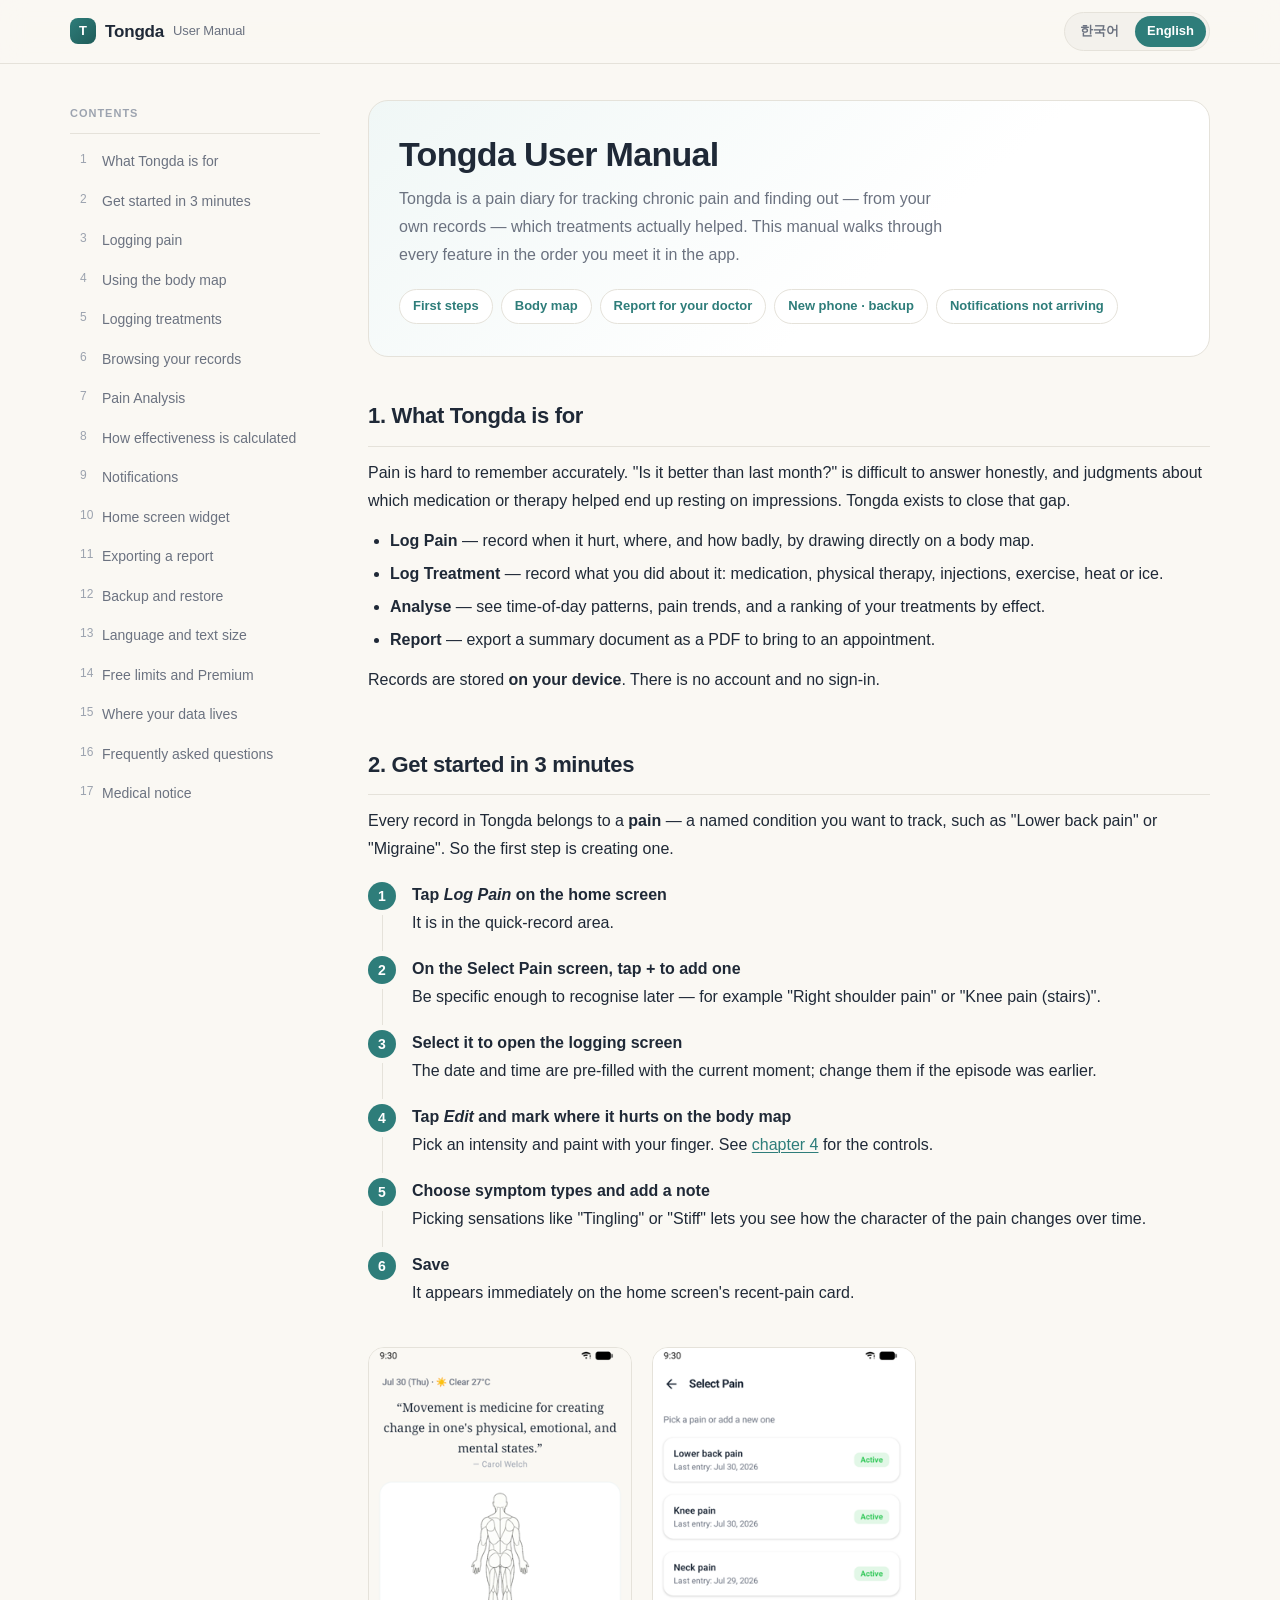
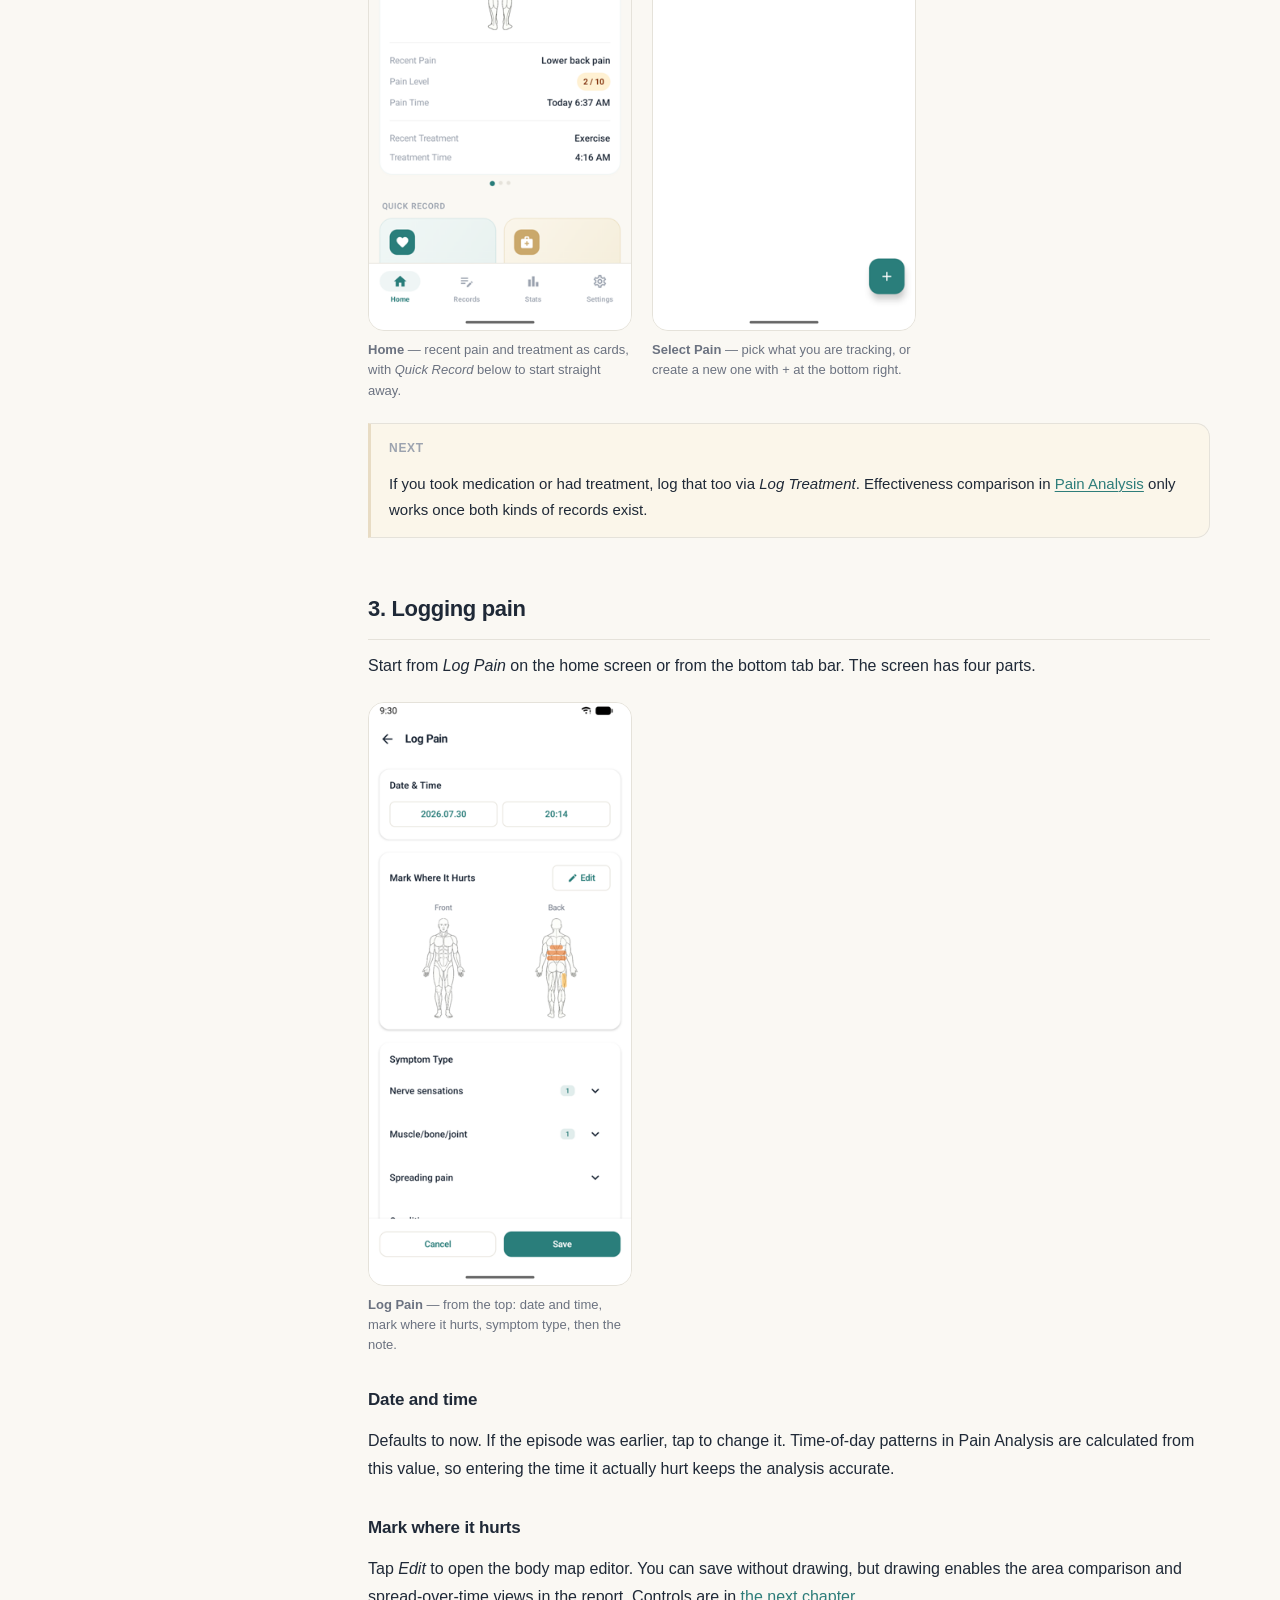
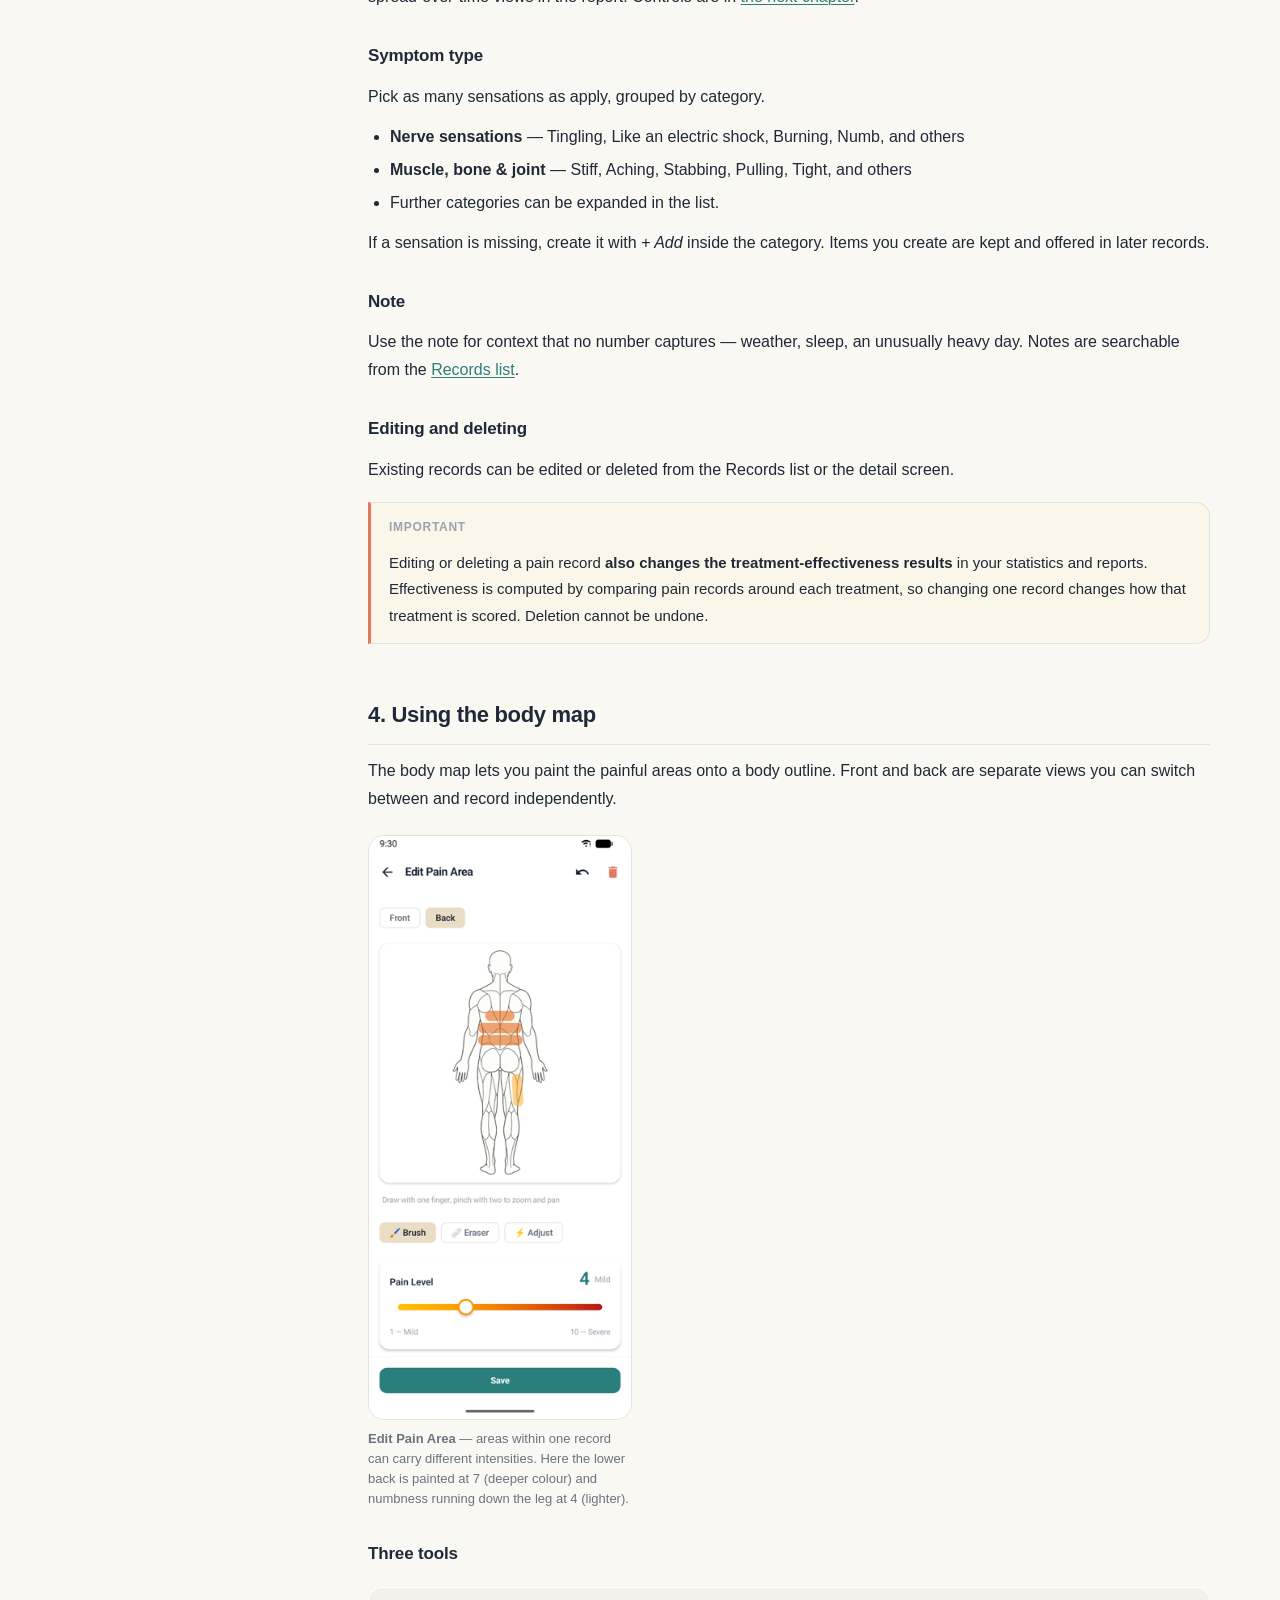
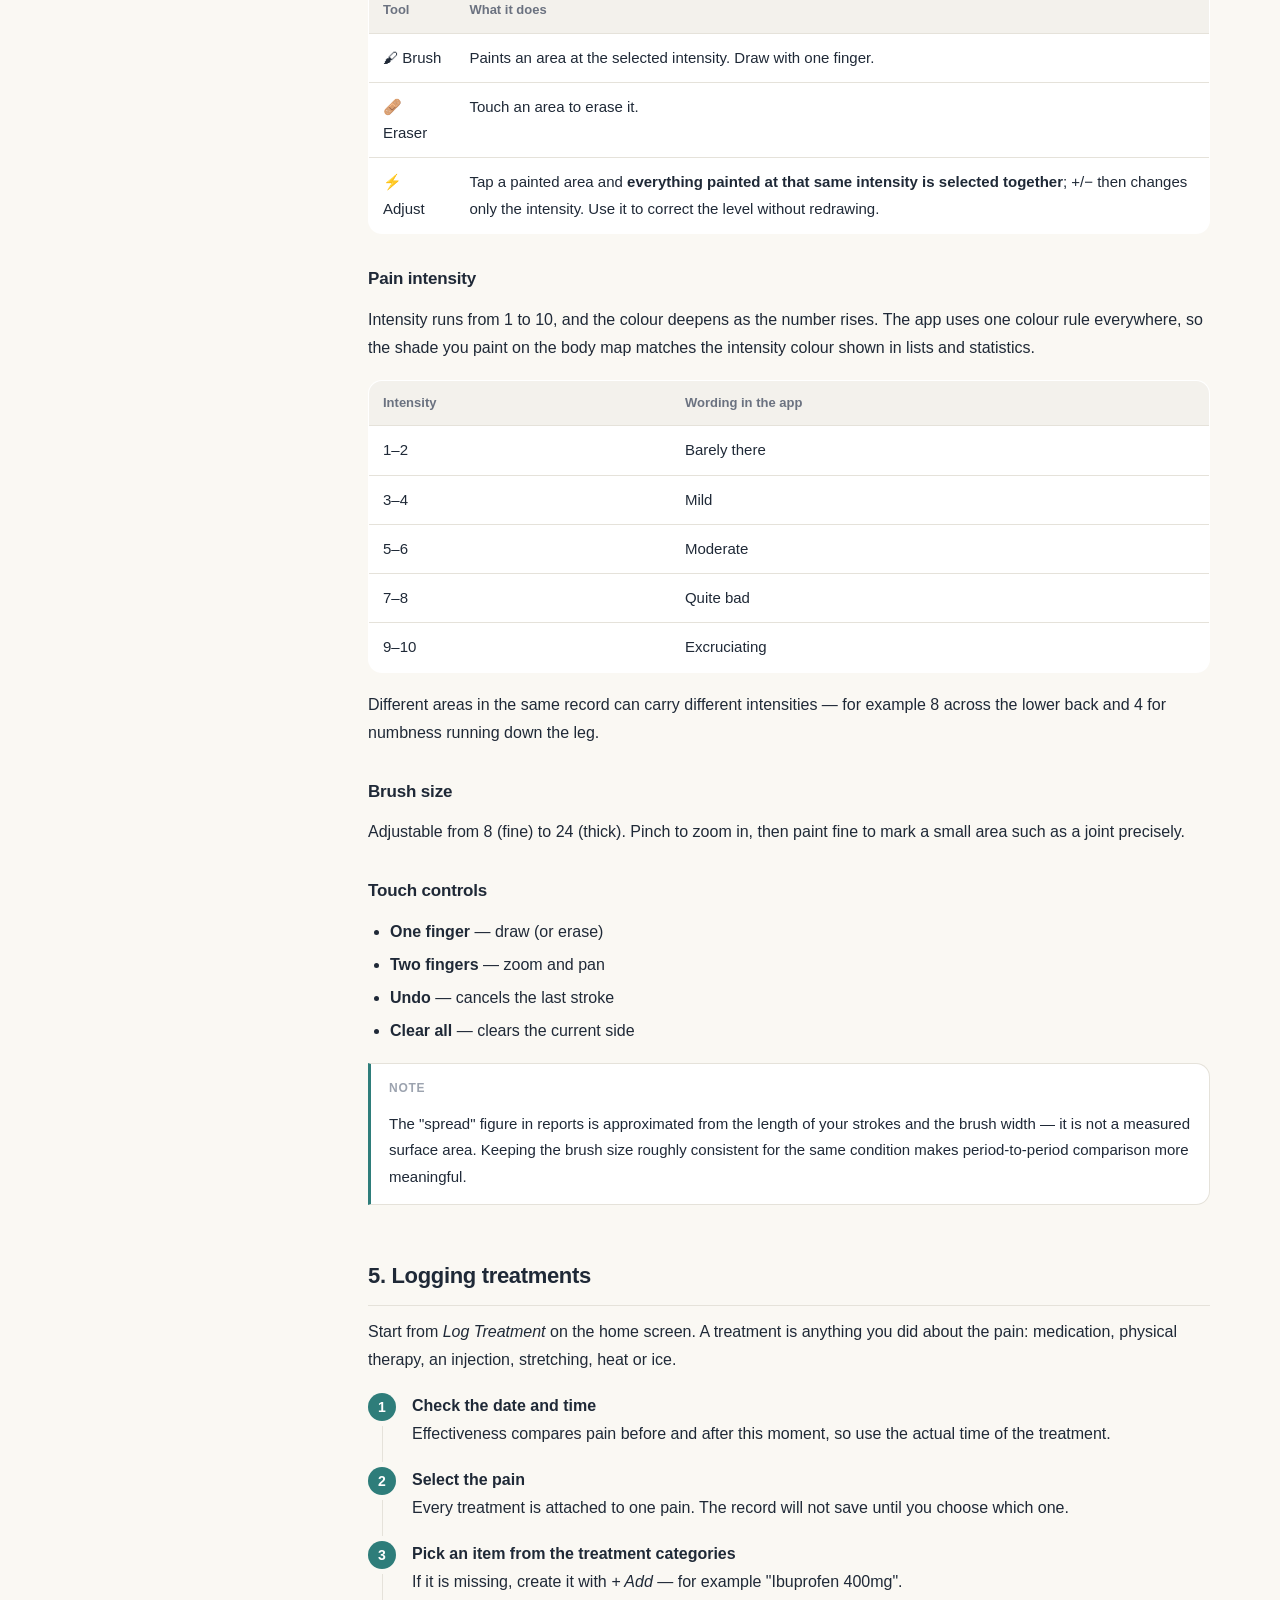
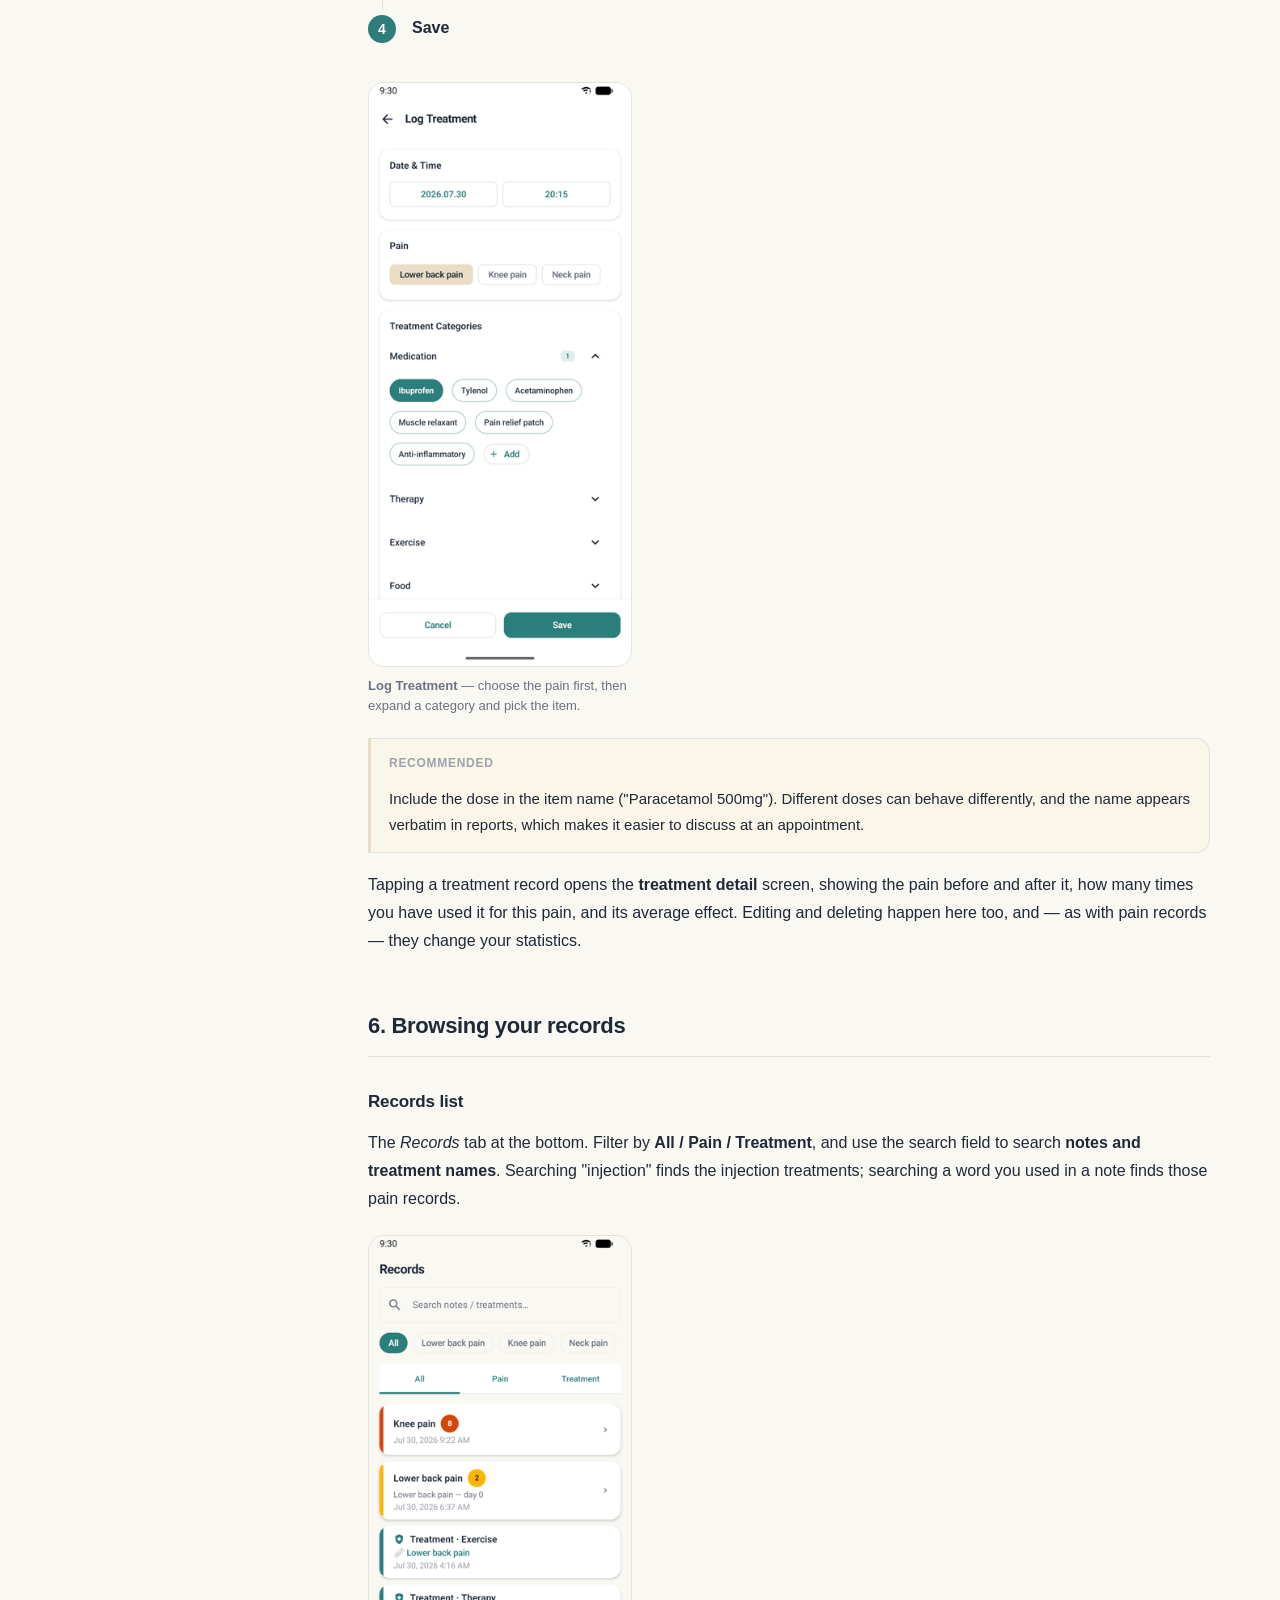
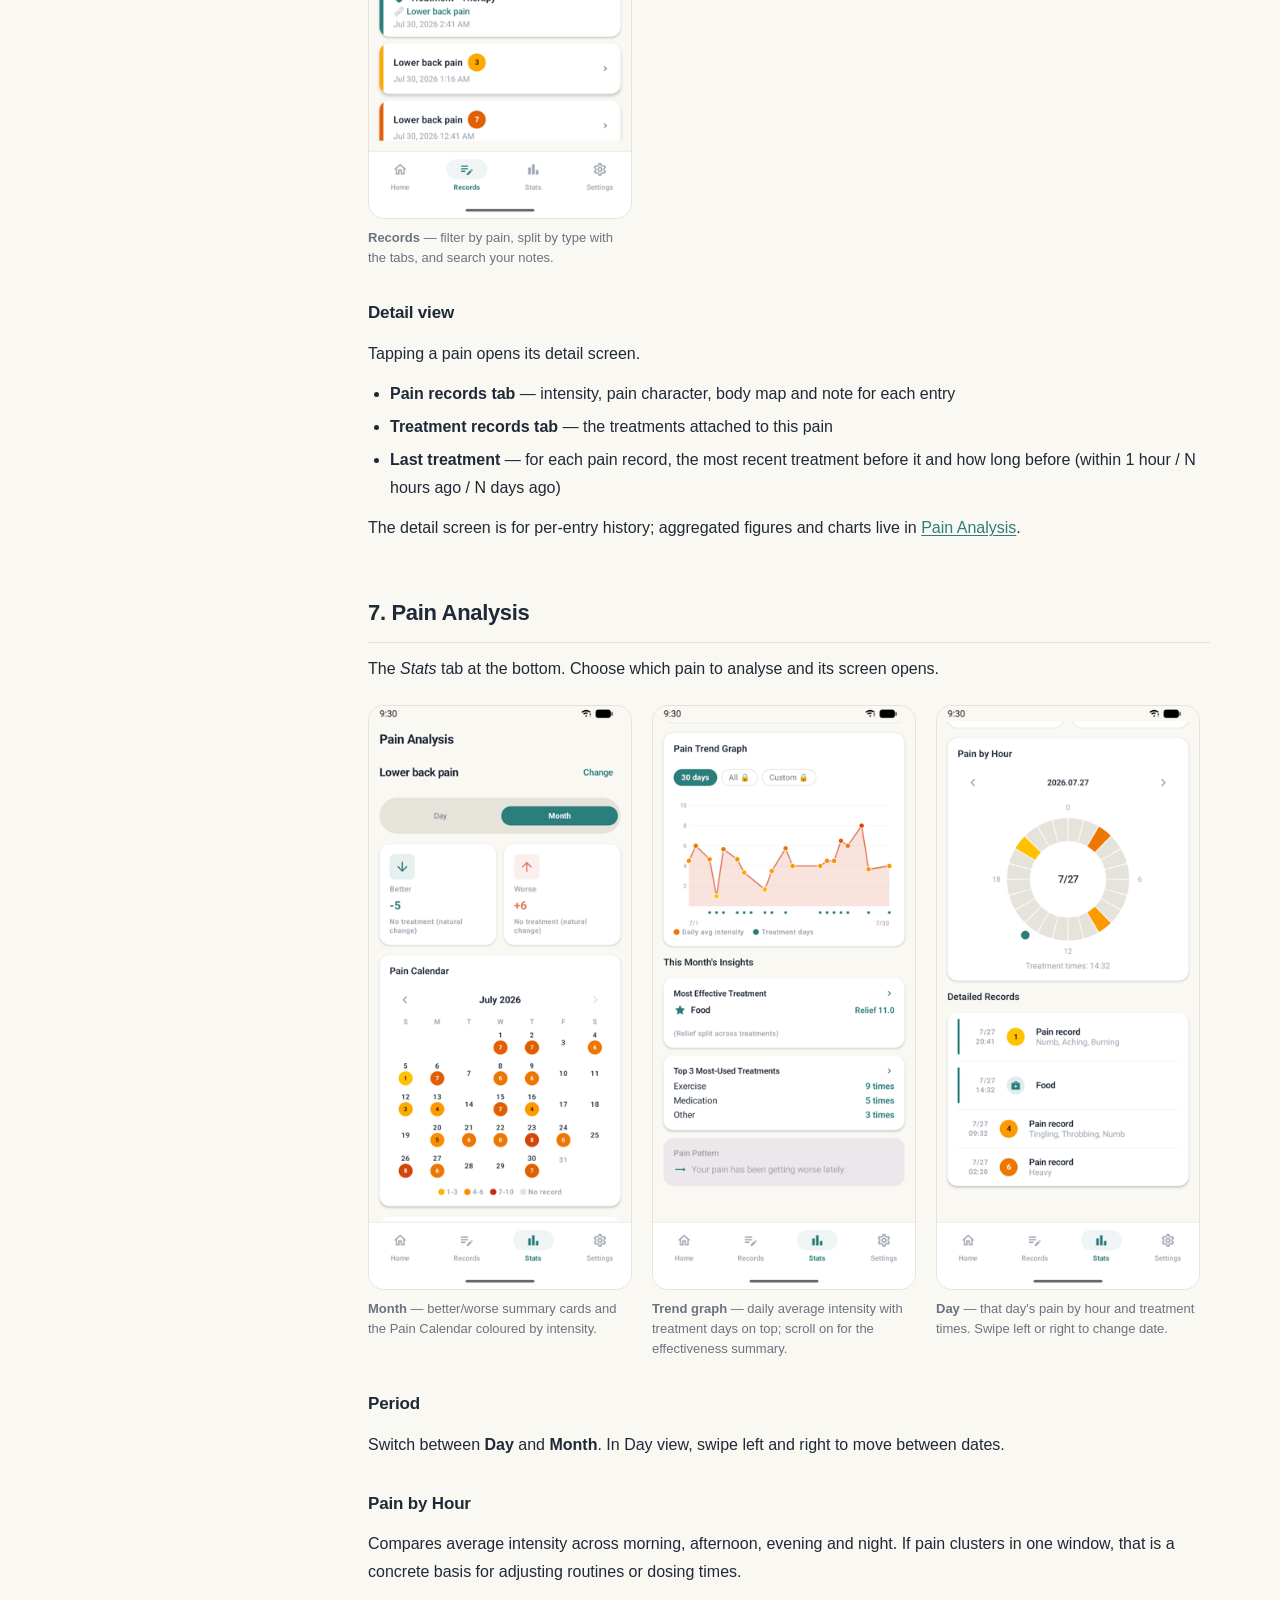
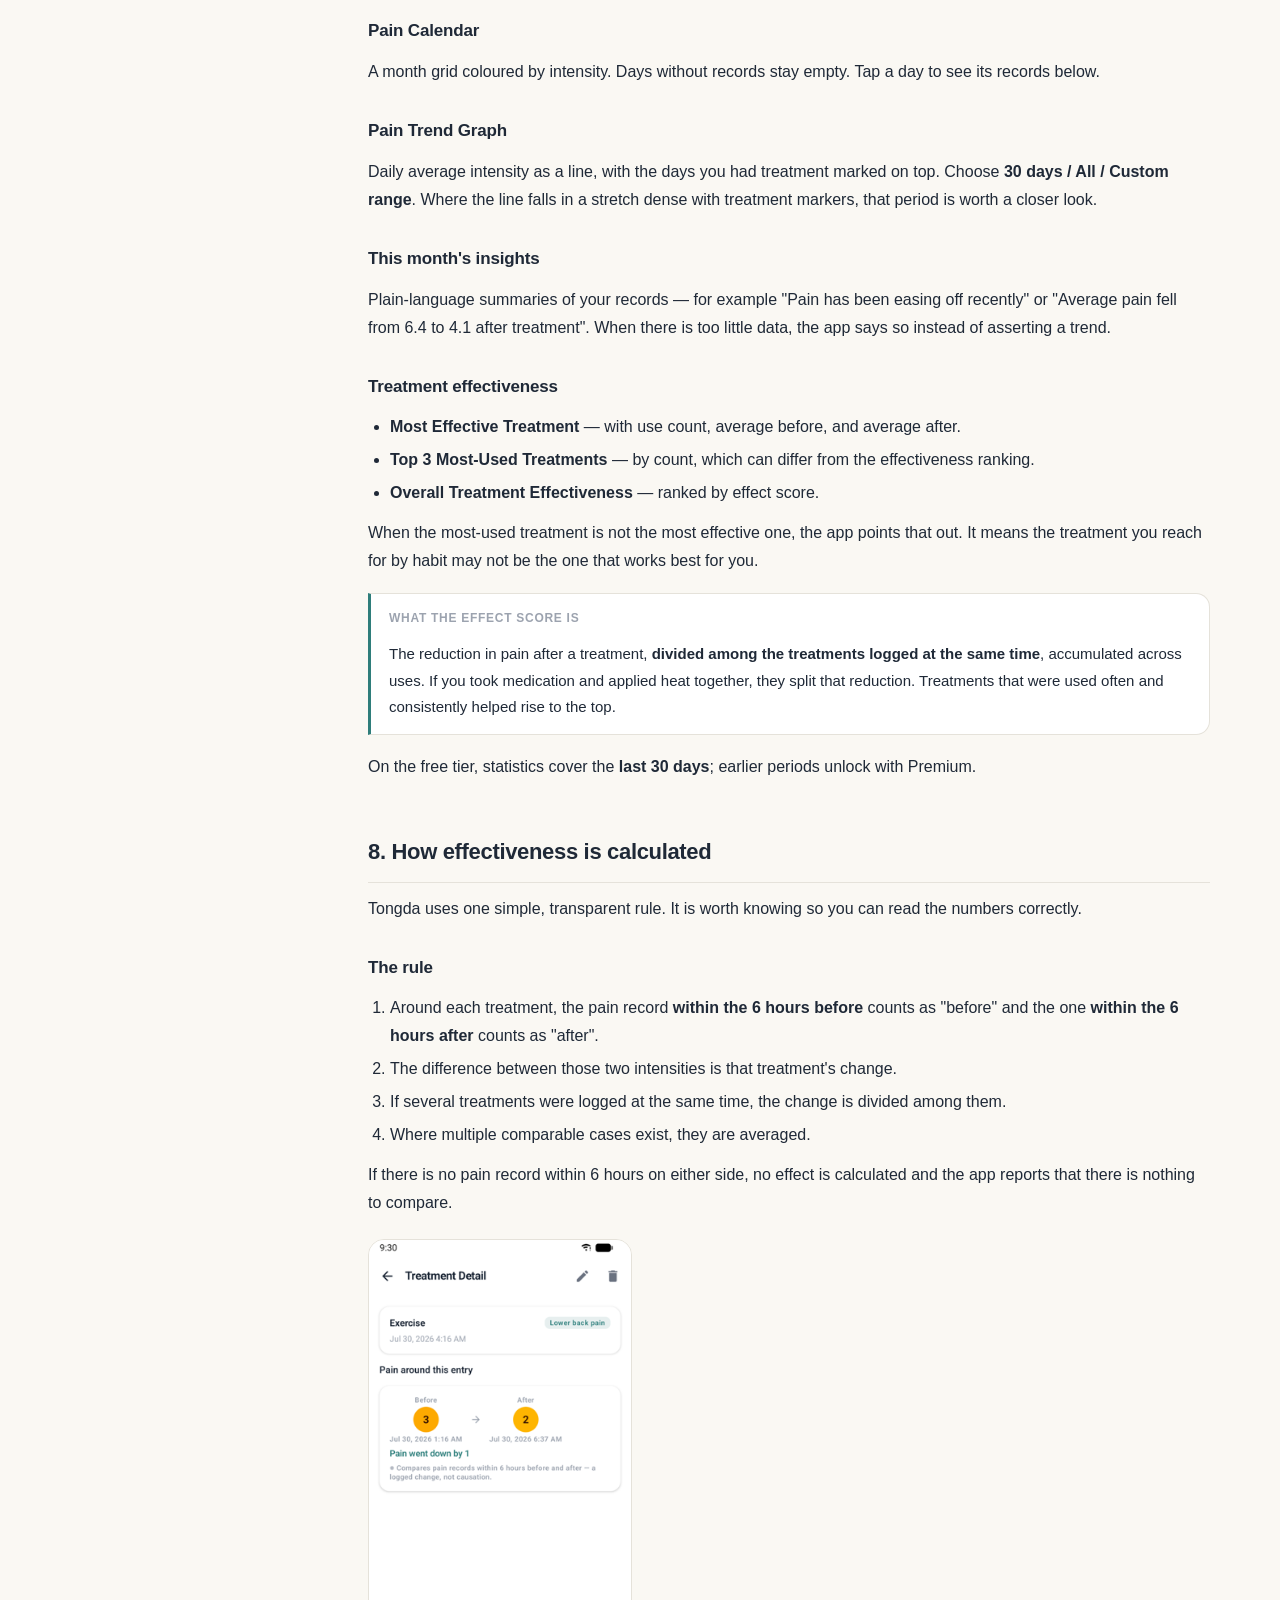
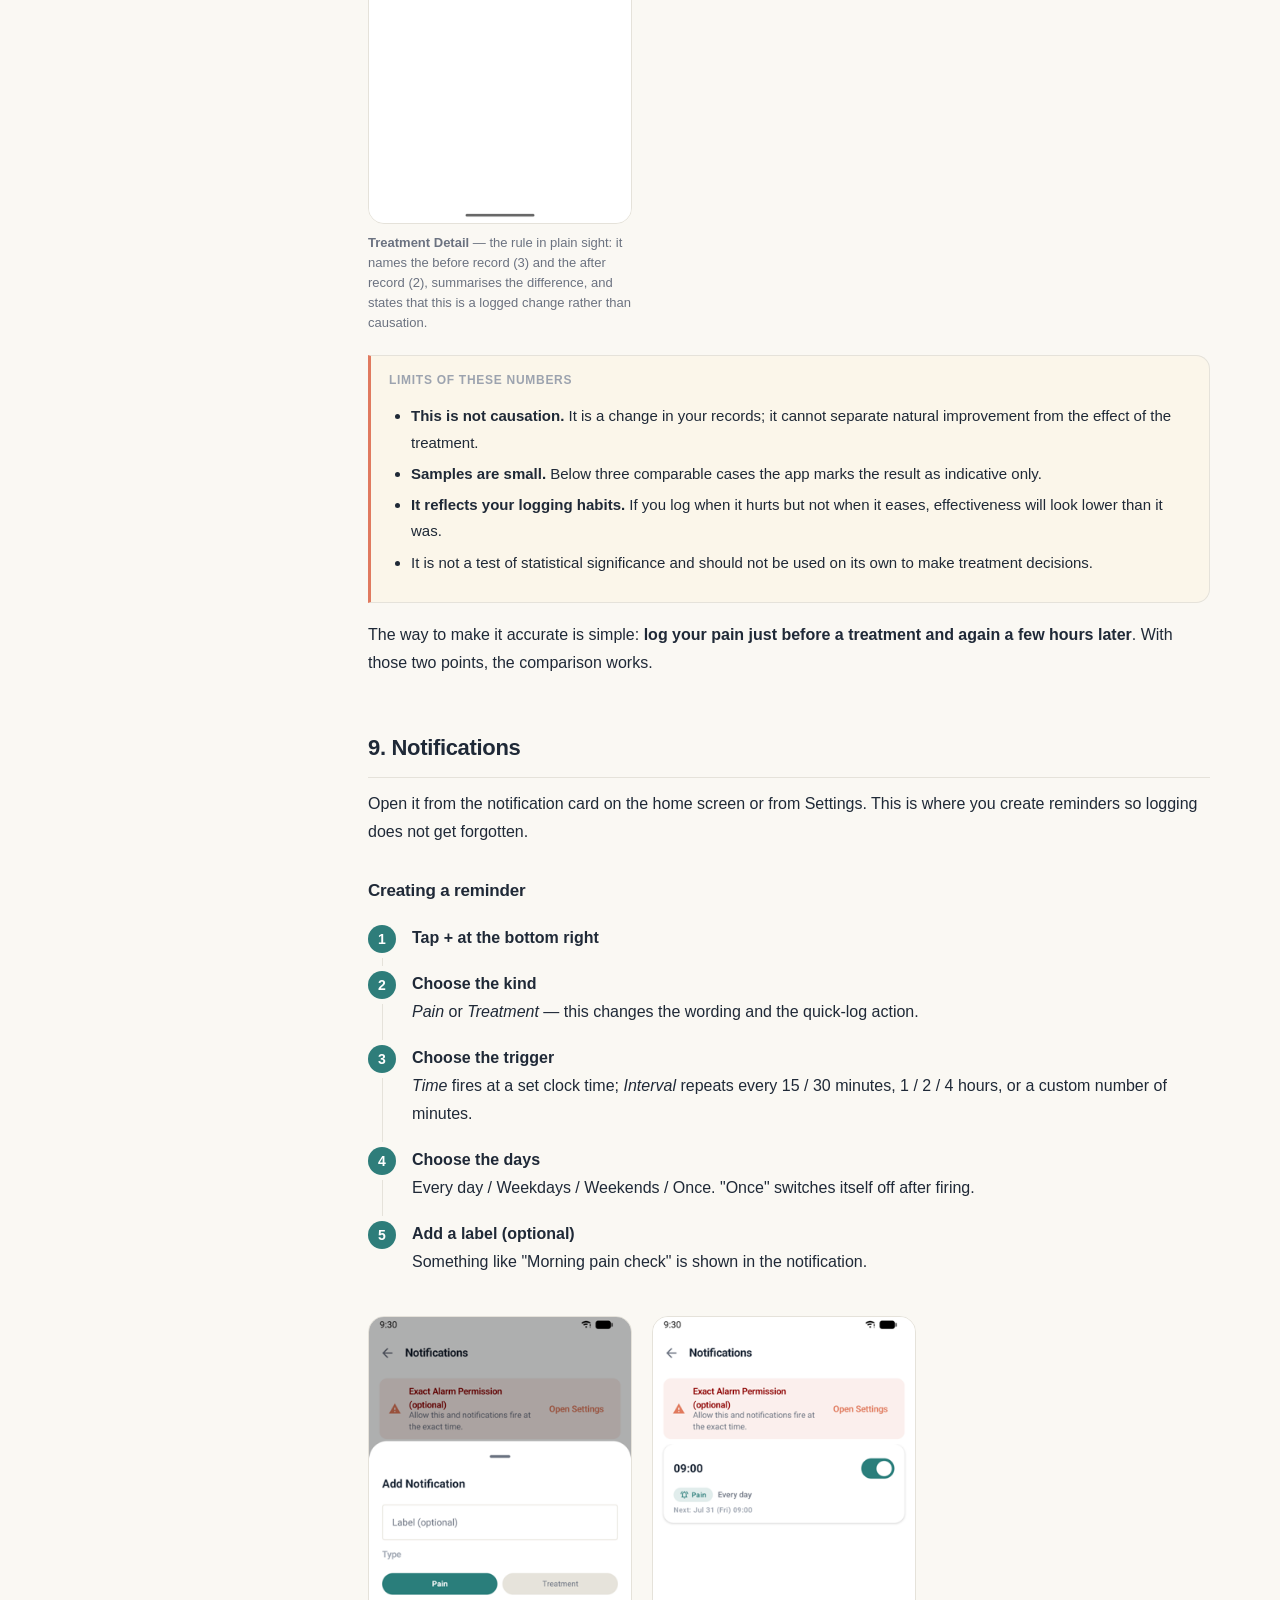
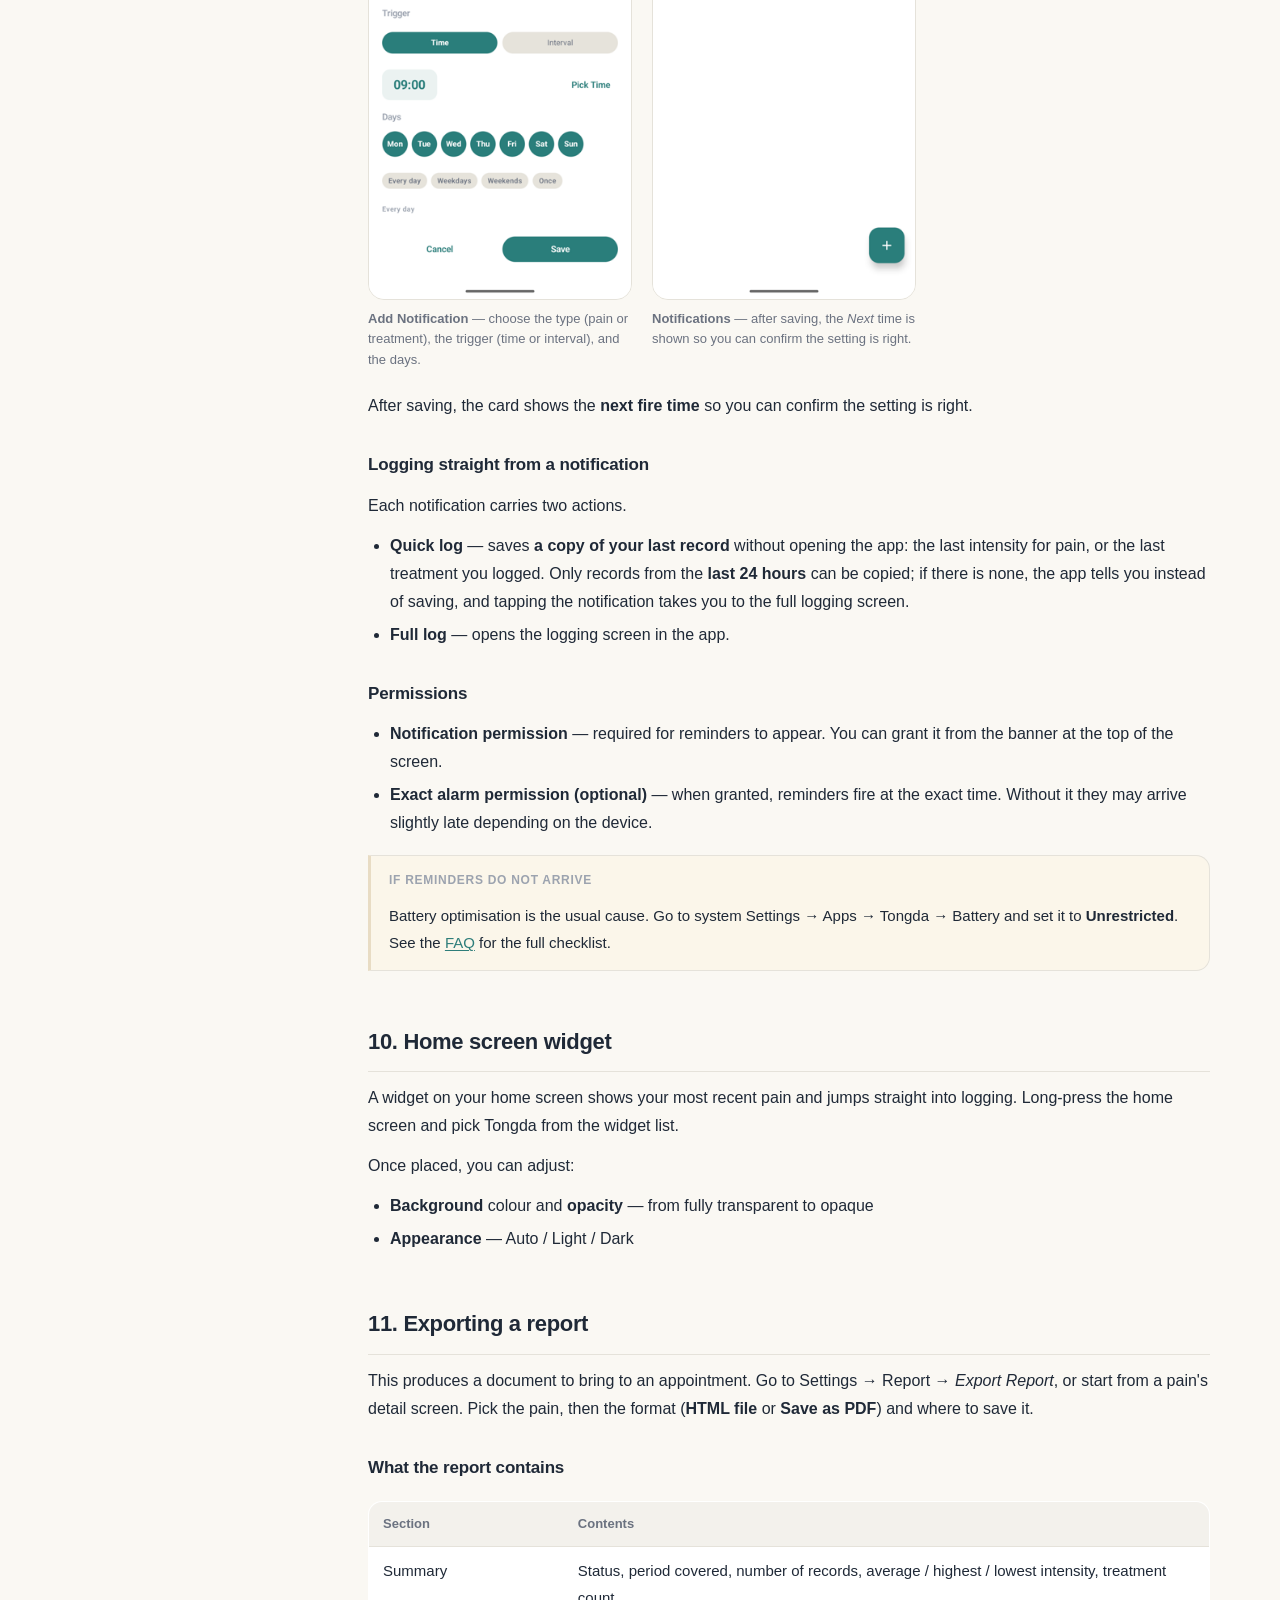
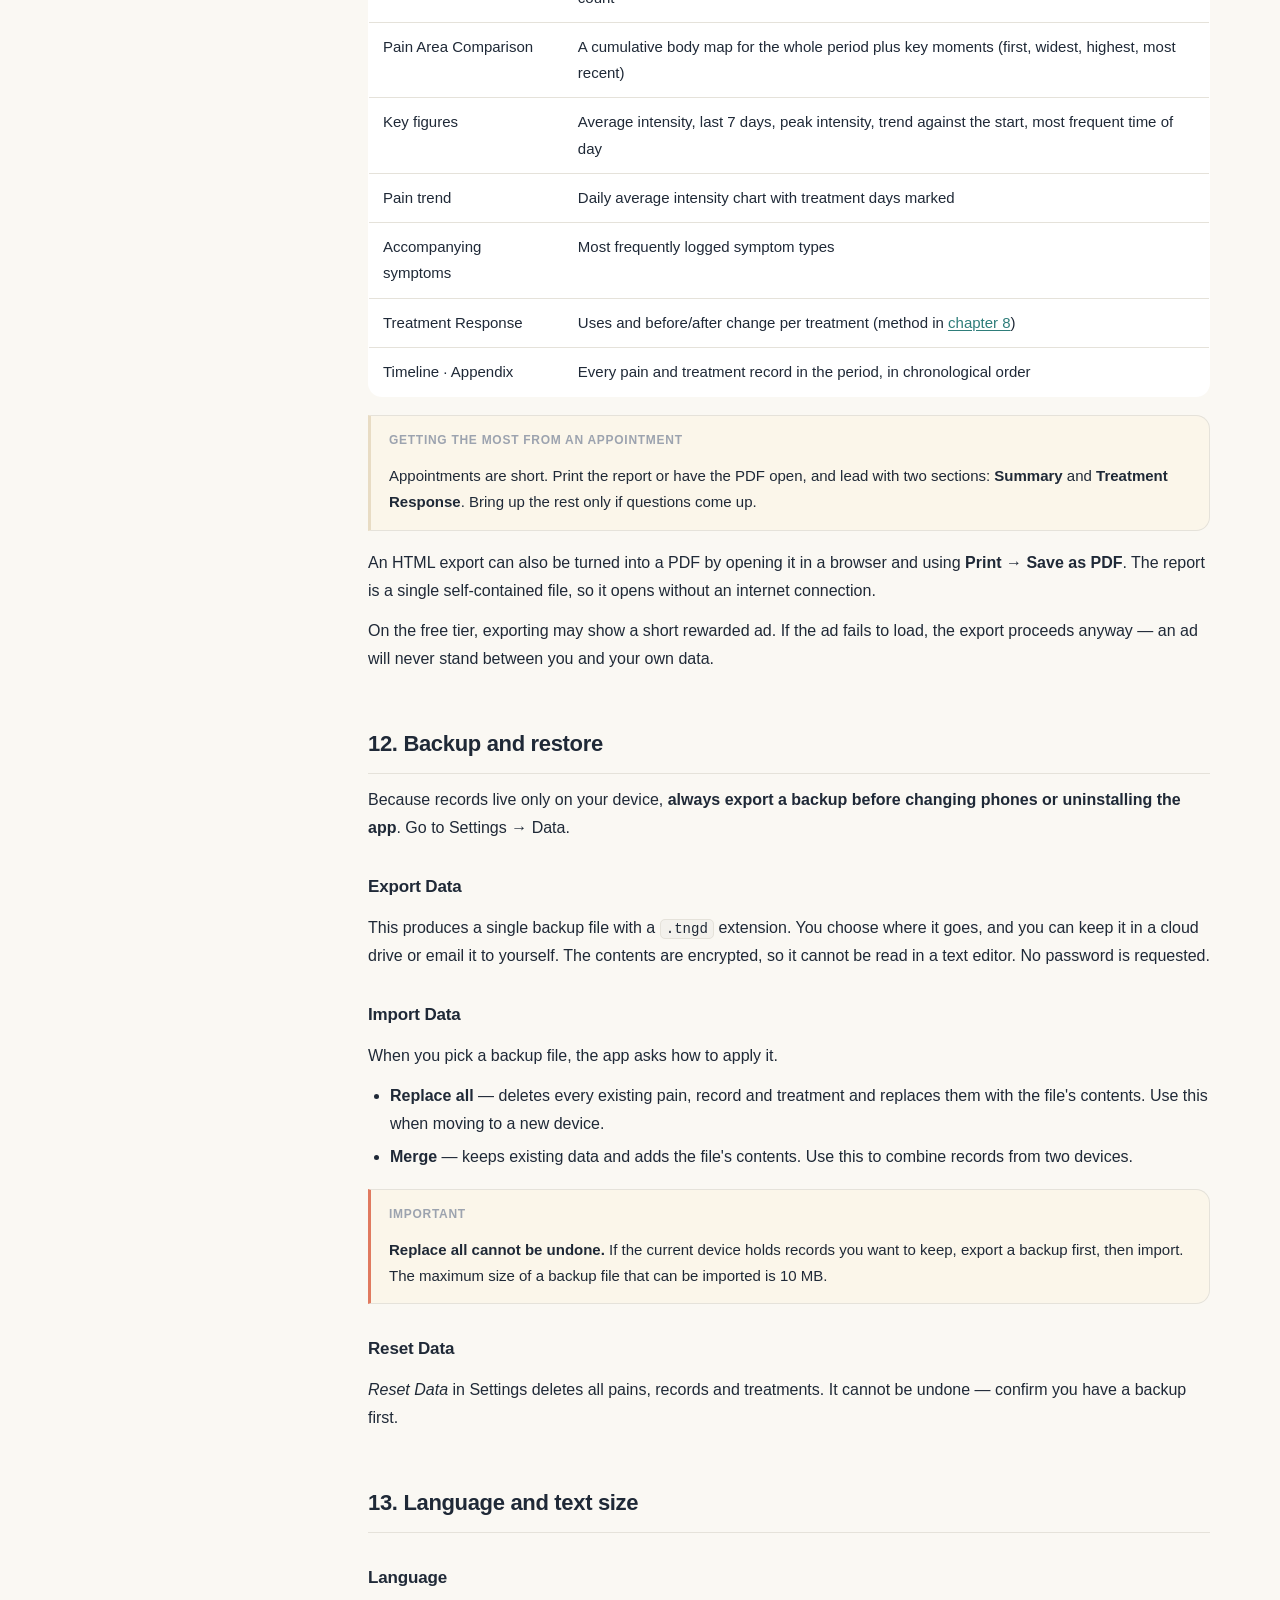
==== en/index.html @ d356eb27 "docs: 한/영 스크린샷 13장씩 추가 에뮬레이터(Pixel 1080x2400, vc196)에서 각 언어로 샘플 데이터를 새로 주입해 촬영. 바디맵은 허리 7 · 다리 4 로 칠" ====
<!DOCTYPE html>
<html lang="en">
<head>
<meta charset="utf-8">
<meta name="viewport" content="width=device-width, initial-scale=1">
<title>Tongda User Manual</title>
<meta name="description" content="Tongda — user manual for the chronic pain diary app. How to log pain, use the body map, read treatment effectiveness, export reports, and back up your data.">
<meta name="color-scheme" content="light dark">
<link rel="stylesheet" href="../assets/manual.css">
</head>
<body>

<div class="topbar">
  <div class="topbar-inner">
    <a class="brand" href="./"><span class="brand-mark">T</span>Tongda <small>User Manual</small></a>
    <div class="langswitch">
      <a href="../ko/">한국어</a>
      <a href="../en/" aria-current="true">English</a>
    </div>
  </div>
</div>

<div class="wrap">

<nav class="toc" aria-label="Contents">
  <h2>Contents</h2>
  <ol>
    <li><a href="#intro">What Tongda is for</a></li>
    <li><a href="#quickstart">Get started in 3 minutes</a></li>
    <li><a href="#pain">Logging pain</a></li>
    <li><a href="#bodymap">Using the body map</a></li>
    <li><a href="#treatment">Logging treatments</a></li>
    <li><a href="#browse">Browsing your records</a></li>
    <li><a href="#stats">Pain Analysis</a></li>
    <li><a href="#effect">How effectiveness is calculated</a></li>
    <li><a href="#notif">Notifications</a></li>
    <li><a href="#widget">Home screen widget</a></li>
    <li><a href="#report">Exporting a report</a></li>
    <li><a href="#backup">Backup and restore</a></li>
    <li><a href="#settings">Language and text size</a></li>
    <li><a href="#premium">Free limits and Premium</a></li>
    <li><a href="#privacy">Where your data lives</a></li>
    <li><a href="#faq">Frequently asked questions</a></li>
    <li><a href="#disclaimer">Medical notice</a></li>
  </ol>
</nav>

<main>

<div class="hero">
  <h1>Tongda User Manual</h1>
  <p>Tongda is a pain diary for tracking chronic pain and finding out — from your own records — which treatments actually helped. This manual walks through every feature in the order you meet it in the app.</p>
  <div class="chips">
    <a class="chip" href="#quickstart">First steps</a>
    <a class="chip" href="#bodymap">Body map</a>
    <a class="chip" href="#report">Report for your doctor</a>
    <a class="chip" href="#backup">New phone · backup</a>
    <a class="chip" href="#faq">Notifications not arriving</a>
  </div>
</div>

<section id="intro">
  <h2>1. What Tongda is for</h2>
  <p>Pain is hard to remember accurately. "Is it better than last month?" is difficult to answer honestly, and judgments about which medication or therapy helped end up resting on impressions. Tongda exists to close that gap.</p>
  <ul>
    <li><strong>Log Pain</strong> — record when it hurt, where, and how badly, by drawing directly on a body map.</li>
    <li><strong>Log Treatment</strong> — record what you did about it: medication, physical therapy, injections, exercise, heat or ice.</li>
    <li><strong>Analyse</strong> — see time-of-day patterns, pain trends, and a ranking of your treatments by effect.</li>
    <li><strong>Report</strong> — export a summary document as a PDF to bring to an appointment.</li>
  </ul>
  <p>Records are stored <strong>on your device</strong>. There is no account and no sign-in.</p>
</section>

<section id="quickstart">
  <h2>2. Get started in 3 minutes</h2>
  <p>Every record in Tongda belongs to a <strong>pain</strong> — a named condition you want to track, such as "Lower back pain" or "Migraine". So the first step is creating one.</p>
  <ol class="steps">
    <li><b>Tap <em>Log Pain</em> on the home screen</b>It is in the quick-record area.</li>
    <li><b>On the Select Pain screen, tap <em>+</em> to add one</b>Be specific enough to recognise later — for example "Right shoulder pain" or "Knee pain (stairs)".</li>
    <li><b>Select it to open the logging screen</b>The date and time are pre-filled with the current moment; change them if the episode was earlier.</li>
    <li><b>Tap <em>Edit</em> and mark where it hurts on the body map</b>Pick an intensity and paint with your finger. See <a href="#bodymap">chapter 4</a> for the controls.</li>
    <li><b>Choose symptom types and add a note</b>Picking sensations like "Tingling" or "Stiff" lets you see how the character of the pain changes over time.</li>
    <li><b>Save</b>It appears immediately on the home screen's recent-pain card.</li>
  </ol>
  <div class="shots">
    <figure class="shot">
      <img src="../assets/img/en/01_home.png" alt="Tongda home screen with recent pain card and quick record tiles" loading="lazy">
      <figcaption><b>Home</b> — recent pain and treatment as cards, with <em>Quick Record</em> below to start straight away.</figcaption>
    </figure>
    <figure class="shot">
      <img src="../assets/img/en/02_issue_select.png" alt="Select Pain screen listing tracked pains with an add button" loading="lazy">
      <figcaption><b>Select Pain</b> — pick what you are tracking, or create a new one with <em>+</em> at the bottom right.</figcaption>
    </figure>
  </div>
  <div class="tip">
    <span class="label">Next</span>
    <p>If you took medication or had treatment, log that too via <em>Log Treatment</em>. Effectiveness comparison in <a href="#stats">Pain Analysis</a> only works once both kinds of records exist.</p>
  </div>
</section>

<section id="pain">
  <h2>3. Logging pain</h2>
  <p>Start from <em>Log Pain</em> on the home screen or from the bottom tab bar. The screen has four parts.</p>

  <figure class="shot">
    <img src="../assets/img/en/03_record.png" alt="Log Pain screen showing date and time, body map, symptom types and save button" loading="lazy">
    <figcaption><b>Log Pain</b> — from the top: date and time, mark where it hurts, symptom type, then the note.</figcaption>
  </figure>

  <h3>Date and time</h3>
  <p>Defaults to now. If the episode was earlier, tap to change it. Time-of-day patterns in Pain Analysis are calculated from this value, so entering the time it actually hurt keeps the analysis accurate.</p>

  <h3>Mark where it hurts</h3>
  <p>Tap <em>Edit</em> to open the body map editor. You can save without drawing, but drawing enables the area comparison and spread-over-time views in the report. Controls are in <a href="#bodymap">the next chapter</a>.</p>

  <h3>Symptom type</h3>
  <p>Pick as many sensations as apply, grouped by category.</p>
  <ul>
    <li><strong>Nerve sensations</strong> — Tingling, Like an electric shock, Burning, Numb, and others</li>
    <li><strong>Muscle, bone &amp; joint</strong> — Stiff, Aching, Stabbing, Pulling, Tight, and others</li>
    <li>Further categories can be expanded in the list.</li>
  </ul>
  <p>If a sensation is missing, create it with <em>+ Add</em> inside the category. Items you create are kept and offered in later records.</p>

  <h3>Note</h3>
  <p>Use the note for context that no number captures — weather, sleep, an unusually heavy day. Notes are searchable from the <a href="#browse">Records list</a>.</p>

  <h3>Editing and deleting</h3>
  <p>Existing records can be edited or deleted from the Records list or the detail screen.</p>
  <div class="warn">
    <span class="label">Important</span>
    <p>Editing or deleting a pain record <strong>also changes the treatment-effectiveness results</strong> in your statistics and reports. Effectiveness is computed by comparing pain records around each treatment, so changing one record changes how that treatment is scored. Deletion cannot be undone.</p>
  </div>
</section>

<section id="bodymap">
  <h2>4. Using the body map</h2>
  <p>The body map lets you paint the painful areas onto a body outline. Front and back are separate views you can switch between and record independently.</p>

  <figure class="shot">
    <img src="../assets/img/en/04_bodymap.png" alt="Body map editor with the lower back painted at intensity 7 and the leg at intensity 4" loading="lazy">
    <figcaption><b>Edit Pain Area</b> — areas within one record can carry different intensities. Here the lower back is painted at 7 (deeper colour) and numbness running down the leg at 4 (lighter).</figcaption>
  </figure>

  <h3>Three tools</h3>
  <div class="tablewrap">
  <table>
    <thead><tr><th>Tool</th><th>What it does</th></tr></thead>
    <tbody>
      <tr><td>🖌 Brush</td><td>Paints an area at the selected intensity. Draw with one finger.</td></tr>
      <tr><td>🩹 Eraser</td><td>Touch an area to erase it.</td></tr>
      <tr><td>⚡ Adjust</td><td>Tap a painted area and <strong>everything painted at that same intensity is selected together</strong>; +/− then changes only the intensity. Use it to correct the level without redrawing.</td></tr>
    </tbody>
  </table>
  </div>

  <h3>Pain intensity</h3>
  <p>Intensity runs from 1 to 10, and the colour deepens as the number rises. The app uses one colour rule everywhere, so the shade you paint on the body map matches the intensity colour shown in lists and statistics.</p>
  <div class="tablewrap">
  <table>
    <thead><tr><th>Intensity</th><th>Wording in the app</th></tr></thead>
    <tbody>
      <tr><td>1–2</td><td>Barely there</td></tr>
      <tr><td>3–4</td><td>Mild</td></tr>
      <tr><td>5–6</td><td>Moderate</td></tr>
      <tr><td>7–8</td><td>Quite bad</td></tr>
      <tr><td>9–10</td><td>Excruciating</td></tr>
    </tbody>
  </table>
  </div>
  <p>Different areas in the same record can carry different intensities — for example 8 across the lower back and 4 for numbness running down the leg.</p>

  <h3>Brush size</h3>
  <p>Adjustable from 8 (fine) to 24 (thick). Pinch to zoom in, then paint fine to mark a small area such as a joint precisely.</p>

  <h3>Touch controls</h3>
  <ul>
    <li><strong>One finger</strong> — draw (or erase)</li>
    <li><strong>Two fingers</strong> — zoom and pan</li>
    <li><strong>Undo</strong> — cancels the last stroke</li>
    <li><strong>Clear all</strong> — clears the current side</li>
  </ul>
  <div class="note">
    <span class="label">Note</span>
    <p>The "spread" figure in reports is approximated from the length of your strokes and the brush width — it is not a measured surface area. Keeping the brush size roughly consistent for the same condition makes period-to-period comparison more meaningful.</p>
  </div>
</section>

<section id="treatment">
  <h2>5. Logging treatments</h2>
  <p>Start from <em>Log Treatment</em> on the home screen. A treatment is anything you did about the pain: medication, physical therapy, an injection, stretching, heat or ice.</p>
  <ol class="steps">
    <li><b>Check the date and time</b>Effectiveness compares pain before and after this moment, so use the actual time of the treatment.</li>
    <li><b>Select the pain</b>Every treatment is attached to one pain. The record will not save until you choose which one.</li>
    <li><b>Pick an item from the treatment categories</b>If it is missing, create it with <em>+ Add</em> — for example "Ibuprofen 400mg".</li>
    <li><b>Save</b></li>
  </ol>
  <figure class="shot">
    <img src="../assets/img/en/05_treatment.png" alt="Log Treatment screen with a pain selected and Ibuprofen picked from the medication category" loading="lazy">
    <figcaption><b>Log Treatment</b> — choose the pain first, then expand a category and pick the item.</figcaption>
  </figure>
  <div class="tip">
    <span class="label">Recommended</span>
    <p>Include the dose in the item name ("Paracetamol 500mg"). Different doses can behave differently, and the name appears verbatim in reports, which makes it easier to discuss at an appointment.</p>
  </div>
  <p>Tapping a treatment record opens the <strong>treatment detail</strong> screen, showing the pain before and after it, how many times you have used it for this pain, and its average effect. Editing and deleting happen here too, and — as with pain records — they change your statistics.</p>
</section>

<section id="browse">
  <h2>6. Browsing your records</h2>
  <h3>Records list</h3>
  <p>The <em>Records</em> tab at the bottom. Filter by <strong>All / Pain / Treatment</strong>, and use the search field to search <strong>notes and treatment names</strong>. Searching "injection" finds the injection treatments; searching a word you used in a note finds those pain records.</p>

  <figure class="shot">
    <img src="../assets/img/en/06_list.png" alt="Records list with All, Pain and Treatment tabs, a search field and chronological entries" loading="lazy">
    <figcaption><b>Records</b> — filter by pain, split by type with the tabs, and search your notes.</figcaption>
  </figure>

  <h3>Detail view</h3>
  <p>Tapping a pain opens its detail screen.</p>
  <ul>
    <li><strong>Pain records tab</strong> — intensity, pain character, body map and note for each entry</li>
    <li><strong>Treatment records tab</strong> — the treatments attached to this pain</li>
    <li><strong>Last treatment</strong> — for each pain record, the most recent treatment before it and how long before (within 1 hour / N hours ago / N days ago)</li>
  </ul>
  <p>The detail screen is for per-entry history; aggregated figures and charts live in <a href="#stats">Pain Analysis</a>.</p>
</section>

<section id="stats">
  <h2>7. Pain Analysis</h2>
  <p>The <em>Stats</em> tab at the bottom. Choose which pain to analyse and its screen opens.</p>

  <div class="shots">
    <figure class="shot">
      <img src="../assets/img/en/07_stats_month.png" alt="Pain Analysis month view with better and worse cards and the pain calendar" loading="lazy">
      <figcaption><b>Month</b> — better/worse summary cards and the Pain Calendar coloured by intensity.</figcaption>
    </figure>
    <figure class="shot">
      <img src="../assets/img/en/08_stats_trend.png" alt="Pain Trend Graph with treatment days marked and the effectiveness summary below" loading="lazy">
      <figcaption><b>Trend graph</b> — daily average intensity with treatment days on top; scroll on for the effectiveness summary.</figcaption>
    </figure>
    <figure class="shot">
      <img src="../assets/img/en/09_stats_day.png" alt="Pain Analysis day view showing pain by hour and the detailed records for that day" loading="lazy">
      <figcaption><b>Day</b> — that day's pain by hour and treatment times. Swipe left or right to change date.</figcaption>
    </figure>
  </div>

  <h3>Period</h3>
  <p>Switch between <strong>Day</strong> and <strong>Month</strong>. In Day view, swipe left and right to move between dates.</p>

  <h3>Pain by Hour</h3>
  <p>Compares average intensity across morning, afternoon, evening and night. If pain clusters in one window, that is a concrete basis for adjusting routines or dosing times.</p>

  <h3>Pain Calendar</h3>
  <p>A month grid coloured by intensity. Days without records stay empty. Tap a day to see its records below.</p>

  <h3>Pain Trend Graph</h3>
  <p>Daily average intensity as a line, with the days you had treatment marked on top. Choose <strong>30 days / All / Custom range</strong>. Where the line falls in a stretch dense with treatment markers, that period is worth a closer look.</p>

  <h3>This month's insights</h3>
  <p>Plain-language summaries of your records — for example "Pain has been easing off recently" or "Average pain fell from 6.4 to 4.1 after treatment". When there is too little data, the app says so instead of asserting a trend.</p>

  <h3>Treatment effectiveness</h3>
  <ul>
    <li><strong>Most Effective Treatment</strong> — with use count, average before, and average after.</li>
    <li><strong>Top 3 Most-Used Treatments</strong> — by count, which can differ from the effectiveness ranking.</li>
    <li><strong>Overall Treatment Effectiveness</strong> — ranked by effect score.</li>
  </ul>
  <p>When the most-used treatment is not the most effective one, the app points that out. It means the treatment you reach for by habit may not be the one that works best for you.</p>
  <div class="note">
    <span class="label">What the effect score is</span>
    <p>The reduction in pain after a treatment, <strong>divided among the treatments logged at the same time</strong>, accumulated across uses. If you took medication and applied heat together, they split that reduction. Treatments that were used often and consistently helped rise to the top.</p>
  </div>
  <p>On the free tier, statistics cover the <strong>last 30 days</strong>; earlier periods unlock with Premium.</p>
</section>

<section id="effect">
  <h2>8. How effectiveness is calculated</h2>
  <p>Tongda uses one simple, transparent rule. It is worth knowing so you can read the numbers correctly.</p>
  <h3>The rule</h3>
  <ol>
    <li>Around each treatment, the pain record <strong>within the 6 hours before</strong> counts as "before" and the one <strong>within the 6 hours after</strong> counts as "after".</li>
    <li>The difference between those two intensities is that treatment's change.</li>
    <li>If several treatments were logged at the same time, the change is divided among them.</li>
    <li>Where multiple comparable cases exist, they are averaged.</li>
  </ol>
  <p>If there is no pain record within 6 hours on either side, no effect is calculated and the app reports that there is nothing to compare.</p>

  <figure class="shot">
    <img src="../assets/img/en/10_treatment_detail.png" alt="Treatment detail screen showing before intensity 3, after intensity 2, and pain went down by 1" loading="lazy">
    <figcaption><b>Treatment Detail</b> — the rule in plain sight: it names the before record (3) and the after record (2), summarises the difference, and states that this is a logged change rather than causation.</figcaption>
  </figure>
  <div class="warn">
    <span class="label">Limits of these numbers</span>
    <ul>
      <li><strong>This is not causation.</strong> It is a change in your records; it cannot separate natural improvement from the effect of the treatment.</li>
      <li><strong>Samples are small.</strong> Below three comparable cases the app marks the result as indicative only.</li>
      <li><strong>It reflects your logging habits.</strong> If you log when it hurts but not when it eases, effectiveness will look lower than it was.</li>
      <li>It is not a test of statistical significance and should not be used on its own to make treatment decisions.</li>
    </ul>
  </div>
  <p>The way to make it accurate is simple: <strong>log your pain just before a treatment and again a few hours later</strong>. With those two points, the comparison works.</p>
</section>

<section id="notif">
  <h2>9. Notifications</h2>
  <p>Open it from the notification card on the home screen or from Settings. This is where you create reminders so logging does not get forgotten.</p>

  <h3>Creating a reminder</h3>
  <ol class="steps">
    <li><b>Tap + at the bottom right</b></li>
    <li><b>Choose the kind</b><em>Pain</em> or <em>Treatment</em> — this changes the wording and the quick-log action.</li>
    <li><b>Choose the trigger</b><em>Time</em> fires at a set clock time; <em>Interval</em> repeats every 15 / 30 minutes, 1 / 2 / 4 hours, or a custom number of minutes.</li>
    <li><b>Choose the days</b>Every day / Weekdays / Weekends / Once. "Once" switches itself off after firing.</li>
    <li><b>Add a label (optional)</b>Something like "Morning pain check" is shown in the notification.</li>
  </ol>
  <div class="shots">
    <figure class="shot">
      <img src="../assets/img/en/12_notif_editor.png" alt="Add Notification sheet with type, trigger and day options" loading="lazy">
      <figcaption><b>Add Notification</b> — choose the type (pain or treatment), the trigger (time or interval), and the days.</figcaption>
    </figure>
    <figure class="shot">
      <img src="../assets/img/en/13_notif_list.png" alt="Notifications list showing a 09:00 daily pain reminder with its next fire time" loading="lazy">
      <figcaption><b>Notifications</b> — after saving, the <em>Next</em> time is shown so you can confirm the setting is right.</figcaption>
    </figure>
  </div>
  <p>After saving, the card shows the <strong>next fire time</strong> so you can confirm the setting is right.</p>

  <h3>Logging straight from a notification</h3>
  <p>Each notification carries two actions.</p>
  <ul>
    <li><strong>Quick log</strong> — saves <strong>a copy of your last record</strong> without opening the app: the last intensity for pain, or the last treatment you logged. Only records from the <strong>last 24 hours</strong> can be copied; if there is none, the app tells you instead of saving, and tapping the notification takes you to the full logging screen.</li>
    <li><strong>Full log</strong> — opens the logging screen in the app.</li>
  </ul>

  <h3>Permissions</h3>
  <ul>
    <li><strong>Notification permission</strong> — required for reminders to appear. You can grant it from the banner at the top of the screen.</li>
    <li><strong>Exact alarm permission (optional)</strong> — when granted, reminders fire at the exact time. Without it they may arrive slightly late depending on the device.</li>
  </ul>
  <div class="tip">
    <span class="label">If reminders do not arrive</span>
    <p>Battery optimisation is the usual cause. Go to system Settings → Apps → Tongda → Battery and set it to <strong>Unrestricted</strong>. See the <a href="#faq">FAQ</a> for the full checklist.</p>
  </div>
</section>

<section id="widget">
  <h2>10. Home screen widget</h2>
  <p>A widget on your home screen shows your most recent pain and jumps straight into logging. Long-press the home screen and pick Tongda from the widget list.</p>
  <p>Once placed, you can adjust:</p>
  <ul>
    <li><strong>Background</strong> colour and <strong>opacity</strong> — from fully transparent to opaque</li>
    <li><strong>Appearance</strong> — Auto / Light / Dark</li>
  </ul>
</section>

<section id="report">
  <h2>11. Exporting a report</h2>
  <p>This produces a document to bring to an appointment. Go to Settings → Report → <em>Export Report</em>, or start from a pain's detail screen. Pick the pain, then the format (<strong>HTML file</strong> or <strong>Save as PDF</strong>) and where to save it.</p>

  <h3>What the report contains</h3>
  <div class="tablewrap">
  <table>
    <thead><tr><th>Section</th><th>Contents</th></tr></thead>
    <tbody>
      <tr><td>Summary</td><td>Status, period covered, number of records, average / highest / lowest intensity, treatment count</td></tr>
      <tr><td>Pain Area Comparison</td><td>A cumulative body map for the whole period plus key moments (first, widest, highest, most recent)</td></tr>
      <tr><td>Key figures</td><td>Average intensity, last 7 days, peak intensity, trend against the start, most frequent time of day</td></tr>
      <tr><td>Pain trend</td><td>Daily average intensity chart with treatment days marked</td></tr>
      <tr><td>Accompanying symptoms</td><td>Most frequently logged symptom types</td></tr>
      <tr><td>Treatment Response</td><td>Uses and before/after change per treatment (method in <a href="#effect">chapter 8</a>)</td></tr>
      <tr><td>Timeline · Appendix</td><td>Every pain and treatment record in the period, in chronological order</td></tr>
    </tbody>
  </table>
  </div>
  <div class="tip">
    <span class="label">Getting the most from an appointment</span>
    <p>Appointments are short. Print the report or have the PDF open, and lead with two sections: <strong>Summary</strong> and <strong>Treatment Response</strong>. Bring up the rest only if questions come up.</p>
  </div>
  <p>An HTML export can also be turned into a PDF by opening it in a browser and using <strong>Print → Save as PDF</strong>. The report is a single self-contained file, so it opens without an internet connection.</p>
  <p>On the free tier, exporting may show a short rewarded ad. If the ad fails to load, the export proceeds anyway — an ad will never stand between you and your own data.</p>
</section>

<section id="backup">
  <h2>12. Backup and restore</h2>
  <p>Because records live only on your device, <strong>always export a backup before changing phones or uninstalling the app</strong>. Go to Settings → Data.</p>

  <h3>Export Data</h3>
  <p>This produces a single backup file with a <code>.tngd</code> extension. You choose where it goes, and you can keep it in a cloud drive or email it to yourself. The contents are encrypted, so it cannot be read in a text editor. No password is requested.</p>

  <h3>Import Data</h3>
  <p>When you pick a backup file, the app asks how to apply it.</p>
  <ul>
    <li><strong>Replace all</strong> — deletes every existing pain, record and treatment and replaces them with the file's contents. Use this when moving to a new device.</li>
    <li><strong>Merge</strong> — keeps existing data and adds the file's contents. Use this to combine records from two devices.</li>
  </ul>
  <div class="warn">
    <span class="label">Important</span>
    <p><strong>Replace all cannot be undone.</strong> If the current device holds records you want to keep, export a backup first, then import. The maximum size of a backup file that can be imported is 10 MB.</p>
  </div>

  <h3>Reset Data</h3>
  <p><em>Reset Data</em> in Settings deletes all pains, records and treatments. It cannot be undone — confirm you have a backup first.</p>
</section>

<section id="settings">
  <h2>13. Language and text size</h2>
  <h3>Language</h3>
  <p>Settings → Language offers <strong>System default / 한국어 / English</strong>. The app's language can differ from your device language. The change applies immediately, and this manual opens in whichever language the app is set to.</p>
  <p>Symptom and treatment items you created yourself stay in the language you typed them in. Only the items the app ships with are translated.</p>
  <figure class="shot">
    <img src="../assets/img/en/11_settings_info.png" alt="Settings About section with version, User Manual and Privacy Policy rows" loading="lazy">
    <figcaption><b>Settings → About</b> — <em>User Manual</em> opens this document in the app's current language.</figcaption>
  </figure>

  <h3>Text size</h3>
  <p>Settings → Text size offers <strong>Small / Default / Large / Extra Large</strong>, with a live preview. It applies throughout the app.</p>
</section>

<section id="premium">
  <h2>14. Free limits and Premium</h2>
  <p>Tongda is free to use, with ads and a few limits. Premium is a <strong>one-time purchase that lasts forever</strong> — not a subscription.</p>
  <div class="tablewrap">
  <table>
    <thead><tr><th></th><th>Free</th><th>Premium</th></tr></thead>
    <tbody>
      <tr><td>Pain records per day</td><td>Up to 3</td><td>Unlimited</td></tr>
      <tr><td>Treatment records per day</td><td>Up to 3</td><td>Unlimited</td></tr>
      <tr><td>Pains tracked</td><td>2 (one ad per additional pain)</td><td>Unlimited</td></tr>
      <tr><td>Statistics history</td><td>Last 30 days</td><td>Entire history</td></tr>
      <tr><td>Ads</td><td>Yes</td><td>None</td></tr>
    </tbody>
  </table>
  </div>
  <p>When you reach a daily limit, you are offered a choice: watch <strong>one short ad</strong> and that kind of record becomes unlimited for the rest of the day. Pain and treatment are counted separately, so an ad watched for pain does not lift the treatment limit. Limits reset at midnight.</p>
  <h3>Purchase and restore</h3>
  <p>Buy from Settings → Premium. After changing devices or reinstalling, sign in with the <strong>same Google account</strong> and tap <em>Restore purchase</em>. If a payment is still processing, Premium activates automatically once it completes.</p>
  <div class="note">
    <span class="label">Your records are never removed</span>
    <p>Free limits only affect how fast you can add new records. Nothing already saved is deleted or locked. The statistics window limits only what you can view — the data remains, and buying Premium opens the earlier periods exactly as they were recorded.</p>
  </div>
</section>

<section id="privacy">
  <h2>15. Where your data lives</h2>
  <ul>
    <li><strong>Records are stored on your device.</strong> There is no account or sign-in, and pain and treatment records are not uploaded to a server.</li>
    <li><strong>Backup files are yours to manage.</strong> You decide where the exported <code>.tngd</code> file is kept.</li>
    <li><strong>The weather card on the home screen</strong> checks your approximate location (city-level accuracy) to fetch conditions from an external weather service. It is for display only and is not stored in your pain records. The rest of the app works normally if you decline the location permission.</li>
    <li><strong>Ads</strong> are shown on the free tier, and the ad provider's own policies apply to them.</li>
  </ul>
  <p>Full details are in the <a href="https://choi32013.github.io/tongda-privacy/">privacy policy</a>, also reachable in the app via Settings → App info → Privacy policy.</p>
</section>

<section id="faq">
  <h2>16. Frequently asked questions</h2>

  <details>
    <summary>My reminders never arrive.</summary>
    <p>Work through these in order.</p>
    <ol>
      <li>Check whether the permission banner is still showing at the top of the Notifications screen — if so, tap it and grant permission.</li>
      <li>System Settings → Apps → Tongda → Notifications must be enabled.</li>
      <li>System Settings → Apps → Tongda → Battery, set to <strong>Unrestricted</strong>. Power-saving features on Samsung, Xiaomi, Huawei and others frequently delay or block reminders.</li>
      <li>If reminders drift a little late, grant the <em>exact alarm permission</em> from the Notifications screen.</li>
      <li>If the reminder's day setting is "Once", it switches itself off after firing.</li>
    </ol>
  </details>

  <details>
    <summary>I am changing phones. How do I move my records?</summary>
    <p>On the old device, Settings → Data → <em>Export Data</em> to create a <code>.tngd</code> file, and move it via cloud storage or email. On the new device, use <em>Import Data</em> and choose <strong>Replace all</strong>. For Premium, sign in with the same Google account and tap <em>Restore purchase</em>.</p>
  </details>

  <details>
    <summary>I deleted a record by mistake. Can I undo it?</summary>
    <p>There is no undo inside the app. If you have an earlier backup file, you can import it to restore. Exporting a backup regularly is the safeguard.</p>
  </details>

  <details>
    <summary>My statistics say there is not enough data.</summary>
    <p>Trends and effectiveness need a minimum number of records. Effectiveness in particular requires a <strong>pain record within 6 hours before and after the treatment</strong> (<a href="#effect">chapter 8</a>). Logging pain just before a treatment and again a few hours later fills this in quickly. Once three or more comparable cases exist, the low-confidence notice disappears.</p>
  </details>

  <details>
    <summary>The PDF will not open.</summary>
    <p>That message appears when the device has no app able to open PDFs. Install a PDF viewer, or export the report as an <strong>HTML file</strong>, open it in a browser and use Print → Save as PDF.</p>
  </details>

  <details>
    <summary>Several places hurt at once. How should I log that?</summary>
    <p>If they are part of the same condition you are tracking, paint each area at its own intensity on the body map. If they are genuinely separate problems (lower back pain and migraine, say), create a separate pain for each — analysis and reports are produced per pain.</p>
  </details>

  <details>
    <summary>Can I enter records later, in a batch?</summary>
    <p>Yes. Set the date and time to when the pain actually occurred. Bear in mind that time-of-day patterns and effectiveness are calculated from that value, so times recalled from memory reduce the accuracy of the analysis.</p>
  </details>

  <details>
    <summary>Can I remove symptom or treatment items I created?</summary>
    <p>You can switch off items you no longer use in the item list. Past records already saved with that item are kept as they are.</p>
  </details>
</section>

<section id="disclaimer">
  <h2>17. Medical notice</h2>
  <div class="warn">
    <p>Tongda is a <strong>record-keeping tool</strong>, not a medical device. It is not intended to diagnose, treat, or prevent any disease.</p>
    <p>The trends and treatment effects it shows are <strong>indicative figures</strong> computed from what you entered. They do not establish statistical significance or medical causation. Do not make any treatment decision — including starting, stopping, or changing a medication — on the basis of these numbers alone. Consult your doctor or pharmacist.</p>
    <p>For pain that is sudden and severe, unlike anything you have had before, or accompanied by weakness, fever, or reduced consciousness, <strong>seek medical care immediately</strong> rather than logging it.</p>
  </div>
  <p>For questions or suggestions, please get in touch through the Tongda page on Google Play.</p>
</section>

</main>
</div>

<footer>
  <span>Tongda — Pain Diary</span>
  <a href="../ko/">한국어 설명서</a>
  <a href="https://choi32013.github.io/tongda-privacy/">Privacy policy</a>
</footer>

</body>
</html>
---- assets/manual.css ----
/* Tongda manual — shared stylesheet (ko/en).
   Palette mirrors the app theme: BrandTeal #2E7D7A, Ivory #FAF8F3, SoftCoral #E07A5F. */

:root {
  --teal: #2E7D7A;
  --teal-dark: #1F5C59;
  --teal-soft: #F0F7F6;
  --sand: #E8DCC4;
  --sand-soft: #FBF6EA;
  --coral: #E07A5F;
  --bg: #FAF8F3;
  --card: #FFFFFF;
  --alt: #F3F1EC;
  --text: #1F2937;
  --text2: #6B7280;
  --text3: #9CA3AF;
  --border: #E5E2DA;
  --radius: 14px;
  --maxw: 1180px;
}

@media (prefers-color-scheme: dark) {
  :root {
    --teal: #5FB3AF;
    --teal-dark: #7FC9C5;
    --teal-soft: #16292B;
    --sand: #4A4231;
    --sand-soft: #23201A;
    --coral: #EE9779;
    --bg: #0F1117;
    --card: #1A1D24;
    --alt: #14171D;
    --text: #E7E9EE;
    --text2: #A3A9B5;
    --text3: #7A8090;
    --border: #2A2E38;
  }
}

* { box-sizing: border-box; }

html { scroll-behavior: smooth; scroll-padding-top: 84px; }

body {
  margin: 0;
  background: var(--bg);
  color: var(--text);
  font-family: -apple-system, BlinkMacSystemFont, "Segoe UI", "Apple SD Gothic Neo",
    "Malgun Gothic", "Noto Sans KR", Roboto, sans-serif;
  font-size: 16px;
  line-height: 1.75;
  -webkit-text-size-adjust: 100%;
}

/* ---------- top bar ---------- */

.topbar {
  position: sticky;
  top: 0;
  z-index: 20;
  background: color-mix(in srgb, var(--bg) 88%, transparent);
  backdrop-filter: saturate(180%) blur(12px);
  border-bottom: 1px solid var(--border);
}

.topbar-inner {
  max-width: var(--maxw);
  margin: 0 auto;
  padding: 12px 20px;
  display: flex;
  align-items: center;
  gap: 14px;
}

.brand {
  font-weight: 700;
  font-size: 17px;
  letter-spacing: -0.01em;
  color: var(--text);
  text-decoration: none;
  display: flex;
  align-items: center;
  gap: 9px;
}

.brand-mark {
  width: 26px;
  height: 26px;
  border-radius: 8px;
  background: linear-gradient(135deg, var(--teal), var(--teal-dark));
  color: #fff;
  display: grid;
  place-items: center;
  font-size: 13px;
  font-weight: 700;
}

.brand small {
  font-weight: 500;
  font-size: 13px;
  color: var(--text2);
}

.langswitch {
  margin-left: auto;
  display: flex;
  gap: 4px;
  background: var(--alt);
  border: 1px solid var(--border);
  border-radius: 999px;
  padding: 3px;
}

.langswitch a {
  font-size: 13px;
  font-weight: 600;
  text-decoration: none;
  color: var(--text2);
  padding: 4px 12px;
  border-radius: 999px;
  white-space: nowrap;
}

.langswitch a[aria-current="true"] {
  background: var(--teal);
  color: #fff;
}

/* ---------- layout ---------- */

.wrap {
  max-width: var(--maxw);
  margin: 0 auto;
  padding: 0 20px 96px;
  display: grid;
  grid-template-columns: 250px minmax(0, 1fr);
  gap: 48px;
  align-items: start;
}

nav.toc {
  position: sticky;
  top: 76px;
  padding: 28px 0;
  max-height: calc(100vh - 90px);
  overflow-y: auto;
}

nav.toc h2 {
  font-size: 11px;
  text-transform: uppercase;
  letter-spacing: 0.09em;
  color: var(--text3);
  margin: 0 0 10px;
}

nav.toc ol {
  list-style: none;
  margin: 0;
  padding: 0;
  counter-reset: toc;
}

nav.toc li { counter-increment: toc; }

nav.toc a {
  display: block;
  padding: 5px 10px 5px 30px;
  font-size: 14px;
  color: var(--text2);
  text-decoration: none;
  border-radius: 8px;
  border-left: 2px solid transparent;
  position: relative;
}

nav.toc a::before {
  content: counter(toc);
  position: absolute;
  left: 8px;
  color: var(--text3);
  font-size: 12px;
  font-variant-numeric: tabular-nums;
}

nav.toc a:hover {
  background: var(--alt);
  color: var(--text);
}

main { padding: 36px 0 0; min-width: 0; }

/* ---------- hero ---------- */

.hero {
  border: 1px solid var(--border);
  background: linear-gradient(140deg, var(--teal-soft), var(--card) 62%);
  border-radius: 20px;
  padding: 32px 30px;
  margin-bottom: 40px;
}

.hero h1 {
  margin: 0 0 10px;
  font-size: clamp(26px, 4vw, 34px);
  letter-spacing: -0.02em;
  line-height: 1.25;
}

.hero p {
  margin: 0;
  color: var(--text2);
  max-width: 62ch;
}

.hero .chips {
  margin-top: 20px;
  display: flex;
  flex-wrap: wrap;
  gap: 8px;
}

.chip {
  font-size: 13px;
  font-weight: 600;
  color: var(--teal);
  background: var(--card);
  border: 1px solid var(--border);
  border-radius: 999px;
  padding: 5px 13px;
  text-decoration: none;
}

.chip:hover { border-color: var(--teal); }

/* ---------- sections ---------- */

section { margin: 0 0 52px; scroll-margin-top: 84px; }

h2 {
  font-size: 22px;
  letter-spacing: -0.015em;
  margin: 0 0 6px;
  padding-bottom: 10px;
  border-bottom: 1px solid var(--border);
}

h3 {
  font-size: 17px;
  margin: 30px 0 8px;
  letter-spacing: -0.01em;
}

p { margin: 12px 0; }

ul, ol { margin: 12px 0; padding-left: 22px; }
li { margin: 5px 0; }

a { color: var(--teal); text-decoration-thickness: 1px; text-underline-offset: 2px; }

strong { font-weight: 650; }

code {
  font-family: ui-monospace, SFMono-Regular, Menlo, monospace;
  font-size: 0.88em;
  background: var(--alt);
  border: 1px solid var(--border);
  border-radius: 5px;
  padding: 1px 5px;
}

/* ---------- steps ---------- */

ol.steps {
  list-style: none;
  padding: 0;
  counter-reset: step;
  margin: 18px 0;
}

ol.steps > li {
  counter-increment: step;
  position: relative;
  padding: 0 0 18px 44px;
  margin: 0;
}

ol.steps > li::before {
  content: counter(step);
  position: absolute;
  left: 0;
  top: 1px;
  width: 28px;
  height: 28px;
  border-radius: 50%;
  background: var(--teal);
  color: #fff;
  font-size: 14px;
  font-weight: 700;
  display: grid;
  place-items: center;
}

ol.steps > li:not(:last-child)::after {
  content: "";
  position: absolute;
  left: 13.5px;
  top: 34px;
  bottom: 4px;
  width: 1px;
  background: var(--border);
}

ol.steps b { display: block; }

/* ---------- callouts ---------- */

.note, .warn, .tip {
  border: 1px solid var(--border);
  border-left: 3px solid var(--teal);
  background: var(--card);
  border-radius: 0 var(--radius) var(--radius) 0;
  padding: 14px 18px;
  margin: 18px 0;
  font-size: 15px;
}

.note p:first-child, .warn p:first-child, .tip p:first-child { margin-top: 0; }
.note p:last-child, .warn p:last-child, .tip p:last-child { margin-bottom: 0; }

.warn { border-left-color: var(--coral); background: var(--sand-soft); }
.tip { border-left-color: var(--sand); background: var(--sand-soft); }

.label {
  display: block;
  font-size: 12px;
  font-weight: 700;
  letter-spacing: 0.06em;
  text-transform: uppercase;
  color: var(--text3);
  margin-bottom: 3px;
}

/* ---------- screenshots ---------- */

/* .shot = one screenshot; .shots = a row of 2–3 that wraps on narrow screens.
   Phone captures are 720px wide; they display at ~260px and stay crisp on retina. */

figure.shot, .shots { margin: 22px 0; }

figure.shot { max-width: 264px; }

figure.shot img {
  display: block;
  width: 100%;
  height: auto;
  border: 1px solid var(--border);
  border-radius: 16px;
  background: var(--card);
}

figure.shot figcaption {
  font-size: 13px;
  line-height: 1.55;
  color: var(--text2);
  margin-top: 9px;
}

.shots {
  display: flex;
  flex-wrap: wrap;
  gap: 20px;
}

.shots figure.shot { margin: 0; flex: 0 1 264px; }

@media (max-width: 560px) {
  .shots { gap: 24px; }
  figure.shot, .shots figure.shot { max-width: 100%; flex-basis: 100%; }
  figure.shot img { max-width: 320px; }
}

/* ---------- table ---------- */

.tablewrap { overflow-x: auto; margin: 18px 0; }

table {
  border-collapse: collapse;
  width: 100%;
  min-width: 460px;
  font-size: 15px;
  background: var(--card);
  border: 1px solid var(--border);
  border-radius: var(--radius);
  overflow: hidden;
}

th, td {
  text-align: left;
  padding: 11px 14px;
  border-bottom: 1px solid var(--border);
  vertical-align: top;
}

th {
  background: var(--alt);
  font-size: 13px;
  font-weight: 700;
  color: var(--text2);
  white-space: nowrap;
}

tr:last-child td { border-bottom: none; }

/* ---------- faq ---------- */

details {
  border: 1px solid var(--border);
  background: var(--card);
  border-radius: var(--radius);
  padding: 0 16px;
  margin: 10px 0;
}

details[open] { padding-bottom: 6px; }

summary {
  cursor: pointer;
  font-weight: 600;
  padding: 14px 0;
  list-style: none;
  display: flex;
  gap: 10px;
  align-items: flex-start;
}

summary::-webkit-details-marker { display: none; }

summary::before {
  content: "+";
  color: var(--teal);
  font-weight: 700;
  flex: none;
  width: 14px;
}

details[open] summary::before { content: "–"; }

details p, details ul { font-size: 15px; color: var(--text2); }

/* ---------- footer ---------- */

footer {
  max-width: var(--maxw);
  margin: 0 auto;
  padding: 26px 20px 60px;
  border-top: 1px solid var(--border);
  color: var(--text3);
  font-size: 13px;
  display: flex;
  flex-wrap: wrap;
  gap: 8px 18px;
}

footer a { color: var(--text2); }

/* ---------- responsive ---------- */

@media (max-width: 900px) {
  .wrap { grid-template-columns: 1fr; gap: 0; }
  nav.toc {
    position: static;
    max-height: none;
    padding: 22px 0 0;
    border-bottom: 1px solid var(--border);
    padding-bottom: 18px;
  }
  nav.toc ol {
    display: grid;
    grid-template-columns: repeat(auto-fill, minmax(180px, 1fr));
    gap: 2px;
  }
  main { padding-top: 26px; }
  .hero { padding: 26px 22px; }
}
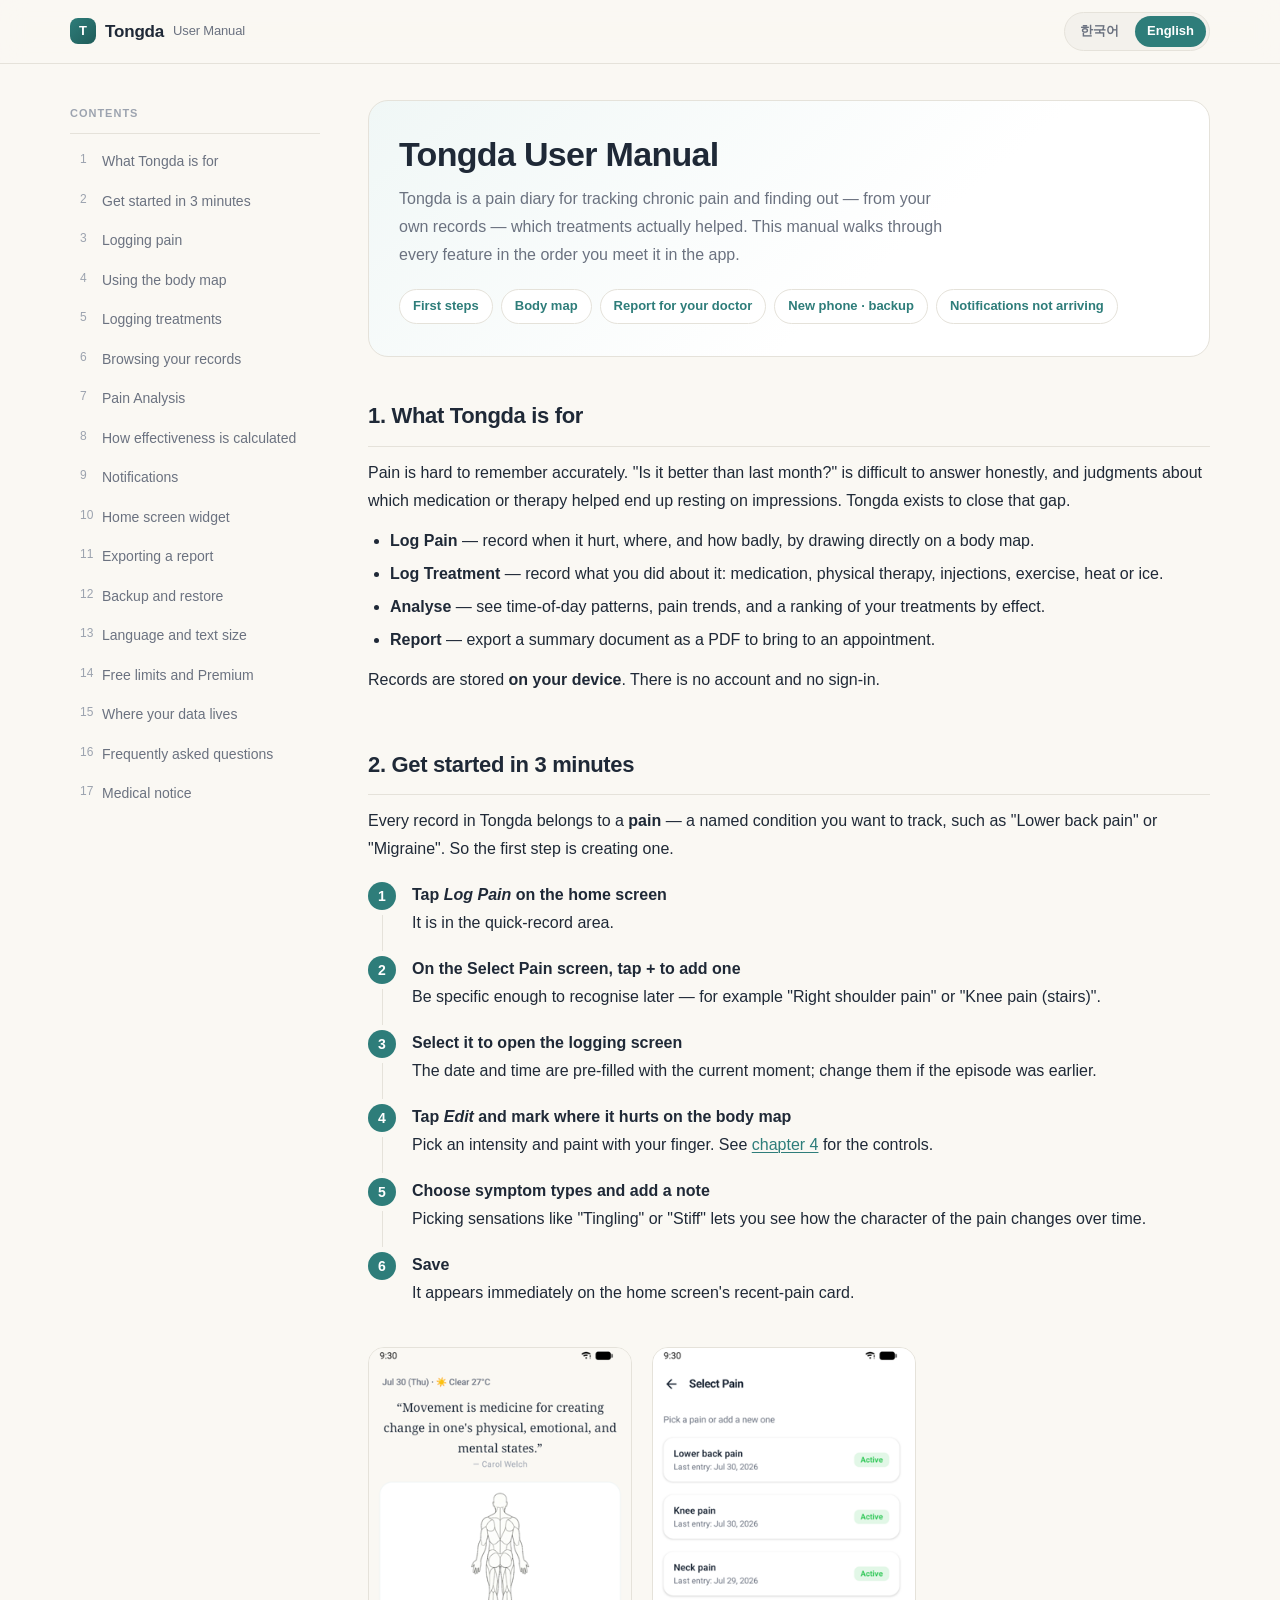
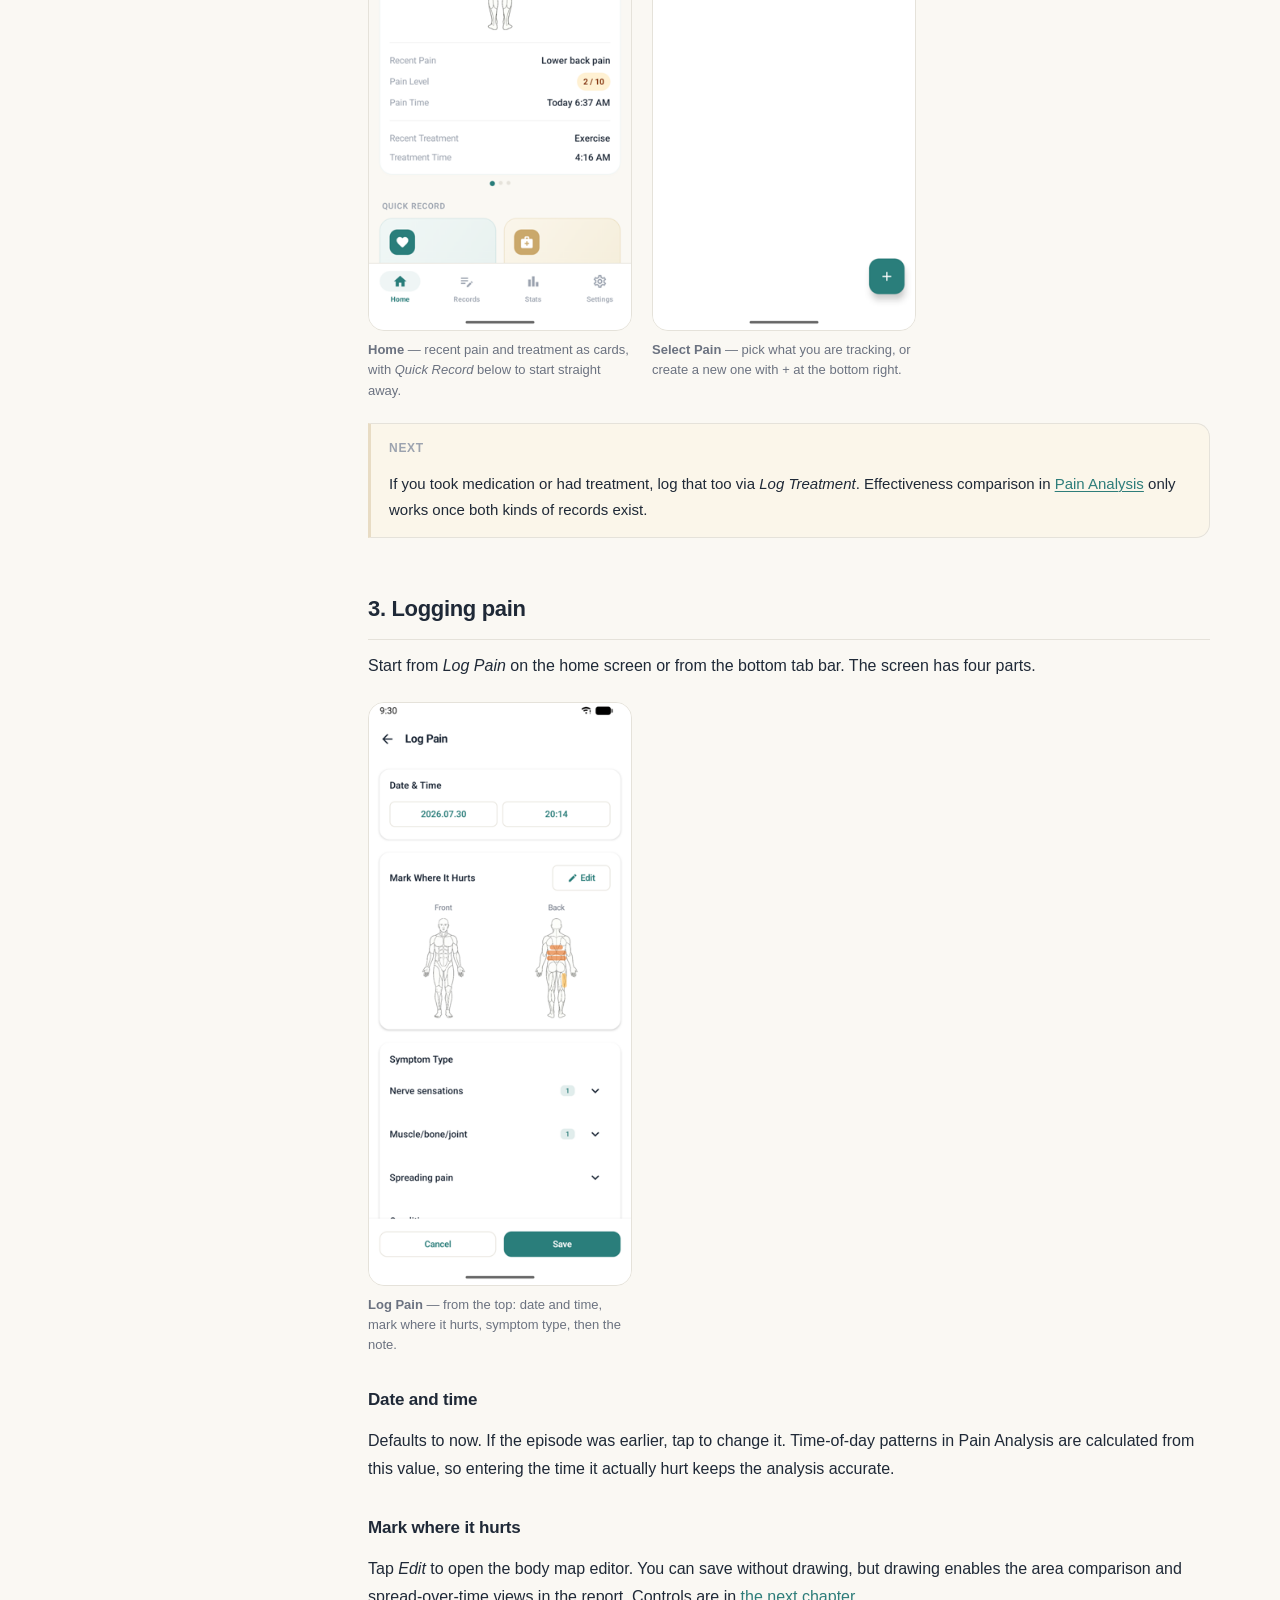
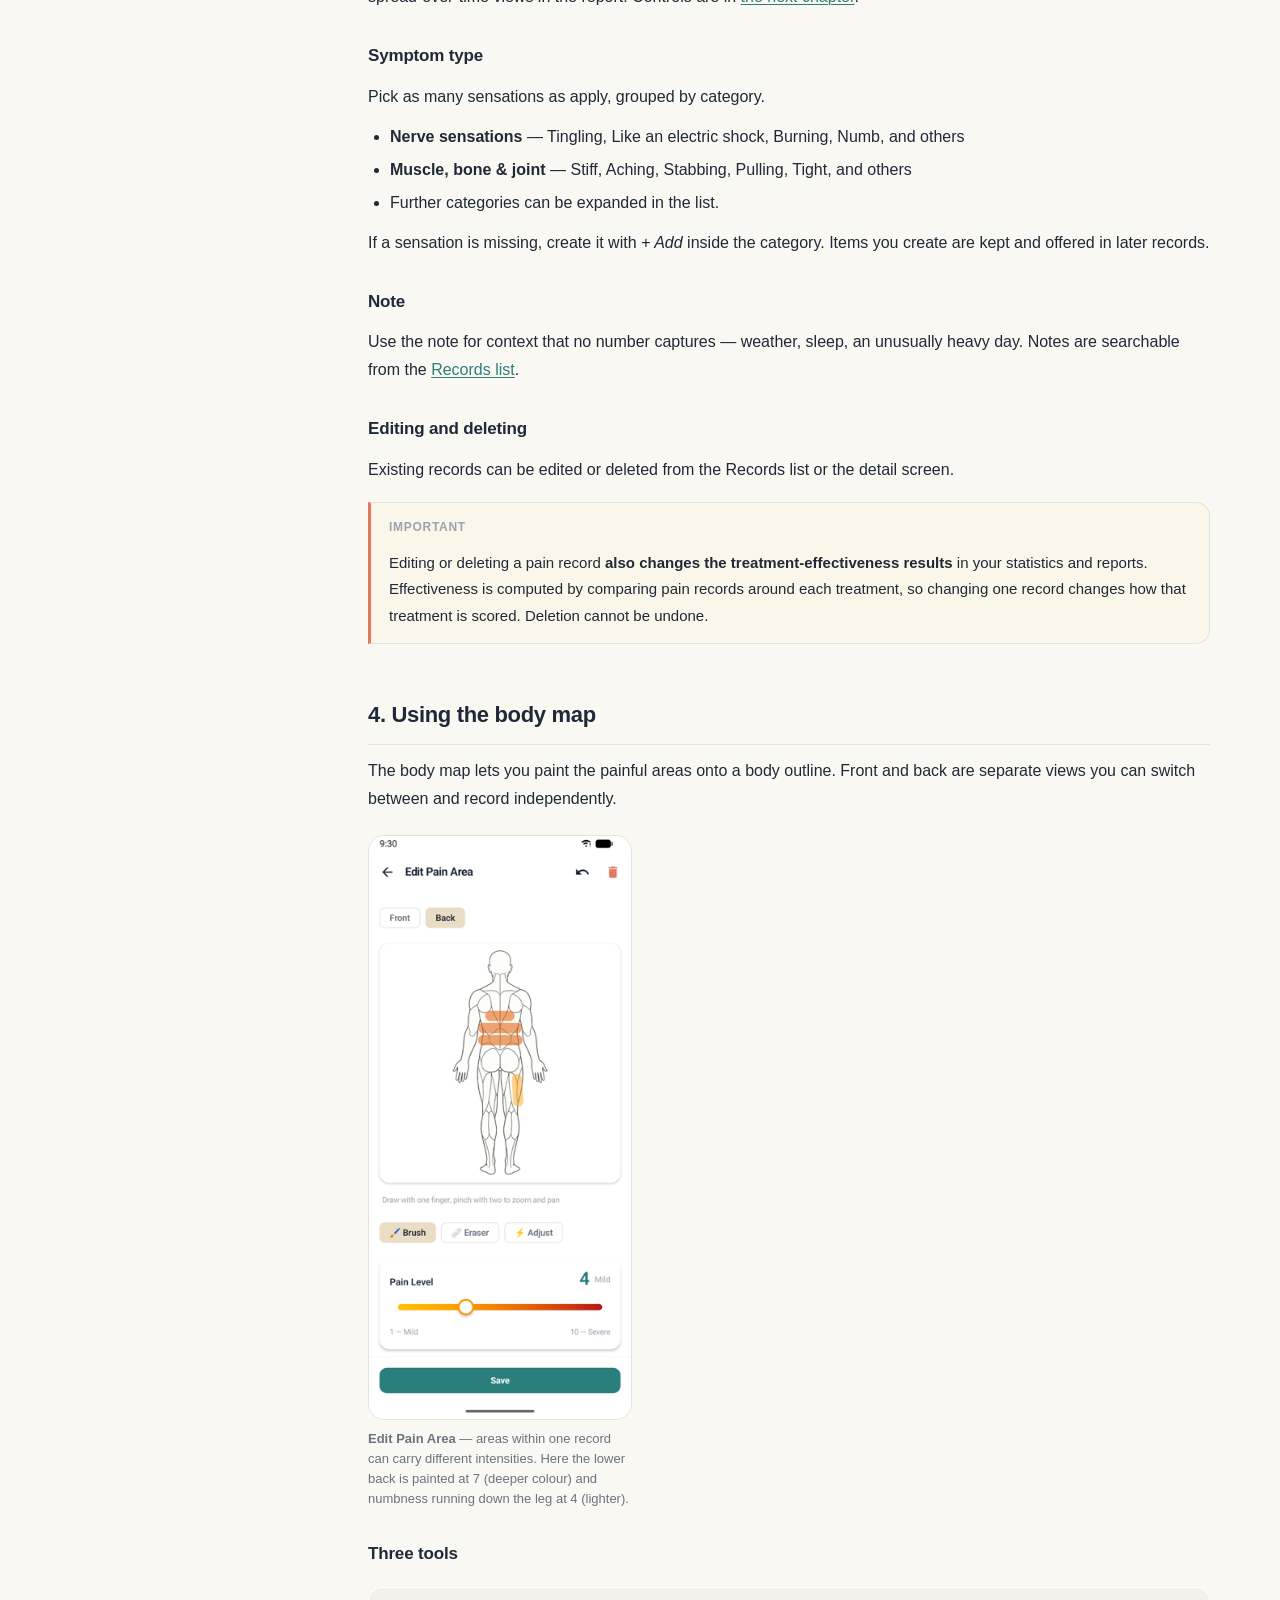
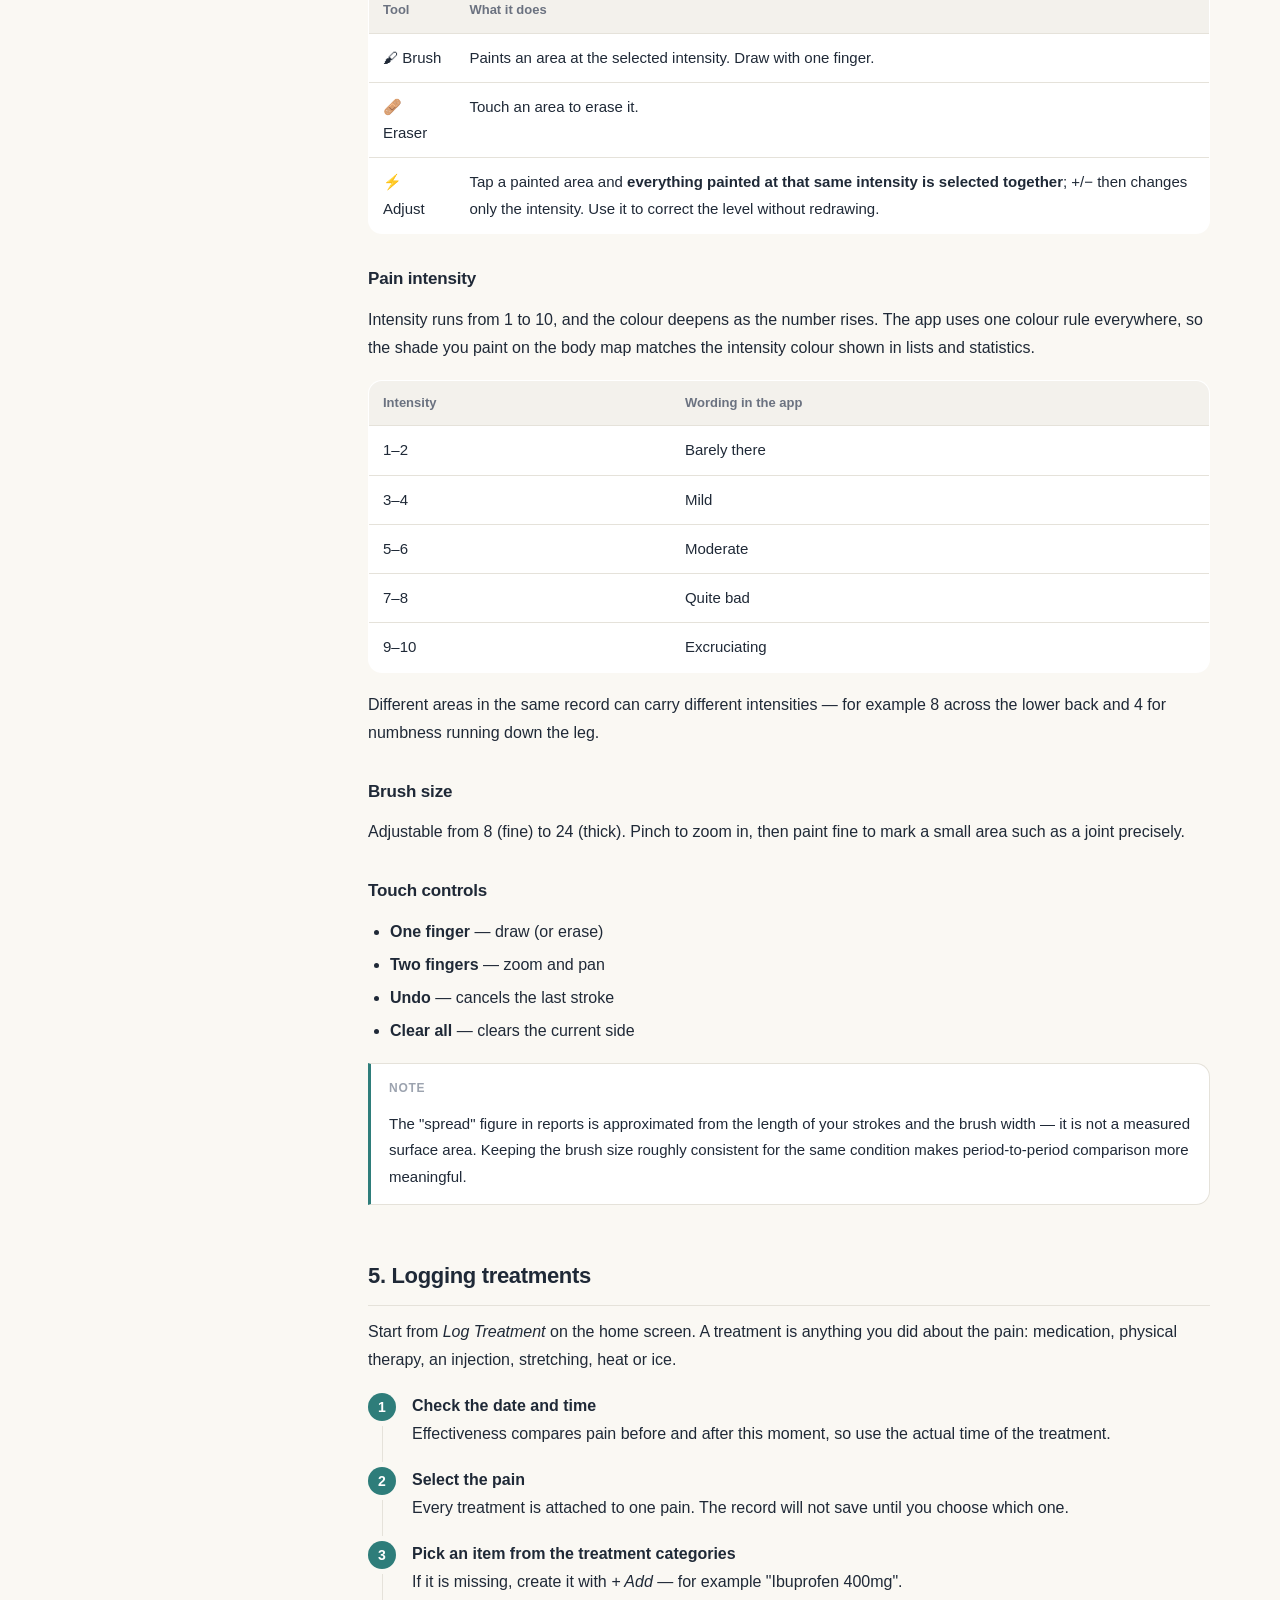
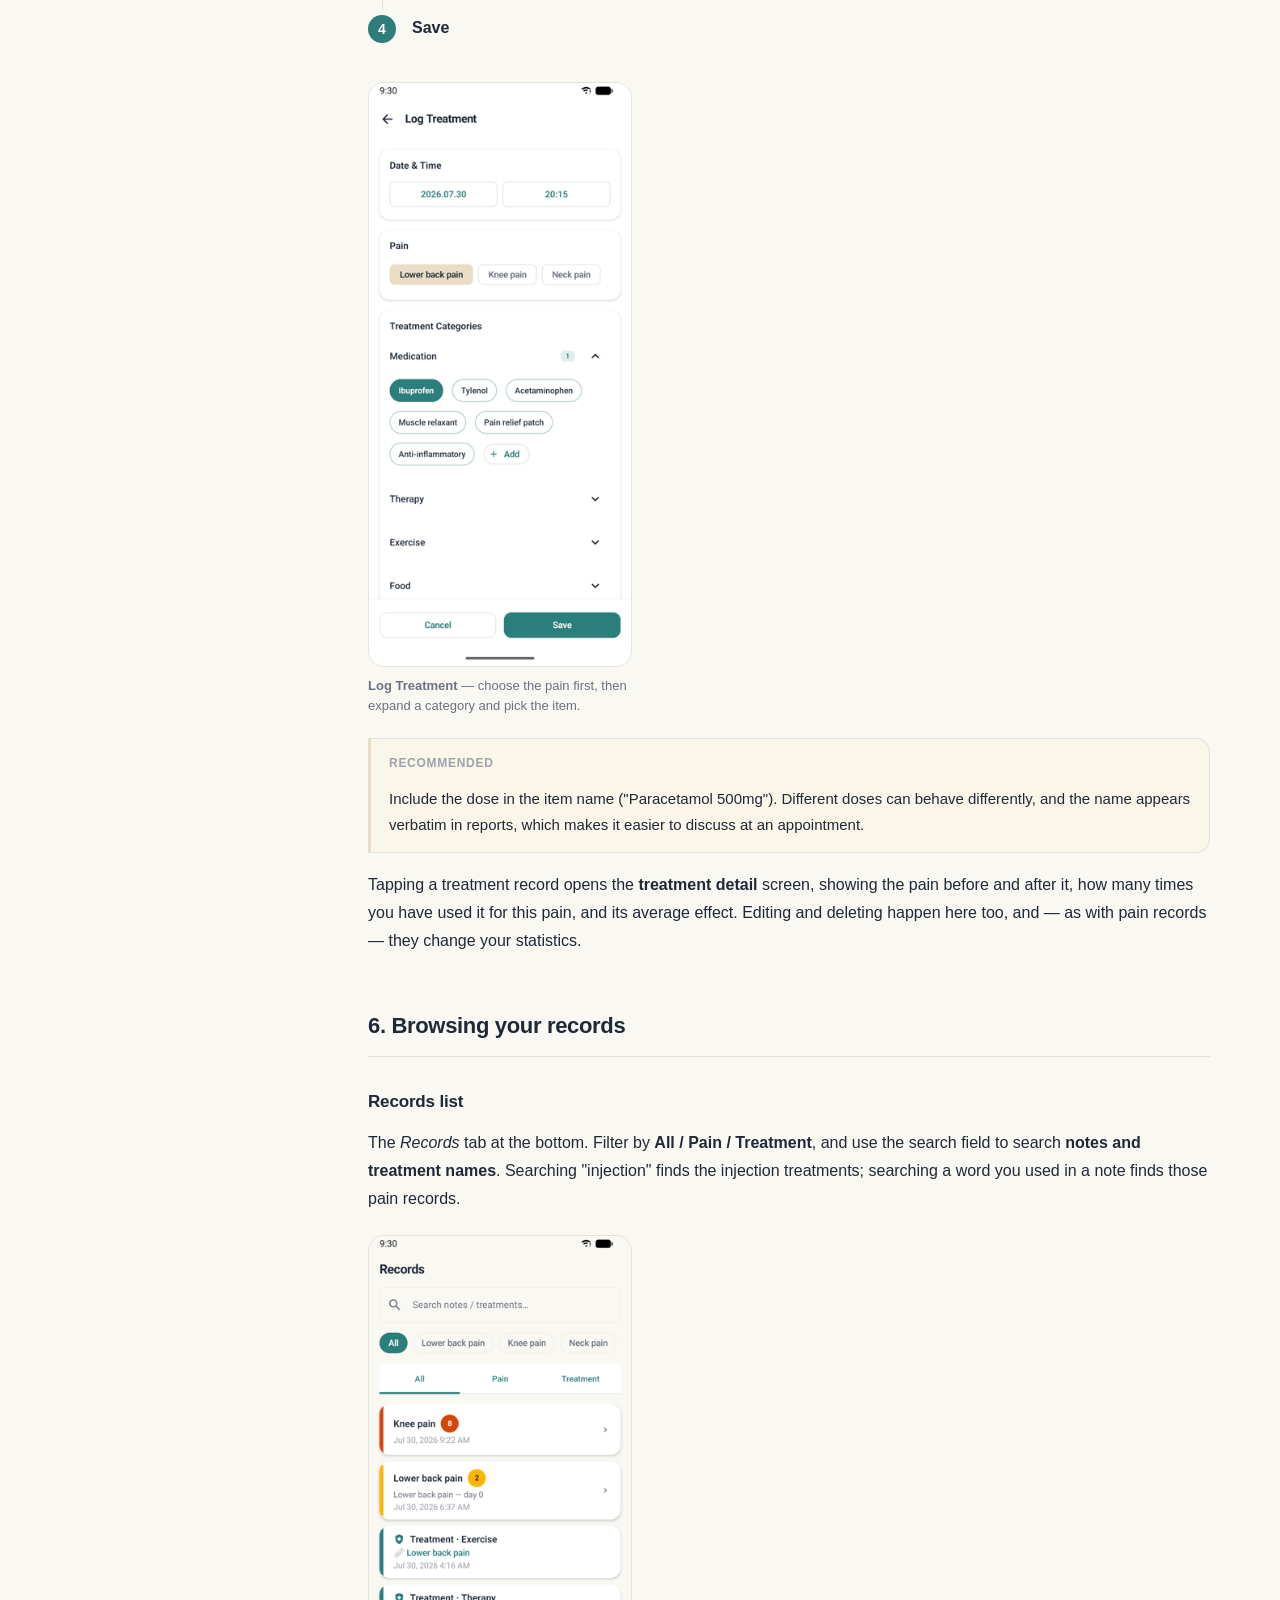
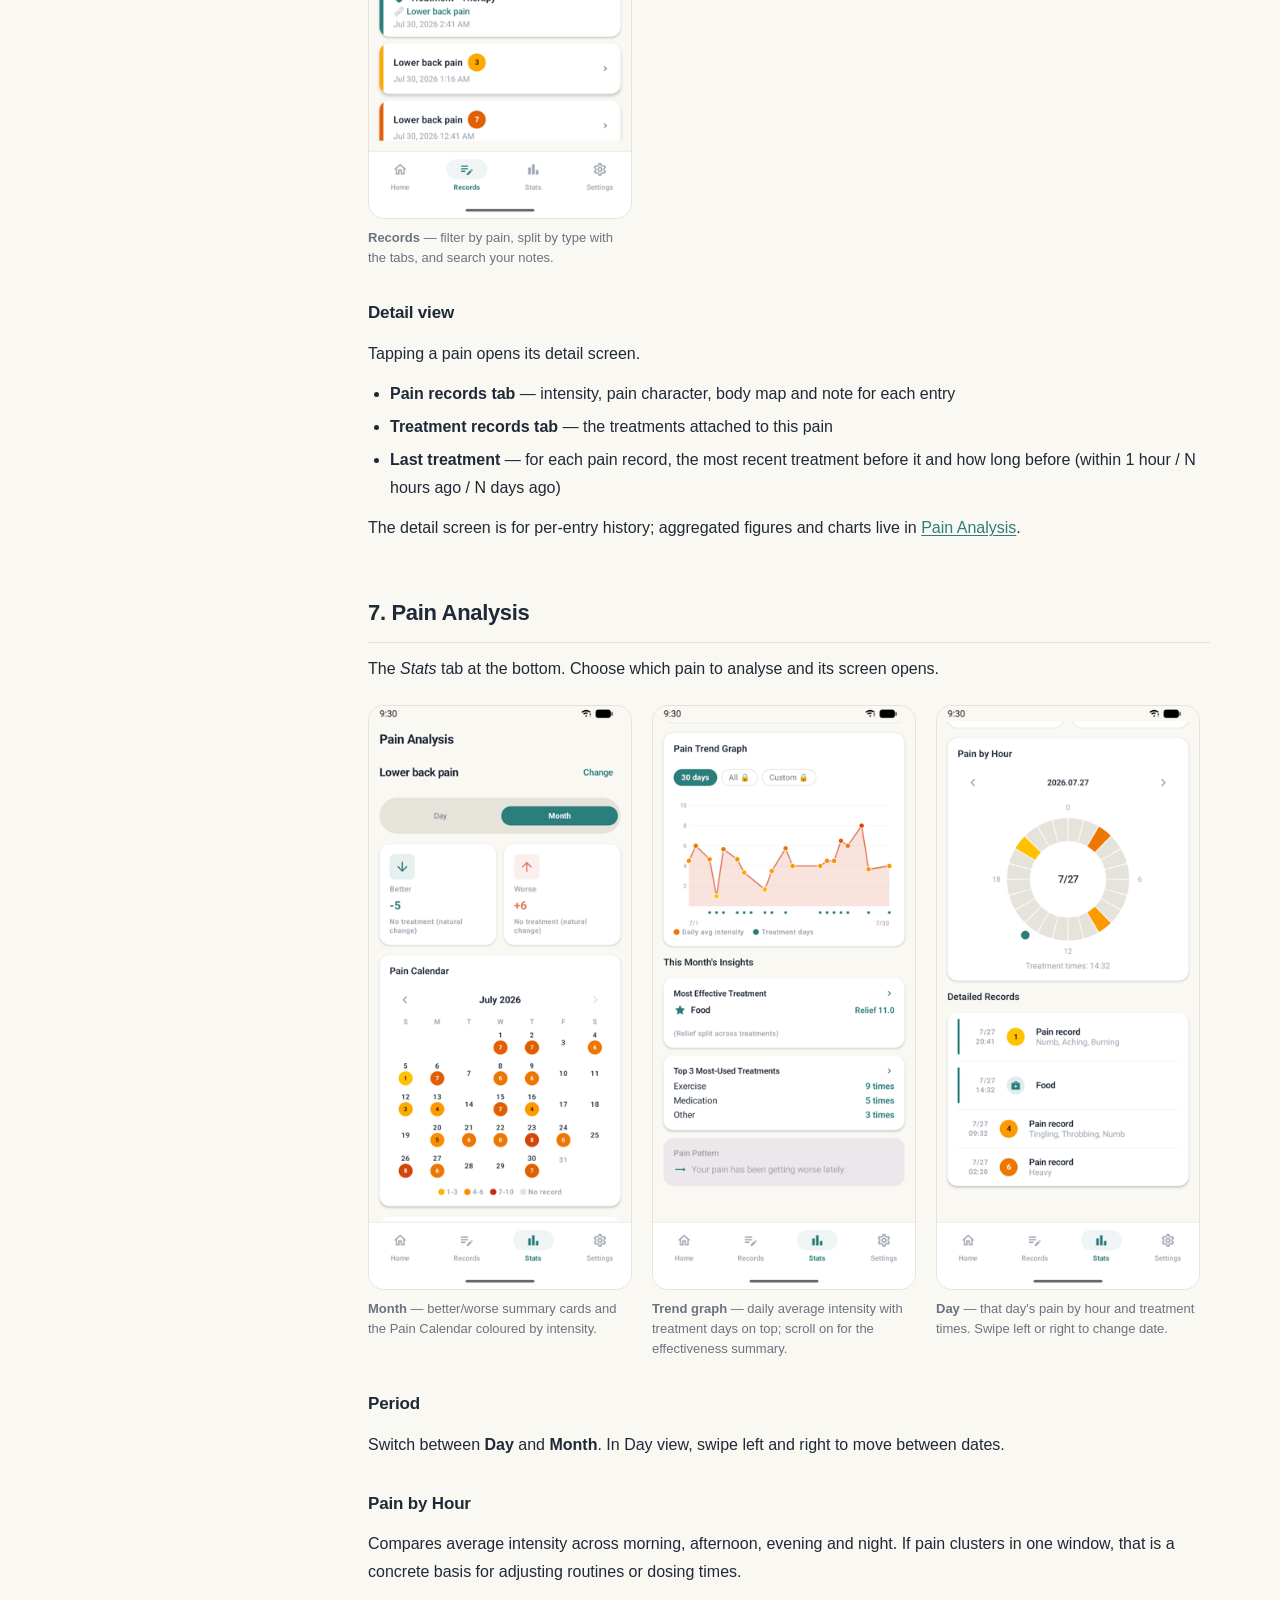
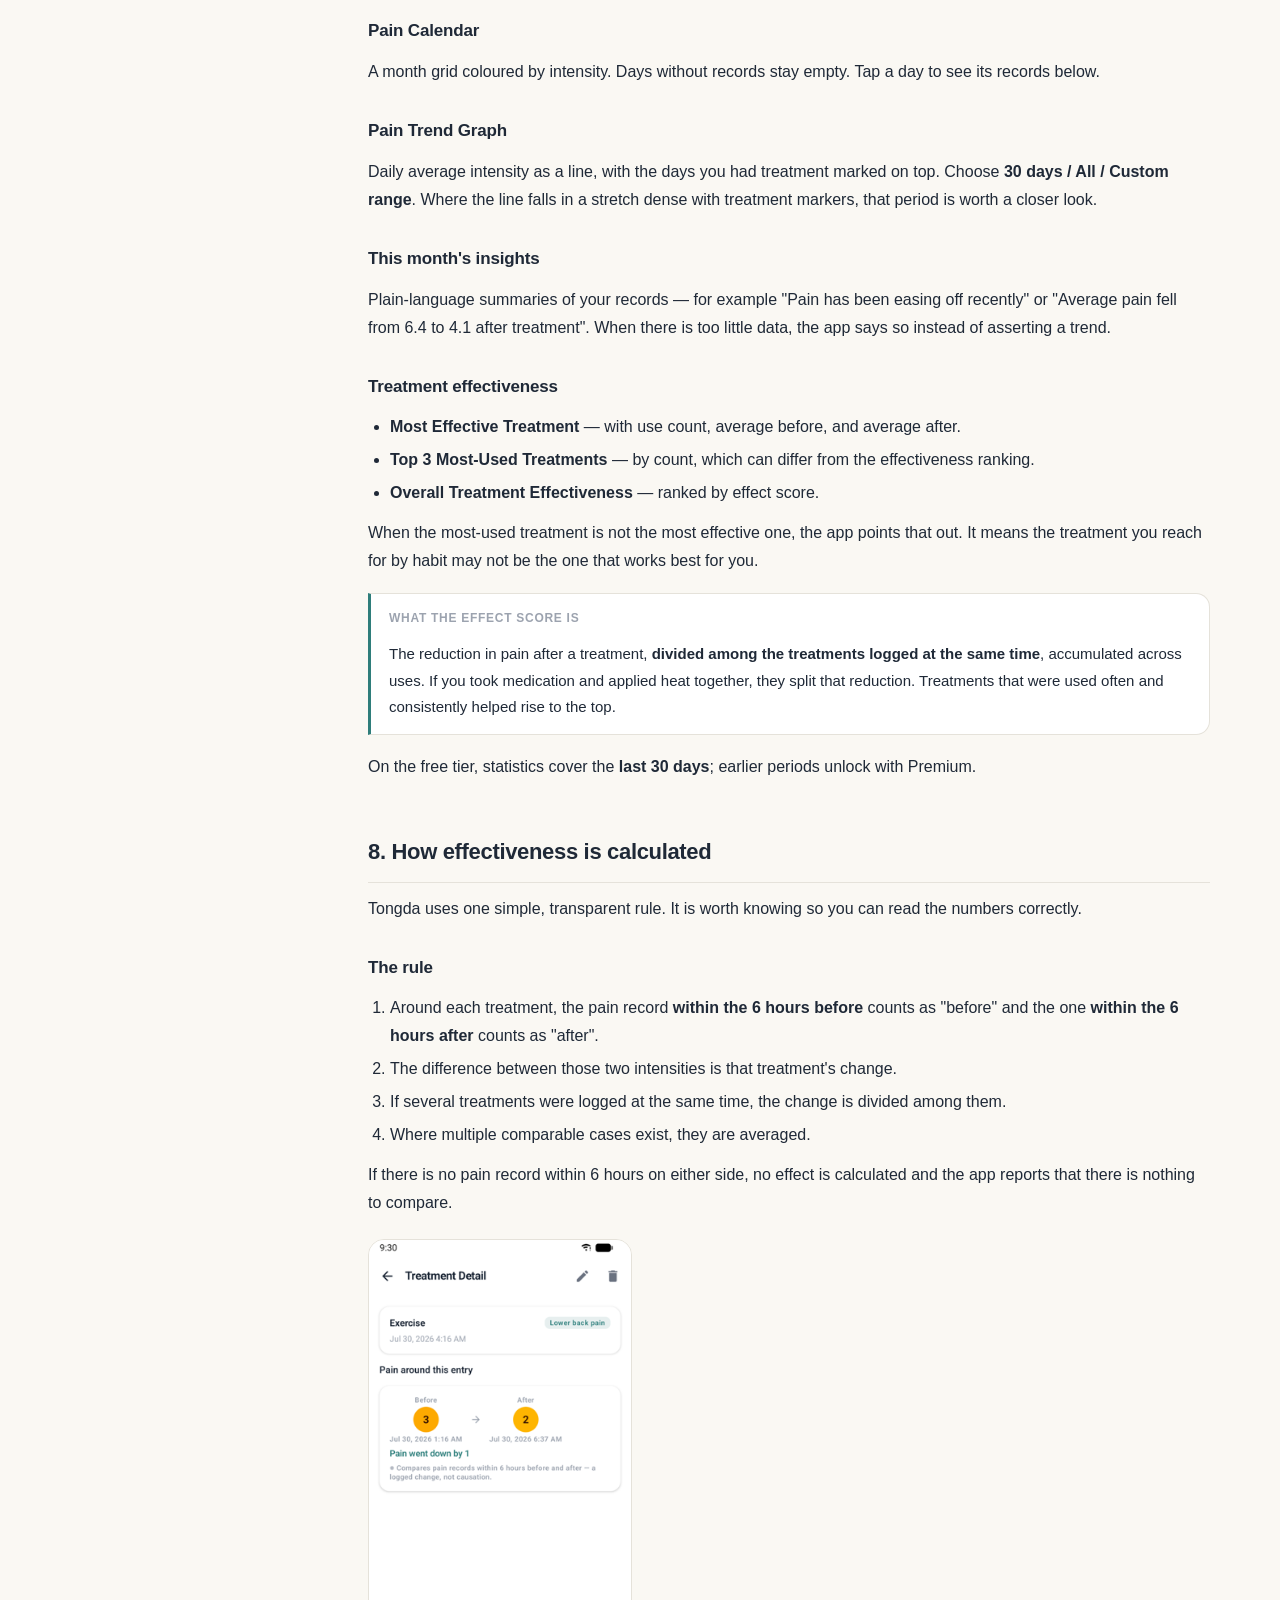
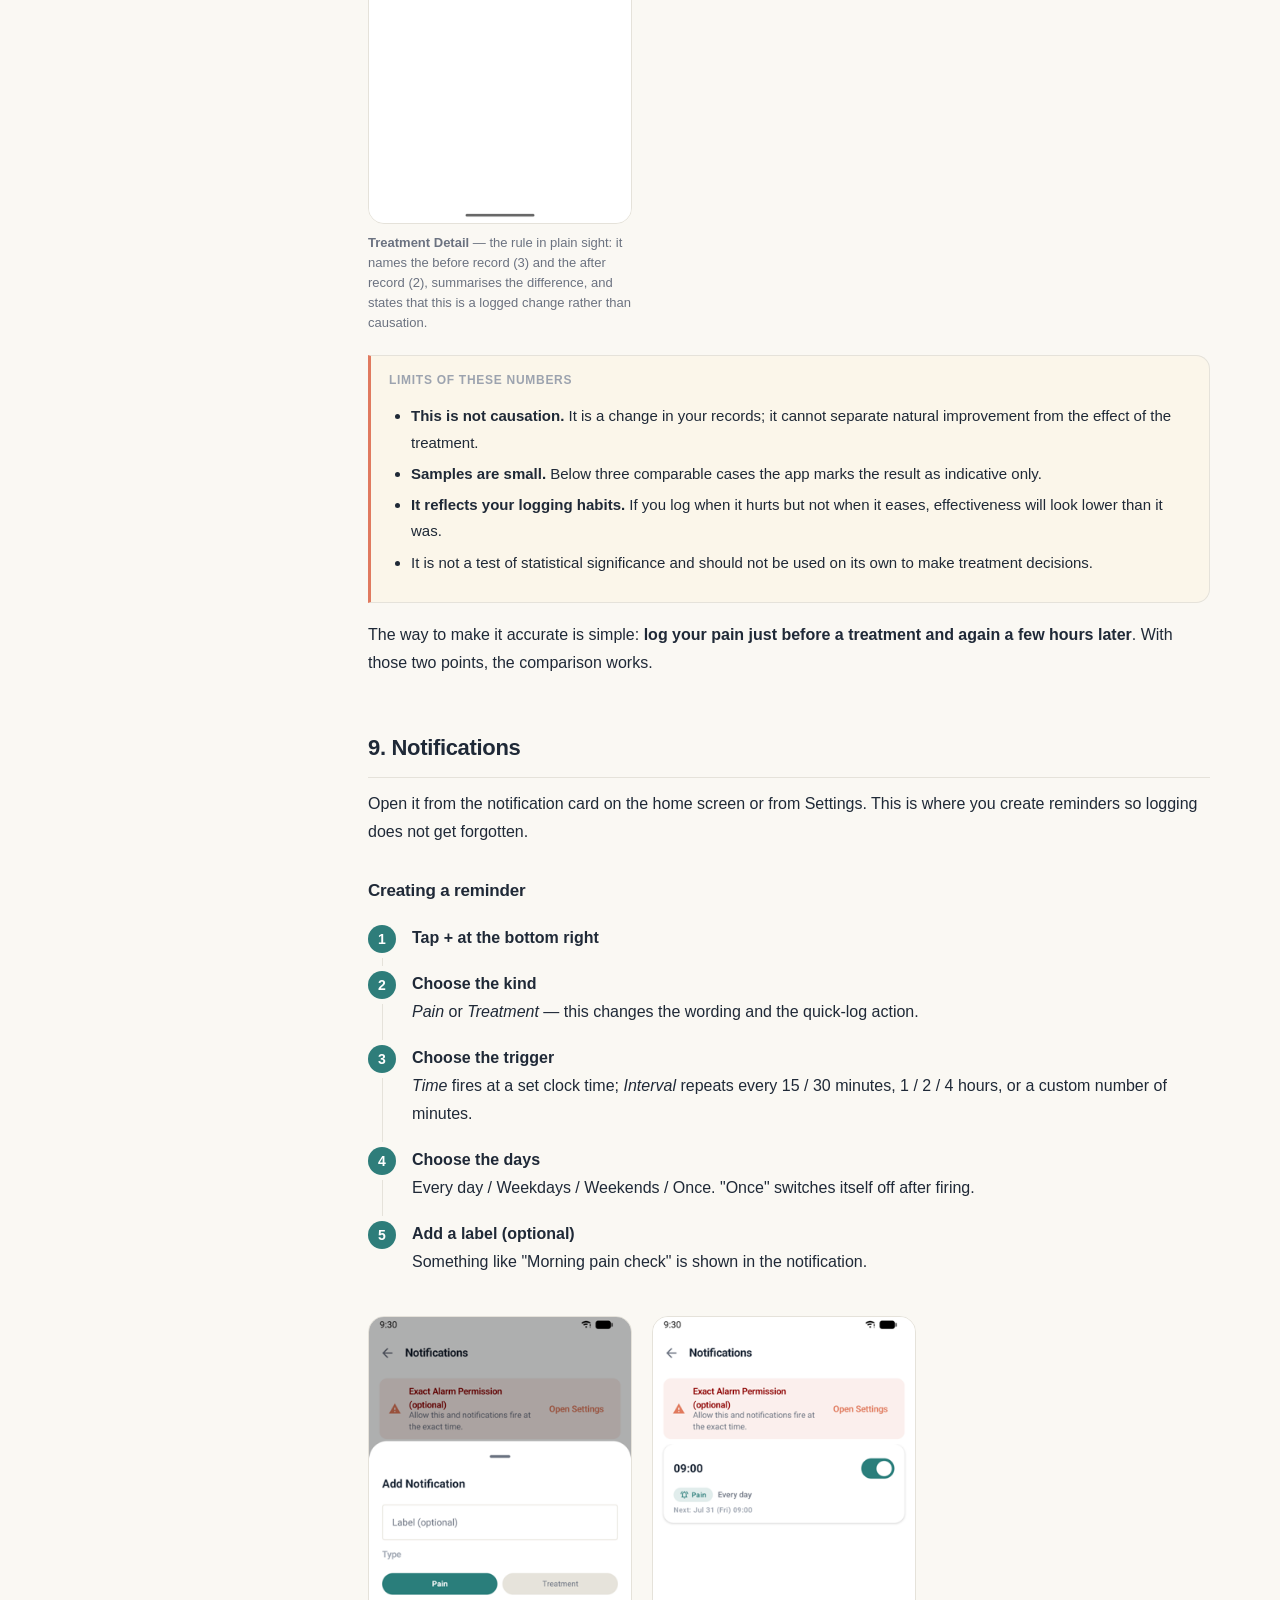
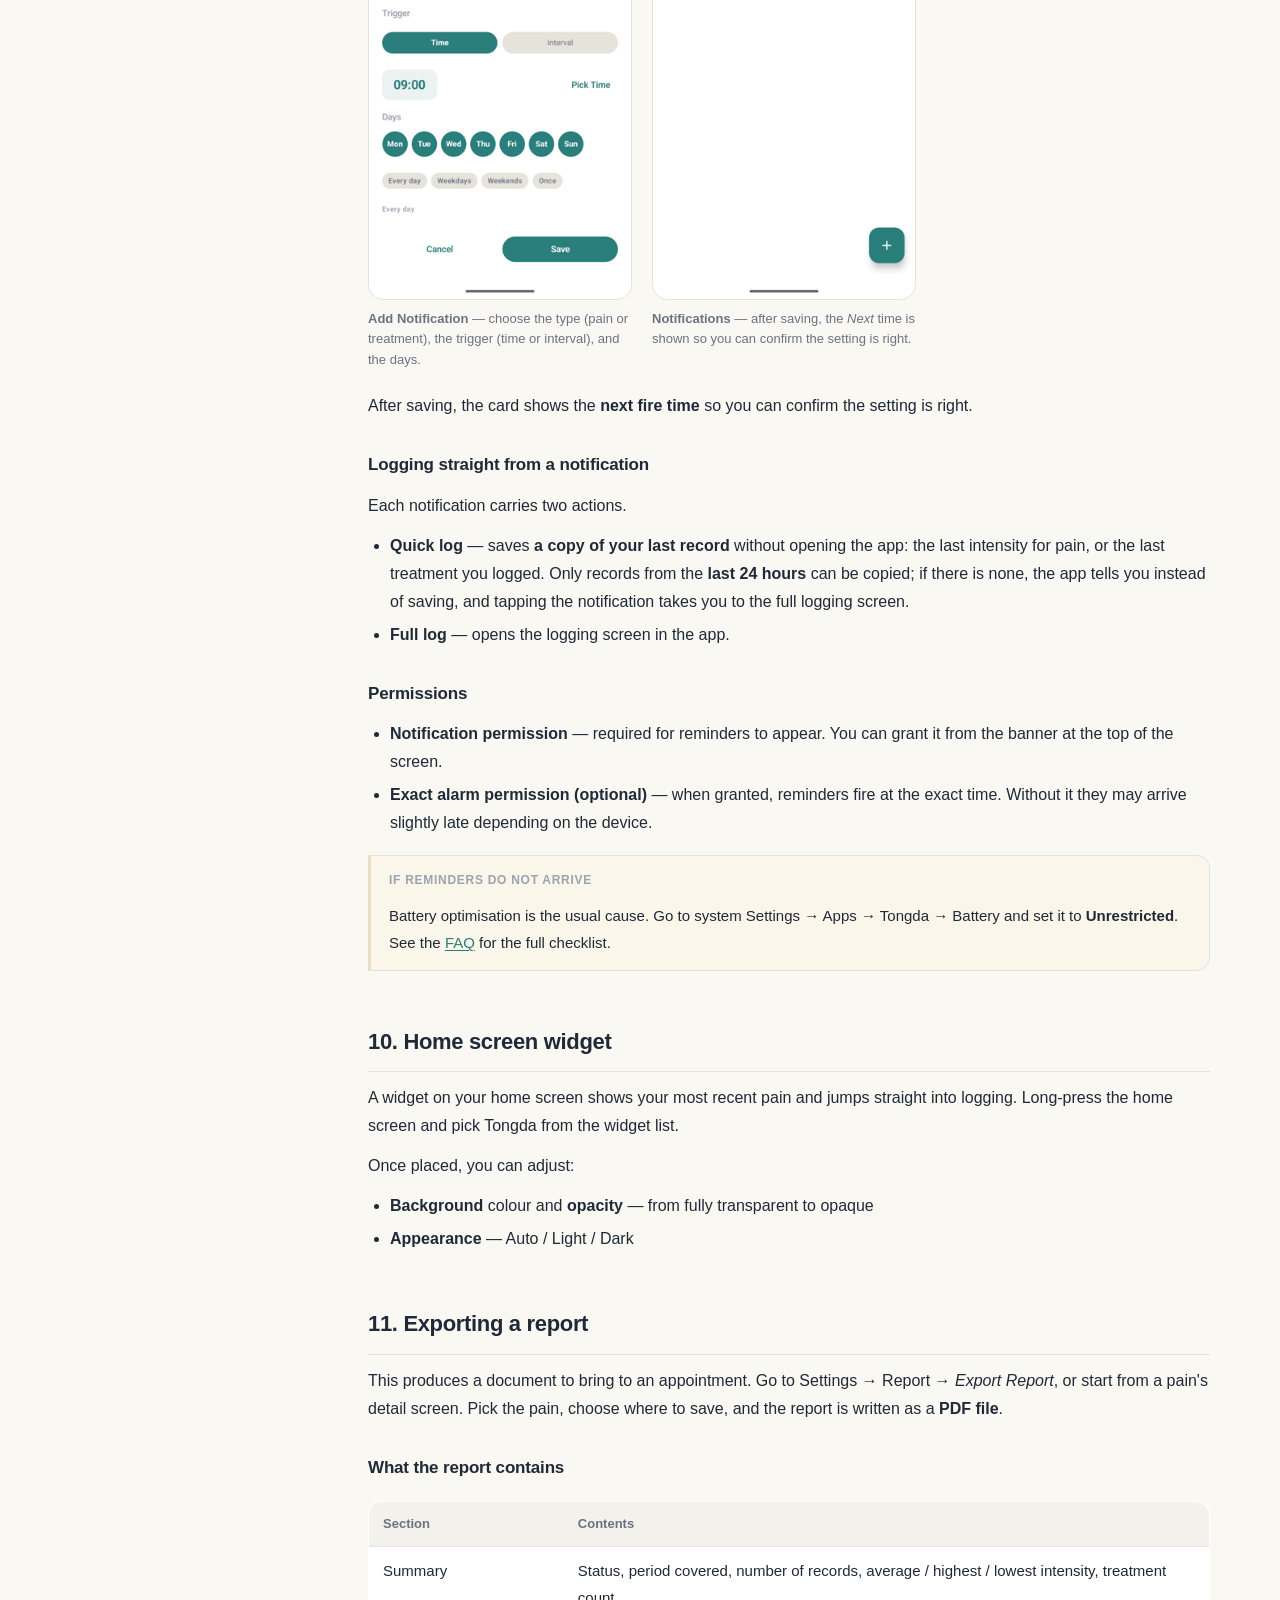
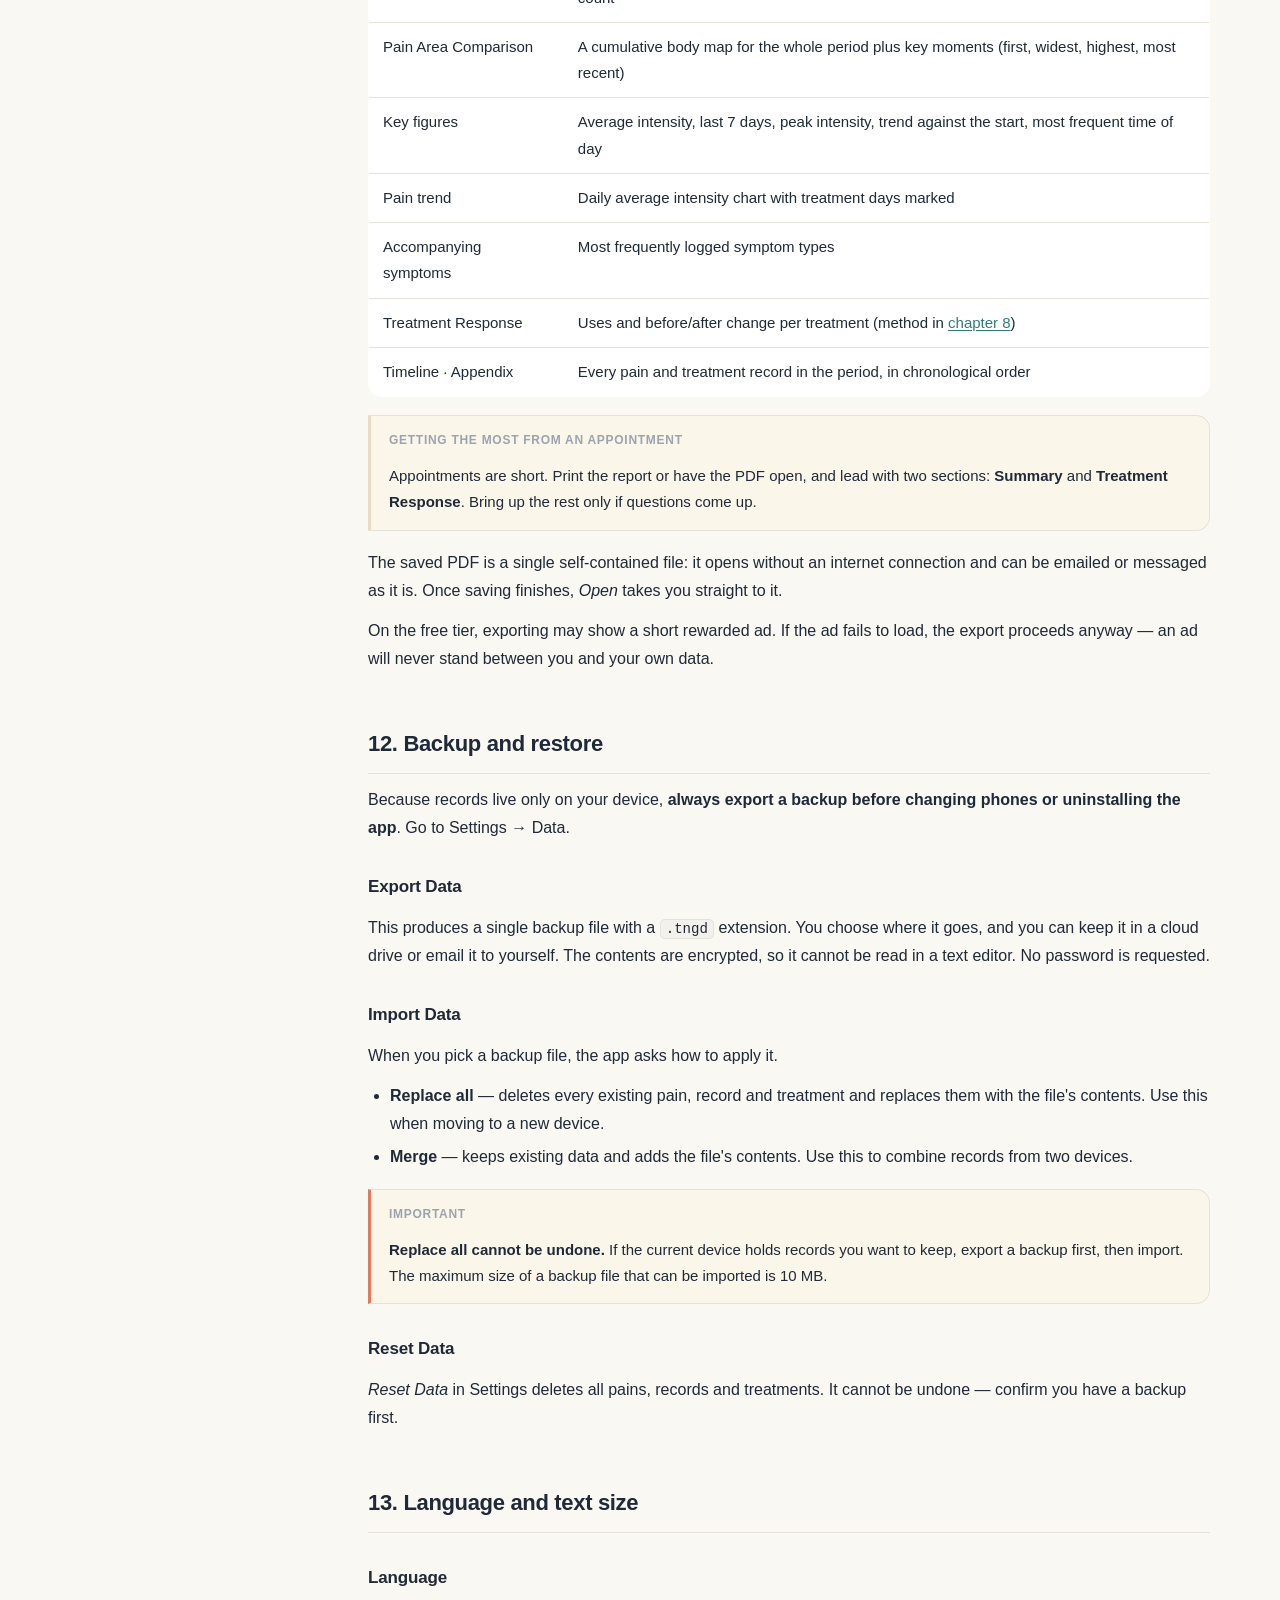
==== commit 37fb712d: "docs: 리포트 내보내기는 PDF 저장만 가능하도록 정정 UI 는 CreateDocument("application/pdf") 런처 하나만 띄우고 exportReportToPdf" ====
--- a/en/index.html
+++ b/en/index.html
@@ -356,7 +356,7 @@
 
 <section id="report">
   <h2>11. Exporting a report</h2>
-  <p>This produces a document to bring to an appointment. Go to Settings → Report → <em>Export Report</em>, or start from a pain's detail screen. Pick the pain, then the format (<strong>HTML file</strong> or <strong>Save as PDF</strong>) and where to save it.</p>
+  <p>This produces a document to bring to an appointment. Go to Settings → Report → <em>Export Report</em>, or start from a pain's detail screen. Pick the pain, choose where to save, and the report is written as a <strong>PDF file</strong>.</p>
 
   <h3>What the report contains</h3>
   <div class="tablewrap">
@@ -377,7 +377,7 @@
     <span class="label">Getting the most from an appointment</span>
     <p>Appointments are short. Print the report or have the PDF open, and lead with two sections: <strong>Summary</strong> and <strong>Treatment Response</strong>. Bring up the rest only if questions come up.</p>
   </div>
-  <p>An HTML export can also be turned into a PDF by opening it in a browser and using <strong>Print → Save as PDF</strong>. The report is a single self-contained file, so it opens without an internet connection.</p>
+  <p>The saved PDF is a single self-contained file: it opens without an internet connection and can be emailed or messaged as it is. Once saving finishes, <em>Open</em> takes you straight to it.</p>
   <p>On the free tier, exporting may show a short rewarded ad. If the ad fails to load, the export proceeds anyway — an ad will never stand between you and your own data.</p>
 </section>
 
@@ -484,7 +484,7 @@
 
   <details>
     <summary>The PDF will not open.</summary>
-    <p>That message appears when the device has no app able to open PDFs. Install a PDF viewer, or export the report as an <strong>HTML file</strong>, open it in a browser and use Print → Save as PDF.</p>
+    <p>That message appears when the device has no app able to open PDFs. The file itself saved correctly — install a PDF viewer (Google Drive or Files, for example) and open it from where you saved it, or copy the file to a computer and open it there.</p>
   </details>
 
   <details>
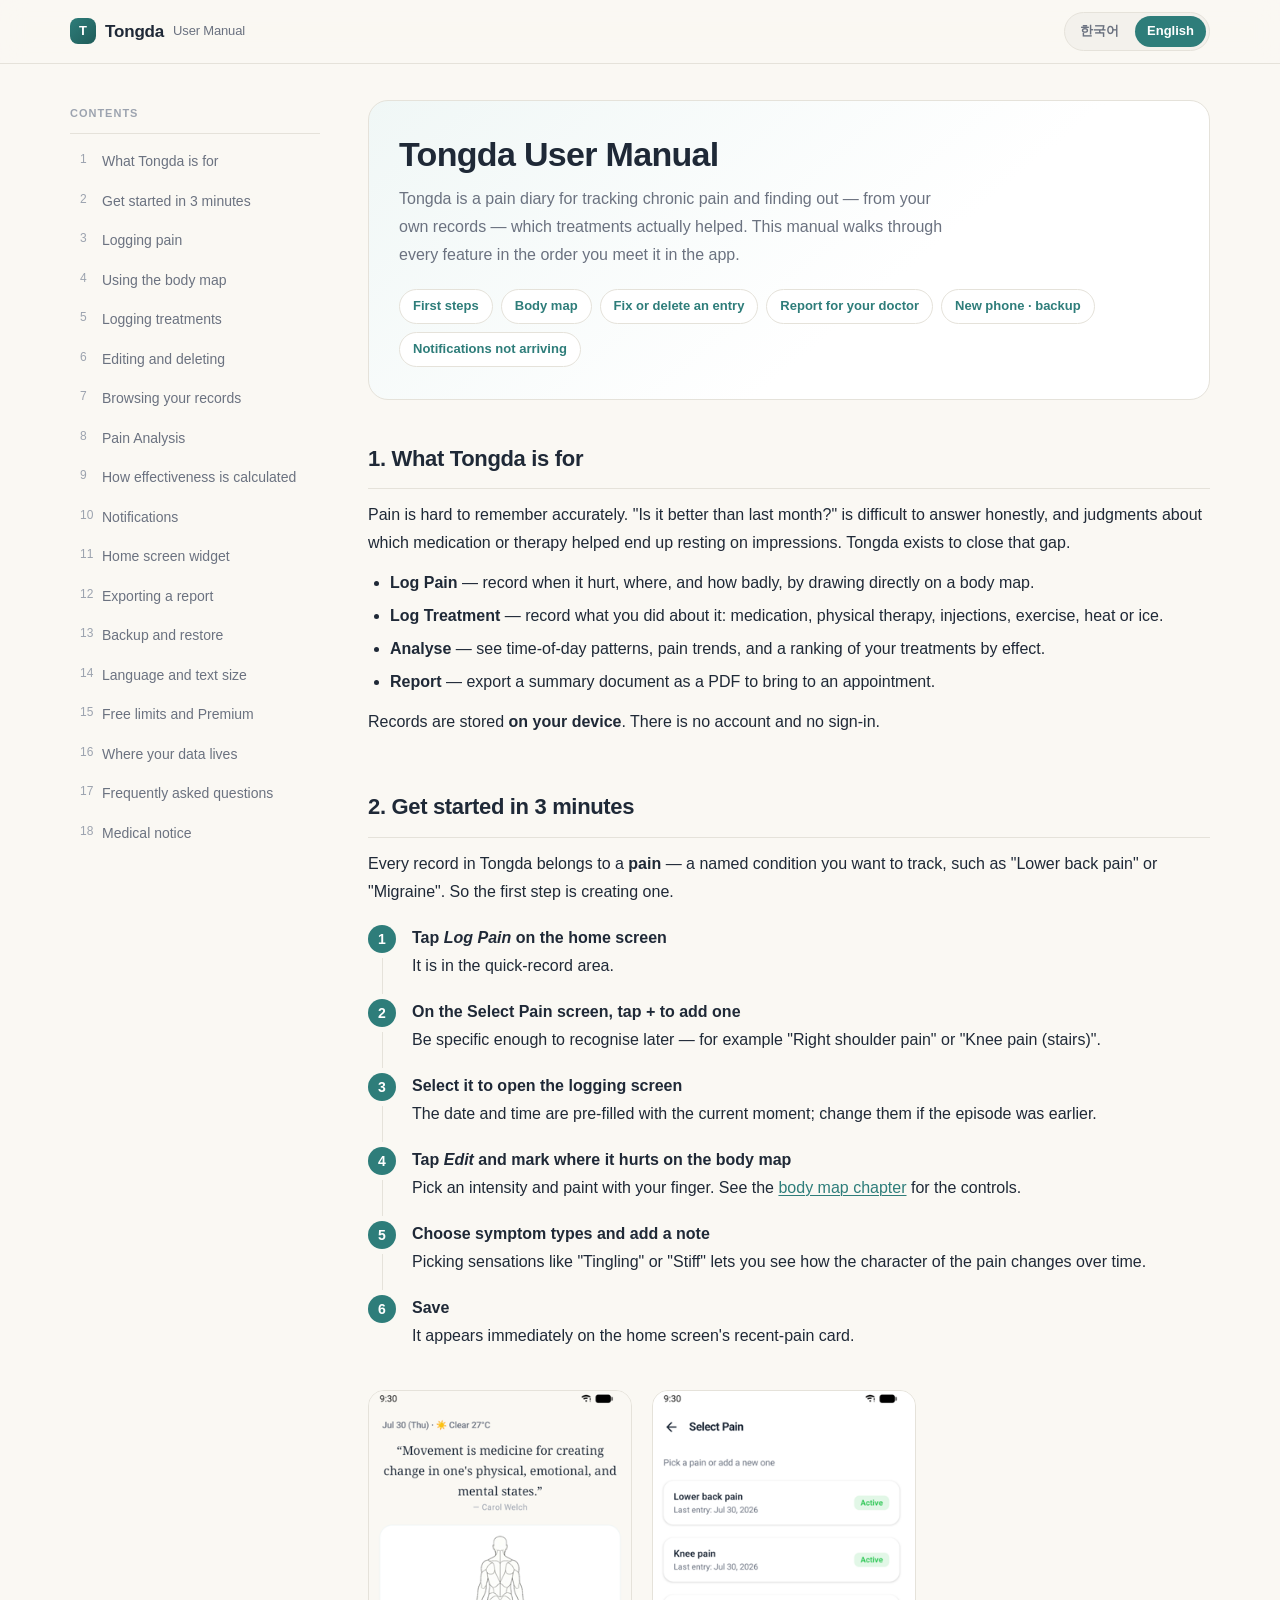
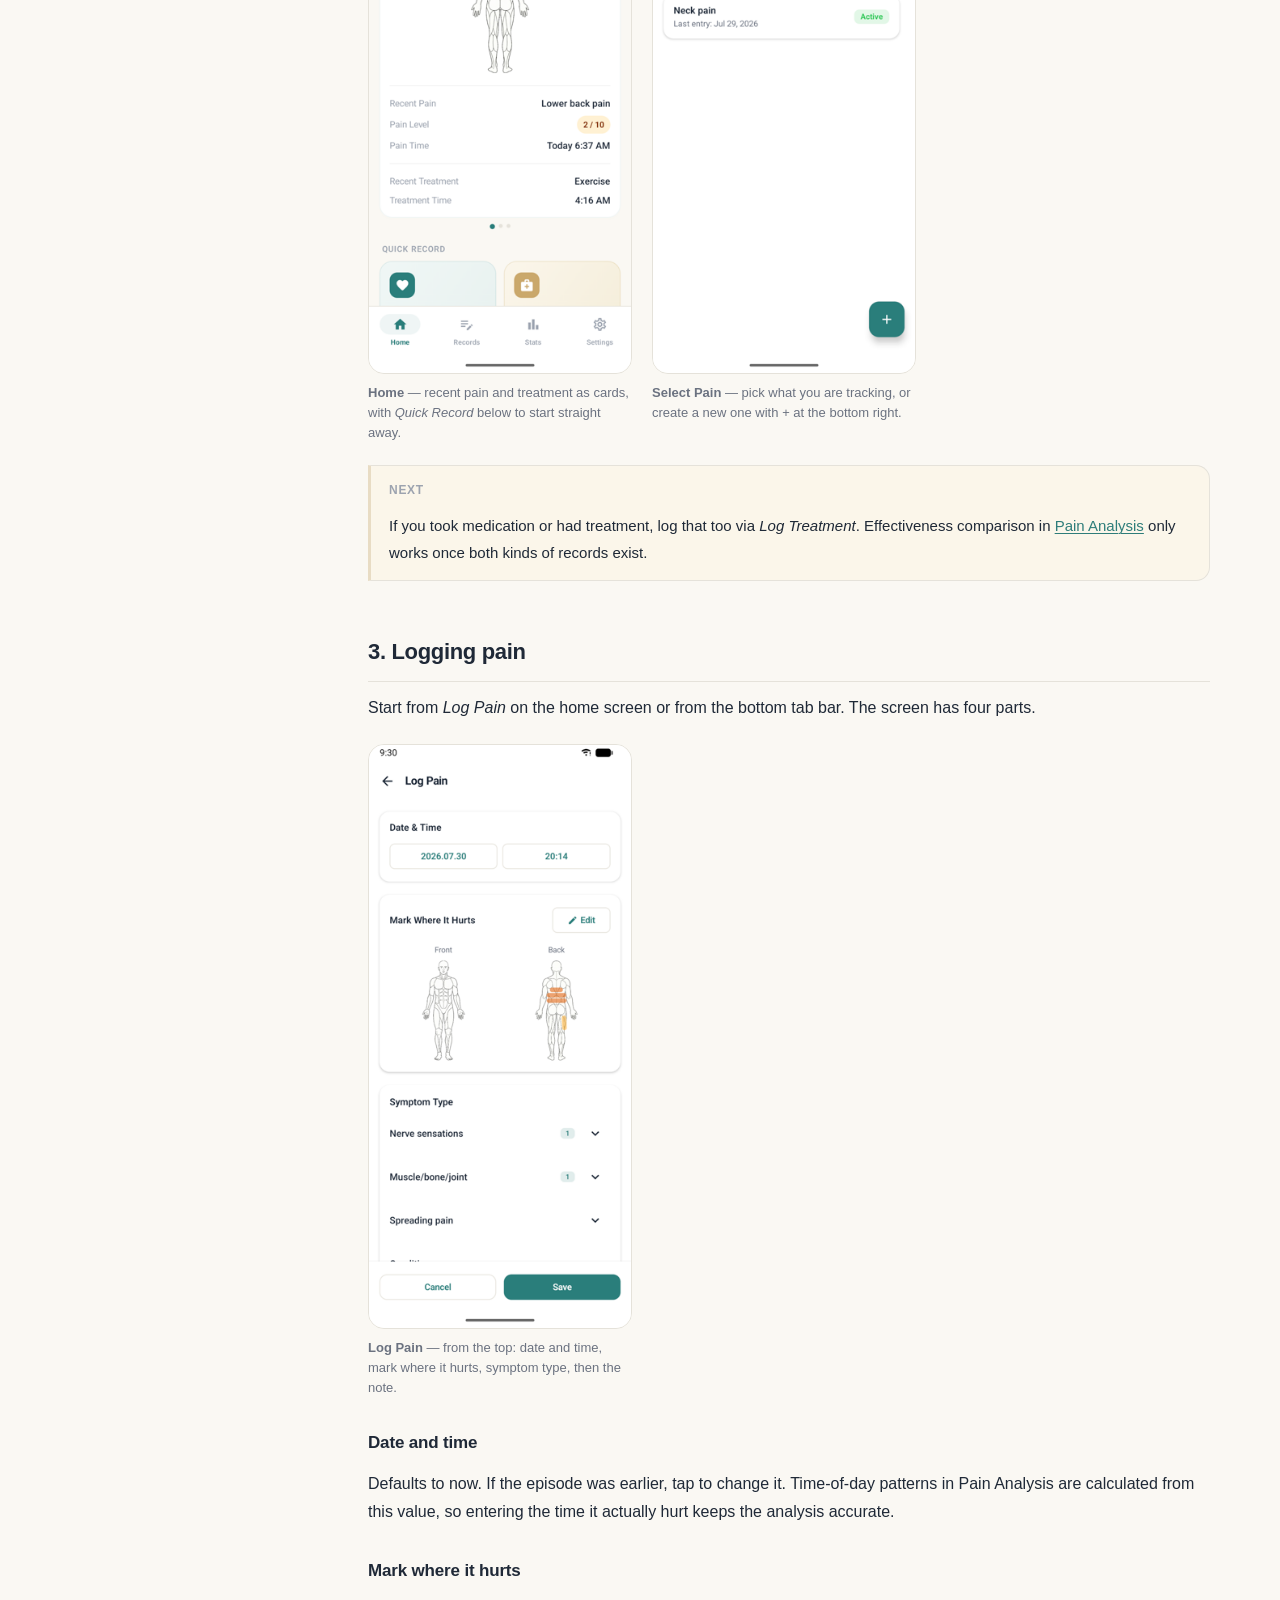
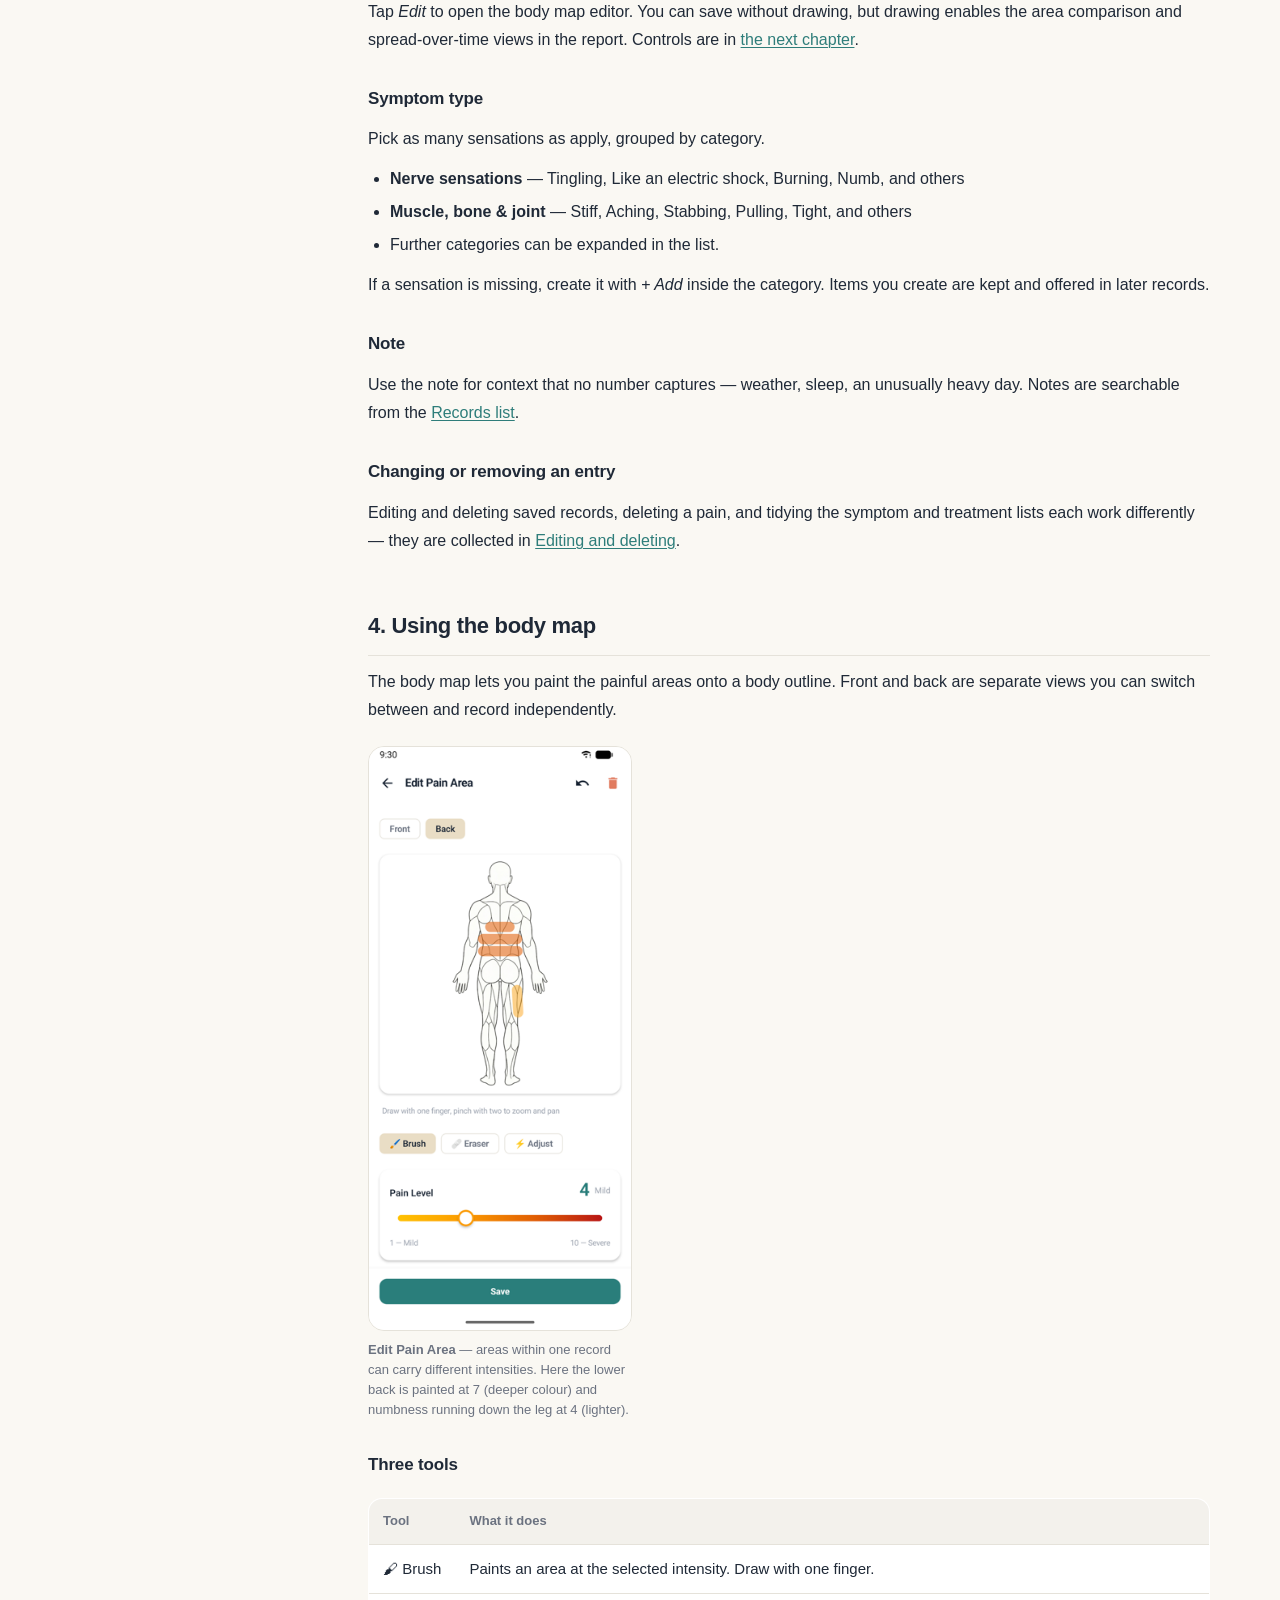
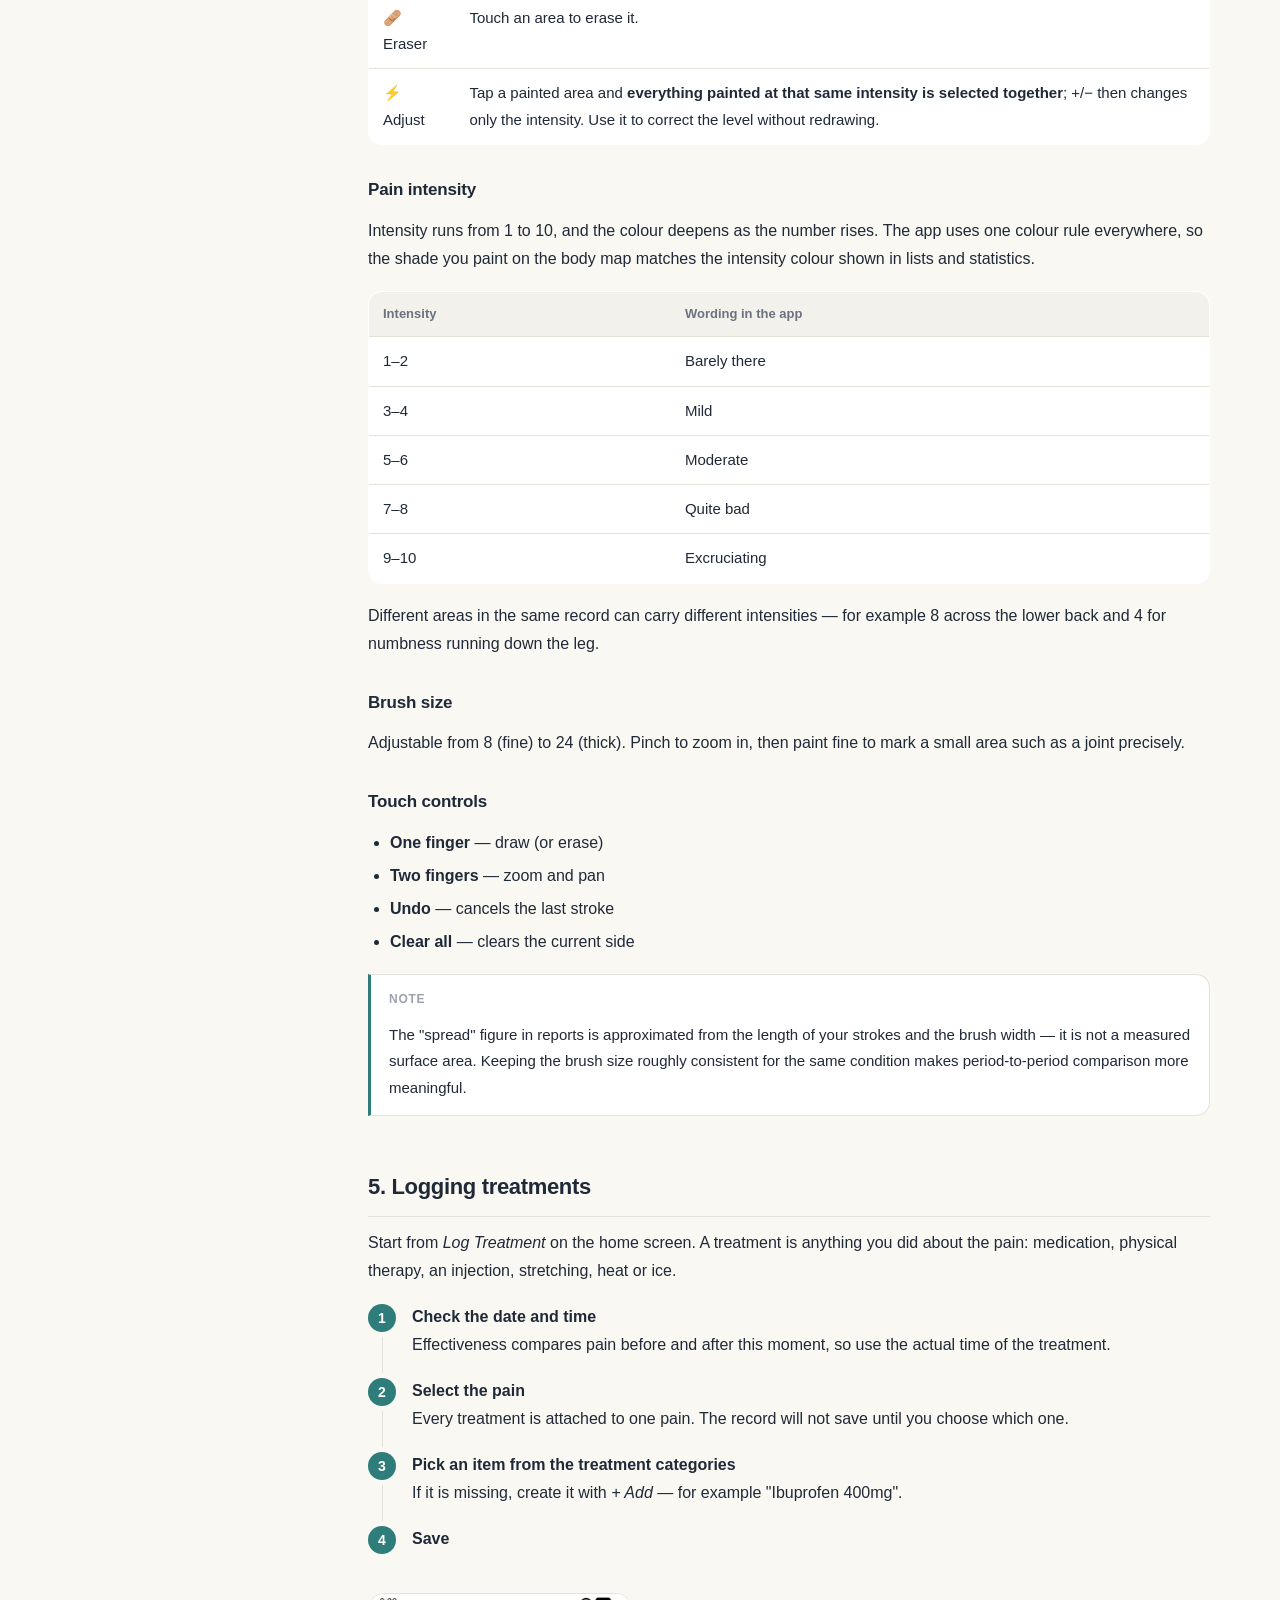
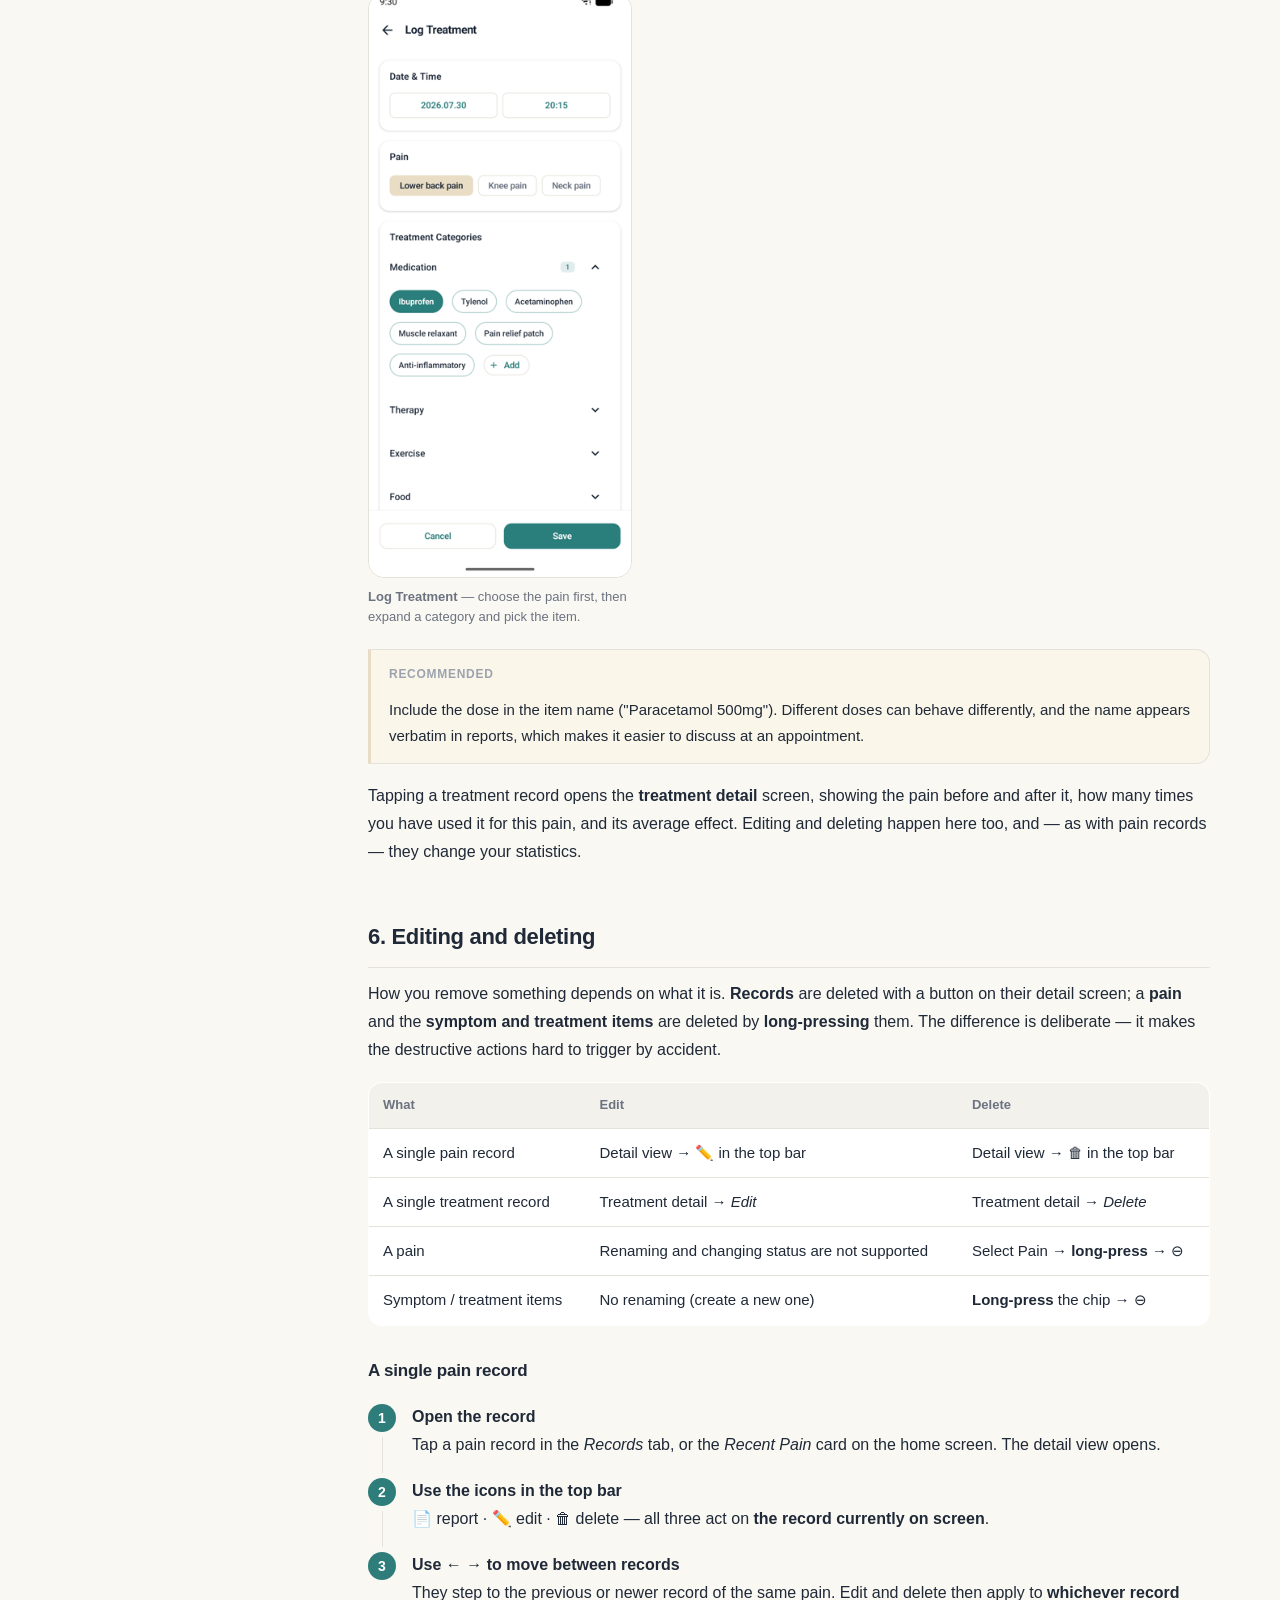
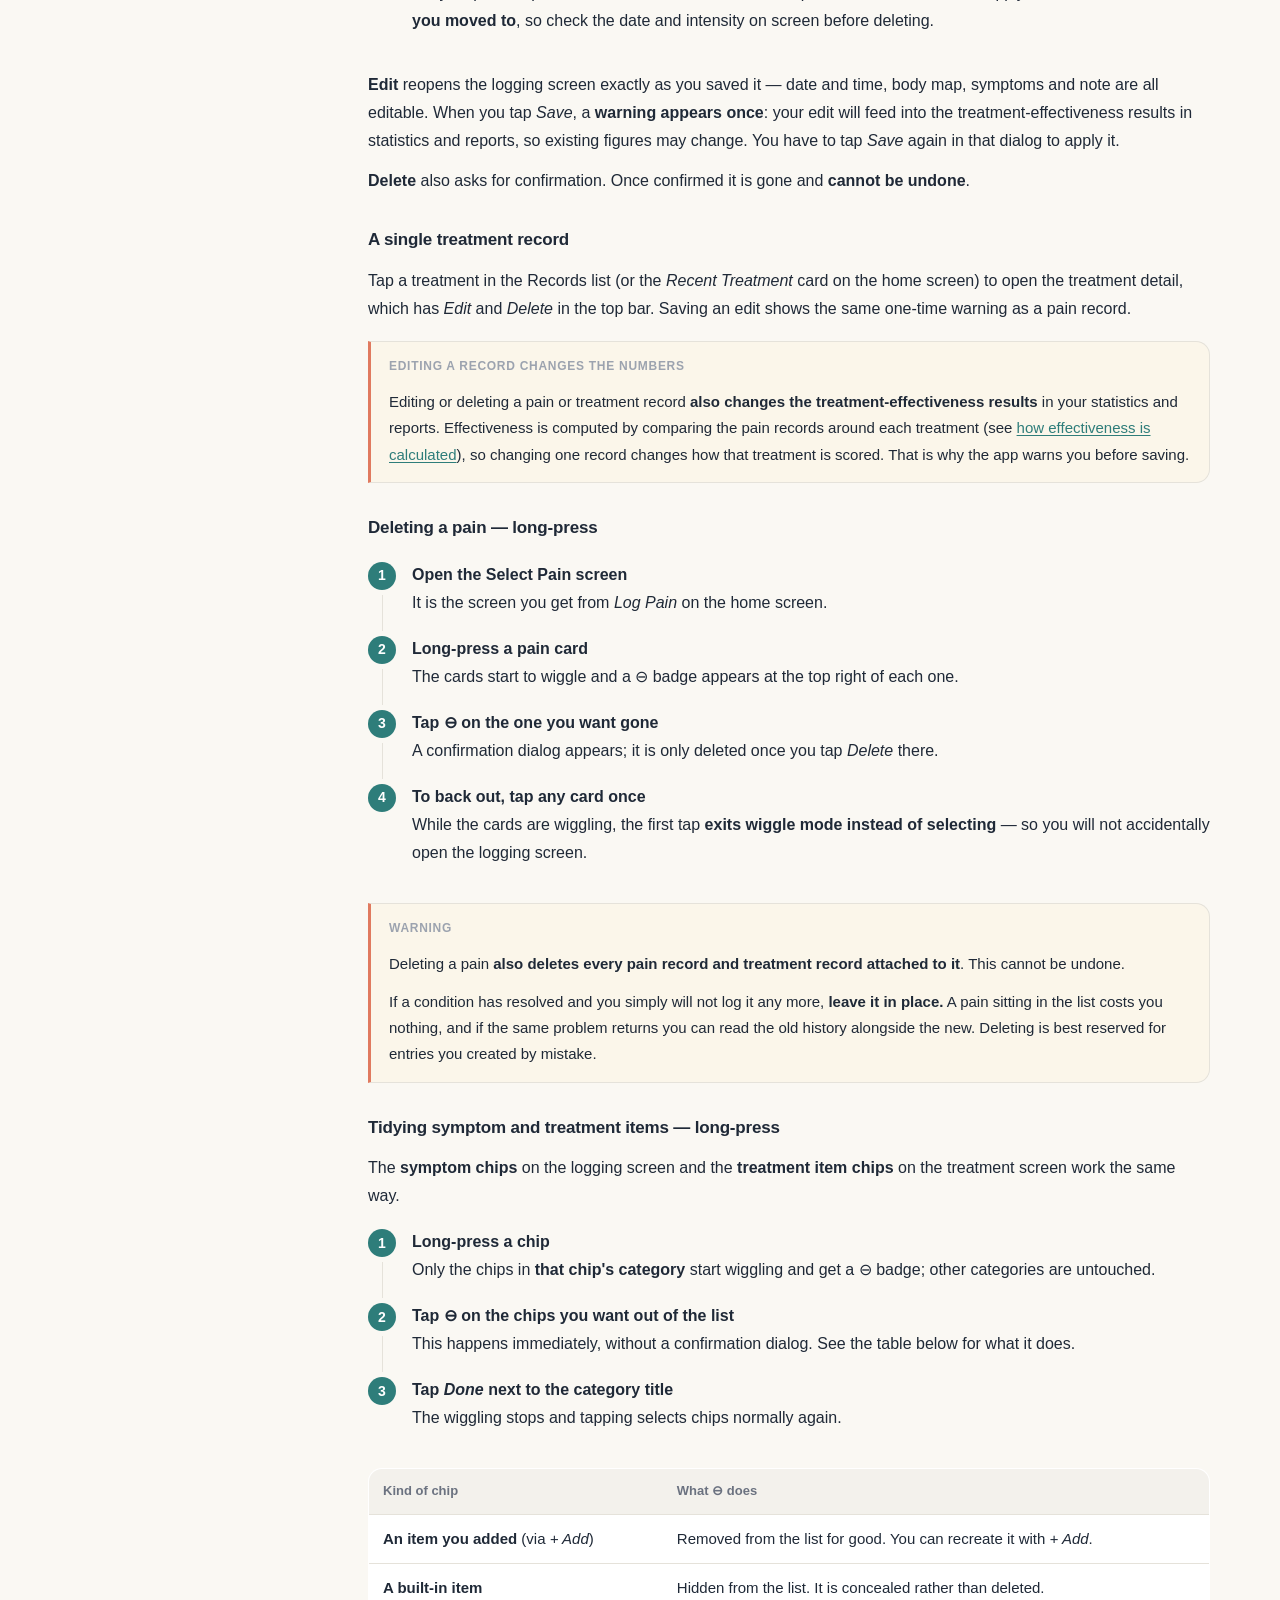
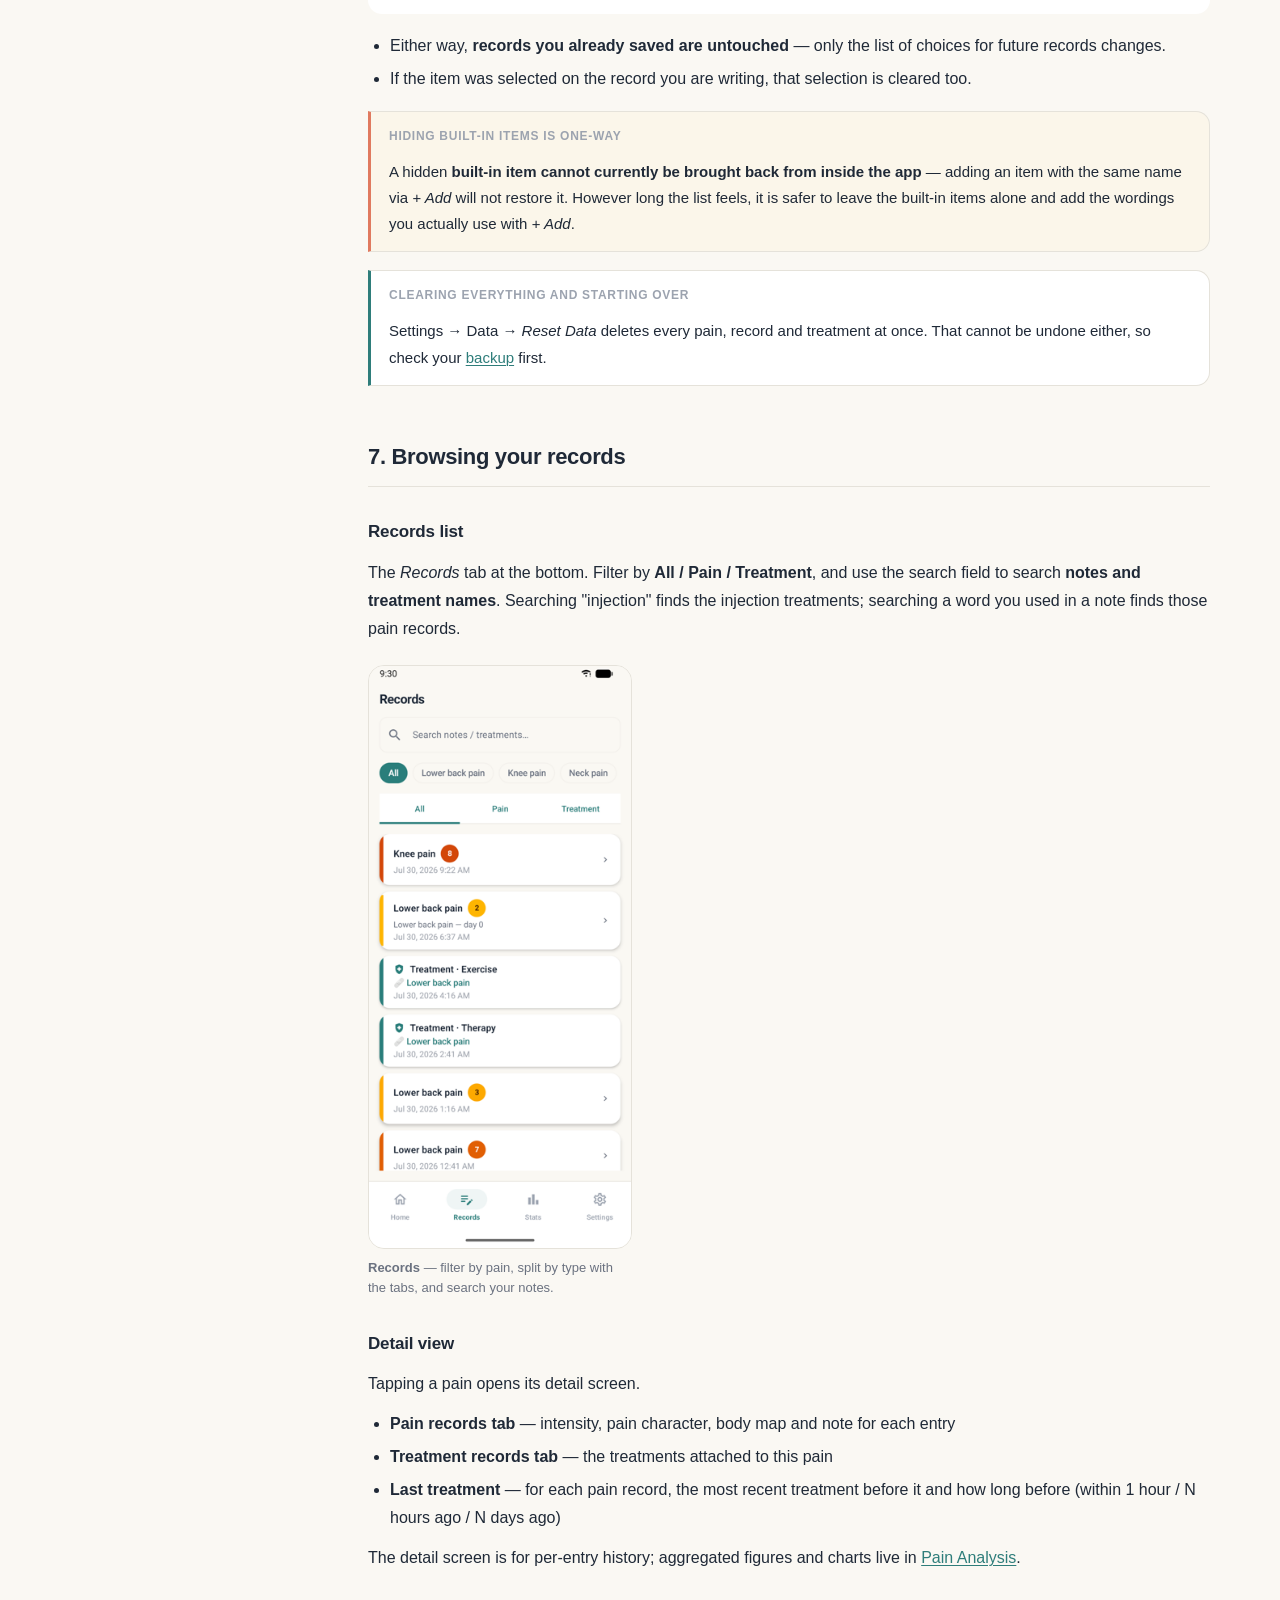
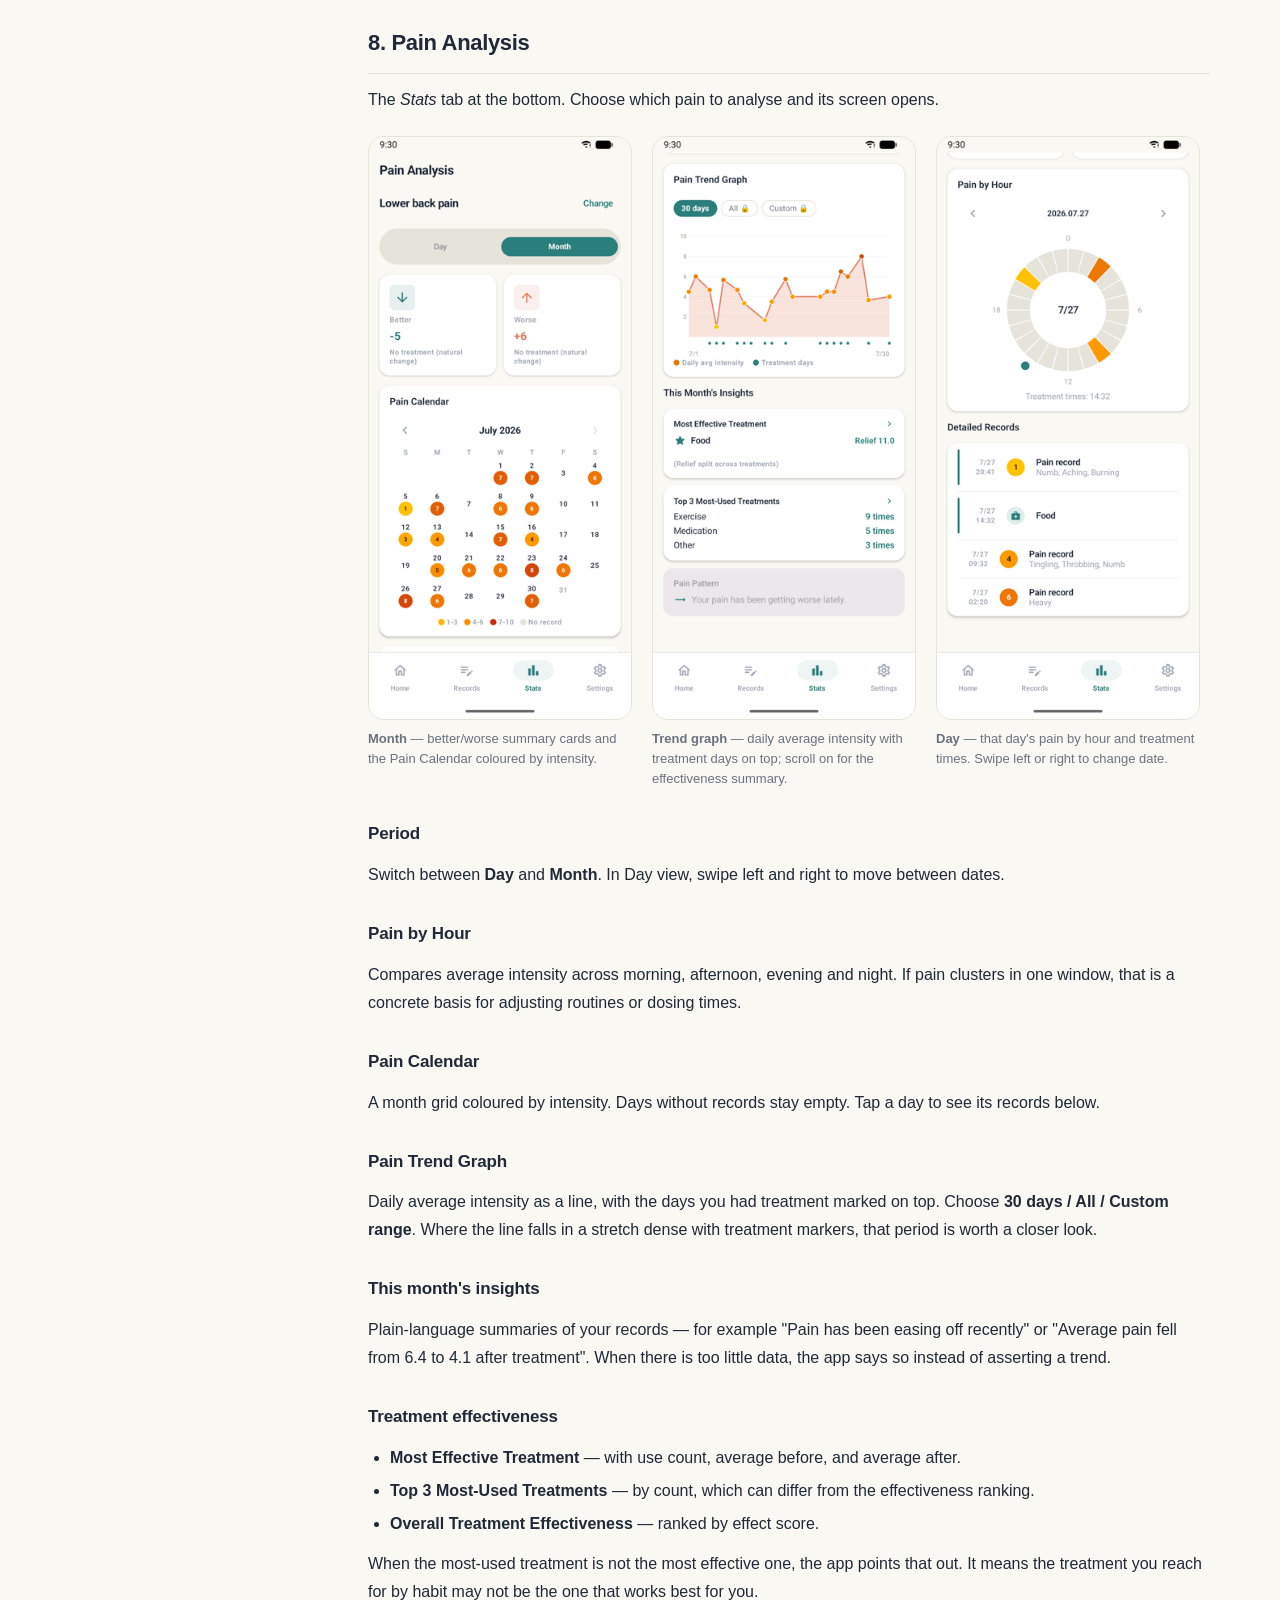
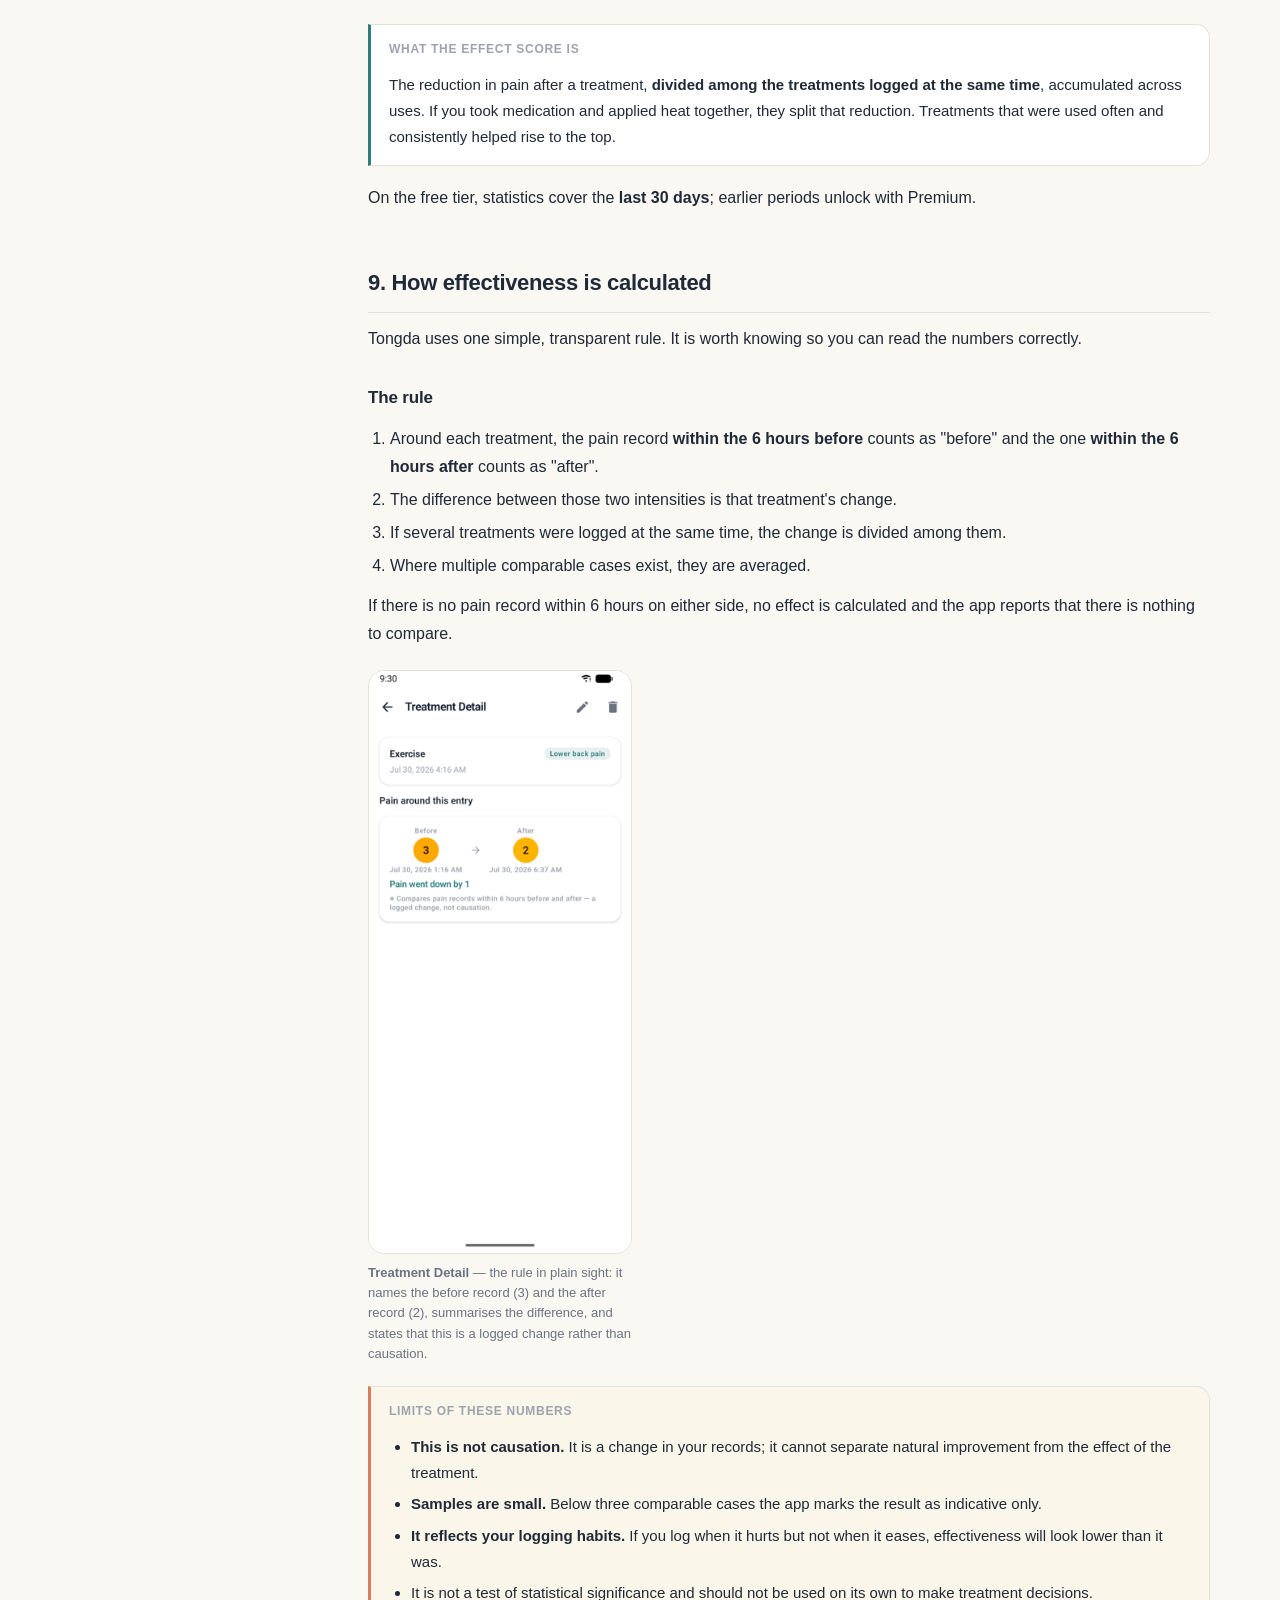
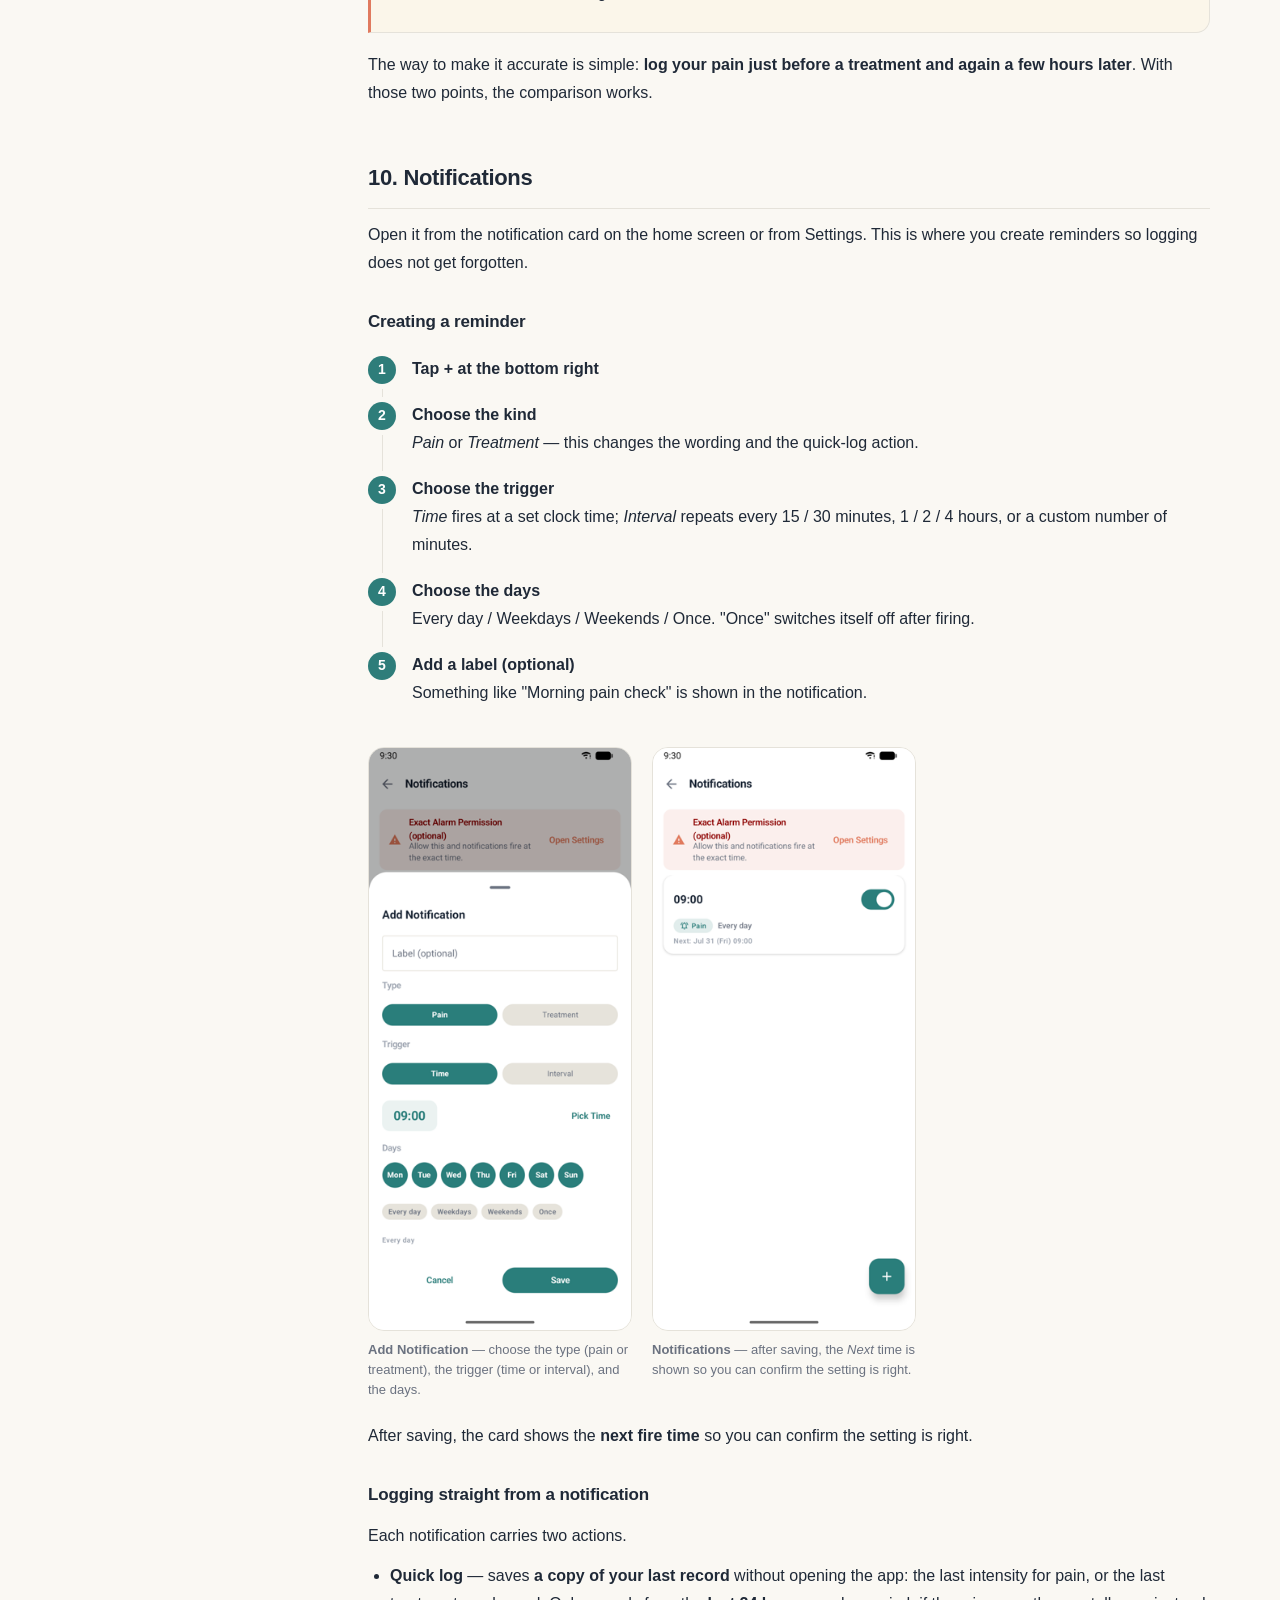
==== commit 7b8624a7: "docs: 실제 조작법 장 추가 — 길게 눌러 삭제, 수정 경로, 항목 관리 코드에서 확인한 제스처를 그대로 문서화했다. - 통증 이슈: 통증 선택에서 길게 누르기 → 카드 흔들림" ====
--- a/en/index.html
+++ b/en/index.html
@@ -30,6 +30,7 @@
     <li><a href="#pain">Logging pain</a></li>
     <li><a href="#bodymap">Using the body map</a></li>
     <li><a href="#treatment">Logging treatments</a></li>
+    <li><a href="#manage">Editing and deleting</a></li>
     <li><a href="#browse">Browsing your records</a></li>
     <li><a href="#stats">Pain Analysis</a></li>
     <li><a href="#effect">How effectiveness is calculated</a></li>
@@ -53,6 +54,7 @@
   <div class="chips">
     <a class="chip" href="#quickstart">First steps</a>
     <a class="chip" href="#bodymap">Body map</a>
+    <a class="chip" href="#manage">Fix or delete an entry</a>
     <a class="chip" href="#report">Report for your doctor</a>
     <a class="chip" href="#backup">New phone · backup</a>
     <a class="chip" href="#faq">Notifications not arriving</a>
@@ -60,7 +62,7 @@
 </div>
 
 <section id="intro">
-  <h2>1. What Tongda is for</h2>
+  <h2>What Tongda is for</h2>
   <p>Pain is hard to remember accurately. "Is it better than last month?" is difficult to answer honestly, and judgments about which medication or therapy helped end up resting on impressions. Tongda exists to close that gap.</p>
   <ul>
     <li><strong>Log Pain</strong> — record when it hurt, where, and how badly, by drawing directly on a body map.</li>
@@ -72,13 +74,13 @@
 </section>
 
 <section id="quickstart">
-  <h2>2. Get started in 3 minutes</h2>
+  <h2>Get started in 3 minutes</h2>
   <p>Every record in Tongda belongs to a <strong>pain</strong> — a named condition you want to track, such as "Lower back pain" or "Migraine". So the first step is creating one.</p>
   <ol class="steps">
     <li><b>Tap <em>Log Pain</em> on the home screen</b>It is in the quick-record area.</li>
     <li><b>On the Select Pain screen, tap <em>+</em> to add one</b>Be specific enough to recognise later — for example "Right shoulder pain" or "Knee pain (stairs)".</li>
     <li><b>Select it to open the logging screen</b>The date and time are pre-filled with the current moment; change them if the episode was earlier.</li>
-    <li><b>Tap <em>Edit</em> and mark where it hurts on the body map</b>Pick an intensity and paint with your finger. See <a href="#bodymap">chapter 4</a> for the controls.</li>
+    <li><b>Tap <em>Edit</em> and mark where it hurts on the body map</b>Pick an intensity and paint with your finger. See the <a href="#bodymap">body map chapter</a> for the controls.</li>
     <li><b>Choose symptom types and add a note</b>Picking sensations like "Tingling" or "Stiff" lets you see how the character of the pain changes over time.</li>
     <li><b>Save</b>It appears immediately on the home screen's recent-pain card.</li>
   </ol>
@@ -99,7 +101,7 @@
 </section>
 
 <section id="pain">
-  <h2>3. Logging pain</h2>
+  <h2>Logging pain</h2>
   <p>Start from <em>Log Pain</em> on the home screen or from the bottom tab bar. The screen has four parts.</p>
 
   <figure class="shot">
@@ -125,16 +127,12 @@
   <h3>Note</h3>
   <p>Use the note for context that no number captures — weather, sleep, an unusually heavy day. Notes are searchable from the <a href="#browse">Records list</a>.</p>
 
-  <h3>Editing and deleting</h3>
-  <p>Existing records can be edited or deleted from the Records list or the detail screen.</p>
-  <div class="warn">
-    <span class="label">Important</span>
-    <p>Editing or deleting a pain record <strong>also changes the treatment-effectiveness results</strong> in your statistics and reports. Effectiveness is computed by comparing pain records around each treatment, so changing one record changes how that treatment is scored. Deletion cannot be undone.</p>
-  </div>
+  <h3>Changing or removing an entry</h3>
+  <p>Editing and deleting saved records, deleting a pain, and tidying the symptom and treatment lists each work differently — they are collected in <a href="#manage">Editing and deleting</a>.</p>
 </section>
 
 <section id="bodymap">
-  <h2>4. Using the body map</h2>
+  <h2>Using the body map</h2>
   <p>The body map lets you paint the painful areas onto a body outline. Front and back are separate views you can switch between and record independently.</p>
 
   <figure class="shot">
@@ -187,7 +185,7 @@
 </section>
 
 <section id="treatment">
-  <h2>5. Logging treatments</h2>
+  <h2>Logging treatments</h2>
   <p>Start from <em>Log Treatment</em> on the home screen. A treatment is anything you did about the pain: medication, physical therapy, an injection, stretching, heat or ice.</p>
   <ol class="steps">
     <li><b>Check the date and time</b>Effectiveness compares pain before and after this moment, so use the actual time of the treatment.</li>
@@ -206,8 +204,85 @@
   <p>Tapping a treatment record opens the <strong>treatment detail</strong> screen, showing the pain before and after it, how many times you have used it for this pain, and its average effect. Editing and deleting happen here too, and — as with pain records — they change your statistics.</p>
 </section>
 
+<section id="manage">
+  <h2>Editing and deleting</h2>
+  <p>How you remove something depends on what it is. <strong>Records</strong> are deleted with a button on their detail screen; a <strong>pain</strong> and the <strong>symptom and treatment items</strong> are deleted by <strong>long-pressing</strong> them. The difference is deliberate — it makes the destructive actions hard to trigger by accident.</p>
+
+  <div class="tablewrap">
+  <table>
+    <thead><tr><th>What</th><th>Edit</th><th>Delete</th></tr></thead>
+    <tbody>
+      <tr><td>A single pain record</td><td>Detail view → ✏️ in the top bar</td><td>Detail view → 🗑 in the top bar</td></tr>
+      <tr><td>A single treatment record</td><td>Treatment detail → <em>Edit</em></td><td>Treatment detail → <em>Delete</em></td></tr>
+      <tr><td>A pain</td><td>Renaming and changing status are not supported</td><td>Select Pain → <strong>long-press</strong> → ⊖</td></tr>
+      <tr><td>Symptom / treatment items</td><td>No renaming (create a new one)</td><td><strong>Long-press</strong> the chip → ⊖</td></tr>
+    </tbody>
+  </table>
+  </div>
+
+  <h3>A single pain record</h3>
+  <ol class="steps">
+    <li><b>Open the record</b>Tap a pain record in the <em>Records</em> tab, or the <em>Recent Pain</em> card on the home screen. The detail view opens.</li>
+    <li><b>Use the icons in the top bar</b>📄 report · ✏️ edit · 🗑 delete — all three act on <strong>the record currently on screen</strong>.</li>
+    <li><b>Use ← → to move between records</b>They step to the previous or newer record of the same pain. Edit and delete then apply to <strong>whichever record you moved to</strong>, so check the date and intensity on screen before deleting.</li>
+  </ol>
+  <p><strong>Edit</strong> reopens the logging screen exactly as you saved it — date and time, body map, symptoms and note are all editable. When you tap <em>Save</em>, a <strong>warning appears once</strong>: your edit will feed into the treatment-effectiveness results in statistics and reports, so existing figures may change. You have to tap <em>Save</em> again in that dialog to apply it.</p>
+  <p><strong>Delete</strong> also asks for confirmation. Once confirmed it is gone and <strong>cannot be undone</strong>.</p>
+
+  <h3>A single treatment record</h3>
+  <p>Tap a treatment in the Records list (or the <em>Recent Treatment</em> card on the home screen) to open the treatment detail, which has <em>Edit</em> and <em>Delete</em> in the top bar. Saving an edit shows the same one-time warning as a pain record.</p>
+
+  <div class="warn">
+    <span class="label">Editing a record changes the numbers</span>
+    <p>Editing or deleting a pain or treatment record <strong>also changes the treatment-effectiveness results</strong> in your statistics and reports. Effectiveness is computed by comparing the pain records around each treatment (see <a href="#effect">how effectiveness is calculated</a>), so changing one record changes how that treatment is scored. That is why the app warns you before saving.</p>
+  </div>
+
+  <h3>Deleting a pain — long-press</h3>
+  <ol class="steps">
+    <li><b>Open the Select Pain screen</b>It is the screen you get from <em>Log Pain</em> on the home screen.</li>
+    <li><b>Long-press a pain card</b>The cards start to wiggle and a ⊖ badge appears at the top right of each one.</li>
+    <li><b>Tap ⊖ on the one you want gone</b>A confirmation dialog appears; it is only deleted once you tap <em>Delete</em> there.</li>
+    <li><b>To back out, tap any card once</b>While the cards are wiggling, the first tap <strong>exits wiggle mode instead of selecting</strong> — so you will not accidentally open the logging screen.</li>
+  </ol>
+  <div class="warn">
+    <span class="label">Warning</span>
+    <p>Deleting a pain <strong>also deletes every pain record and treatment record attached to it</strong>. This cannot be undone.</p>
+    <p>If a condition has resolved and you simply will not log it any more, <strong>leave it in place.</strong> A pain sitting in the list costs you nothing, and if the same problem returns you can read the old history alongside the new. Deleting is best reserved for entries you created by mistake.</p>
+  </div>
+
+  <h3>Tidying symptom and treatment items — long-press</h3>
+  <p>The <strong>symptom chips</strong> on the logging screen and the <strong>treatment item chips</strong> on the treatment screen work the same way.</p>
+  <ol class="steps">
+    <li><b>Long-press a chip</b>Only the chips in <strong>that chip's category</strong> start wiggling and get a ⊖ badge; other categories are untouched.</li>
+    <li><b>Tap ⊖ on the chips you want out of the list</b>This happens immediately, without a confirmation dialog. See the table below for what it does.</li>
+    <li><b>Tap <em>Done</em> next to the category title</b>The wiggling stops and tapping selects chips normally again.</li>
+  </ol>
+  <div class="tablewrap">
+  <table>
+    <thead><tr><th>Kind of chip</th><th>What ⊖ does</th></tr></thead>
+    <tbody>
+      <tr><td><strong>An item you added</strong> (via <em>+ Add</em>)</td><td>Removed from the list for good. You can recreate it with <em>+ Add</em>.</td></tr>
+      <tr><td><strong>A built-in item</strong></td><td>Hidden from the list. It is concealed rather than deleted.</td></tr>
+    </tbody>
+  </table>
+  </div>
+  <ul>
+    <li>Either way, <strong>records you already saved are untouched</strong> — only the list of choices for future records changes.</li>
+    <li>If the item was selected on the record you are writing, that selection is cleared too.</li>
+  </ul>
+  <div class="warn">
+    <span class="label">Hiding built-in items is one-way</span>
+    <p>A hidden <strong>built-in item cannot currently be brought back from inside the app</strong> — adding an item with the same name via <em>+ Add</em> will not restore it. However long the list feels, it is safer to leave the built-in items alone and add the wordings you actually use with <em>+ Add</em>.</p>
+  </div>
+
+  <div class="note">
+    <span class="label">Clearing everything and starting over</span>
+    <p>Settings → Data → <em>Reset Data</em> deletes every pain, record and treatment at once. That cannot be undone either, so check your <a href="#backup">backup</a> first.</p>
+  </div>
+</section>
+
 <section id="browse">
-  <h2>6. Browsing your records</h2>
+  <h2>Browsing your records</h2>
   <h3>Records list</h3>
   <p>The <em>Records</em> tab at the bottom. Filter by <strong>All / Pain / Treatment</strong>, and use the search field to search <strong>notes and treatment names</strong>. Searching "injection" finds the injection treatments; searching a word you used in a note finds those pain records.</p>
 
@@ -227,7 +302,7 @@
 </section>
 
 <section id="stats">
-  <h2>7. Pain Analysis</h2>
+  <h2>Pain Analysis</h2>
   <p>The <em>Stats</em> tab at the bottom. Choose which pain to analyse and its screen opens.</p>
 
   <div class="shots">
@@ -275,7 +350,7 @@
 </section>
 
 <section id="effect">
-  <h2>8. How effectiveness is calculated</h2>
+  <h2>How effectiveness is calculated</h2>
   <p>Tongda uses one simple, transparent rule. It is worth knowing so you can read the numbers correctly.</p>
   <h3>The rule</h3>
   <ol>
@@ -303,7 +378,7 @@
 </section>
 
 <section id="notif">
-  <h2>9. Notifications</h2>
+  <h2>Notifications</h2>
   <p>Open it from the notification card on the home screen or from Settings. This is where you create reminders so logging does not get forgotten.</p>
 
   <h3>Creating a reminder</h3>
@@ -345,7 +420,7 @@
 </section>
 
 <section id="widget">
-  <h2>10. Home screen widget</h2>
+  <h2>Home screen widget</h2>
   <p>A widget on your home screen shows your most recent pain and jumps straight into logging. Long-press the home screen and pick Tongda from the widget list.</p>
   <p>Once placed, you can adjust:</p>
   <ul>
@@ -355,7 +430,7 @@
 </section>
 
 <section id="report">
-  <h2>11. Exporting a report</h2>
+  <h2>Exporting a report</h2>
   <p>This produces a document to bring to an appointment. Go to Settings → Report → <em>Export Report</em>, or start from a pain's detail screen. Pick the pain, choose where to save, and the report is written as a <strong>PDF file</strong>.</p>
 
   <h3>What the report contains</h3>
@@ -368,7 +443,7 @@
       <tr><td>Key figures</td><td>Average intensity, last 7 days, peak intensity, trend against the start, most frequent time of day</td></tr>
       <tr><td>Pain trend</td><td>Daily average intensity chart with treatment days marked</td></tr>
       <tr><td>Accompanying symptoms</td><td>Most frequently logged symptom types</td></tr>
-      <tr><td>Treatment Response</td><td>Uses and before/after change per treatment (method in <a href="#effect">chapter 8</a>)</td></tr>
+      <tr><td>Treatment Response</td><td>Uses and before/after change per treatment (method in <a href="#effect">how effectiveness is calculated</a>)</td></tr>
       <tr><td>Timeline · Appendix</td><td>Every pain and treatment record in the period, in chronological order</td></tr>
     </tbody>
   </table>
@@ -382,7 +457,7 @@
 </section>
 
 <section id="backup">
-  <h2>12. Backup and restore</h2>
+  <h2>Backup and restore</h2>
   <p>Because records live only on your device, <strong>always export a backup before changing phones or uninstalling the app</strong>. Go to Settings → Data.</p>
 
   <h3>Export Data</h3>
@@ -404,7 +479,7 @@
 </section>
 
 <section id="settings">
-  <h2>13. Language and text size</h2>
+  <h2>Language and text size</h2>
   <h3>Language</h3>
   <p>Settings → Language offers <strong>System default / 한국어 / English</strong>. The app's language can differ from your device language. The change applies immediately, and this manual opens in whichever language the app is set to.</p>
   <p>Symptom and treatment items you created yourself stay in the language you typed them in. Only the items the app ships with are translated.</p>
@@ -418,7 +493,7 @@
 </section>
 
 <section id="premium">
-  <h2>14. Free limits and Premium</h2>
+  <h2>Free limits and Premium</h2>
   <p>Tongda is free to use, with ads and a few limits. Premium is a <strong>one-time purchase that lasts forever</strong> — not a subscription.</p>
   <div class="tablewrap">
   <table>
@@ -442,7 +517,7 @@
 </section>
 
 <section id="privacy">
-  <h2>15. Where your data lives</h2>
+  <h2>Where your data lives</h2>
   <ul>
     <li><strong>Records are stored on your device.</strong> There is no account or sign-in, and pain and treatment records are not uploaded to a server.</li>
     <li><strong>Backup files are yours to manage.</strong> You decide where the exported <code>.tngd</code> file is kept.</li>
@@ -453,7 +528,7 @@
 </section>
 
 <section id="faq">
-  <h2>16. Frequently asked questions</h2>
+  <h2>Frequently asked questions</h2>
 
   <details>
     <summary>My reminders never arrive.</summary>
@@ -478,8 +553,20 @@
   </details>
 
   <details>
+    <summary>I named a pain badly. Can I rename it?</summary>
+    <p><strong>Renaming is not currently supported</strong>, and neither is changing the status (active / chronic / resolved) — a pain you create always starts as "active".</p>
+    <p>If it holds almost no records yet, it is quicker to <a href="#manage">long-press and delete it</a> and create it again under the right name. If records have already accumulated, leave the name as it is: deleting takes every record and treatment attached to that pain with it, which is a far worse loss than an awkward name.</p>
+  </details>
+
+  <details>
+    <summary>I hid a built-in symptom (or treatment) item by mistake.</summary>
+    <p>Unfortunately it <strong>cannot be restored from inside the app</strong> — adding an item with the same name via <em>+ Add</em> does not lift the hiding. The only workaround today is to add your own item with a <strong>slightly different name</strong> (for example "Aching" → "Ache").</p>
+    <p>Records that already contain the item are unaffected, so your statistics and reports stay intact.</p>
+  </details>
+
+  <details>
     <summary>My statistics say there is not enough data.</summary>
-    <p>Trends and effectiveness need a minimum number of records. Effectiveness in particular requires a <strong>pain record within 6 hours before and after the treatment</strong> (<a href="#effect">chapter 8</a>). Logging pain just before a treatment and again a few hours later fills this in quickly. Once three or more comparable cases exist, the low-confidence notice disappears.</p>
+    <p>Trends and effectiveness need a minimum number of records. Effectiveness in particular requires a <strong>pain record within 6 hours before and after the treatment</strong> (<a href="#effect">how effectiveness is calculated</a>). Logging pain just before a treatment and again a few hours later fills this in quickly. Once three or more comparable cases exist, the low-confidence notice disappears.</p>
   </details>
 
   <details>
@@ -504,7 +591,7 @@
 </section>
 
 <section id="disclaimer">
-  <h2>17. Medical notice</h2>
+  <h2>Medical notice</h2>
   <div class="warn">
     <p>Tongda is a <strong>record-keeping tool</strong>, not a medical device. It is not intended to diagnose, treat, or prevent any disease.</p>
     <p>The trends and treatment effects it shows are <strong>indicative figures</strong> computed from what you entered. They do not establish statistical significance or medical causation. Do not make any treatment decision — including starting, stopping, or changing a medication — on the basis of these numbers alone. Consult your doctor or pharmacist.</p>
--- a/assets/manual.css
+++ b/assets/manual.css
@@ -237,12 +237,22 @@
 
 section { margin: 0 0 52px; scroll-margin-top: 84px; }
 
+/* Chapter numbers are generated, not written into the markup — inserting a
+   chapter must never mean renumbering every heading by hand. */
+main { counter-reset: chapter; }
+
 h2 {
   font-size: 22px;
   letter-spacing: -0.015em;
   margin: 0 0 6px;
   padding-bottom: 10px;
   border-bottom: 1px solid var(--border);
+}
+
+section > h2 { counter-increment: chapter; }
+
+section > h2::before {
+  content: counter(chapter) ". ";
 }
 
 h3 {
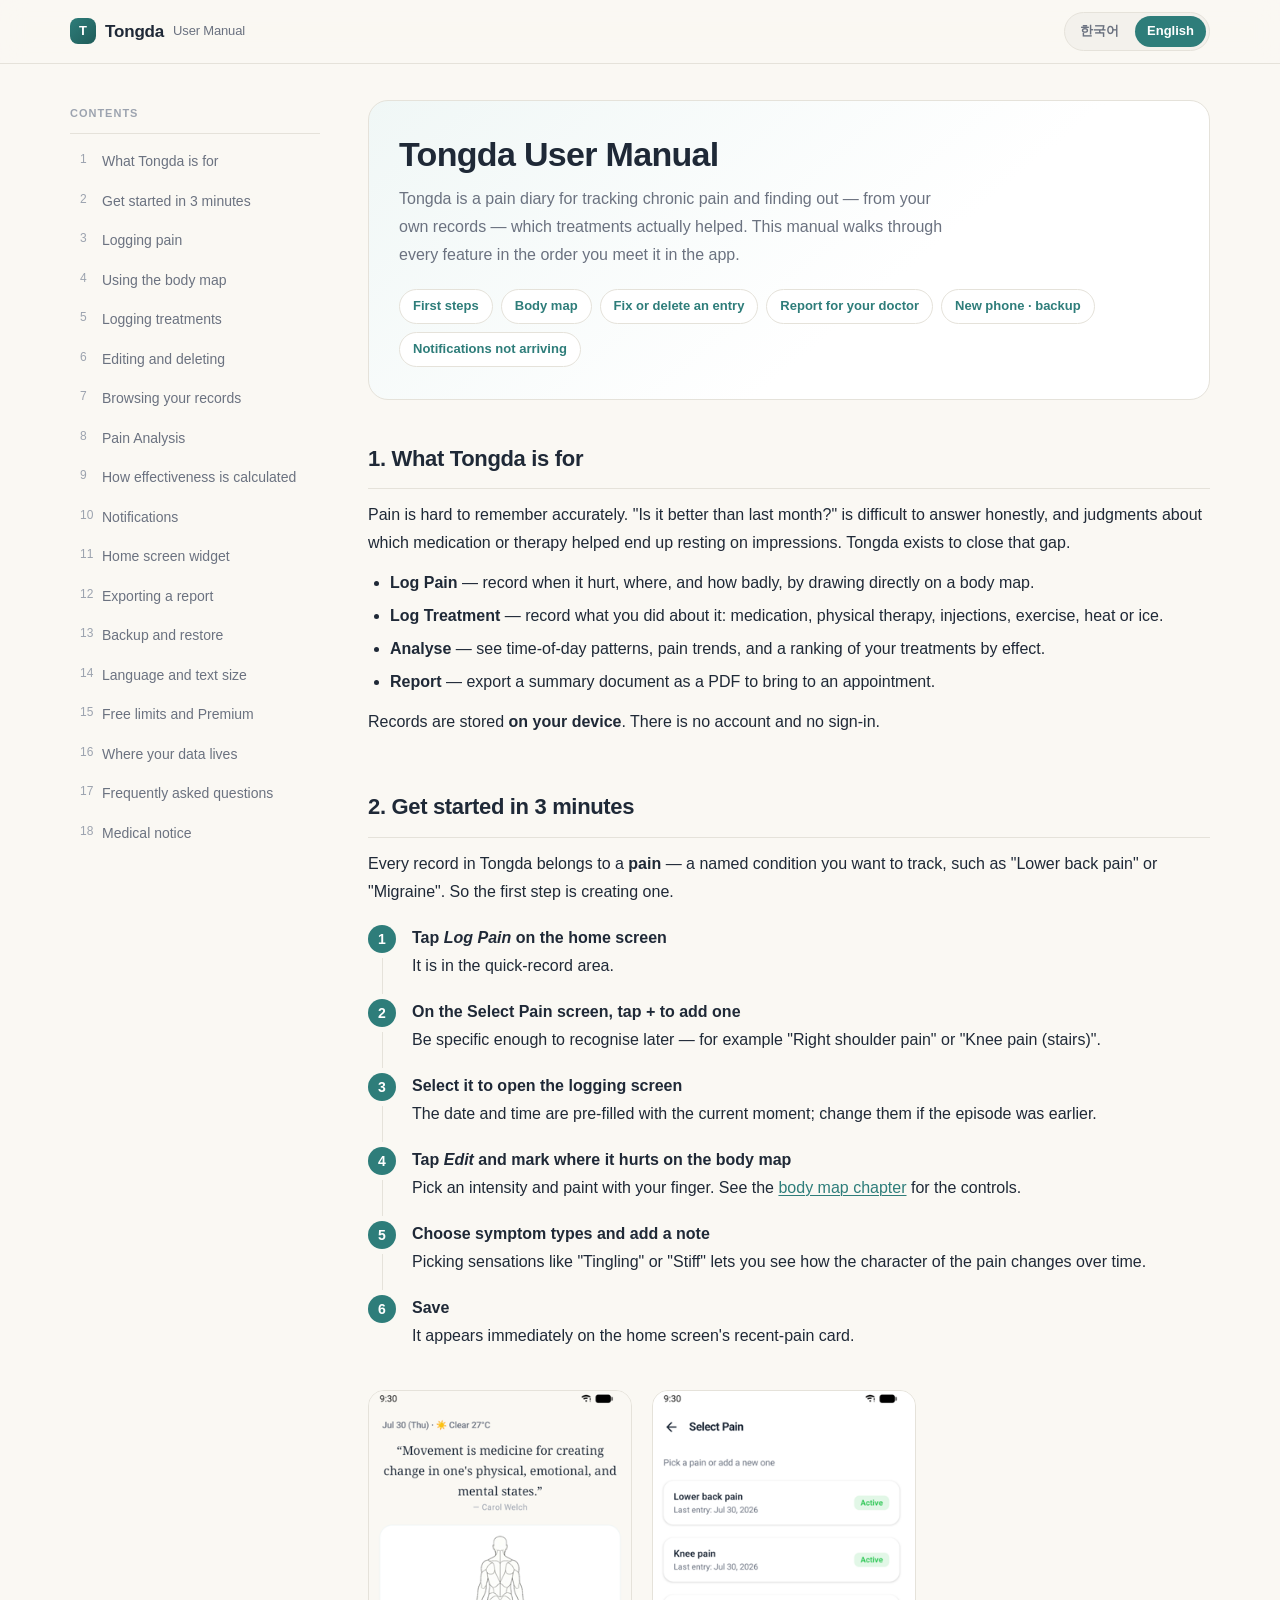
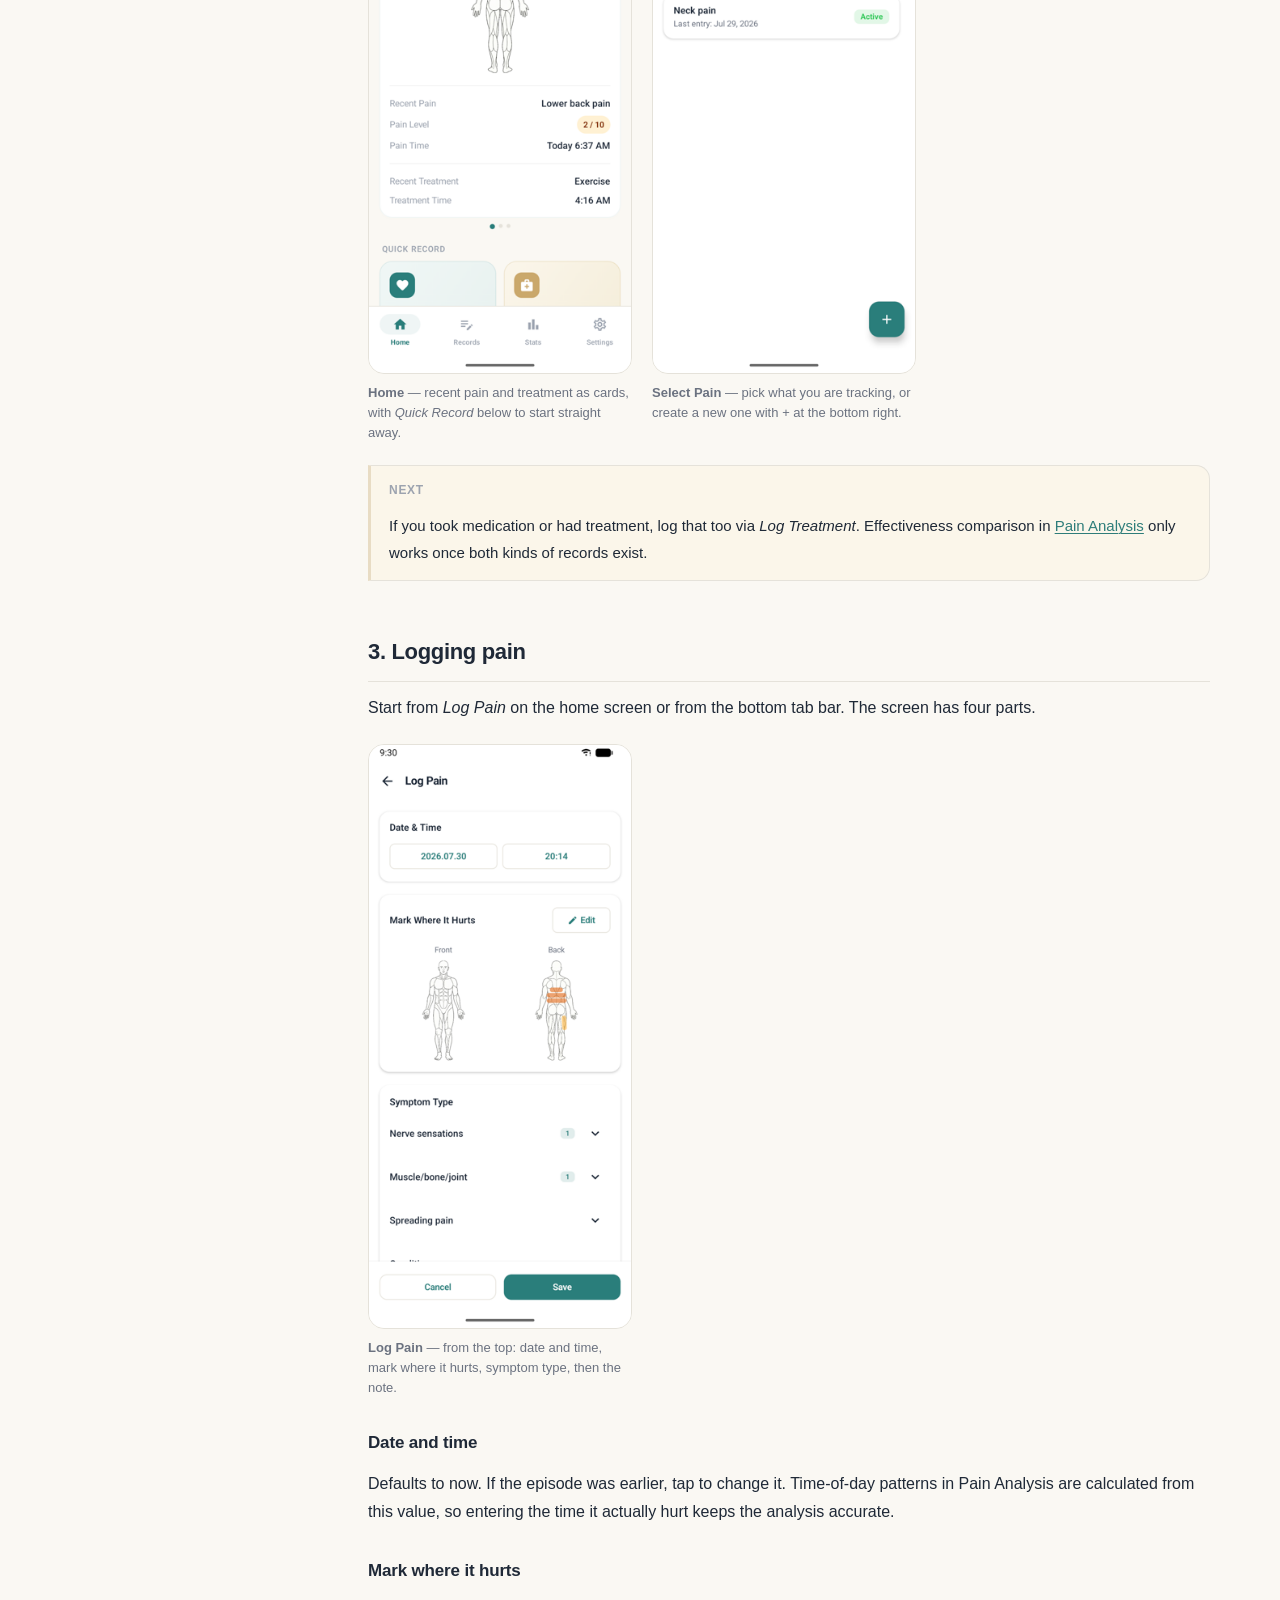
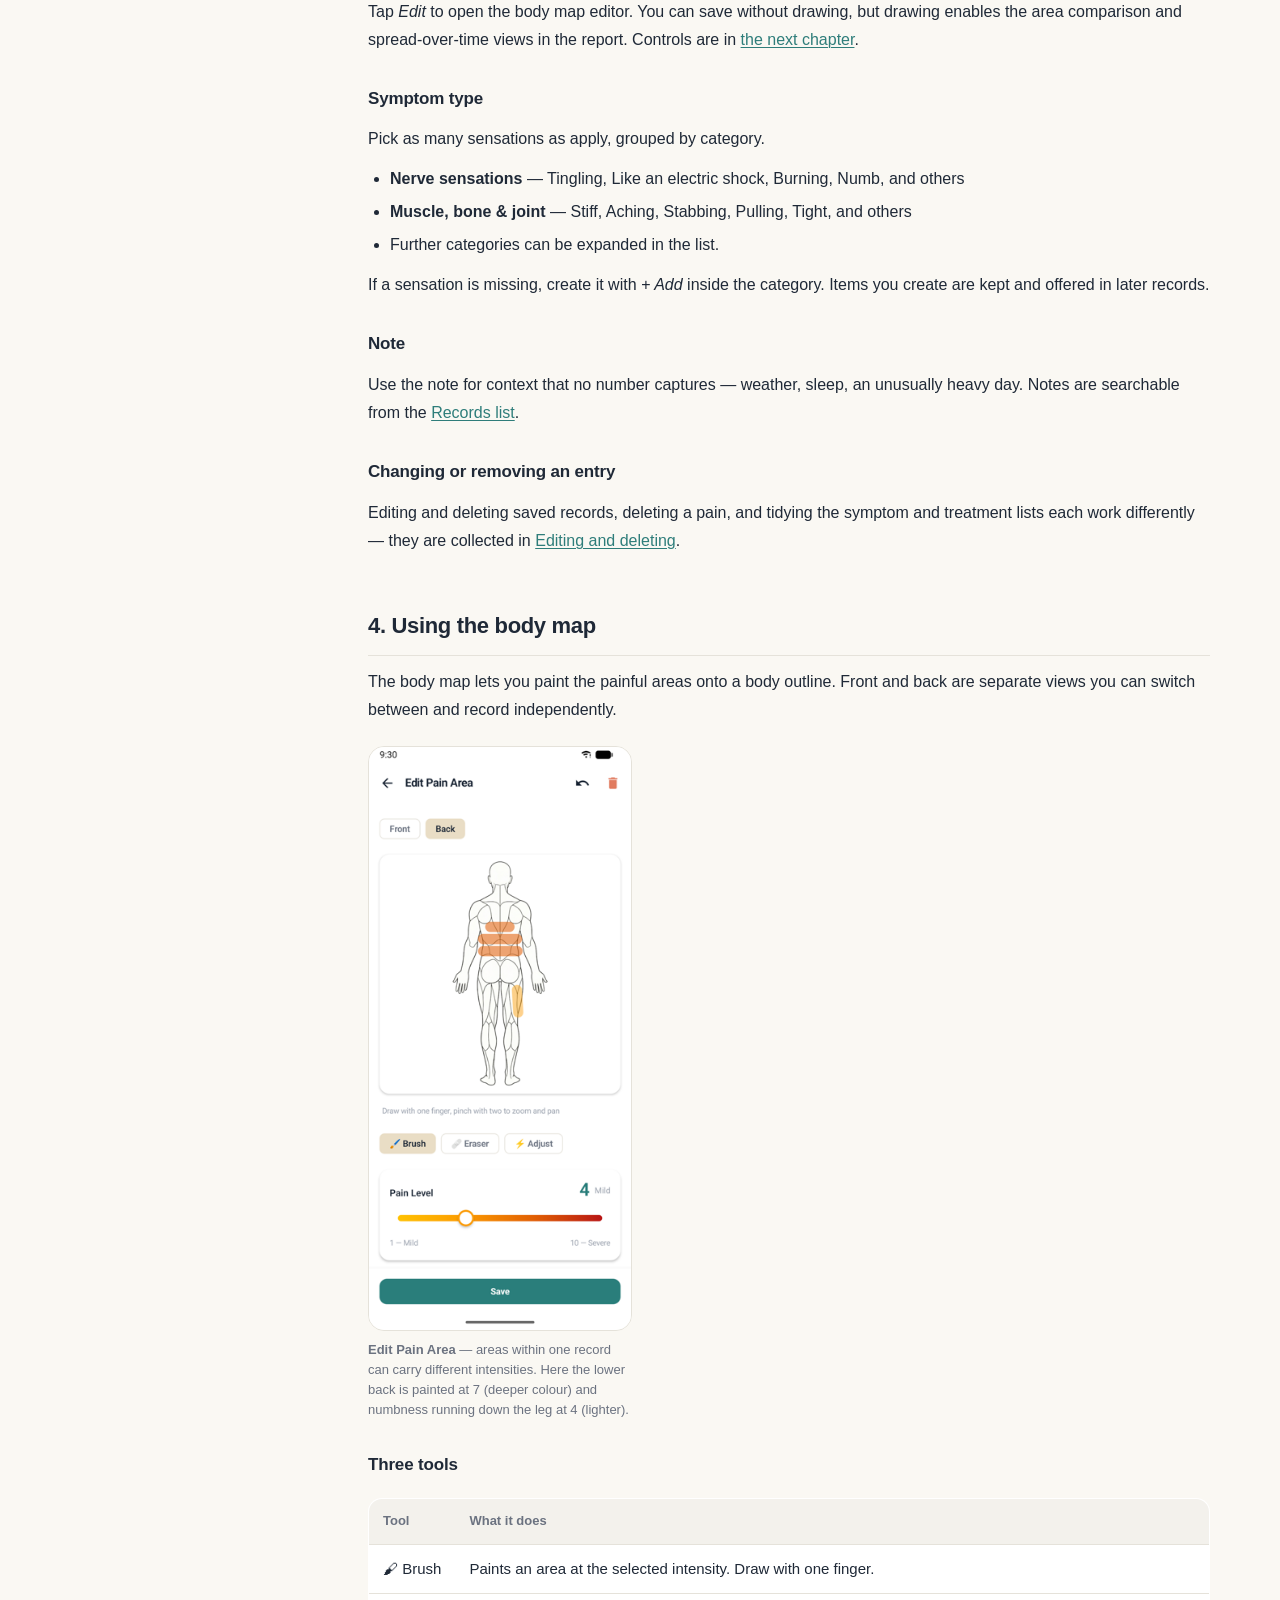
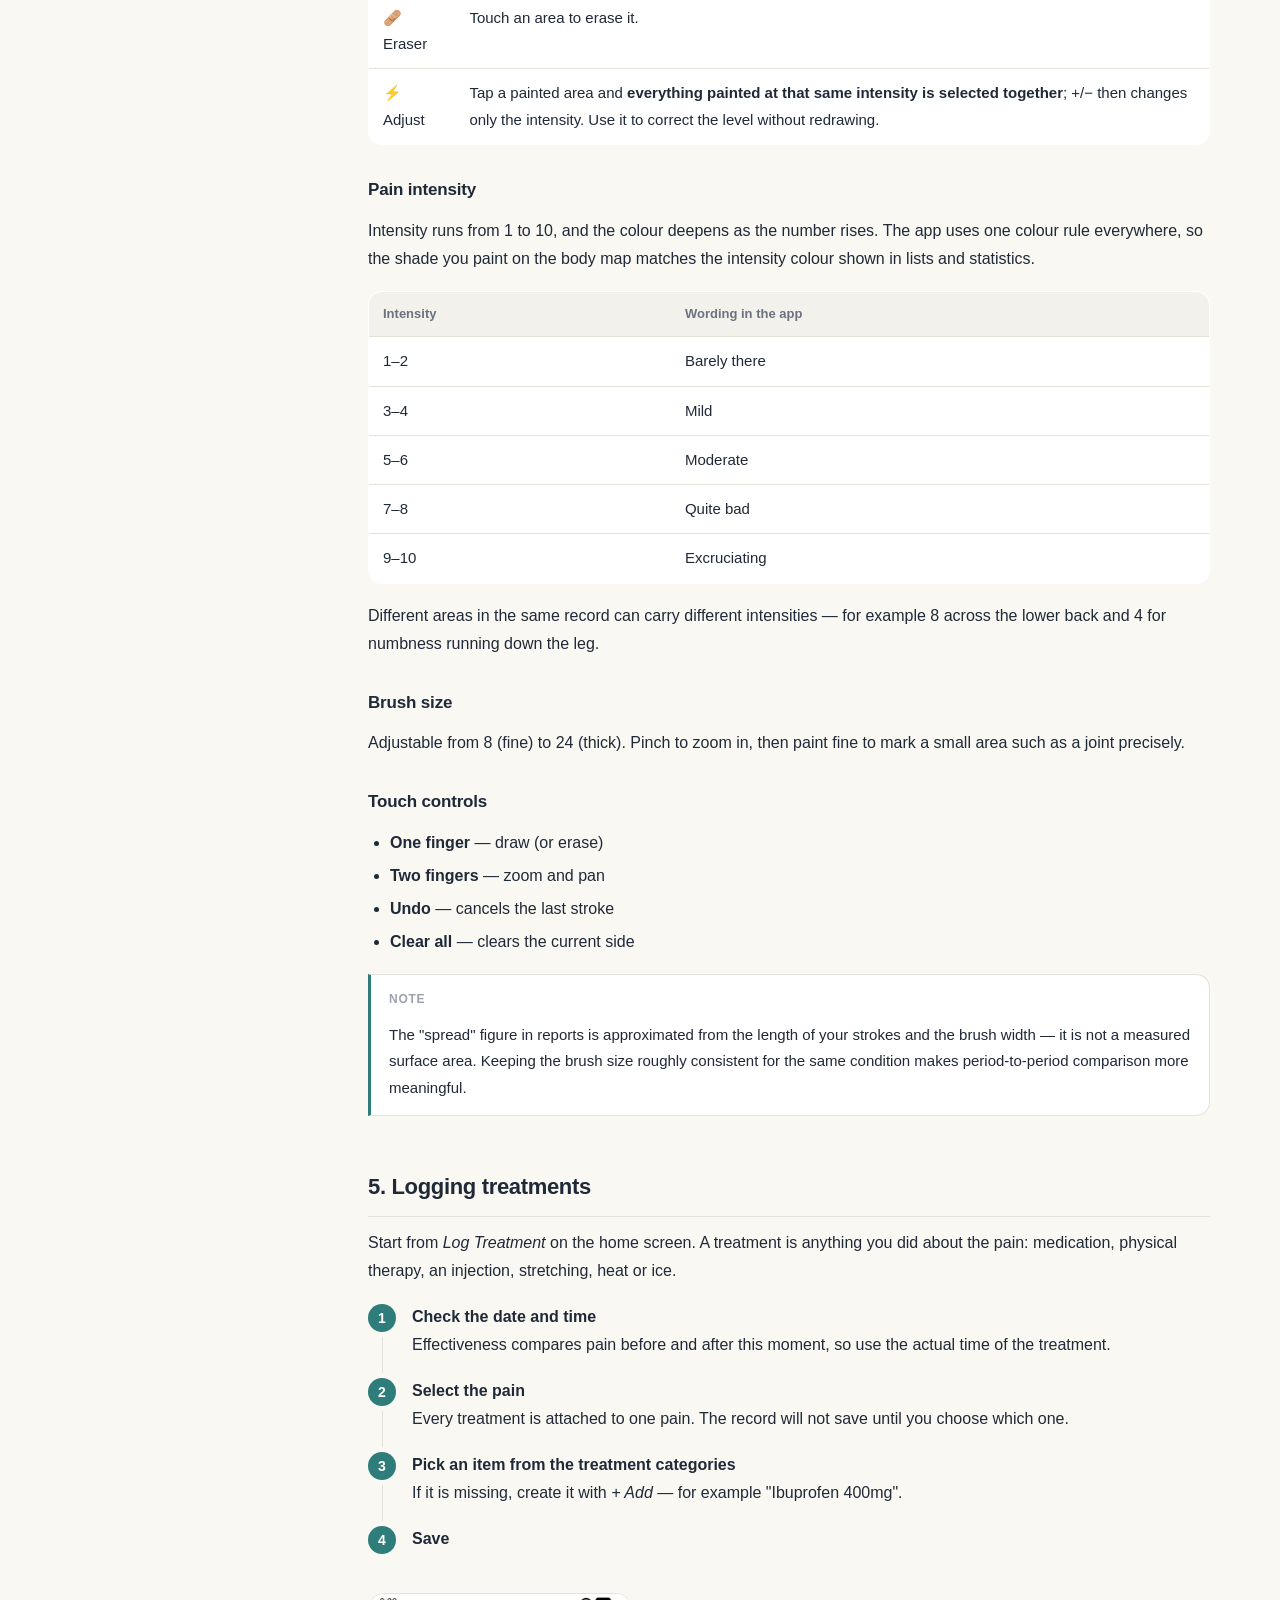
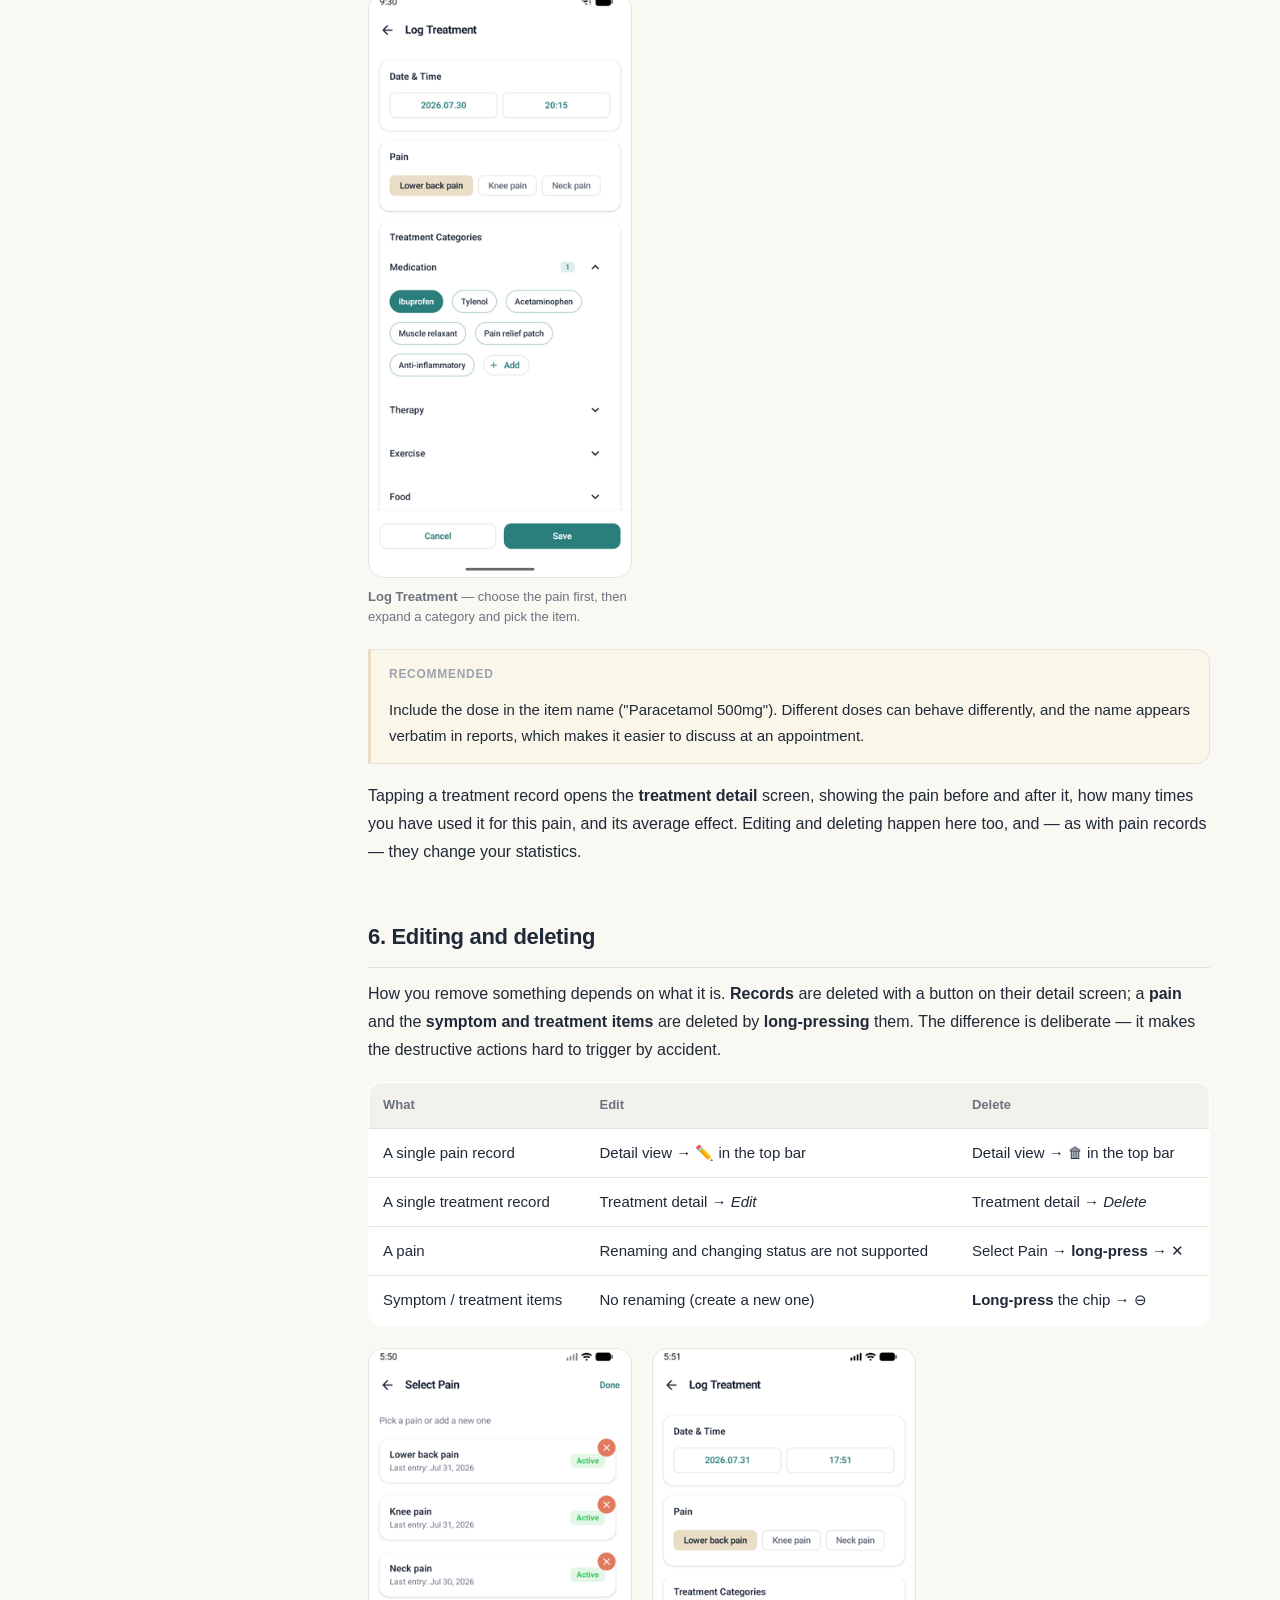
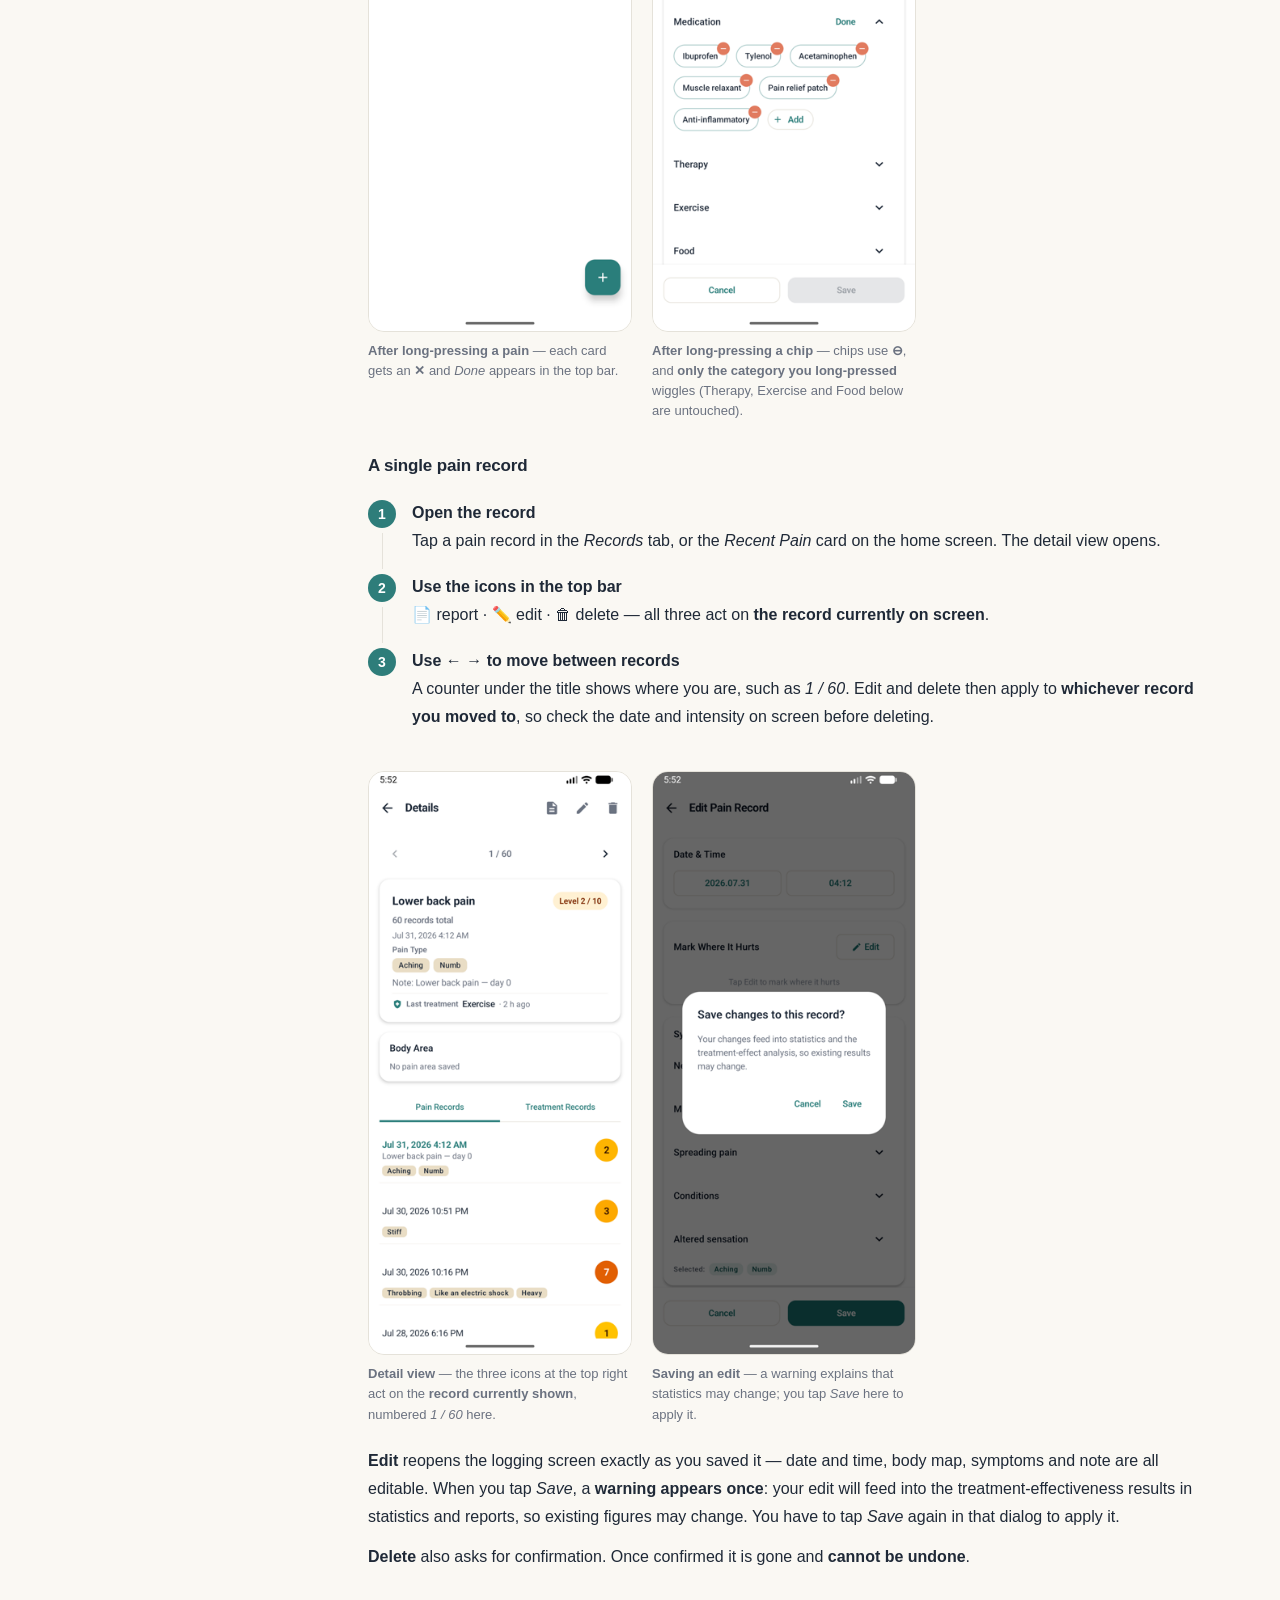
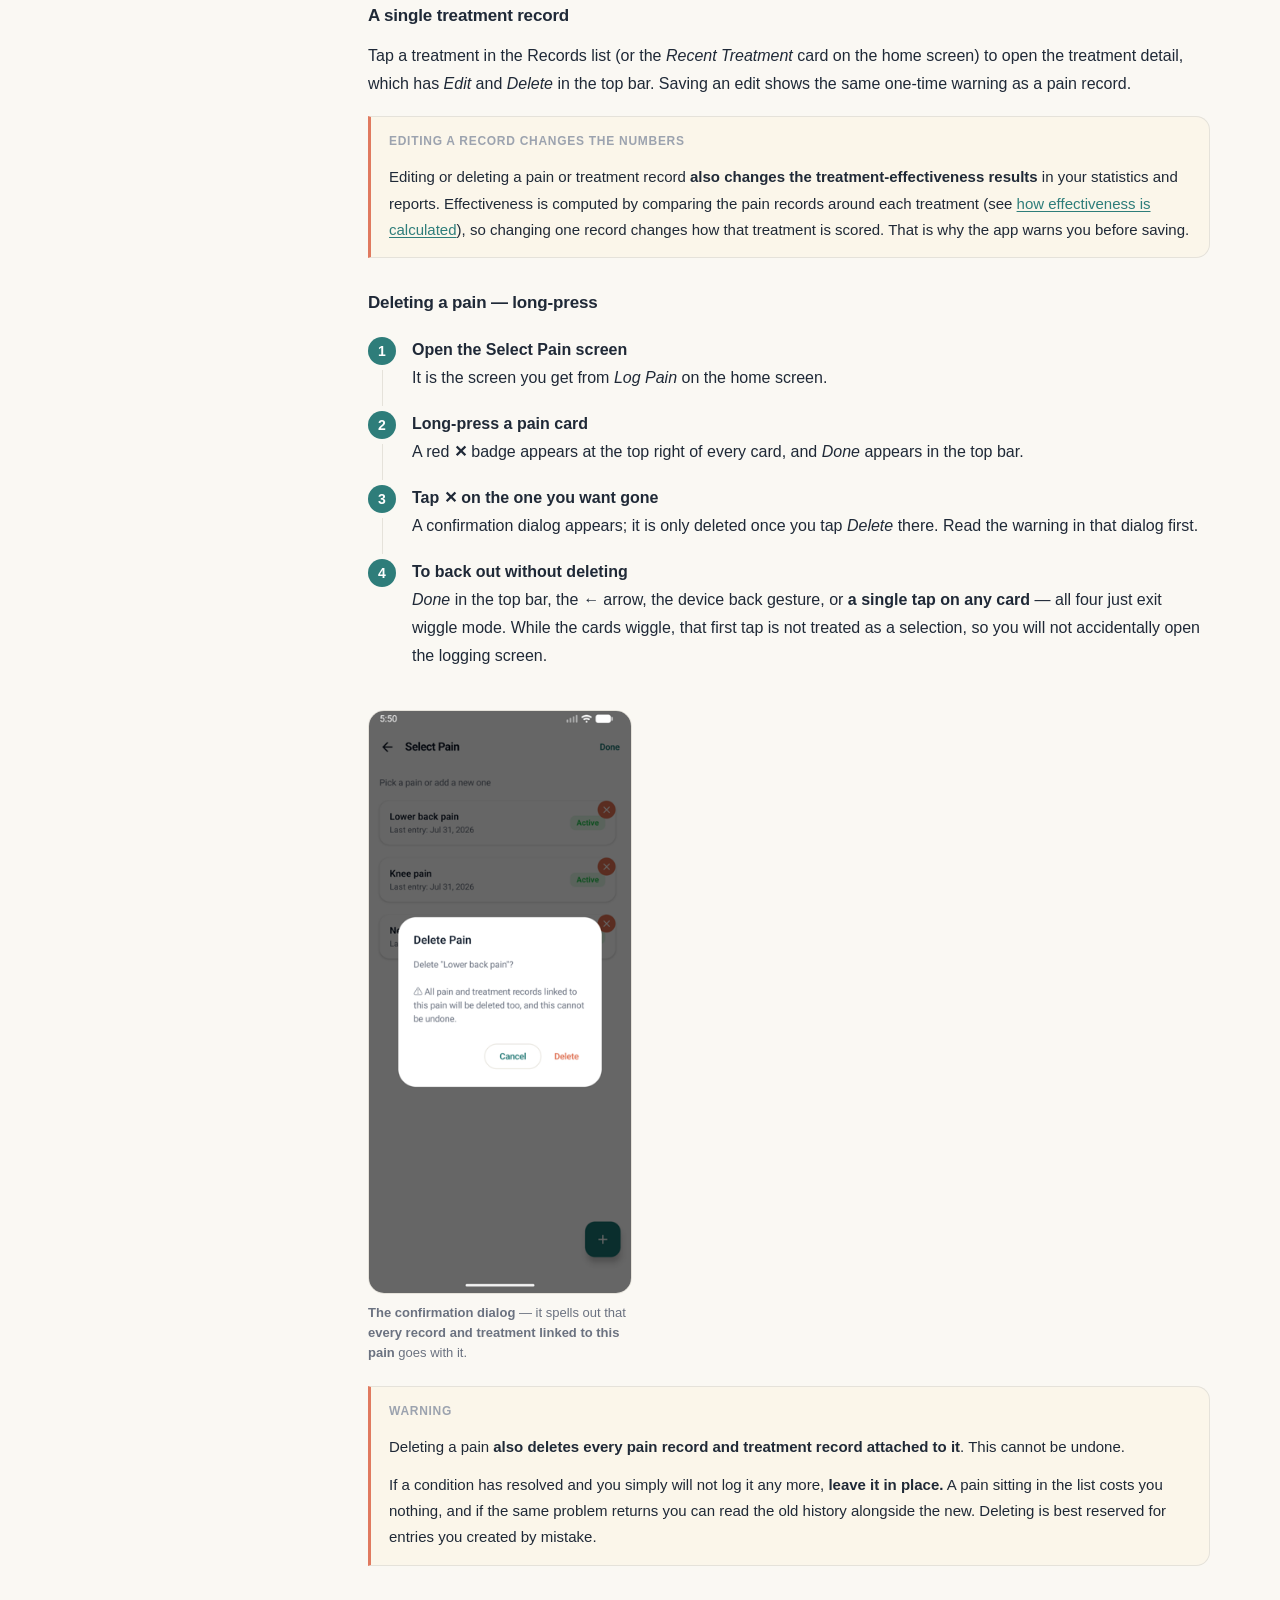
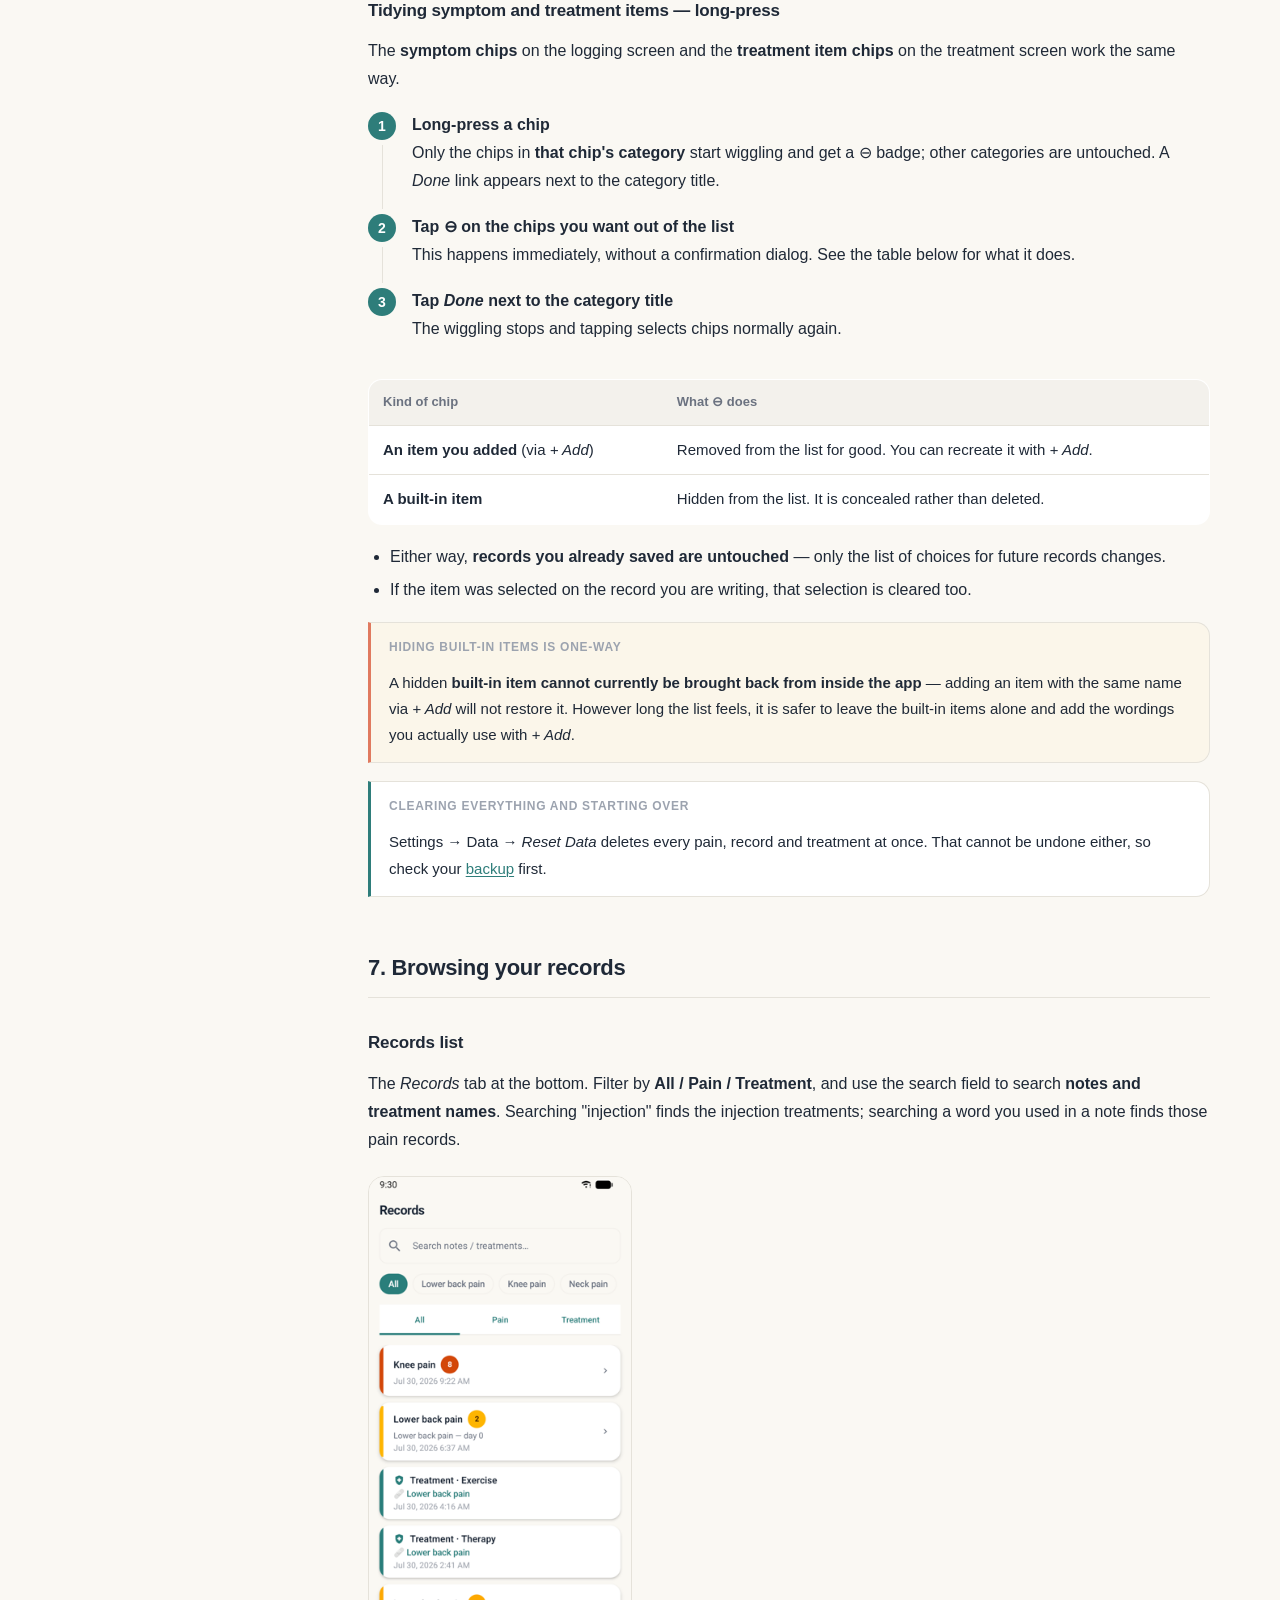
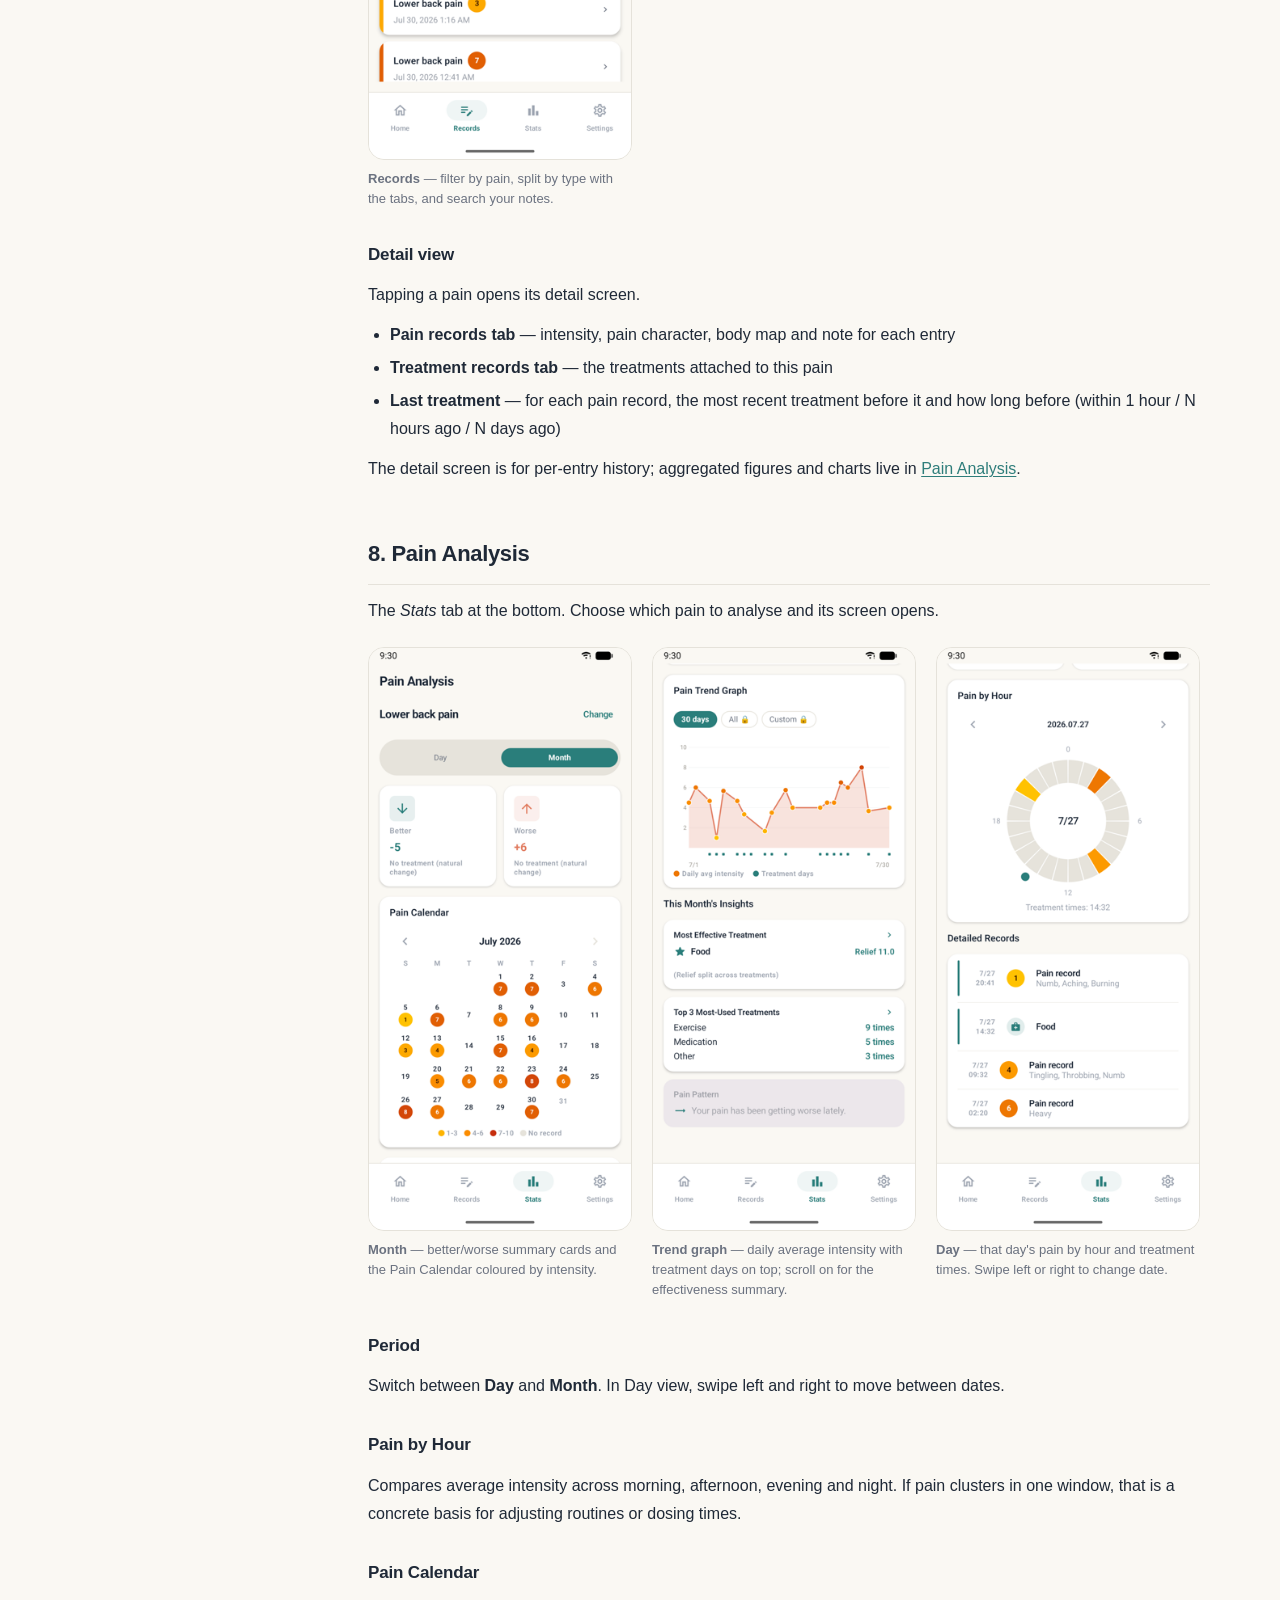
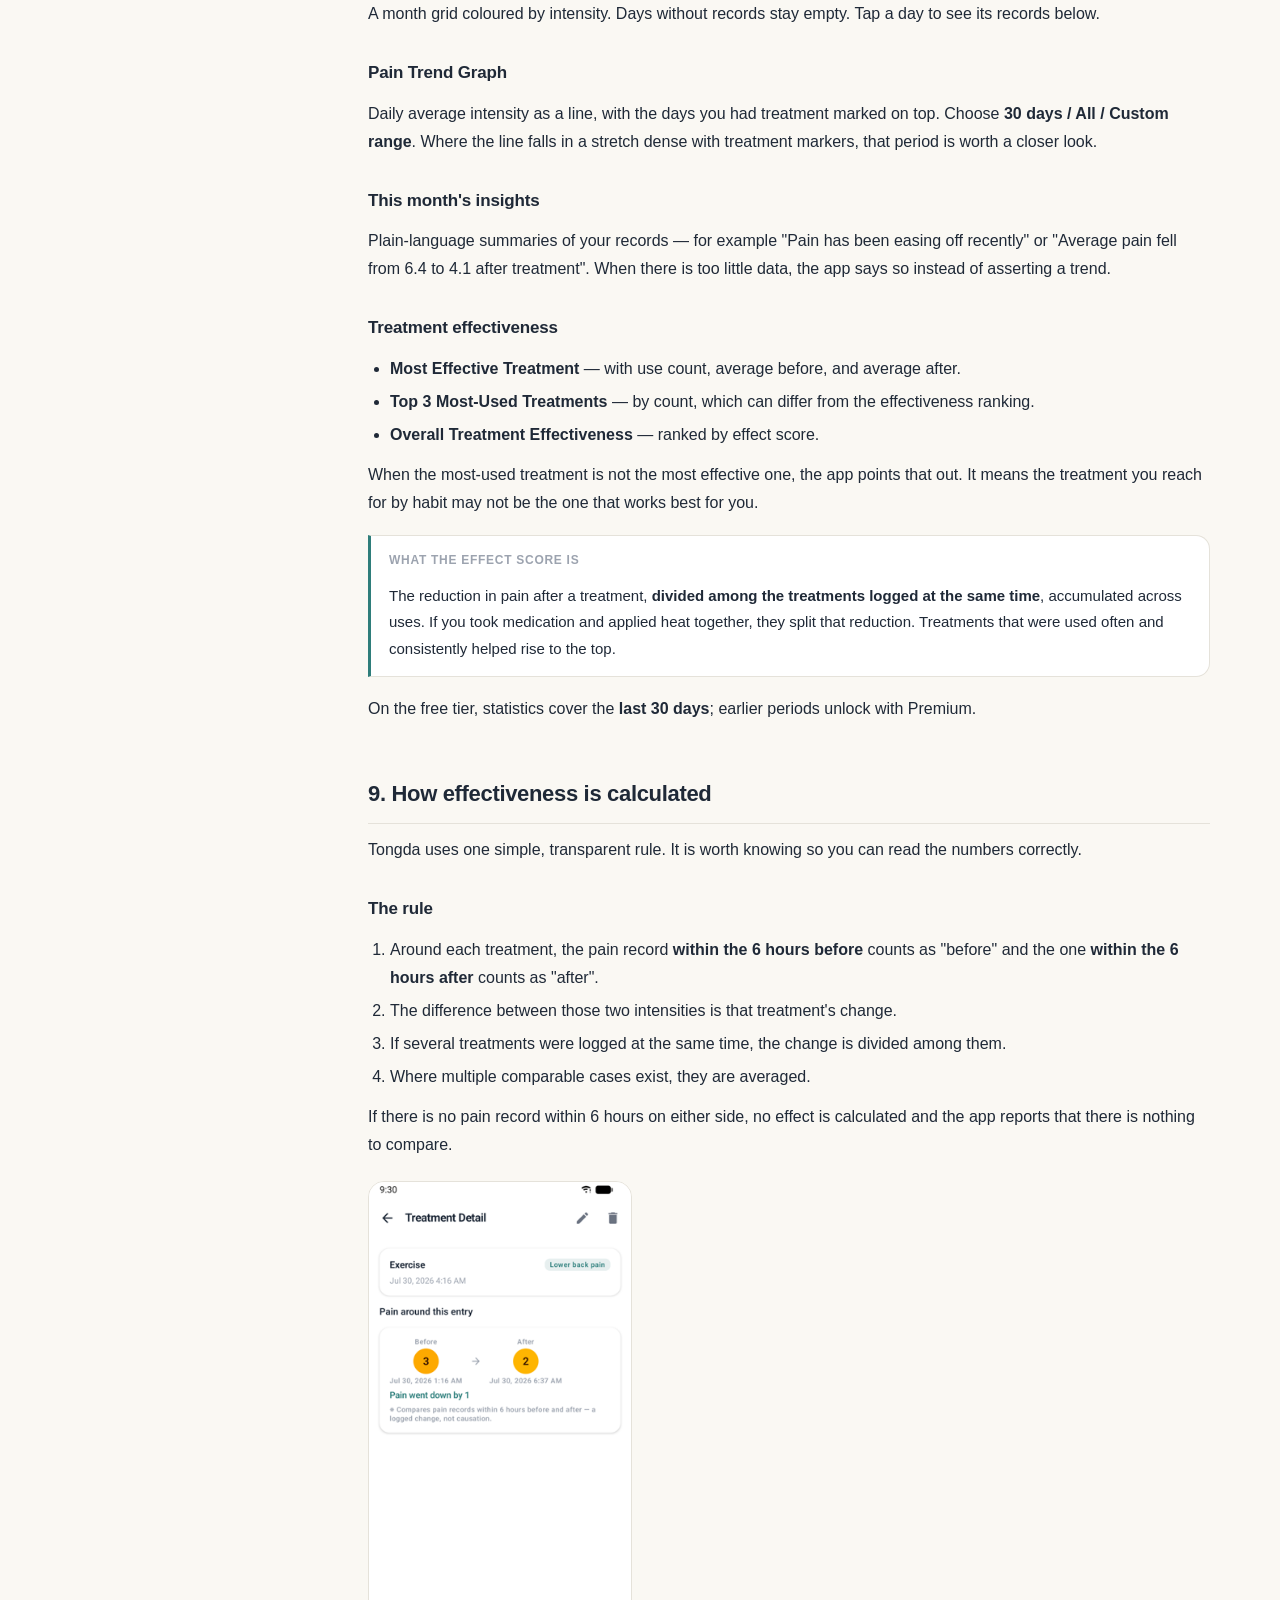
==== commit e769cd4b: "docs: 삭제·수정 화면 스크린샷 10장 추가 + 배지 표기 정정 에뮬레이터(vc196)에서 한/영 각각 실제 흐름을 재현해 촬영했다. - 14 통증 선택 흔들림 / 15 삭제 " ====
--- a/en/index.html
+++ b/en/index.html
@@ -214,18 +214,40 @@
     <tbody>
       <tr><td>A single pain record</td><td>Detail view → ✏️ in the top bar</td><td>Detail view → 🗑 in the top bar</td></tr>
       <tr><td>A single treatment record</td><td>Treatment detail → <em>Edit</em></td><td>Treatment detail → <em>Delete</em></td></tr>
-      <tr><td>A pain</td><td>Renaming and changing status are not supported</td><td>Select Pain → <strong>long-press</strong> → ⊖</td></tr>
+      <tr><td>A pain</td><td>Renaming and changing status are not supported</td><td>Select Pain → <strong>long-press</strong> → ✕</td></tr>
       <tr><td>Symptom / treatment items</td><td>No renaming (create a new one)</td><td><strong>Long-press</strong> the chip → ⊖</td></tr>
     </tbody>
   </table>
+  </div>
+
+  <div class="shots">
+    <figure class="shot">
+      <img src="../assets/img/en/14_issue_wiggle.png" alt="Select Pain screen in wiggle mode — a red X badge on each card and Done in the top bar" loading="lazy">
+      <figcaption><b>After long-pressing a pain</b> — each card gets an <strong>✕</strong> and <em>Done</em> appears in the top bar.</figcaption>
+    </figure>
+    <figure class="shot">
+      <img src="../assets/img/en/16_chip_wiggle.png" alt="Log Treatment screen with ⊖ badges only on the medication category chips" loading="lazy">
+      <figcaption><b>After long-pressing a chip</b> — chips use <strong>⊖</strong>, and <strong>only the category you long-pressed</strong> wiggles (Therapy, Exercise and Food below are untouched).</figcaption>
+    </figure>
   </div>
 
   <h3>A single pain record</h3>
   <ol class="steps">
     <li><b>Open the record</b>Tap a pain record in the <em>Records</em> tab, or the <em>Recent Pain</em> card on the home screen. The detail view opens.</li>
     <li><b>Use the icons in the top bar</b>📄 report · ✏️ edit · 🗑 delete — all three act on <strong>the record currently on screen</strong>.</li>
-    <li><b>Use ← → to move between records</b>They step to the previous or newer record of the same pain. Edit and delete then apply to <strong>whichever record you moved to</strong>, so check the date and intensity on screen before deleting.</li>
-  </ol>
+    <li><b>Use ← → to move between records</b>A counter under the title shows where you are, such as <em>1 / 60</em>. Edit and delete then apply to <strong>whichever record you moved to</strong>, so check the date and intensity on screen before deleting.</li>
+  </ol>
+
+  <div class="shots">
+    <figure class="shot">
+      <img src="../assets/img/en/17_detail_actions.png" alt="Detail view top bar with report, edit and delete icons above a 1/60 record pager" loading="lazy">
+      <figcaption><b>Detail view</b> — the three icons at the top right act on the <strong>record currently shown</strong>, numbered <em>1 / 60</em> here.</figcaption>
+    </figure>
+    <figure class="shot">
+      <img src="../assets/img/en/18_edit_warn.png" alt="Save changes to this record? warning dialog" loading="lazy">
+      <figcaption><b>Saving an edit</b> — a warning explains that statistics may change; you tap <em>Save</em> here to apply it.</figcaption>
+    </figure>
+  </div>
   <p><strong>Edit</strong> reopens the logging screen exactly as you saved it — date and time, body map, symptoms and note are all editable. When you tap <em>Save</em>, a <strong>warning appears once</strong>: your edit will feed into the treatment-effectiveness results in statistics and reports, so existing figures may change. You have to tap <em>Save</em> again in that dialog to apply it.</p>
   <p><strong>Delete</strong> also asks for confirmation. Once confirmed it is gone and <strong>cannot be undone</strong>.</p>
 
@@ -240,10 +262,15 @@
   <h3>Deleting a pain — long-press</h3>
   <ol class="steps">
     <li><b>Open the Select Pain screen</b>It is the screen you get from <em>Log Pain</em> on the home screen.</li>
-    <li><b>Long-press a pain card</b>The cards start to wiggle and a ⊖ badge appears at the top right of each one.</li>
-    <li><b>Tap ⊖ on the one you want gone</b>A confirmation dialog appears; it is only deleted once you tap <em>Delete</em> there.</li>
-    <li><b>To back out, tap any card once</b>While the cards are wiggling, the first tap <strong>exits wiggle mode instead of selecting</strong> — so you will not accidentally open the logging screen.</li>
-  </ol>
+    <li><b>Long-press a pain card</b>A red <strong>✕</strong> badge appears at the top right of every card, and <em>Done</em> appears in the top bar.</li>
+    <li><b>Tap ✕ on the one you want gone</b>A confirmation dialog appears; it is only deleted once you tap <em>Delete</em> there. Read the warning in that dialog first.</li>
+    <li><b>To back out without deleting</b><em>Done</em> in the top bar, the <em>←</em> arrow, the device back gesture, or <strong>a single tap on any card</strong> — all four just exit wiggle mode. While the cards wiggle, that first tap is not treated as a selection, so you will not accidentally open the logging screen.</li>
+  </ol>
+
+  <figure class="shot">
+    <img src="../assets/img/en/15_issue_delete_confirm.png" alt="Delete Pain confirmation dialog warning that all linked records will be deleted" loading="lazy">
+    <figcaption><b>The confirmation dialog</b> — it spells out that <strong>every record and treatment linked to this pain</strong> goes with it.</figcaption>
+  </figure>
   <div class="warn">
     <span class="label">Warning</span>
     <p>Deleting a pain <strong>also deletes every pain record and treatment record attached to it</strong>. This cannot be undone.</p>
@@ -253,7 +280,7 @@
   <h3>Tidying symptom and treatment items — long-press</h3>
   <p>The <strong>symptom chips</strong> on the logging screen and the <strong>treatment item chips</strong> on the treatment screen work the same way.</p>
   <ol class="steps">
-    <li><b>Long-press a chip</b>Only the chips in <strong>that chip's category</strong> start wiggling and get a ⊖ badge; other categories are untouched.</li>
+    <li><b>Long-press a chip</b>Only the chips in <strong>that chip's category</strong> start wiggling and get a ⊖ badge; other categories are untouched. A <em>Done</em> link appears next to the category title.</li>
     <li><b>Tap ⊖ on the chips you want out of the list</b>This happens immediately, without a confirmation dialog. See the table below for what it does.</li>
     <li><b>Tap <em>Done</em> next to the category title</b>The wiggling stops and tapping selects chips normally again.</li>
   </ol>
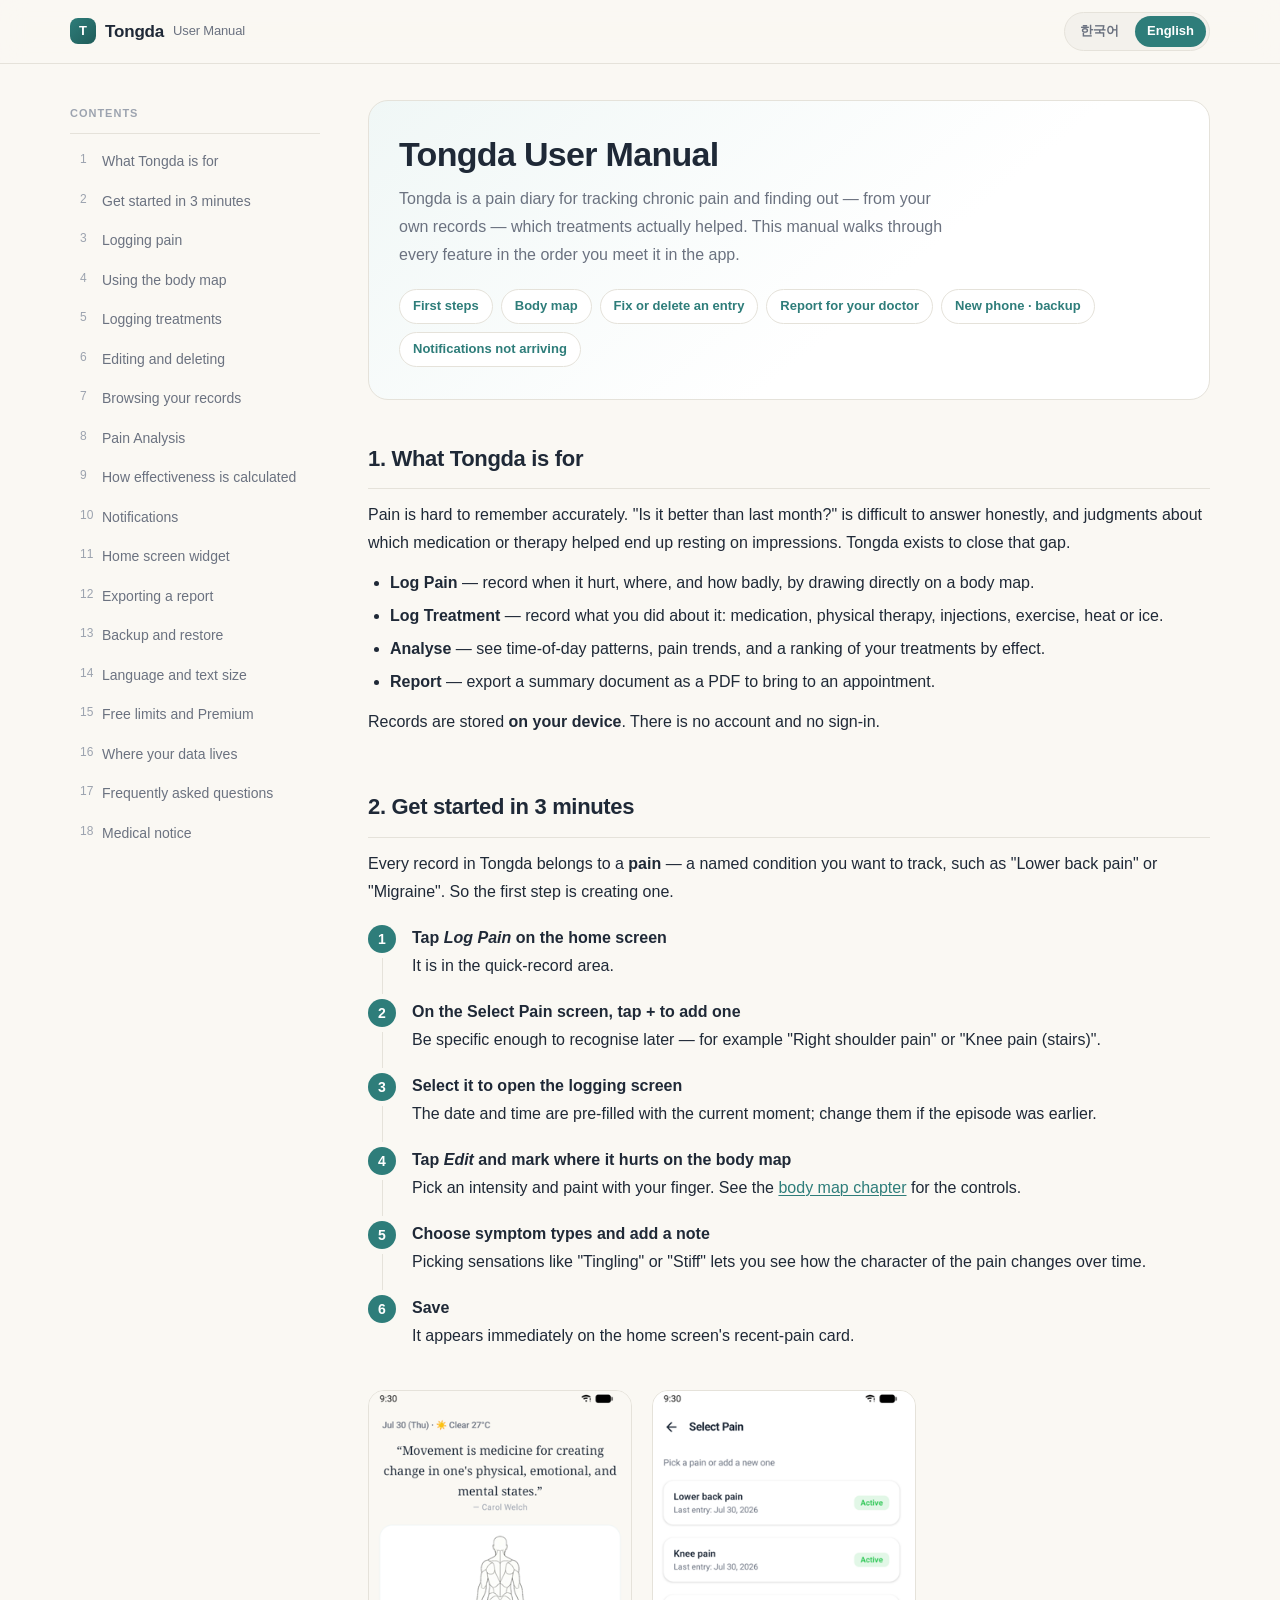
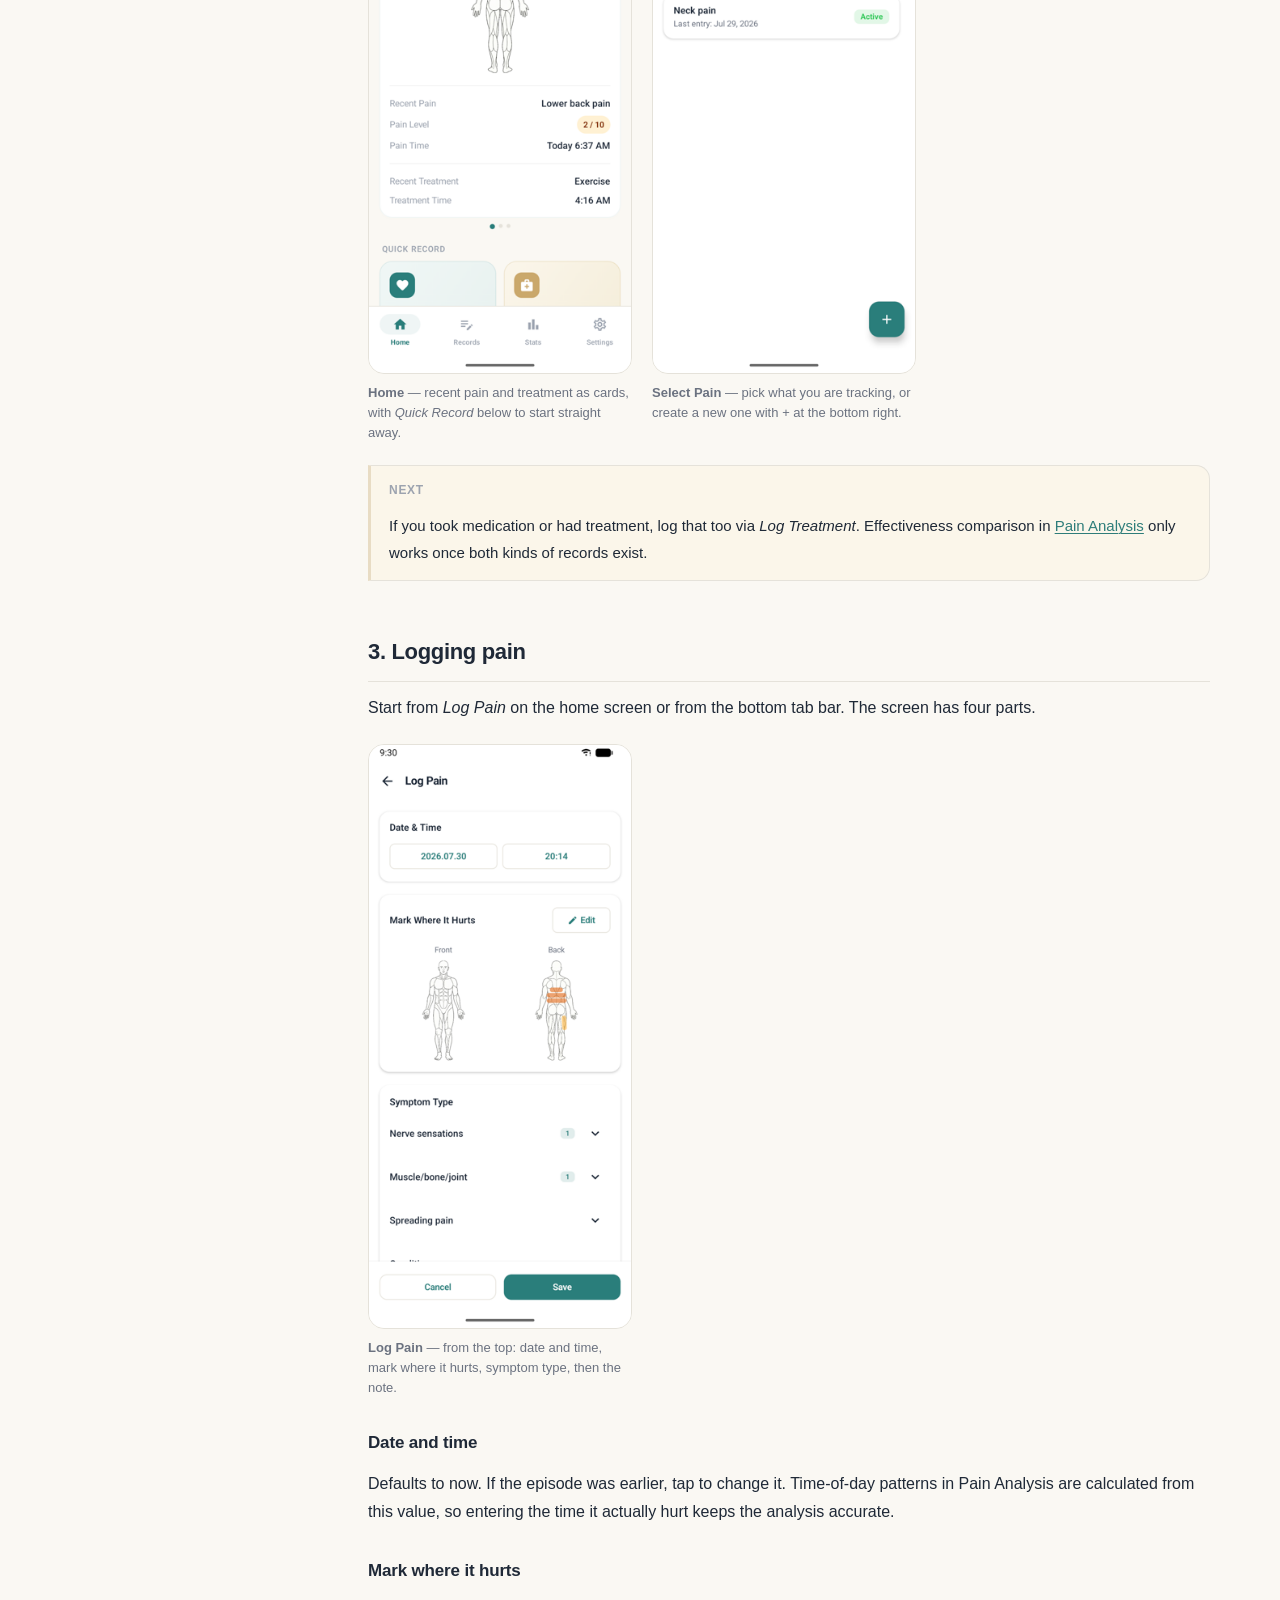
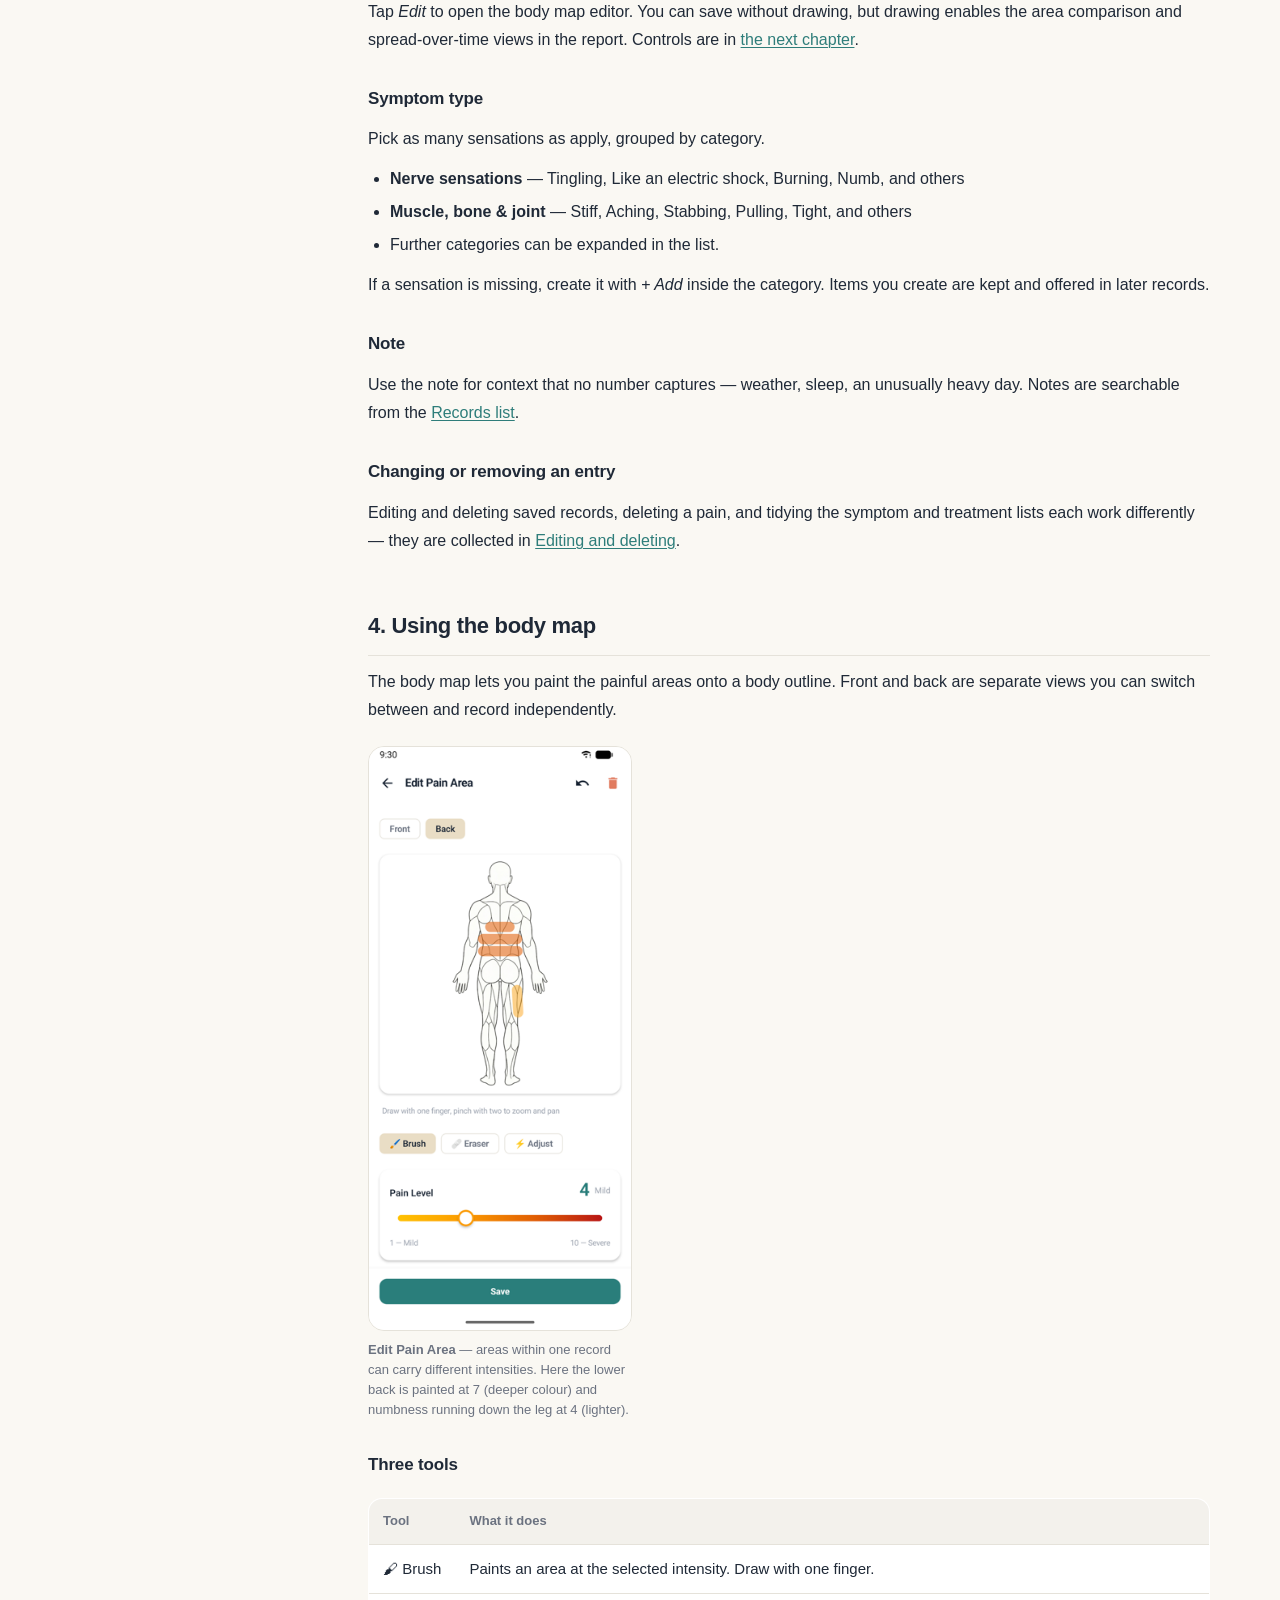
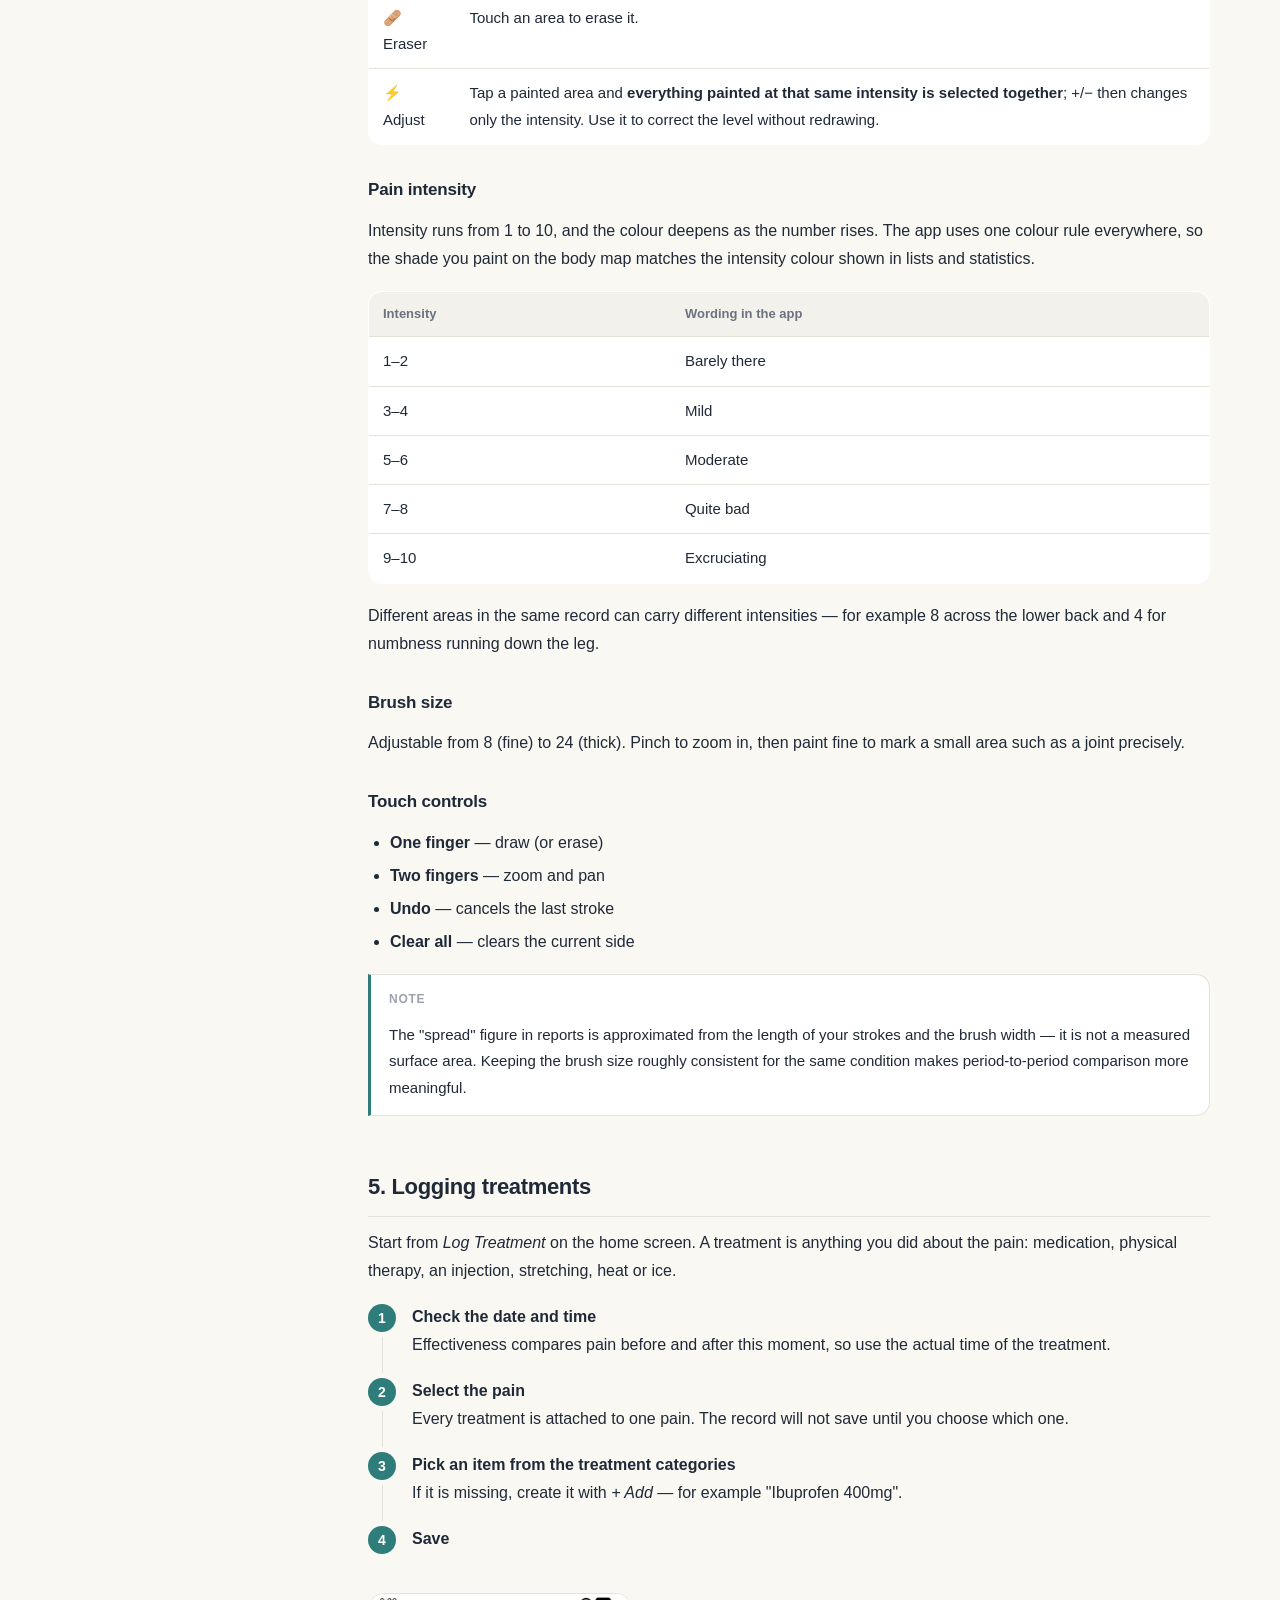
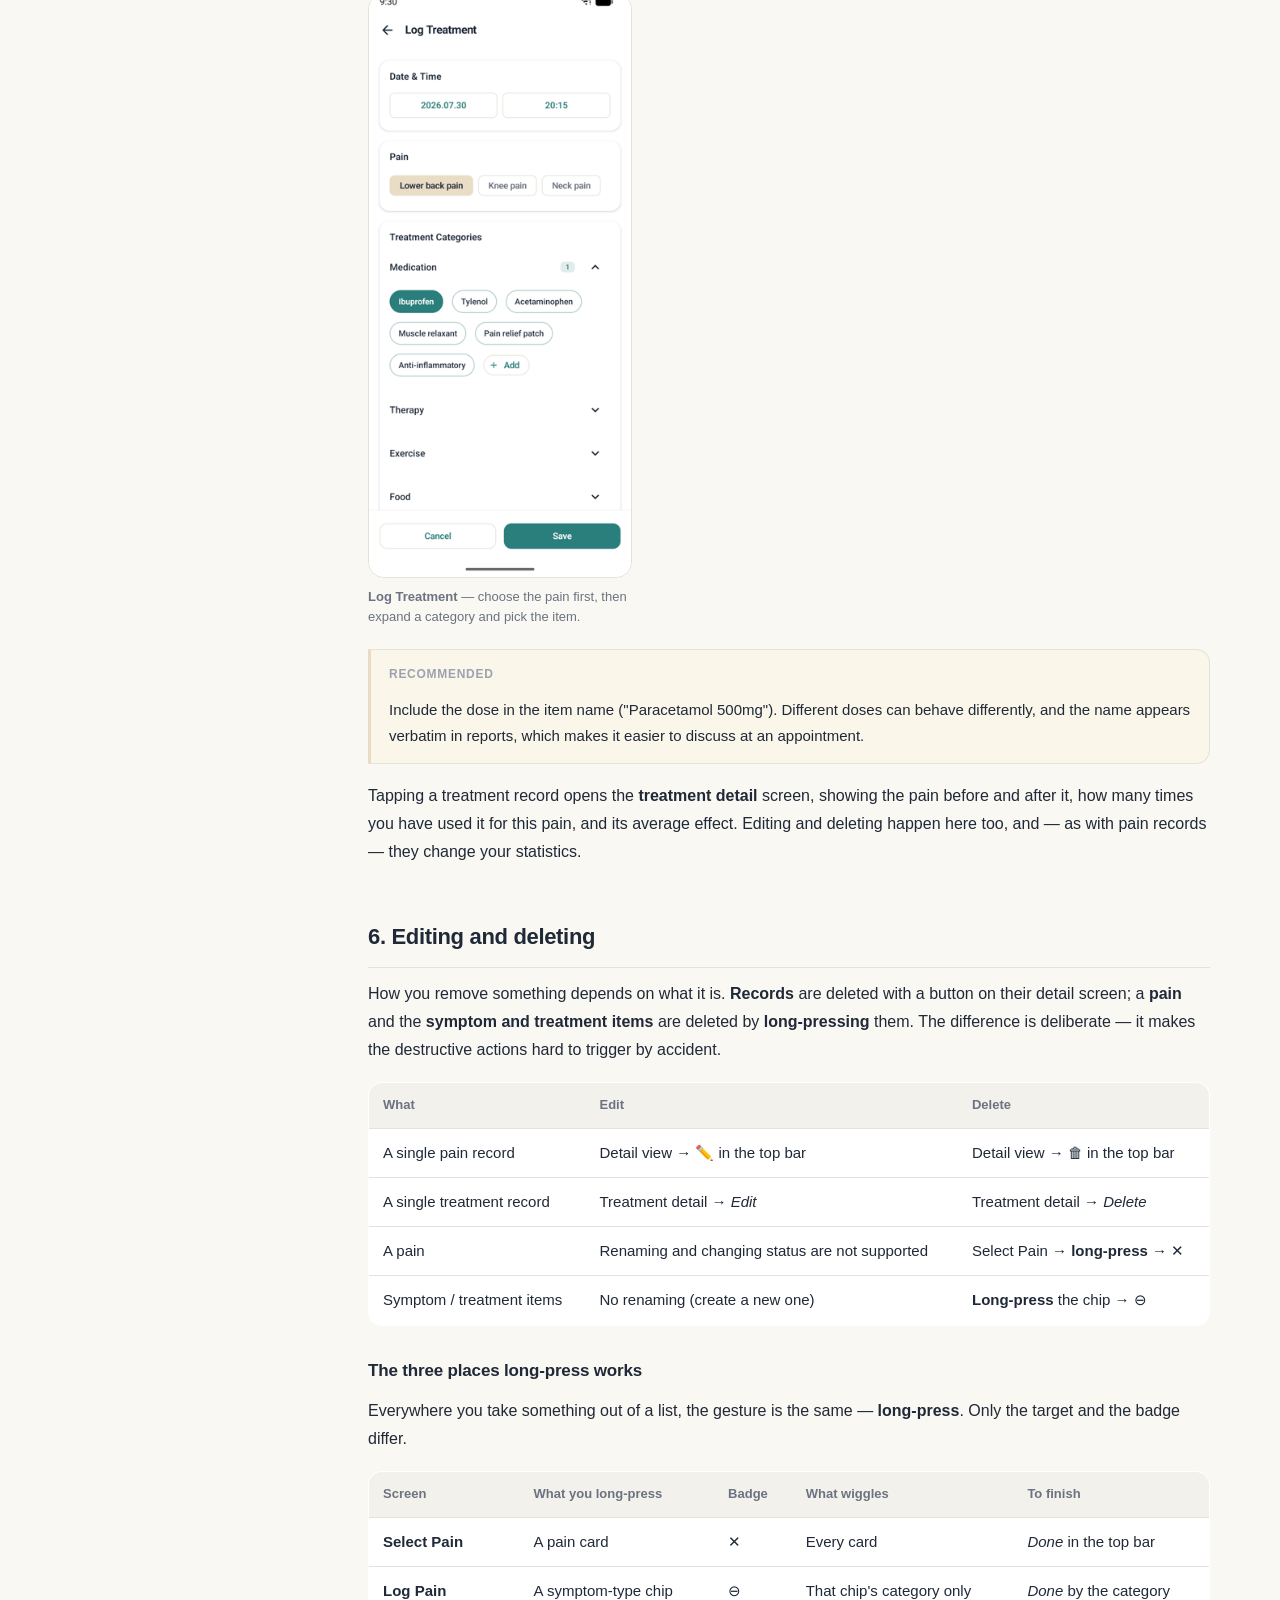
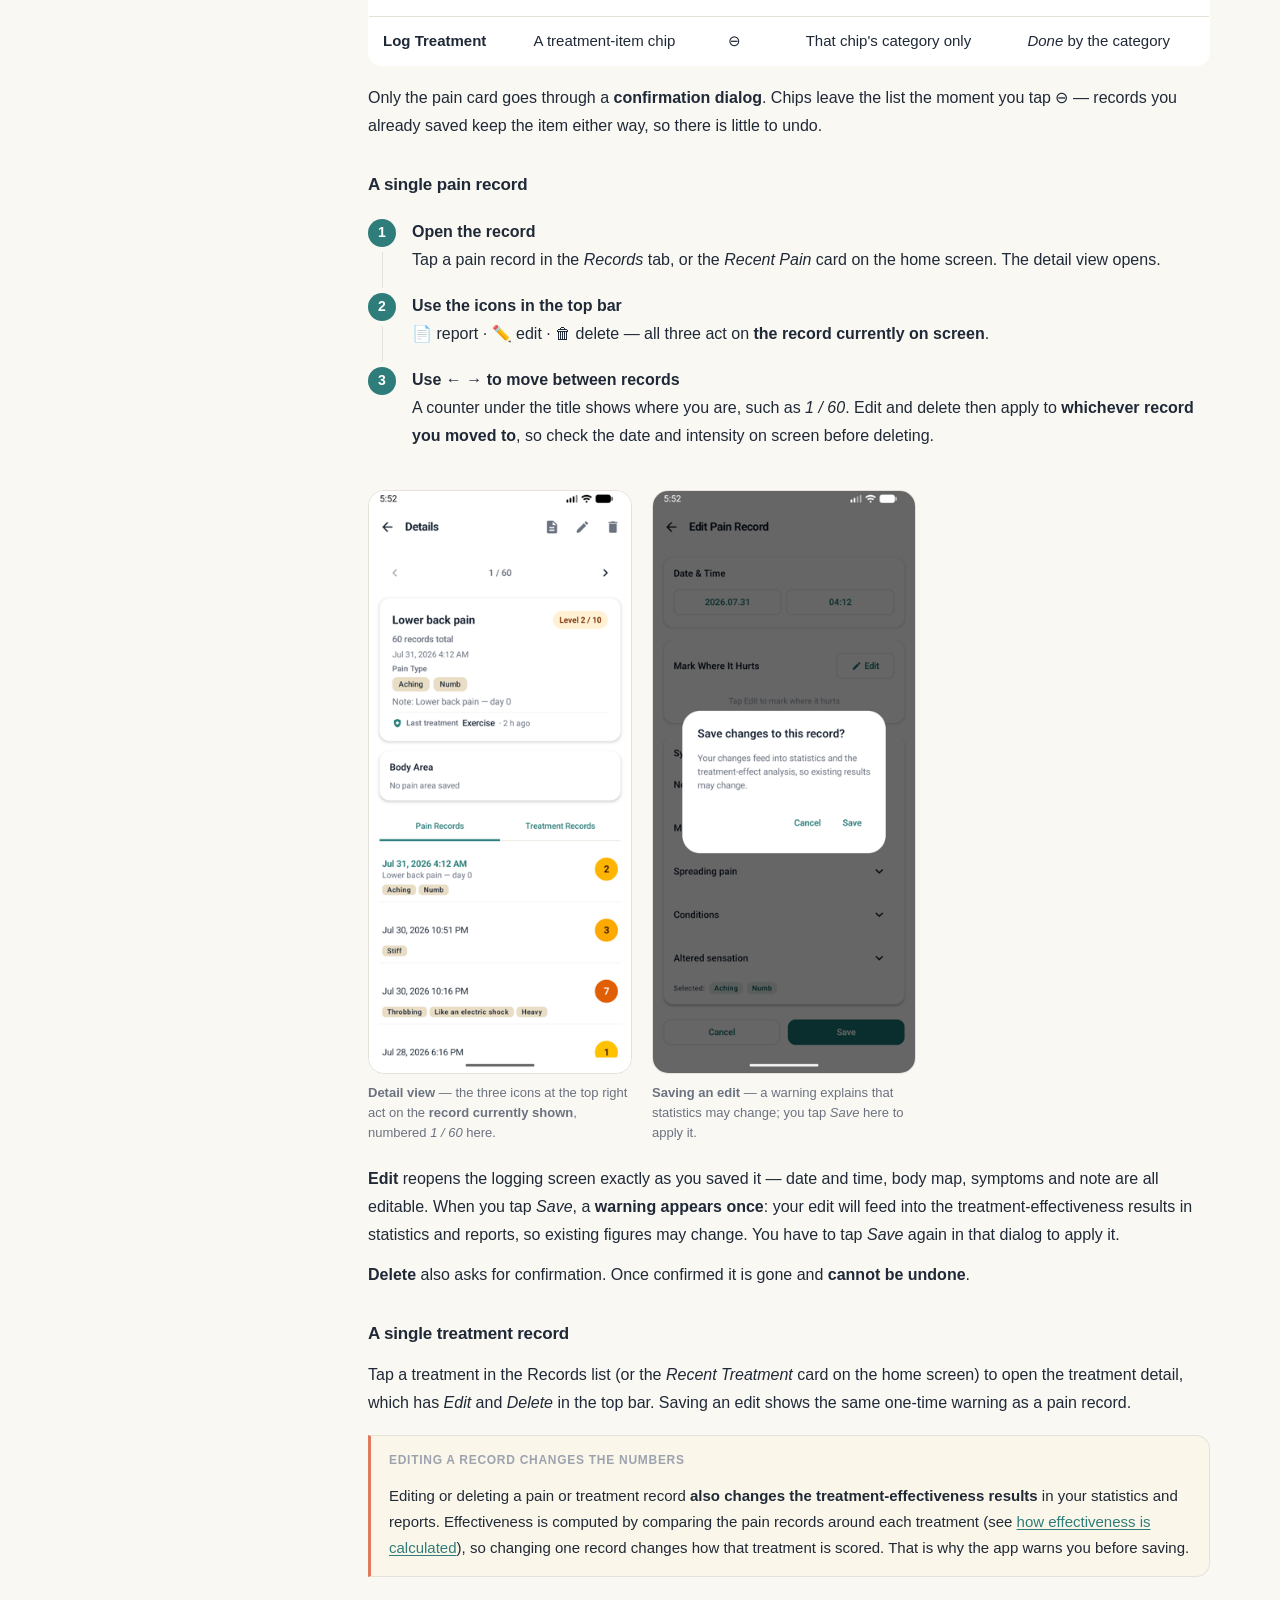
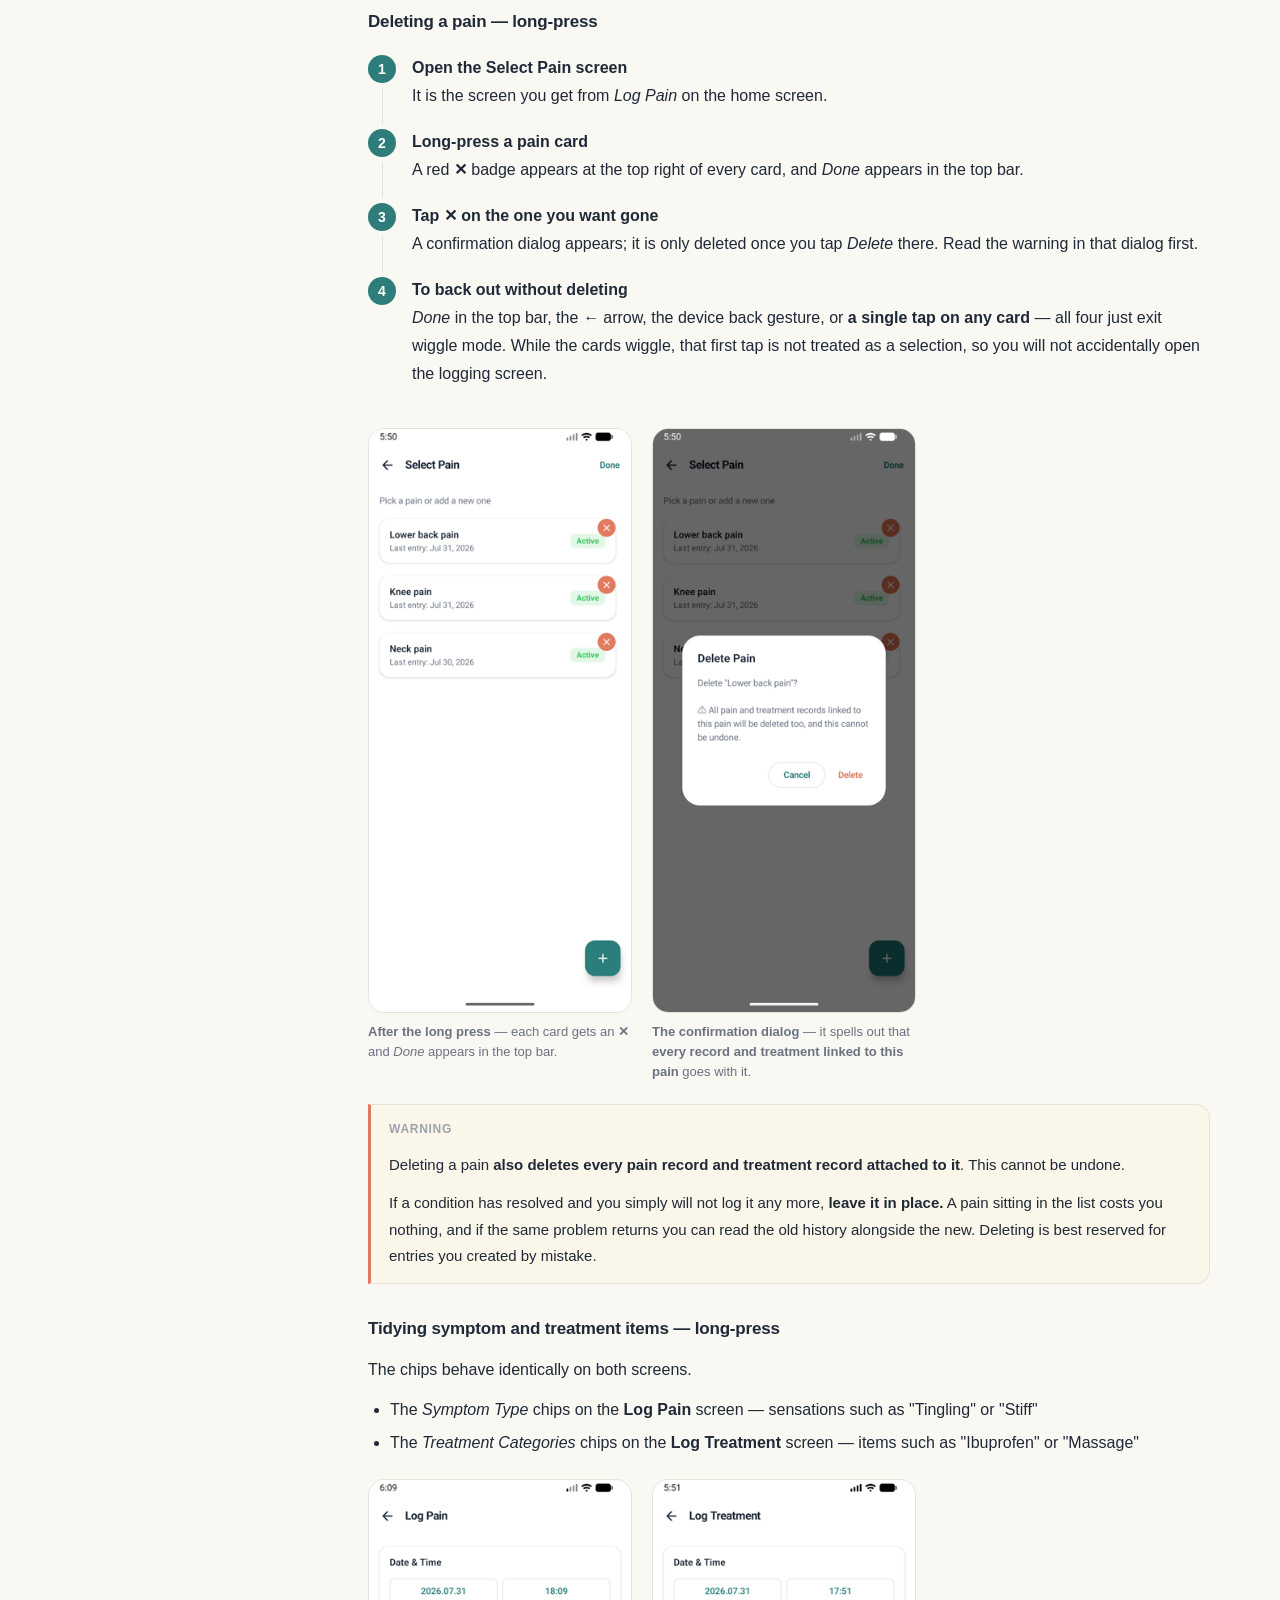
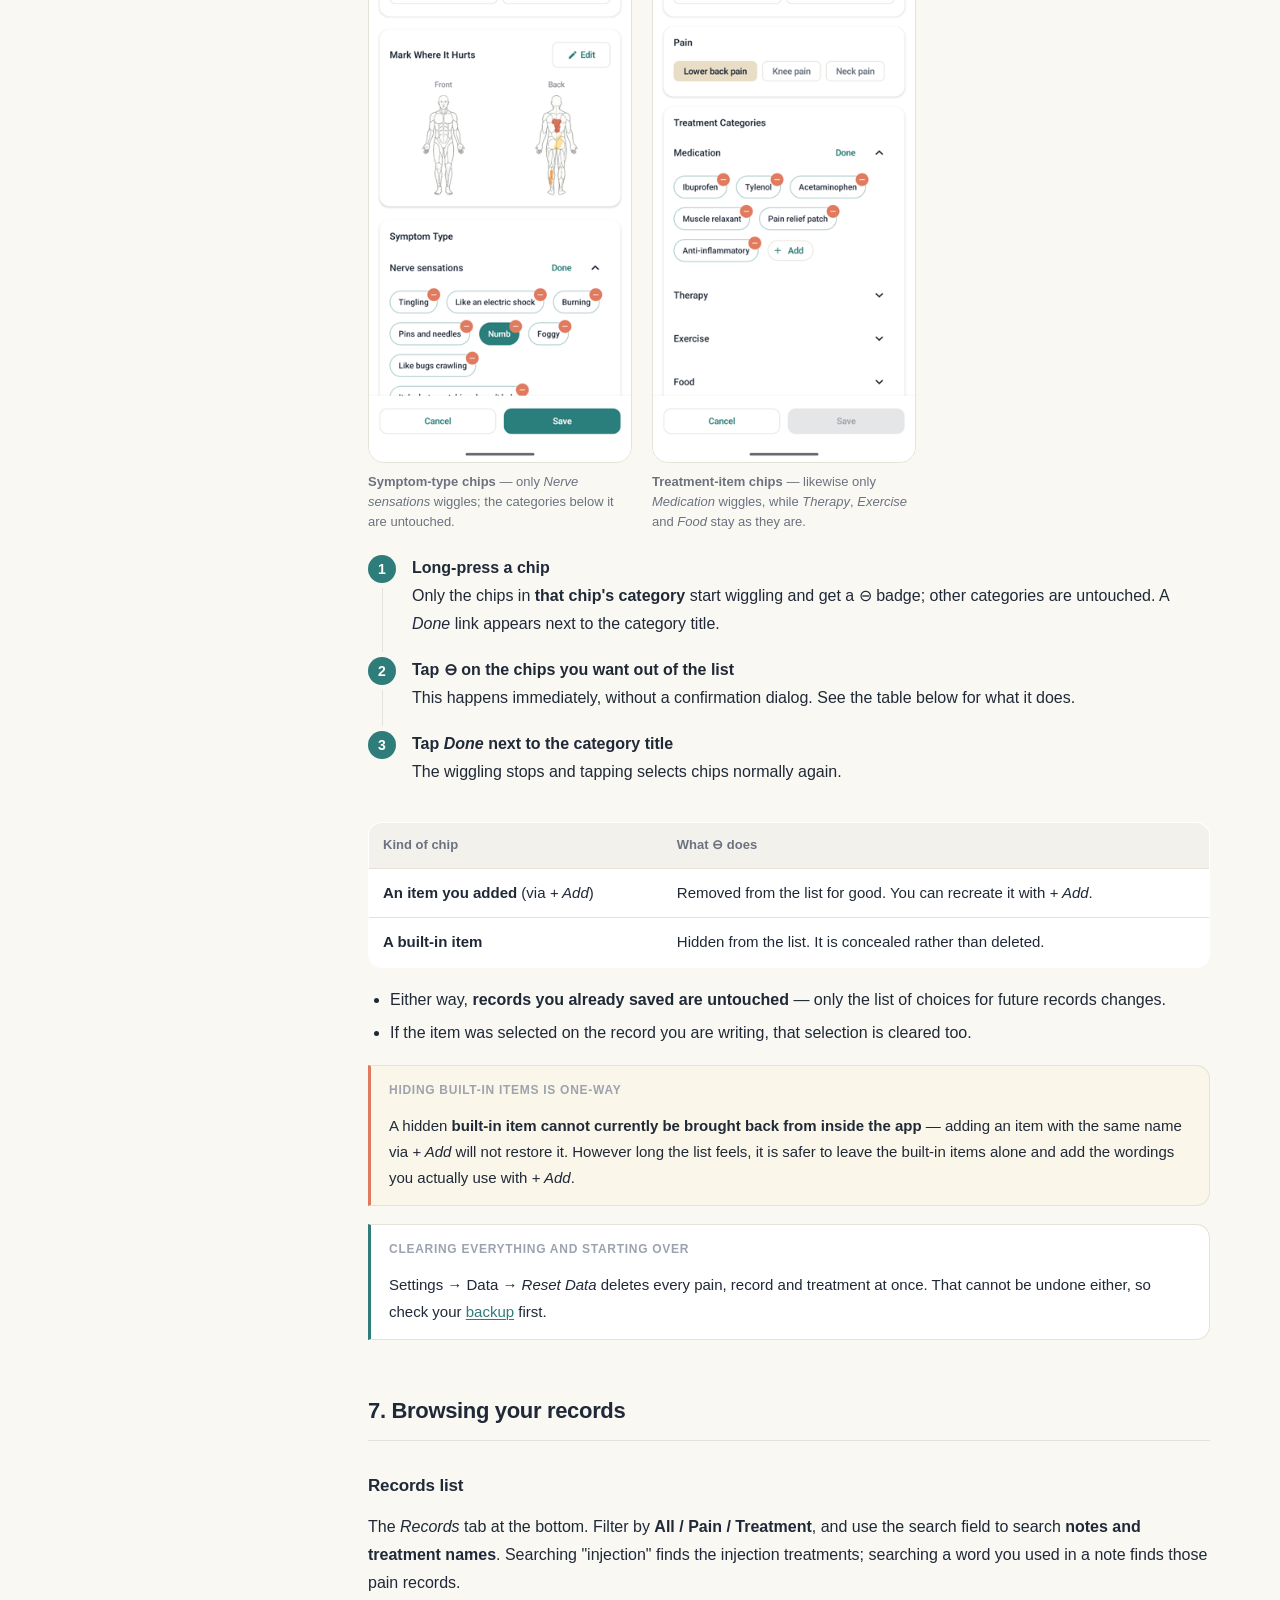
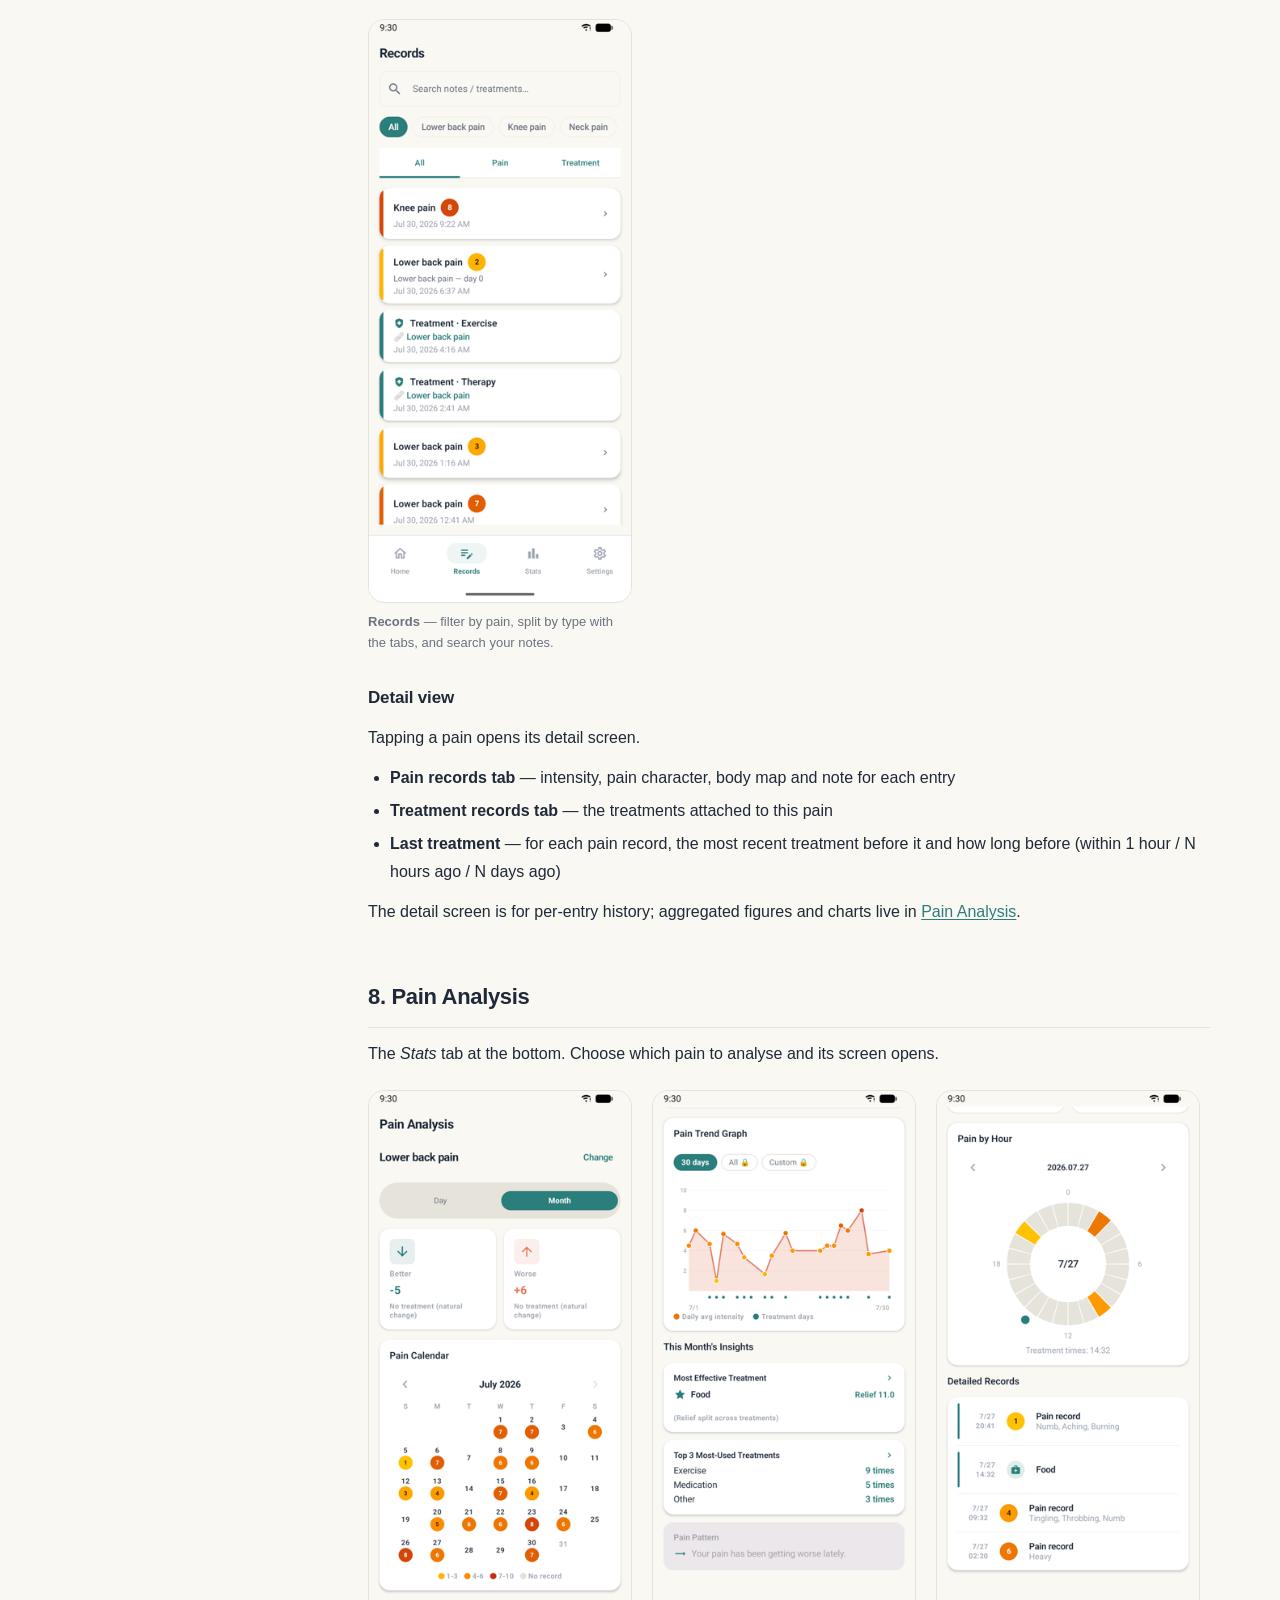
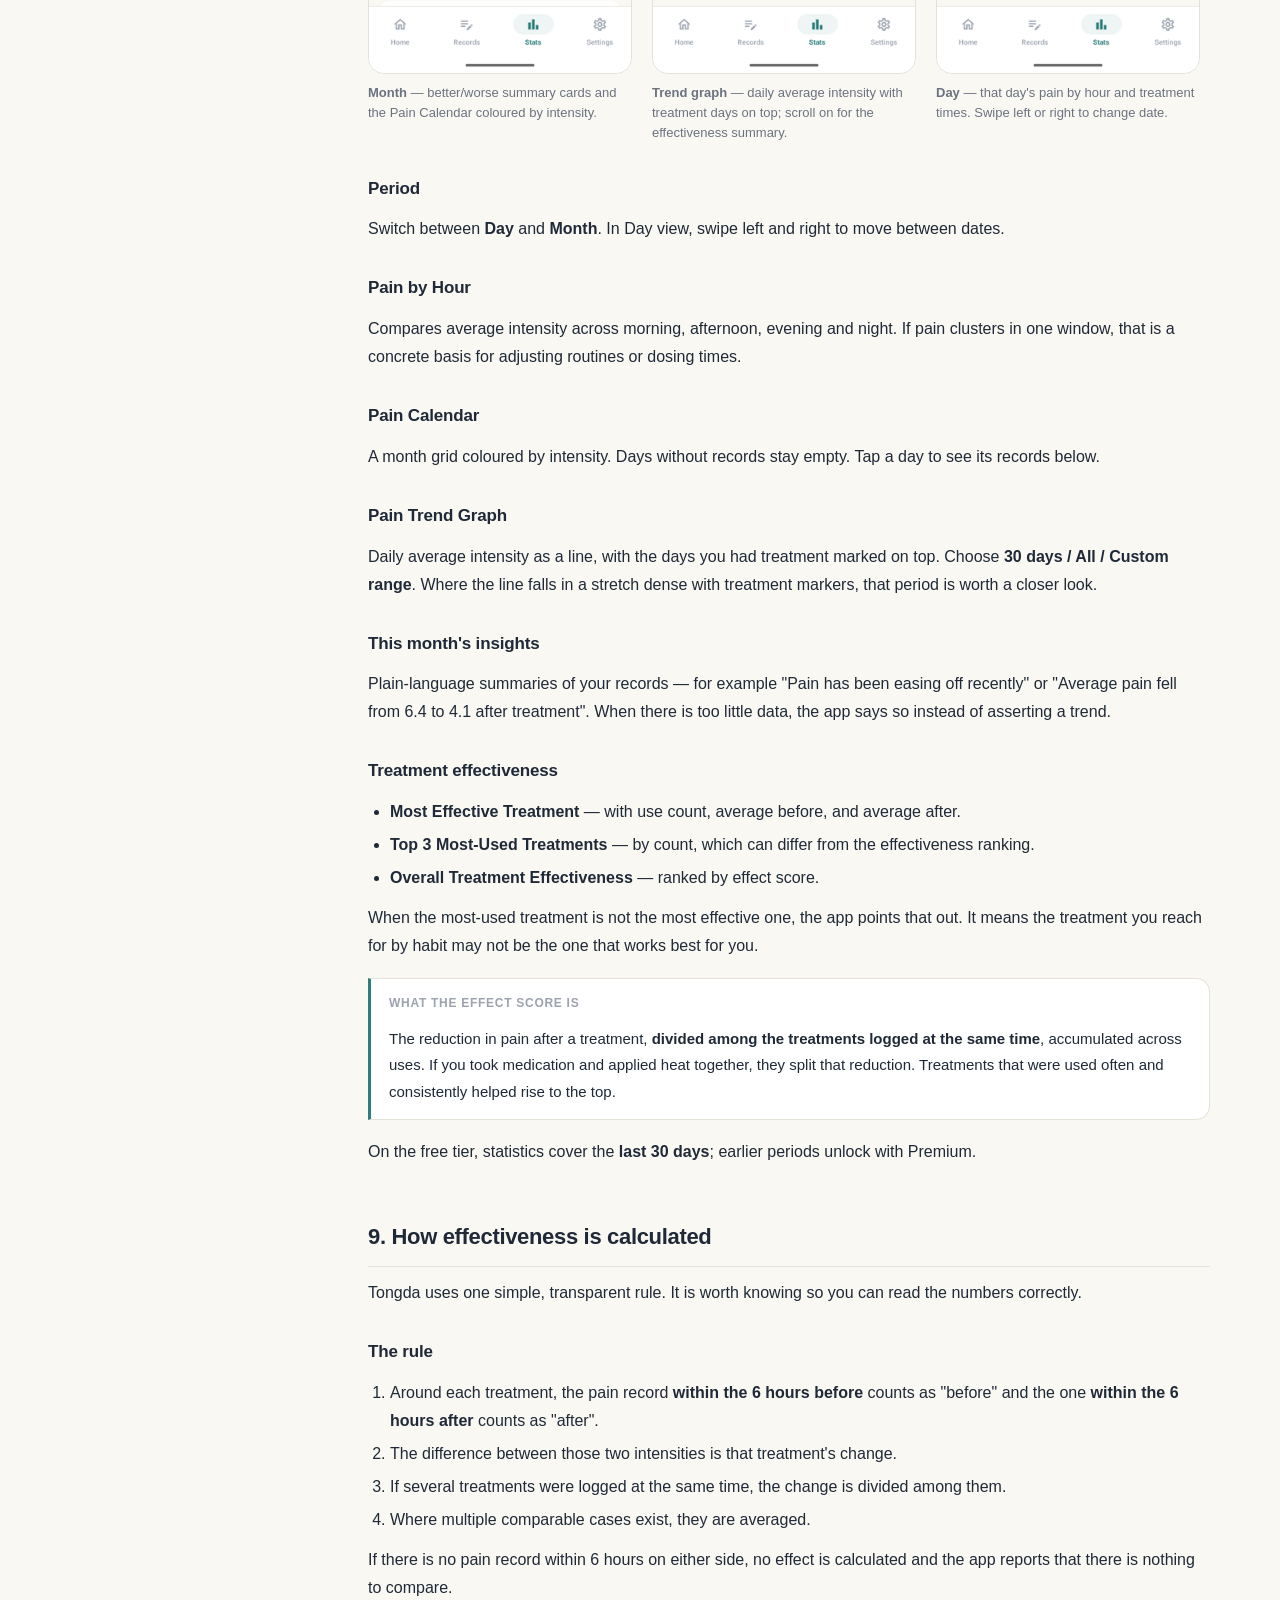
==== commit a36eaec9: "docs: 증상 유형 칩도 길게 누르기 대상임을 명시 + 스크린샷 추가 길게 누르기가 작동하는 곳이 통증 선택·통증 기록(증상 유형)·처치 기록 셋인데 증상 유형 쪽 설명이 처치와" ====
--- a/en/index.html
+++ b/en/index.html
@@ -220,16 +220,19 @@
   </table>
   </div>
 
-  <div class="shots">
-    <figure class="shot">
-      <img src="../assets/img/en/14_issue_wiggle.png" alt="Select Pain screen in wiggle mode — a red X badge on each card and Done in the top bar" loading="lazy">
-      <figcaption><b>After long-pressing a pain</b> — each card gets an <strong>✕</strong> and <em>Done</em> appears in the top bar.</figcaption>
-    </figure>
-    <figure class="shot">
-      <img src="../assets/img/en/16_chip_wiggle.png" alt="Log Treatment screen with ⊖ badges only on the medication category chips" loading="lazy">
-      <figcaption><b>After long-pressing a chip</b> — chips use <strong>⊖</strong>, and <strong>only the category you long-pressed</strong> wiggles (Therapy, Exercise and Food below are untouched).</figcaption>
-    </figure>
-  </div>
+  <h3>The three places long-press works</h3>
+  <p>Everywhere you take something out of a list, the gesture is the same — <strong>long-press</strong>. Only the target and the badge differ.</p>
+  <div class="tablewrap">
+  <table>
+    <thead><tr><th>Screen</th><th>What you long-press</th><th>Badge</th><th>What wiggles</th><th>To finish</th></tr></thead>
+    <tbody>
+      <tr><td><strong>Select Pain</strong></td><td>A pain card</td><td>✕</td><td>Every card</td><td><em>Done</em> in the top bar</td></tr>
+      <tr><td><strong>Log Pain</strong></td><td>A symptom-type chip</td><td>⊖</td><td>That chip's category only</td><td><em>Done</em> by the category</td></tr>
+      <tr><td><strong>Log Treatment</strong></td><td>A treatment-item chip</td><td>⊖</td><td>That chip's category only</td><td><em>Done</em> by the category</td></tr>
+    </tbody>
+  </table>
+  </div>
+  <p>Only the pain card goes through a <strong>confirmation dialog</strong>. Chips leave the list the moment you tap ⊖ — records you already saved keep the item either way, so there is little to undo.</p>
 
   <h3>A single pain record</h3>
   <ol class="steps">
@@ -267,10 +270,16 @@
     <li><b>To back out without deleting</b><em>Done</em> in the top bar, the <em>←</em> arrow, the device back gesture, or <strong>a single tap on any card</strong> — all four just exit wiggle mode. While the cards wiggle, that first tap is not treated as a selection, so you will not accidentally open the logging screen.</li>
   </ol>
 
-  <figure class="shot">
-    <img src="../assets/img/en/15_issue_delete_confirm.png" alt="Delete Pain confirmation dialog warning that all linked records will be deleted" loading="lazy">
-    <figcaption><b>The confirmation dialog</b> — it spells out that <strong>every record and treatment linked to this pain</strong> goes with it.</figcaption>
-  </figure>
+  <div class="shots">
+    <figure class="shot">
+      <img src="../assets/img/en/14_issue_wiggle.png" alt="Select Pain screen in wiggle mode — a red X badge on each card and Done in the top bar" loading="lazy">
+      <figcaption><b>After the long press</b> — each card gets an <strong>✕</strong> and <em>Done</em> appears in the top bar.</figcaption>
+    </figure>
+    <figure class="shot">
+      <img src="../assets/img/en/15_issue_delete_confirm.png" alt="Delete Pain confirmation dialog warning that all linked records will be deleted" loading="lazy">
+      <figcaption><b>The confirmation dialog</b> — it spells out that <strong>every record and treatment linked to this pain</strong> goes with it.</figcaption>
+    </figure>
+  </div>
   <div class="warn">
     <span class="label">Warning</span>
     <p>Deleting a pain <strong>also deletes every pain record and treatment record attached to it</strong>. This cannot be undone.</p>
@@ -278,7 +287,22 @@
   </div>
 
   <h3>Tidying symptom and treatment items — long-press</h3>
-  <p>The <strong>symptom chips</strong> on the logging screen and the <strong>treatment item chips</strong> on the treatment screen work the same way.</p>
+  <p>The chips behave identically on both screens.</p>
+  <ul>
+    <li>The <em>Symptom Type</em> chips on the <strong>Log Pain</strong> screen — sensations such as "Tingling" or "Stiff"</li>
+    <li>The <em>Treatment Categories</em> chips on the <strong>Log Treatment</strong> screen — items such as "Ibuprofen" or "Massage"</li>
+  </ul>
+
+  <div class="shots">
+    <figure class="shot">
+      <img src="../assets/img/en/19_symptom_wiggle.png" alt="Log Pain screen with ⊖ badges only on the Nerve sensations chips and Done by the category" loading="lazy">
+      <figcaption><b>Symptom-type chips</b> — only <em>Nerve sensations</em> wiggles; the categories below it are untouched.</figcaption>
+    </figure>
+    <figure class="shot">
+      <img src="../assets/img/en/16_chip_wiggle.png" alt="Log Treatment screen with ⊖ badges only on the medication category chips" loading="lazy">
+      <figcaption><b>Treatment-item chips</b> — likewise only <em>Medication</em> wiggles, while <em>Therapy</em>, <em>Exercise</em> and <em>Food</em> stay as they are.</figcaption>
+    </figure>
+  </div>
   <ol class="steps">
     <li><b>Long-press a chip</b>Only the chips in <strong>that chip's category</strong> start wiggling and get a ⊖ badge; other categories are untouched. A <em>Done</em> link appears next to the category title.</li>
     <li><b>Tap ⊖ on the chips you want out of the list</b>This happens immediately, without a confirmation dialog. See the table below for what it does.</li>
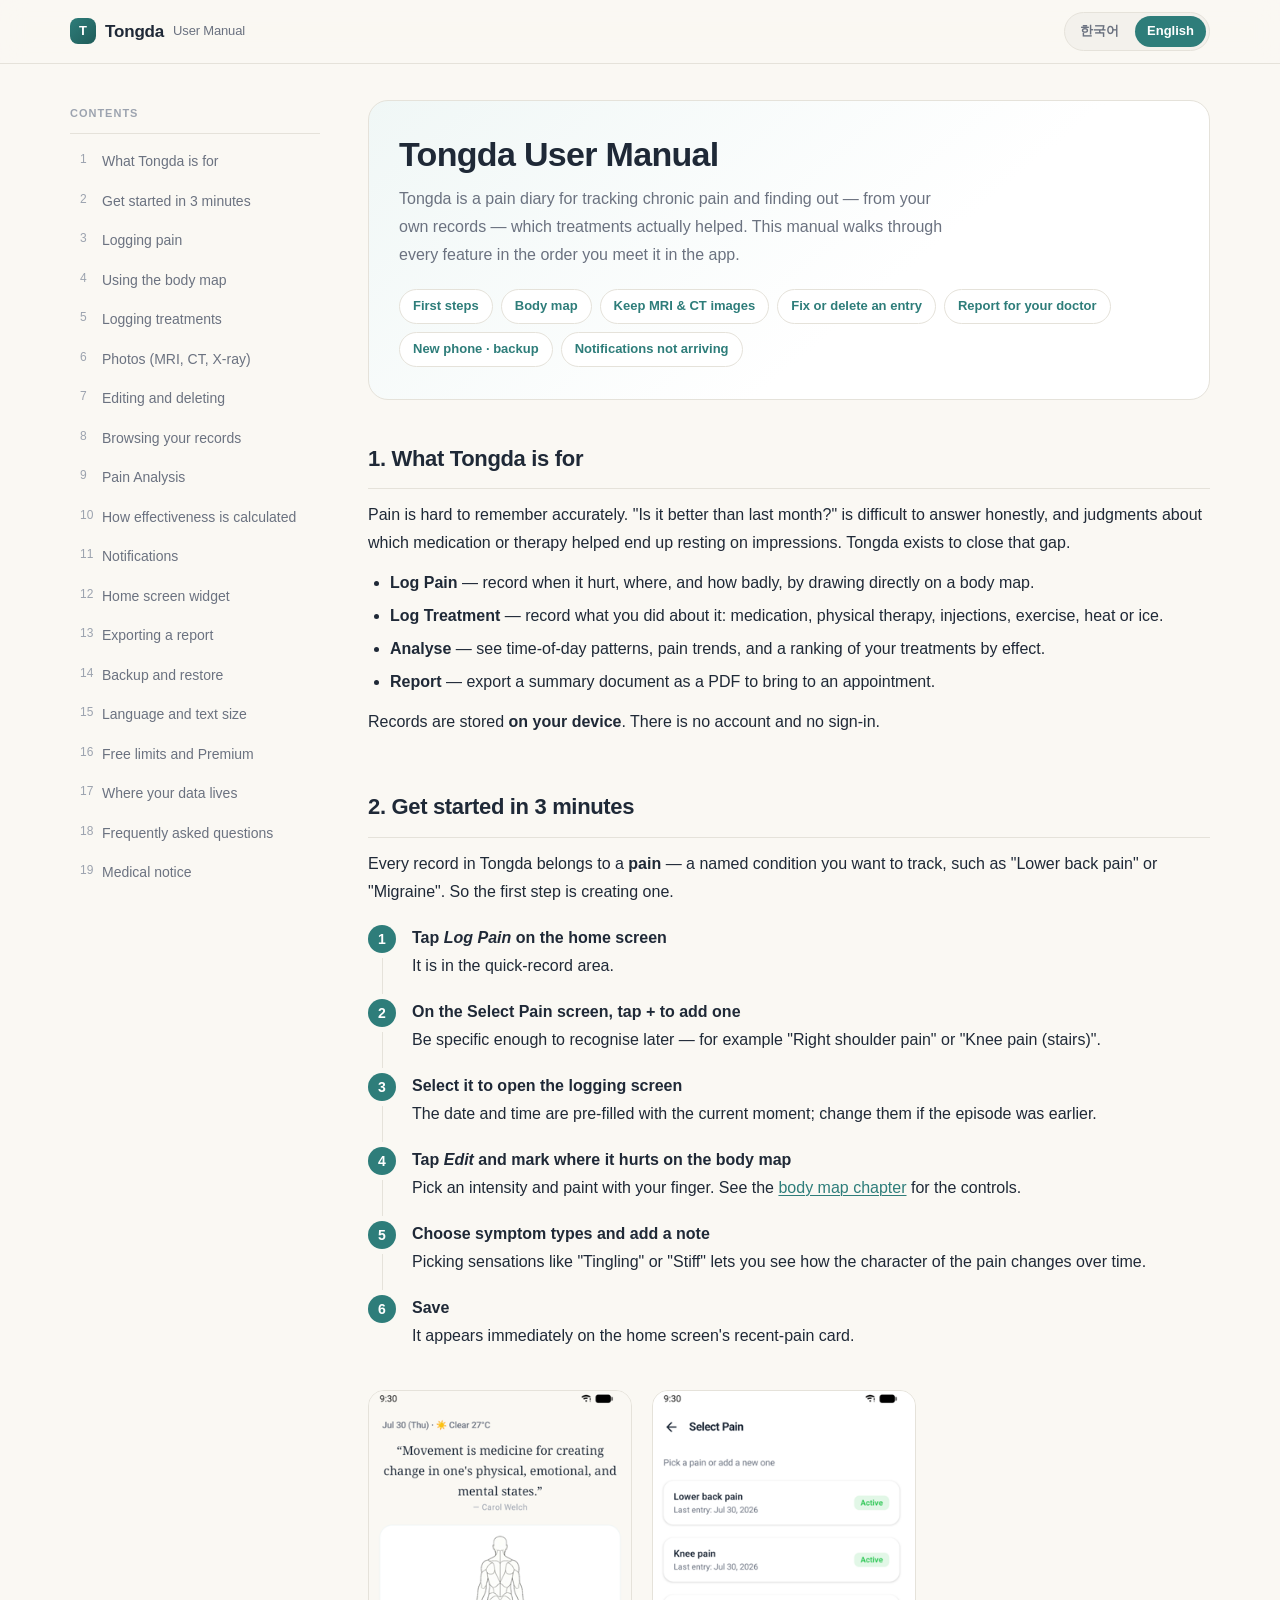
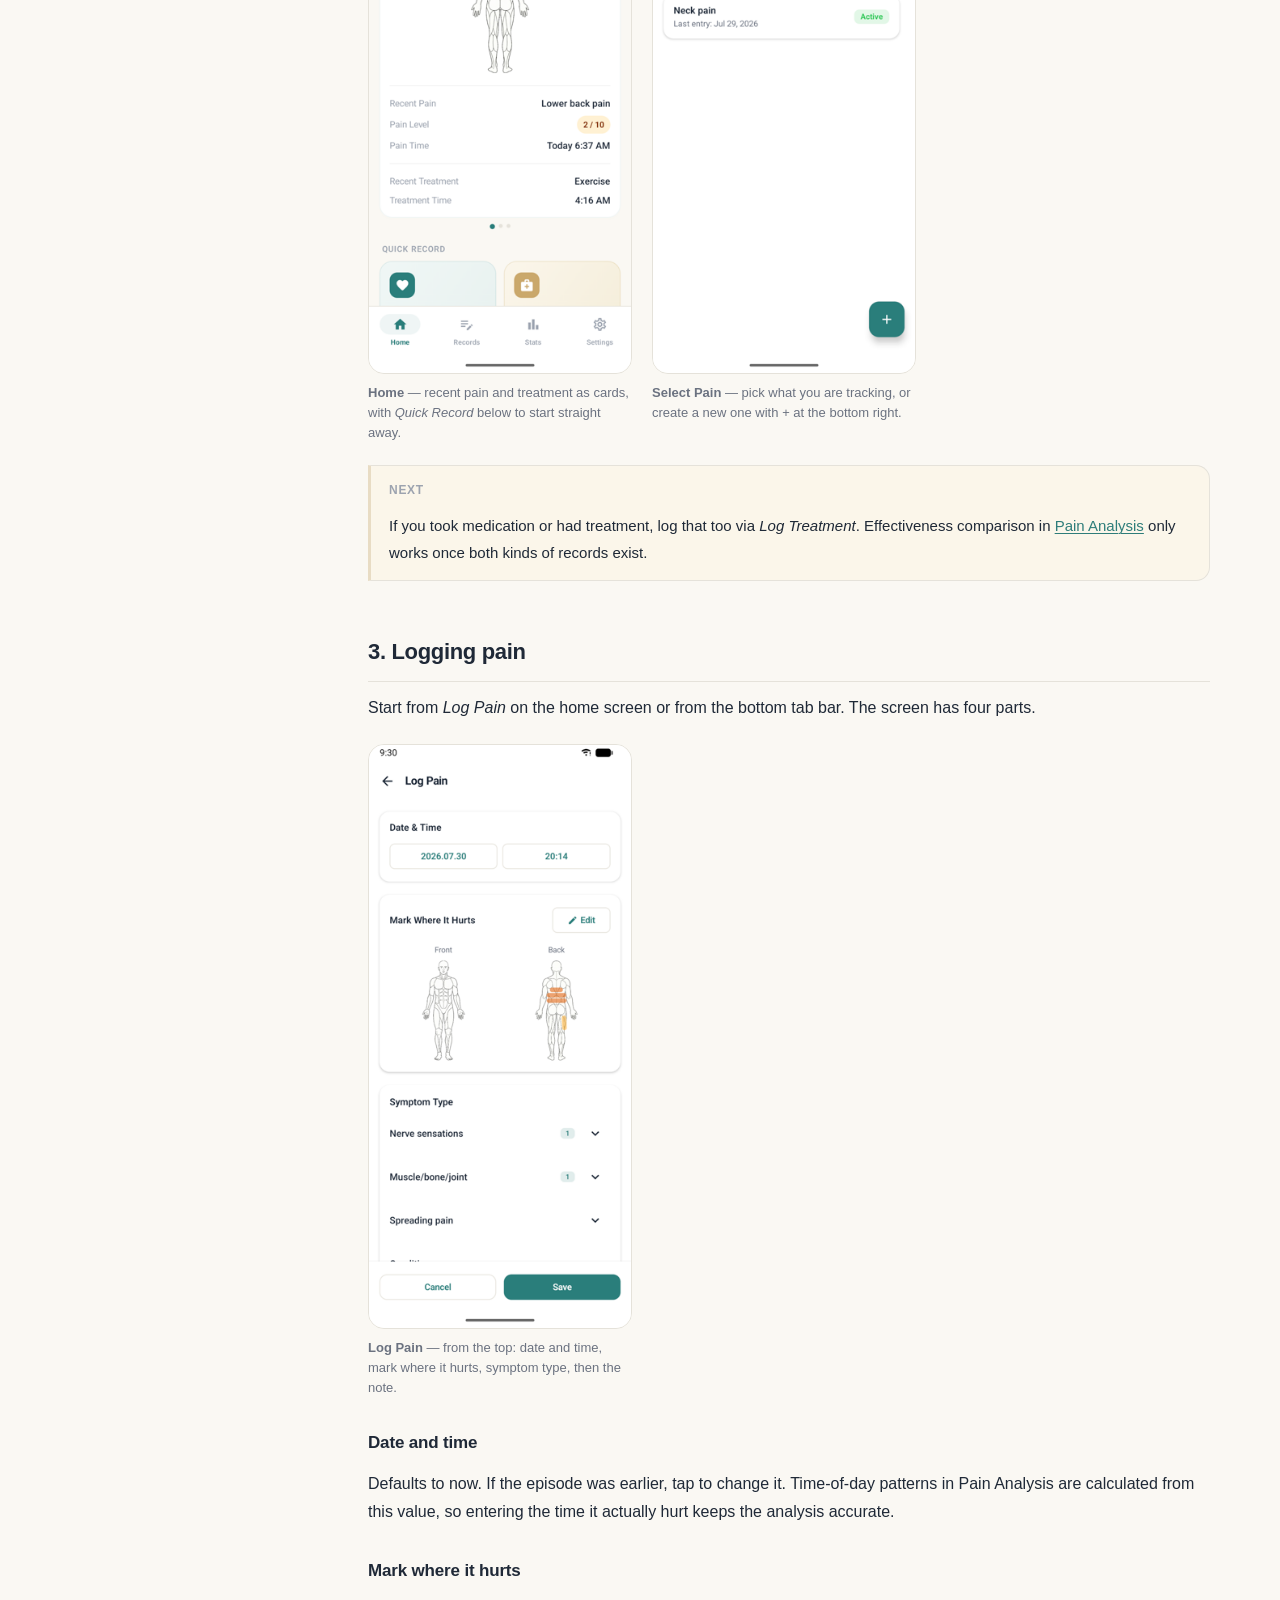
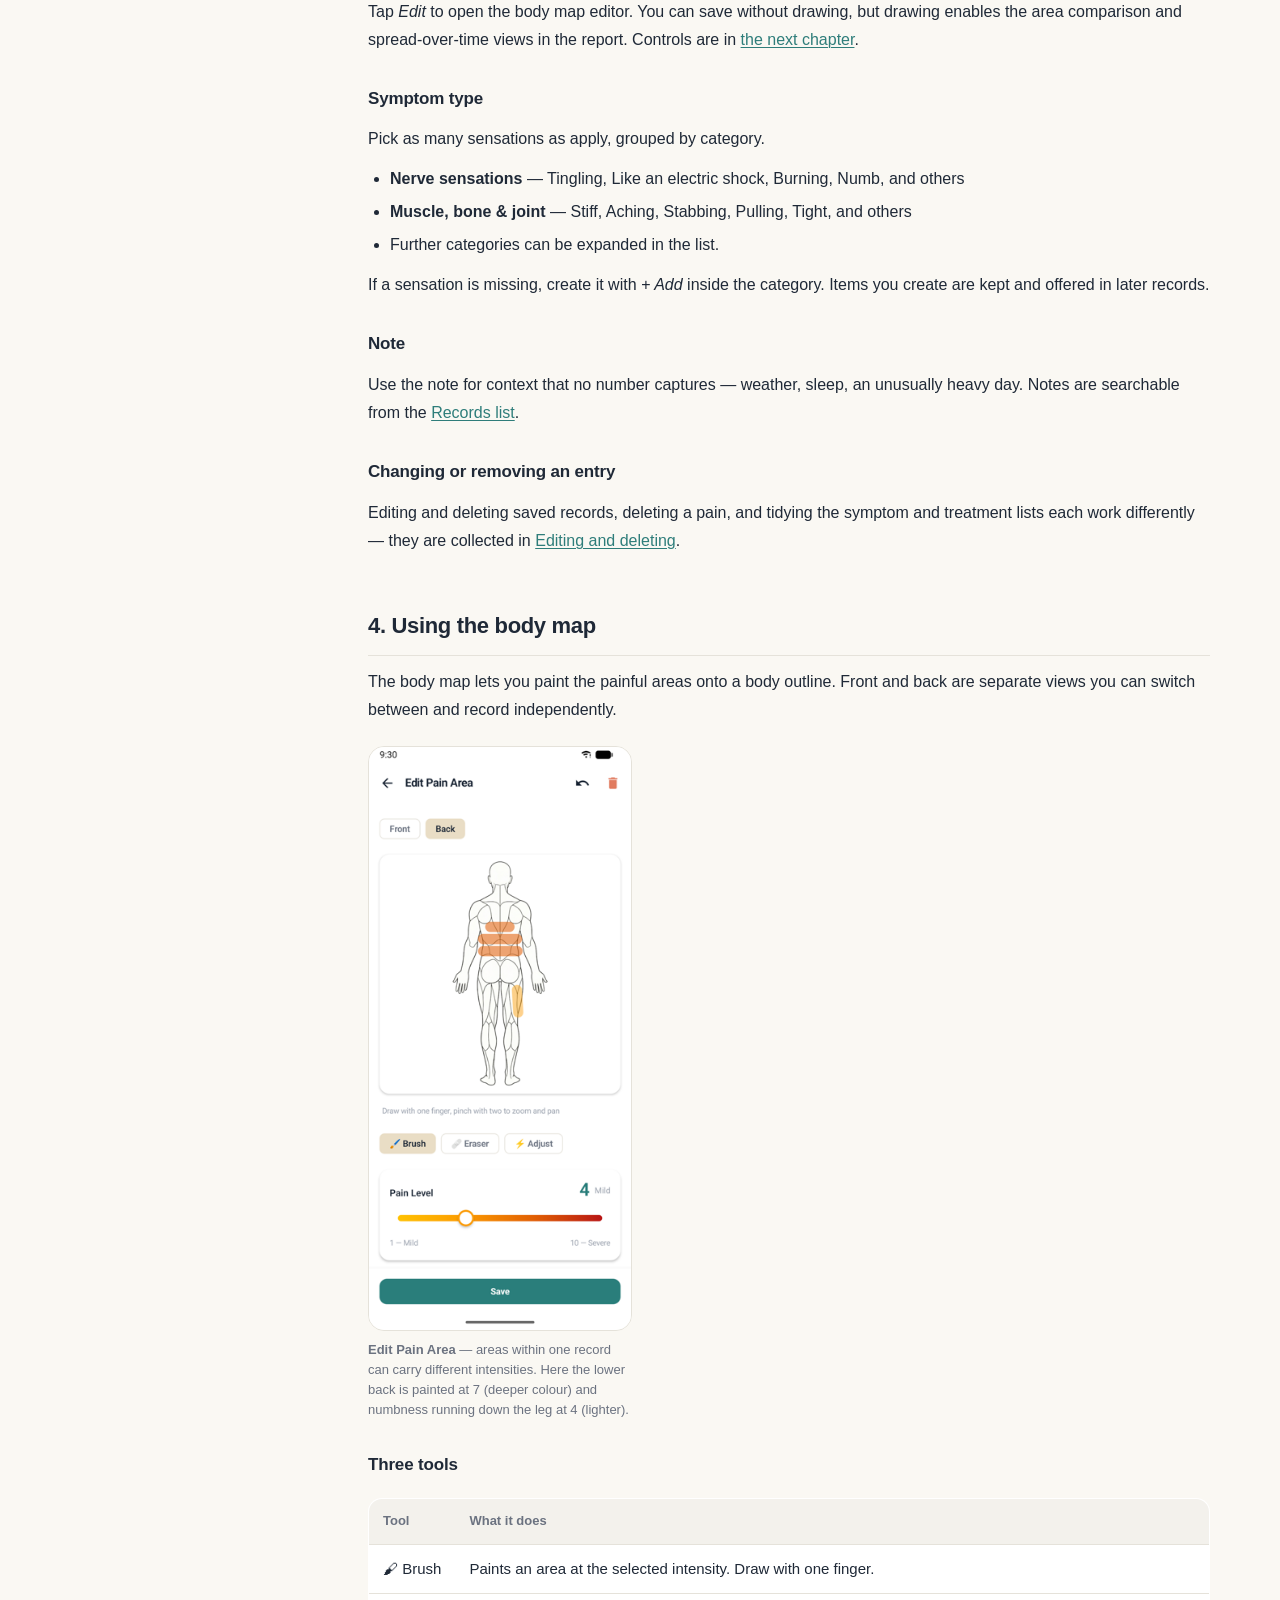
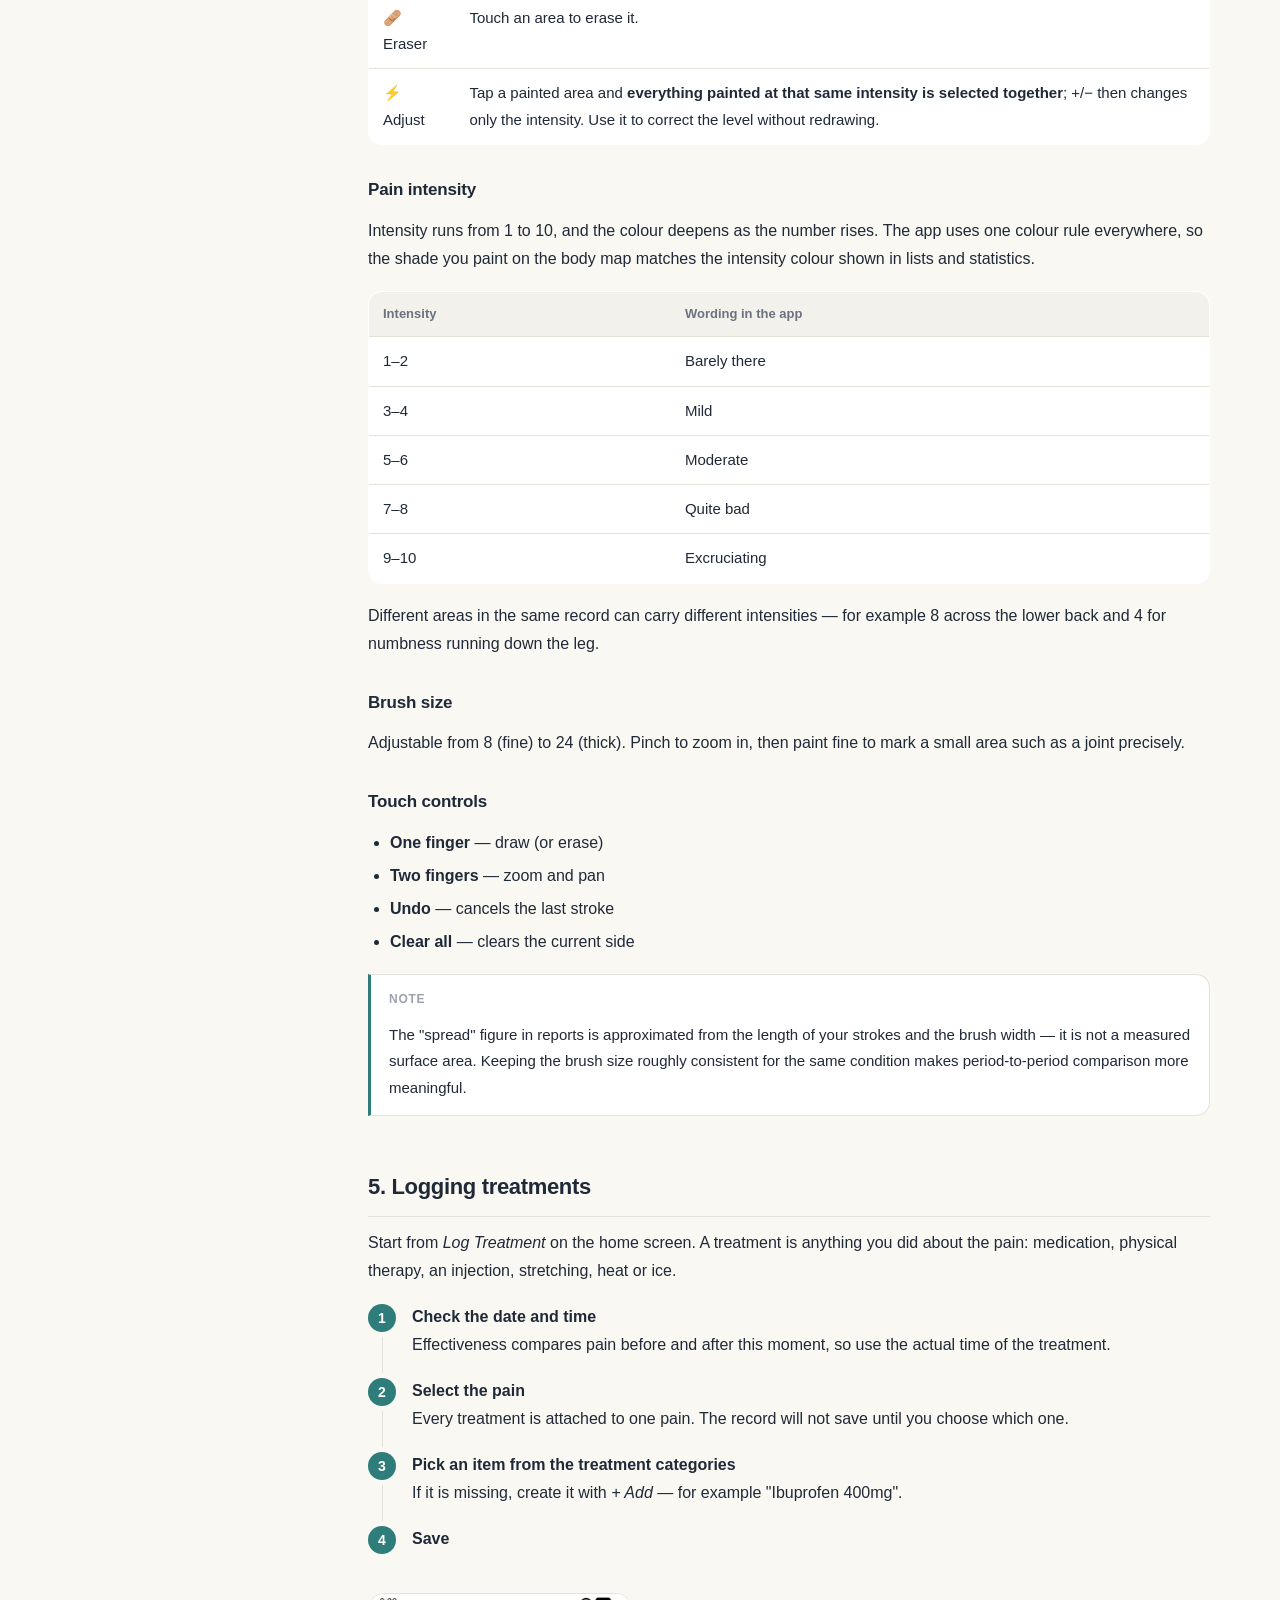
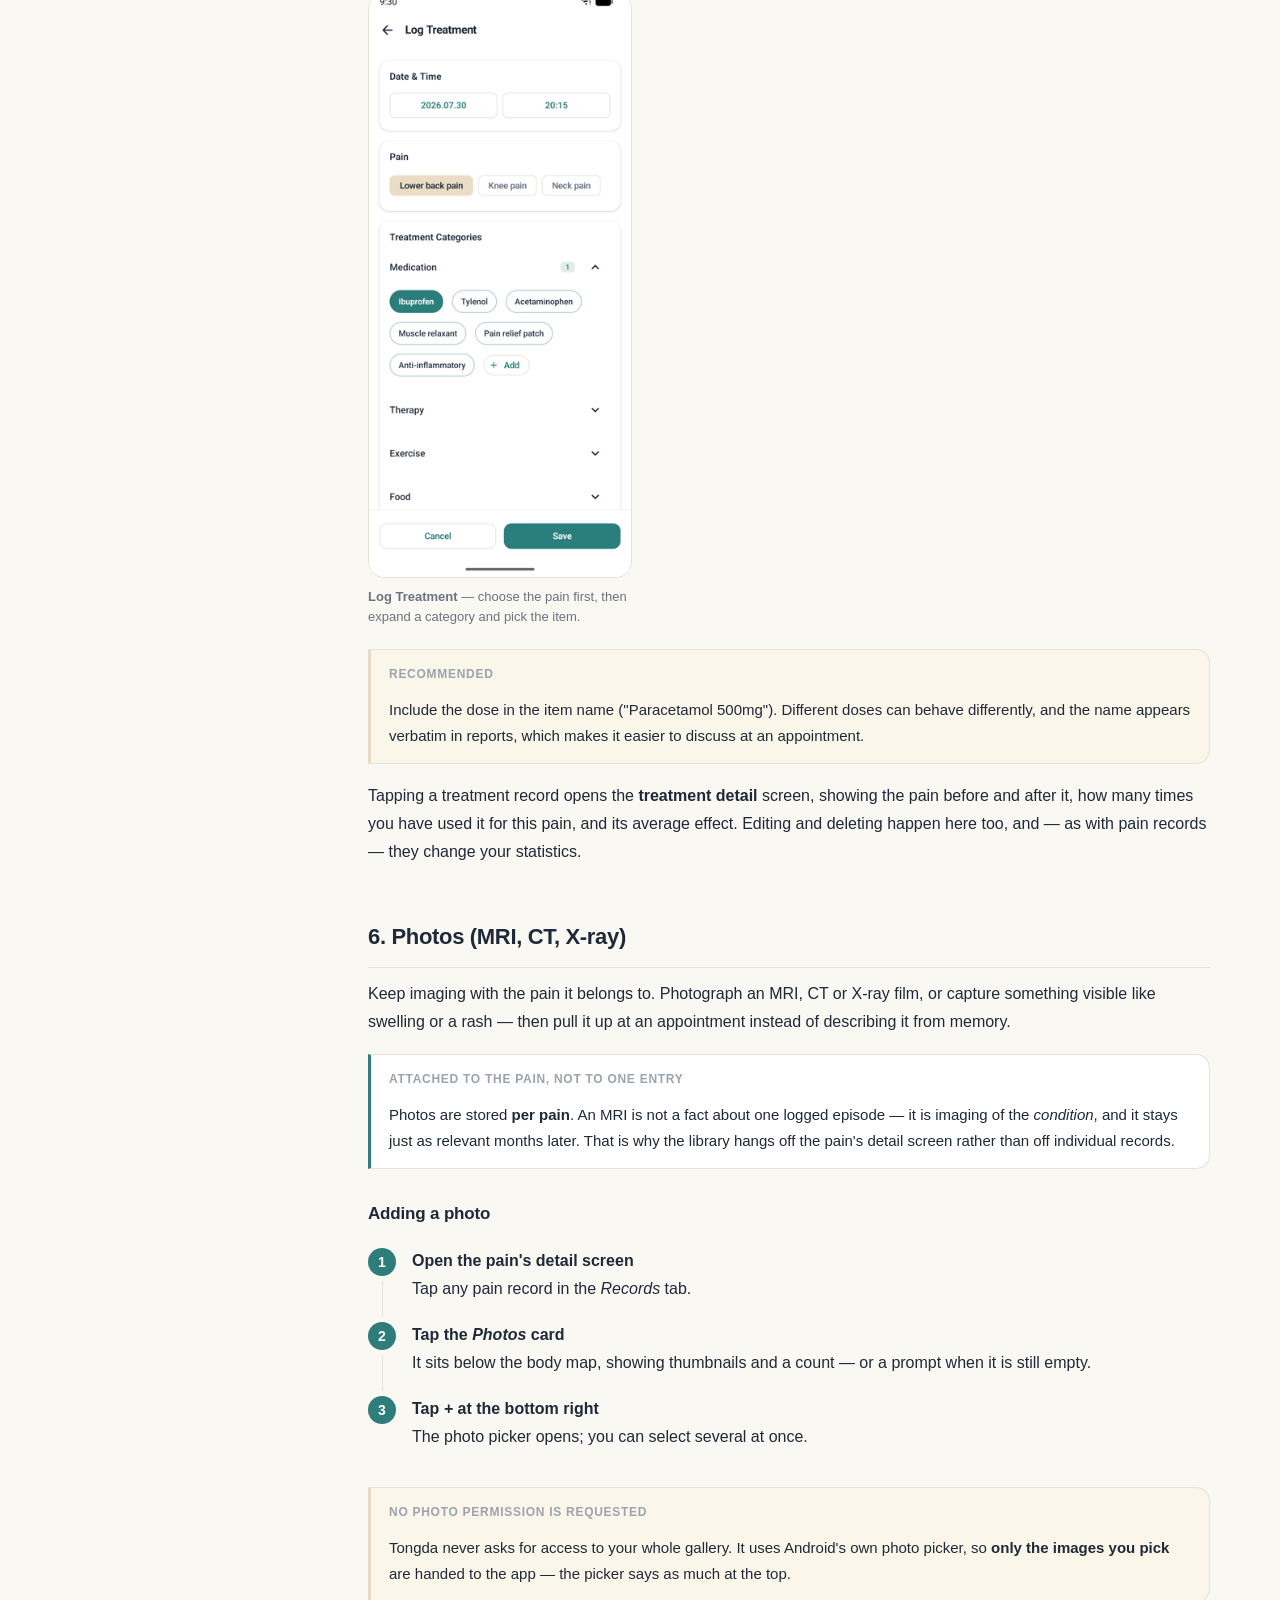
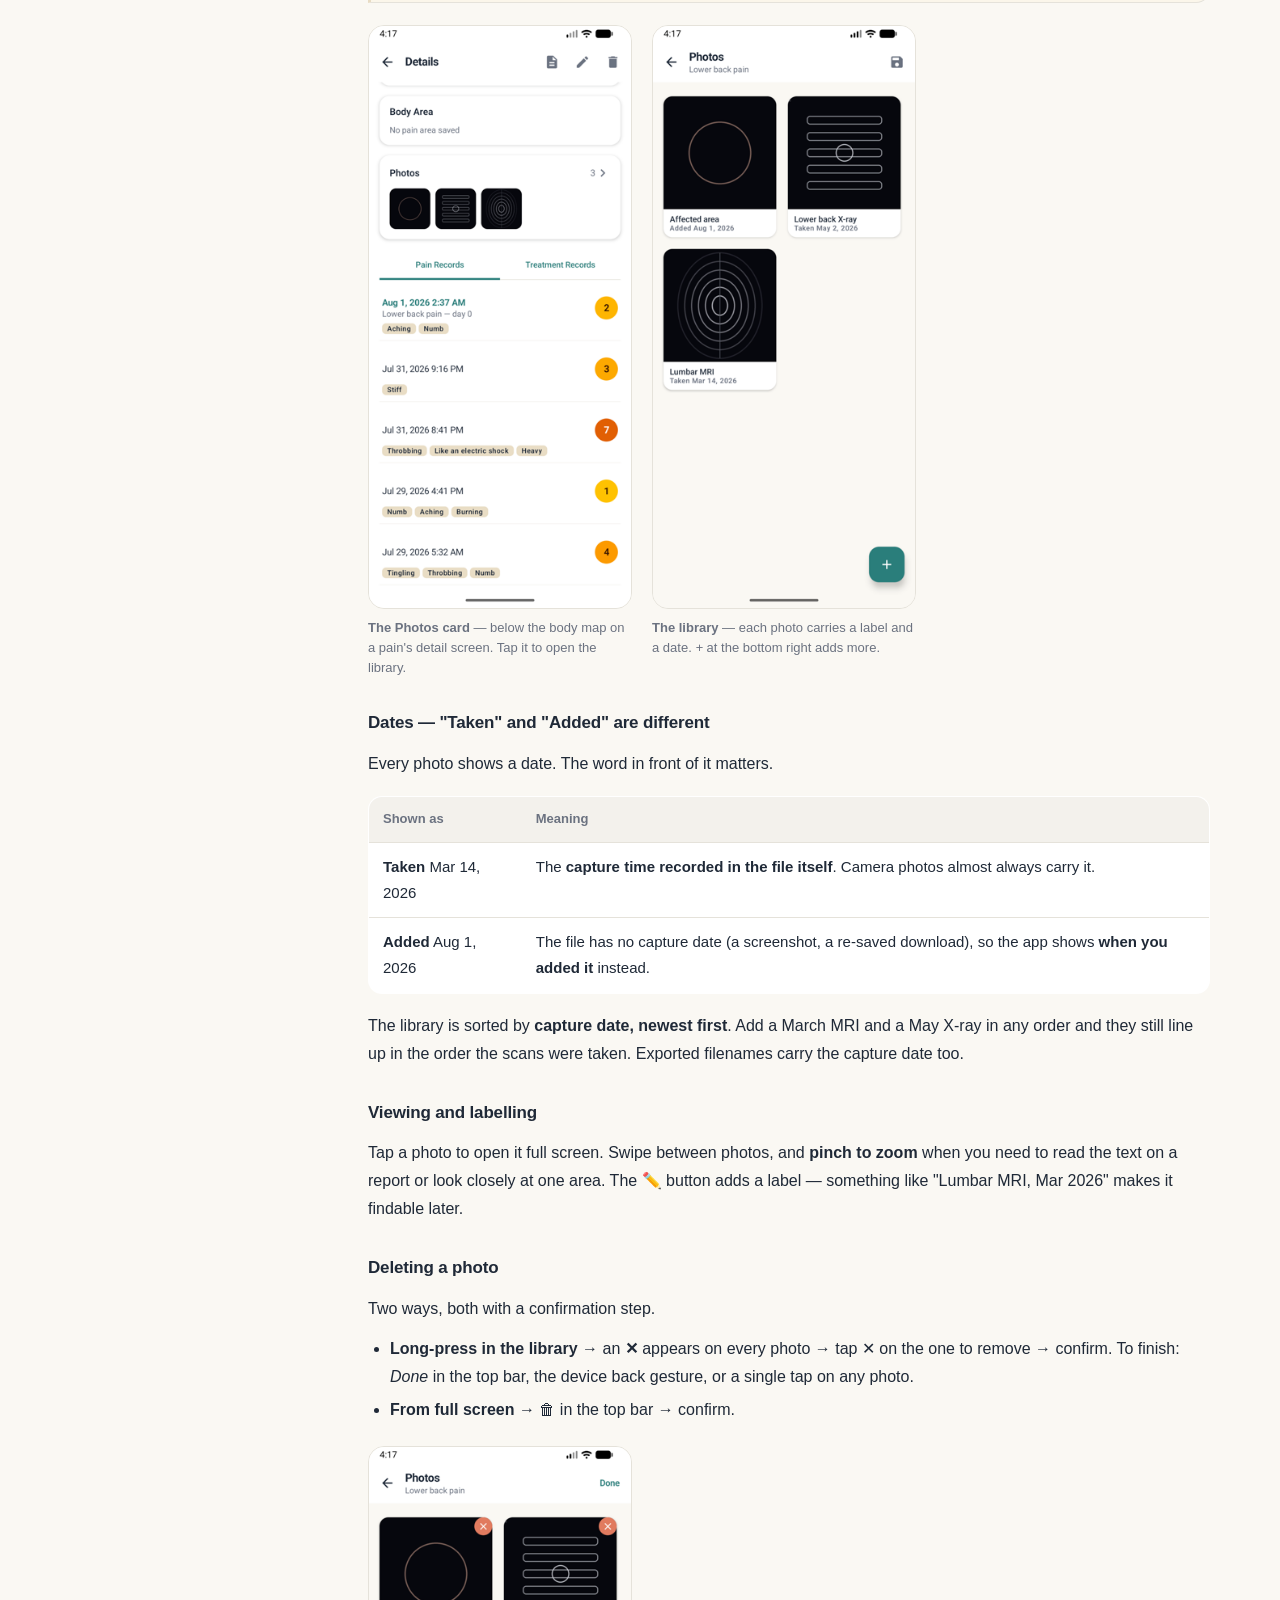
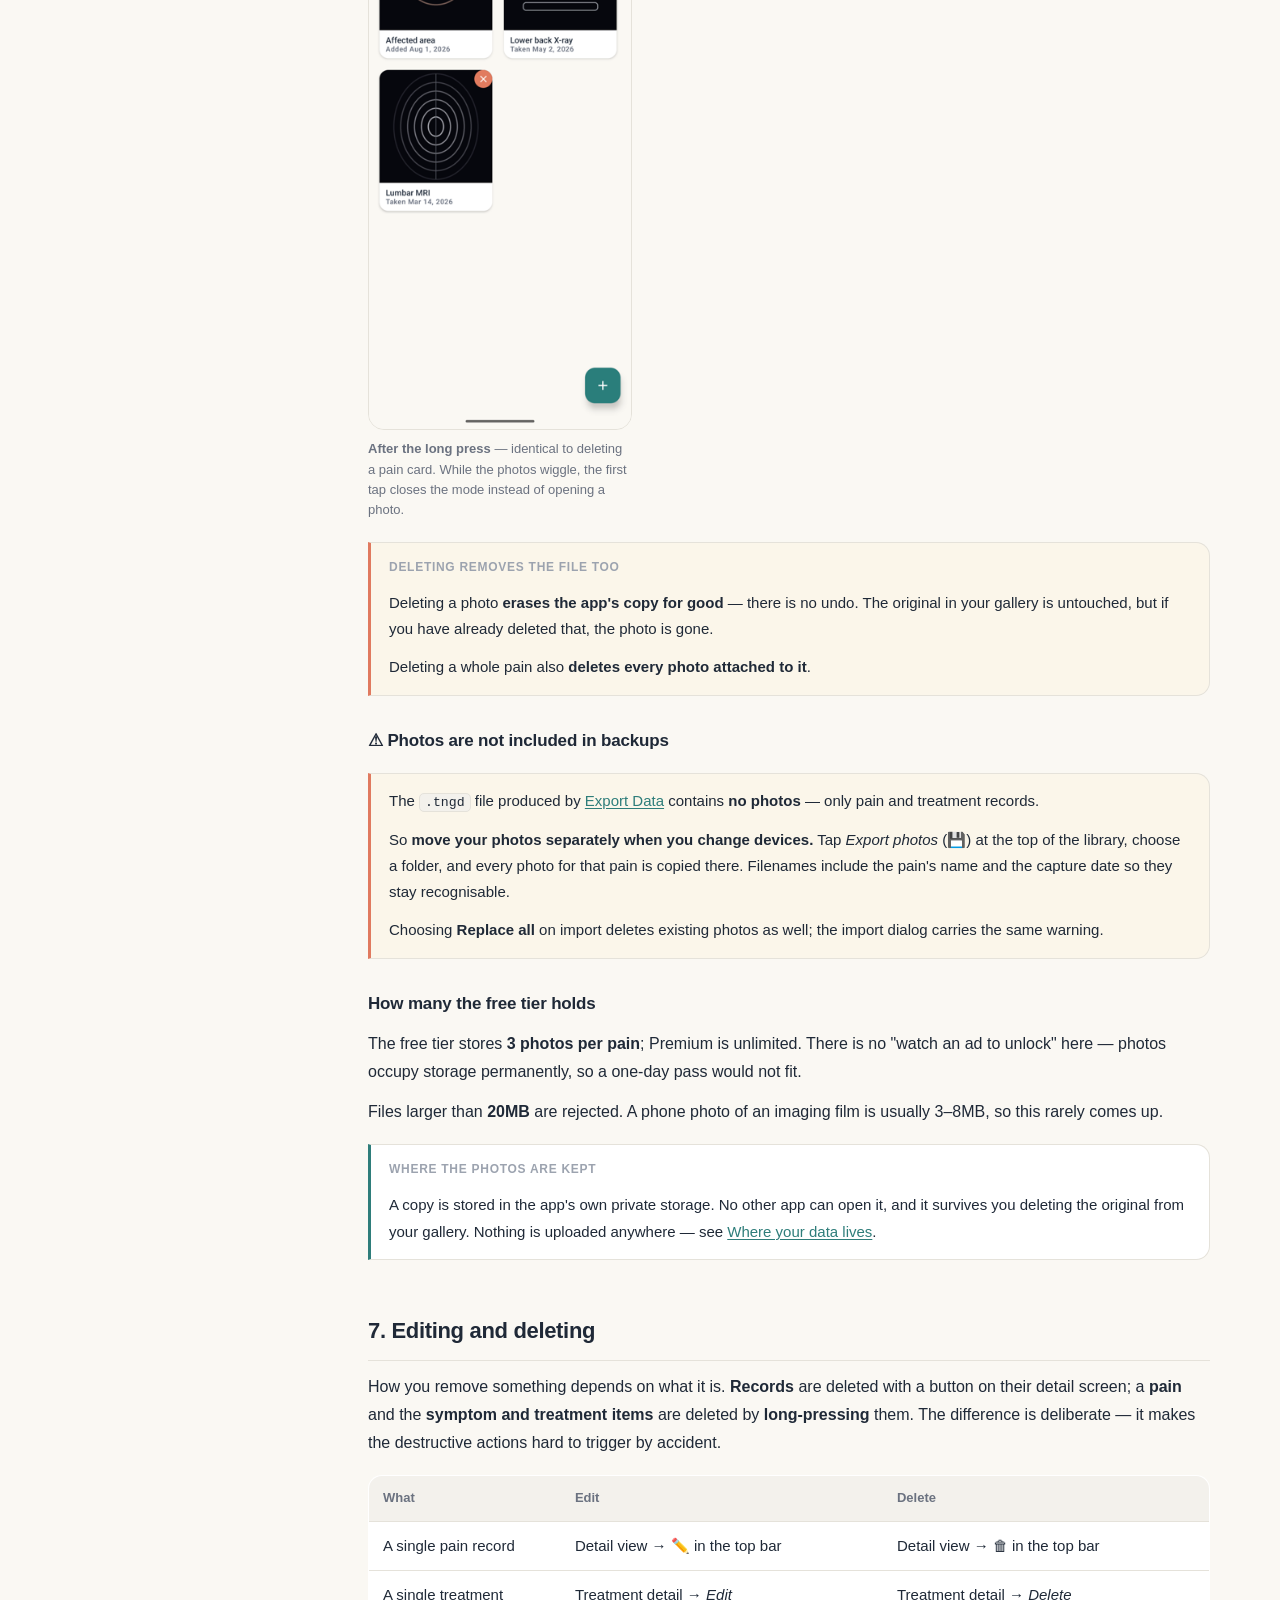
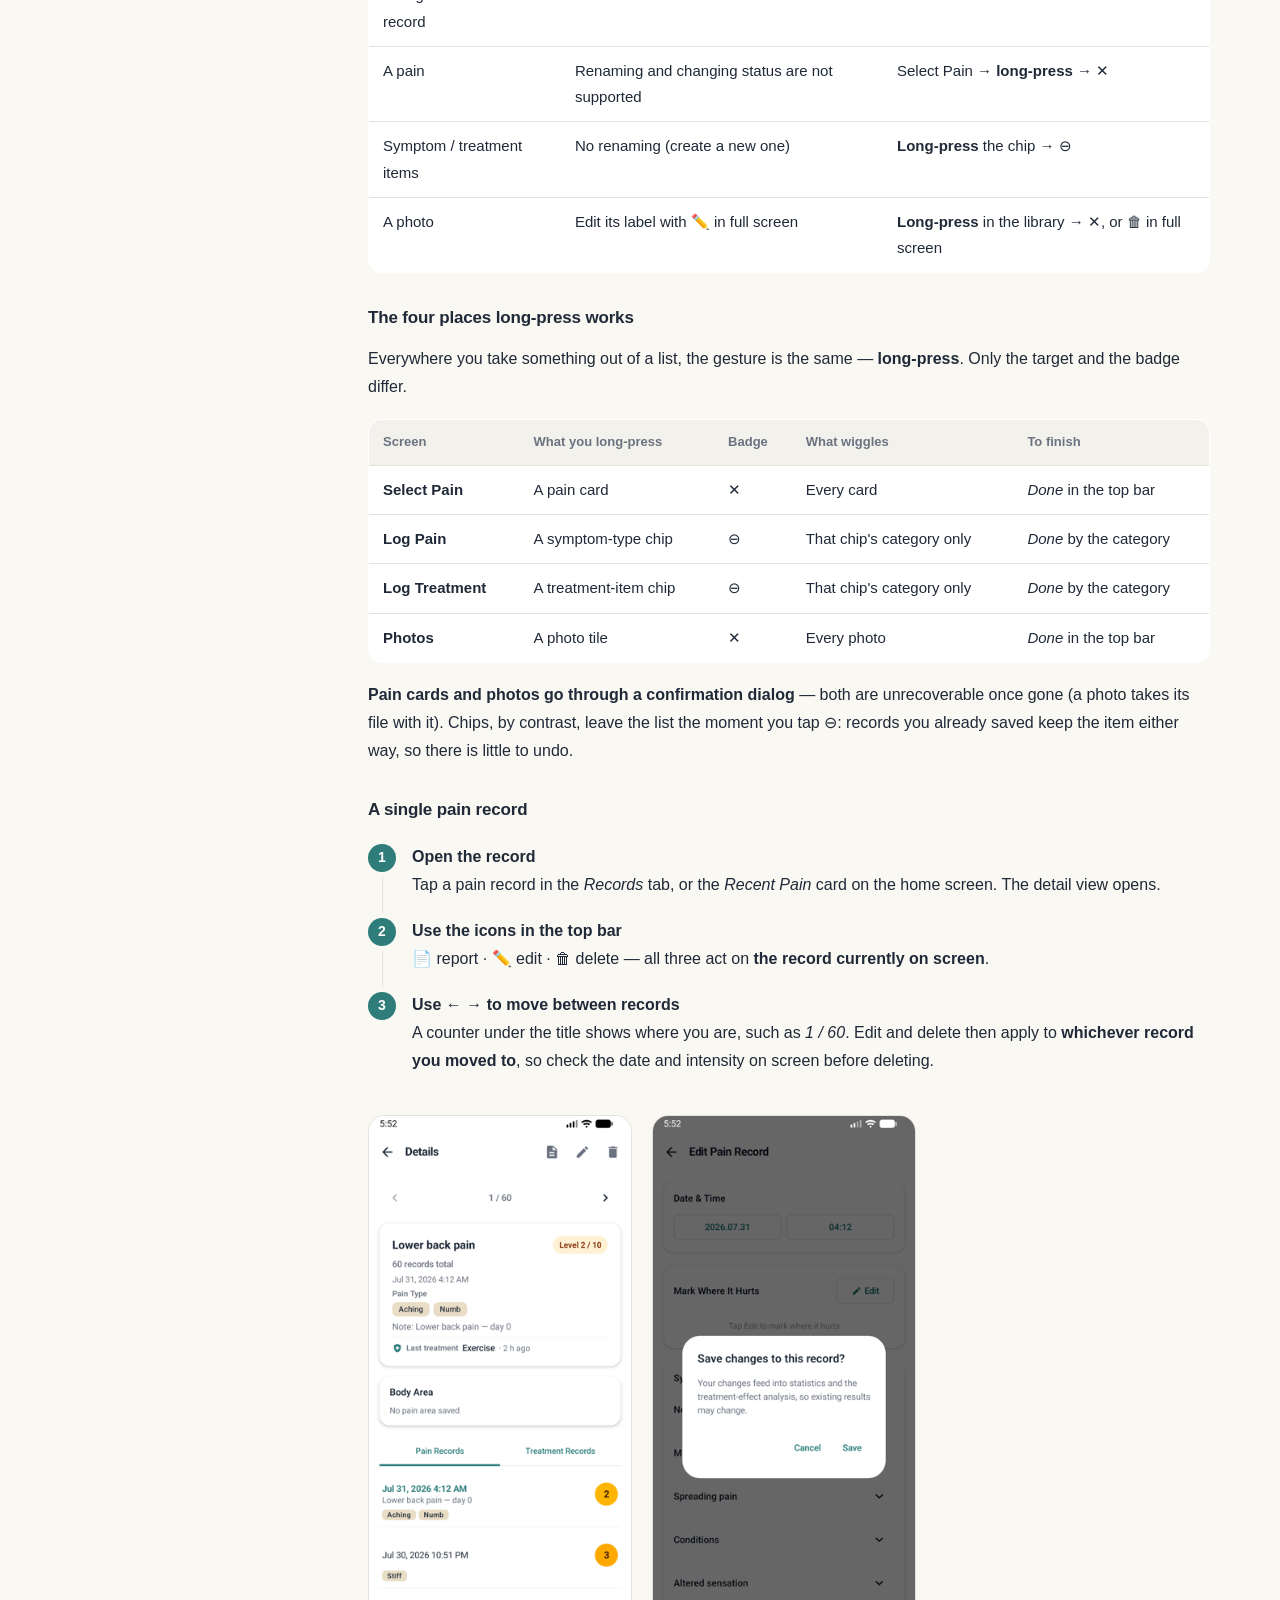
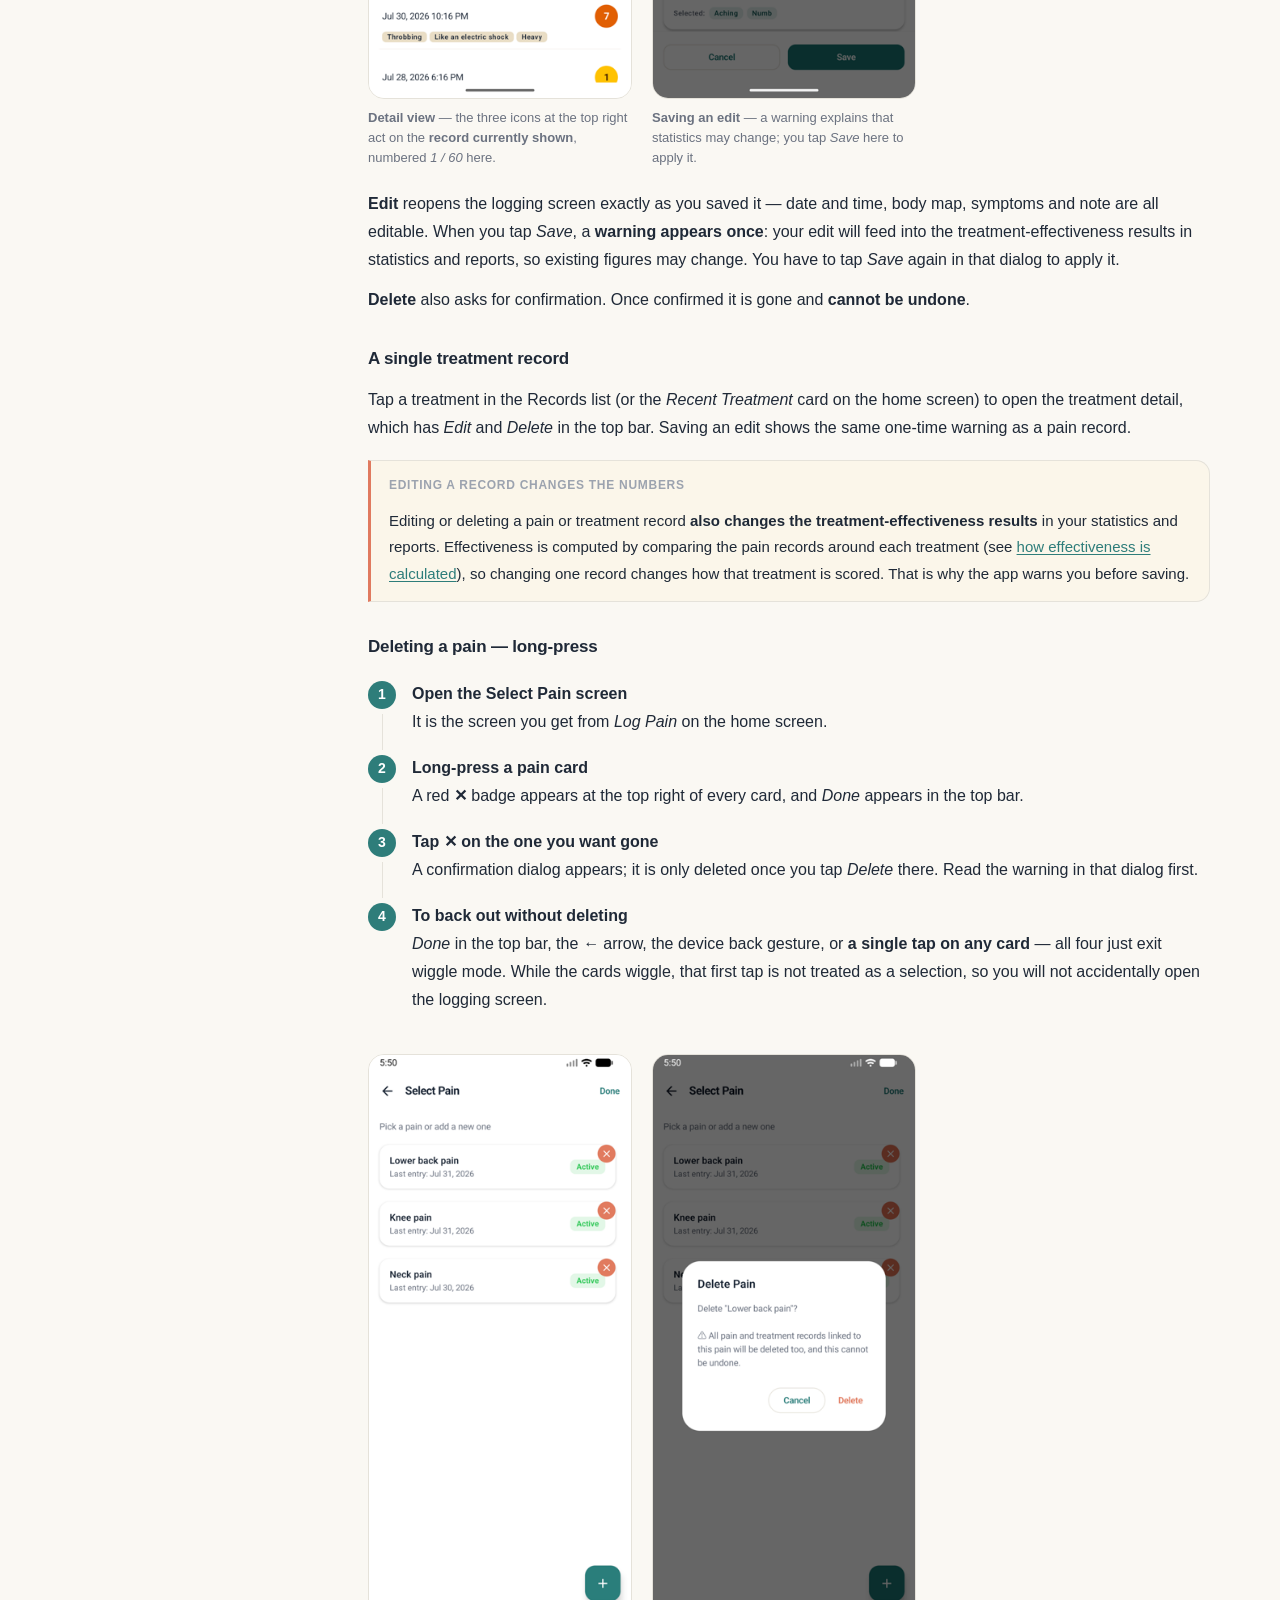
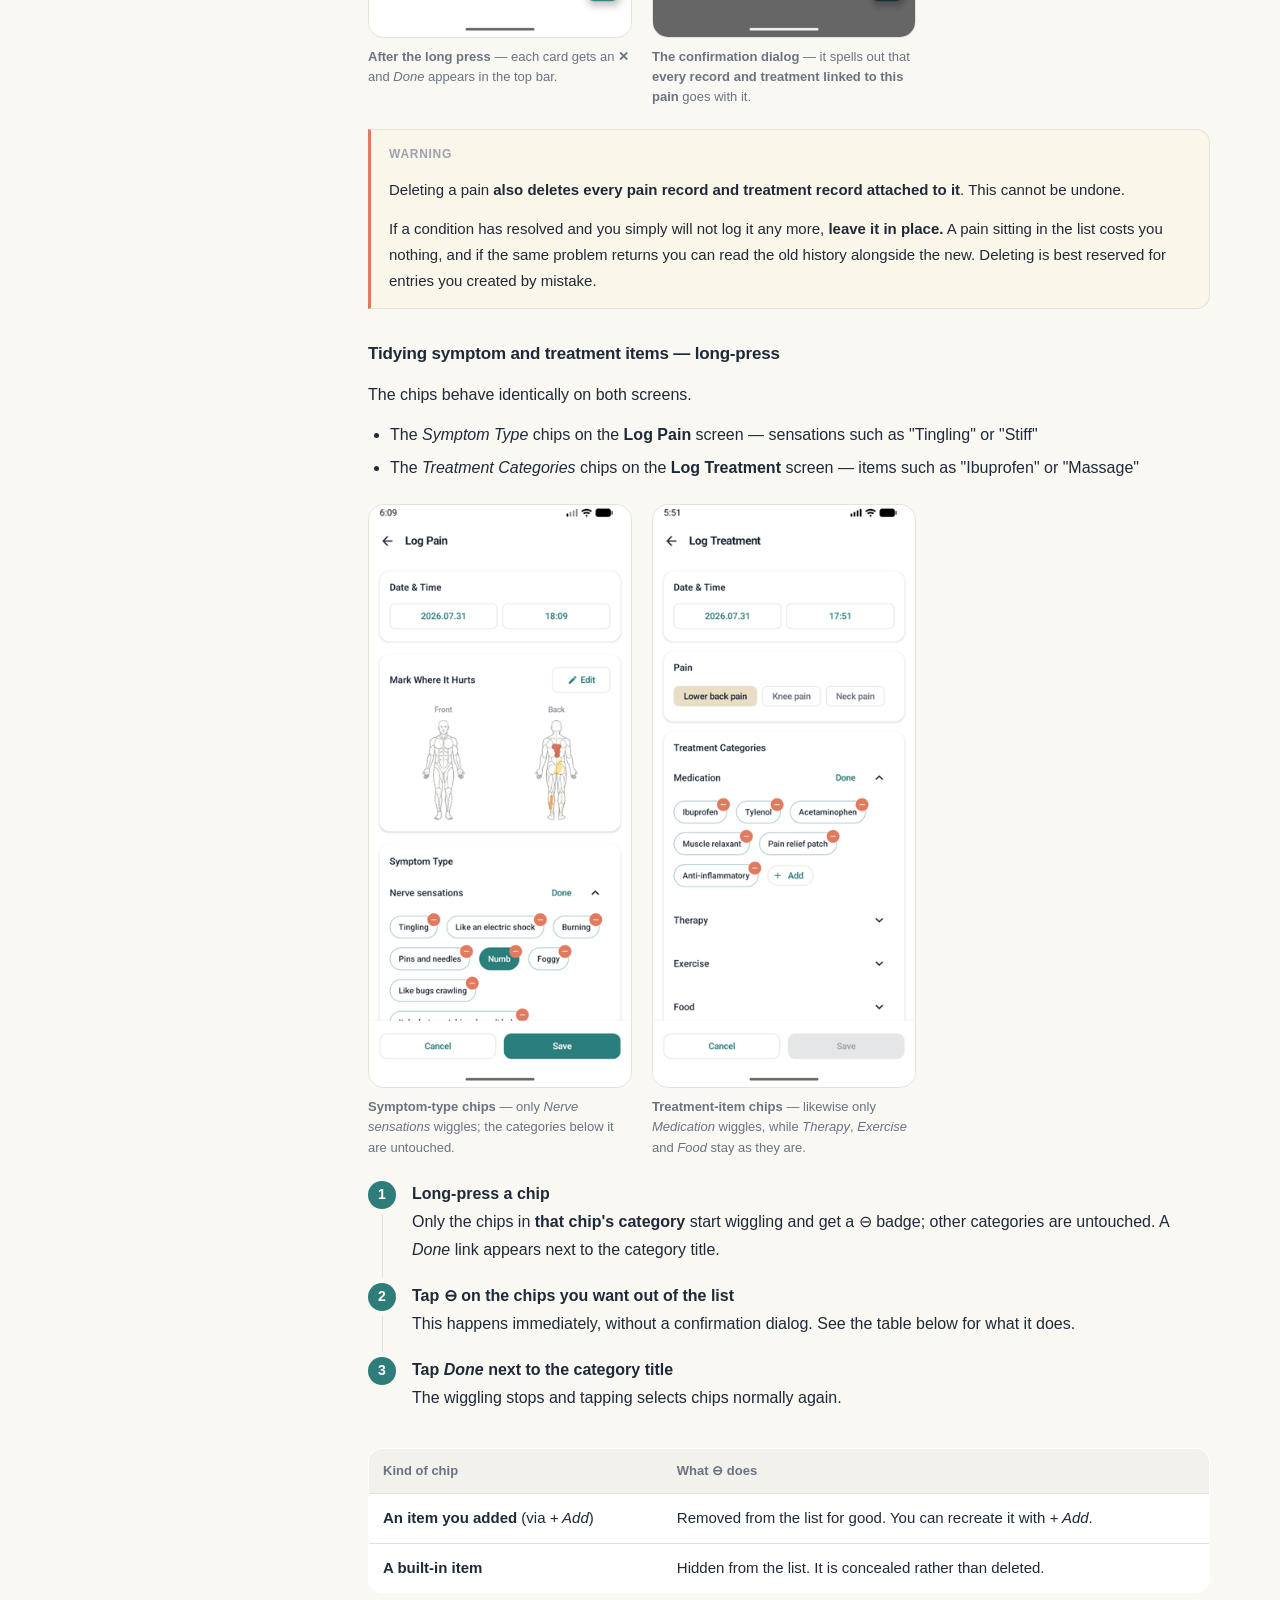
==== commit 761f8d6e: "docs: 자료 사진 장 신설 + 길게 누르기 네 곳으로 정정 앱 vc200~202 로 나간 사진 첨부 기능이 문서에 전혀 없었다.  새 장(#attachments): - 왜 기록" ====
--- a/en/index.html
+++ b/en/index.html
@@ -30,6 +30,7 @@
     <li><a href="#pain">Logging pain</a></li>
     <li><a href="#bodymap">Using the body map</a></li>
     <li><a href="#treatment">Logging treatments</a></li>
+    <li><a href="#attachments">Photos (MRI, CT, X-ray)</a></li>
     <li><a href="#manage">Editing and deleting</a></li>
     <li><a href="#browse">Browsing your records</a></li>
     <li><a href="#stats">Pain Analysis</a></li>
@@ -54,6 +55,7 @@
   <div class="chips">
     <a class="chip" href="#quickstart">First steps</a>
     <a class="chip" href="#bodymap">Body map</a>
+    <a class="chip" href="#attachments">Keep MRI &amp; CT images</a>
     <a class="chip" href="#manage">Fix or delete an entry</a>
     <a class="chip" href="#report">Report for your doctor</a>
     <a class="chip" href="#backup">New phone · backup</a>
@@ -204,6 +206,88 @@
   <p>Tapping a treatment record opens the <strong>treatment detail</strong> screen, showing the pain before and after it, how many times you have used it for this pain, and its average effect. Editing and deleting happen here too, and — as with pain records — they change your statistics.</p>
 </section>
 
+<section id="attachments">
+  <h2>Photos (MRI, CT, X-ray)</h2>
+  <p>Keep imaging with the pain it belongs to. Photograph an MRI, CT or X-ray film, or capture something visible like swelling or a rash — then pull it up at an appointment instead of describing it from memory.</p>
+
+  <div class="note">
+    <span class="label">Attached to the pain, not to one entry</span>
+    <p>Photos are stored <strong>per pain</strong>. An MRI is not a fact about one logged episode — it is imaging of the <em>condition</em>, and it stays just as relevant months later. That is why the library hangs off the pain's detail screen rather than off individual records.</p>
+  </div>
+
+  <h3>Adding a photo</h3>
+  <ol class="steps">
+    <li><b>Open the pain's detail screen</b>Tap any pain record in the <em>Records</em> tab.</li>
+    <li><b>Tap the <em>Photos</em> card</b>It sits below the body map, showing thumbnails and a count — or a prompt when it is still empty.</li>
+    <li><b>Tap <em>+</em> at the bottom right</b>The photo picker opens; you can select several at once.</li>
+  </ol>
+  <div class="tip">
+    <span class="label">No photo permission is requested</span>
+    <p>Tongda never asks for access to your whole gallery. It uses Android's own photo picker, so <strong>only the images you pick</strong> are handed to the app — the picker says as much at the top.</p>
+  </div>
+
+  <div class="shots">
+    <figure class="shot">
+      <img src="../assets/img/en/20_att_card.png" alt="Photos card on the pain detail screen with three thumbnails and a count" loading="lazy">
+      <figcaption><b>The Photos card</b> — below the body map on a pain's detail screen. Tap it to open the library.</figcaption>
+    </figure>
+    <figure class="shot">
+      <img src="../assets/img/en/21_att_grid.png" alt="Photo library grid with a label and date under each photo" loading="lazy">
+      <figcaption><b>The library</b> — each photo carries a label and a date. <em>+</em> at the bottom right adds more.</figcaption>
+    </figure>
+  </div>
+
+  <h3>Dates — "Taken" and "Added" are different</h3>
+  <p>Every photo shows a date. The word in front of it matters.</p>
+  <div class="tablewrap">
+  <table>
+    <thead><tr><th>Shown as</th><th>Meaning</th></tr></thead>
+    <tbody>
+      <tr><td><strong>Taken</strong> Mar 14, 2026</td><td>The <strong>capture time recorded in the file itself</strong>. Camera photos almost always carry it.</td></tr>
+      <tr><td><strong>Added</strong> Aug 1, 2026</td><td>The file has no capture date (a screenshot, a re-saved download), so the app shows <strong>when you added it</strong> instead.</td></tr>
+    </tbody>
+  </table>
+  </div>
+  <p>The library is sorted by <strong>capture date, newest first</strong>. Add a March MRI and a May X-ray in any order and they still line up in the order the scans were taken. Exported filenames carry the capture date too.</p>
+
+  <h3>Viewing and labelling</h3>
+  <p>Tap a photo to open it full screen. Swipe between photos, and <strong>pinch to zoom</strong> when you need to read the text on a report or look closely at one area. The ✏️ button adds a label — something like "Lumbar MRI, Mar 2026" makes it findable later.</p>
+
+  <h3>Deleting a photo</h3>
+  <p>Two ways, both with a confirmation step.</p>
+  <ul>
+    <li><strong>Long-press in the library</strong> → an <strong>✕</strong> appears on every photo → tap ✕ on the one to remove → confirm. To finish: <em>Done</em> in the top bar, the device back gesture, or a single tap on any photo.</li>
+    <li><strong>From full screen</strong> → 🗑 in the top bar → confirm.</li>
+  </ul>
+
+  <figure class="shot">
+    <img src="../assets/img/en/22_att_wiggle.png" alt="Photo library after a long press — an X badge on each photo and Done in the top bar" loading="lazy">
+    <figcaption><b>After the long press</b> — identical to deleting a pain card. While the photos wiggle, the first tap closes the mode instead of opening a photo.</figcaption>
+  </figure>
+
+  <div class="warn">
+    <span class="label">Deleting removes the file too</span>
+    <p>Deleting a photo <strong>erases the app's copy for good</strong> — there is no undo. The original in your gallery is untouched, but if you have already deleted that, the photo is gone.</p>
+    <p>Deleting a whole pain also <strong>deletes every photo attached to it</strong>.</p>
+  </div>
+
+  <h3>⚠ Photos are not included in backups</h3>
+  <div class="warn">
+    <p>The <code>.tngd</code> file produced by <a href="#backup">Export Data</a> contains <strong>no photos</strong> — only pain and treatment records.</p>
+    <p>So <strong>move your photos separately when you change devices.</strong> Tap <em>Export photos</em> (💾) at the top of the library, choose a folder, and every photo for that pain is copied there. Filenames include the pain's name and the capture date so they stay recognisable.</p>
+    <p>Choosing <strong>Replace all</strong> on import deletes existing photos as well; the import dialog carries the same warning.</p>
+  </div>
+
+  <h3>How many the free tier holds</h3>
+  <p>The free tier stores <strong>3 photos per pain</strong>; Premium is unlimited. There is no "watch an ad to unlock" here — photos occupy storage permanently, so a one-day pass would not fit.</p>
+  <p>Files larger than <strong>20MB</strong> are rejected. A phone photo of an imaging film is usually 3–8MB, so this rarely comes up.</p>
+
+  <div class="note">
+    <span class="label">Where the photos are kept</span>
+    <p>A copy is stored in the app's own private storage. No other app can open it, and it survives you deleting the original from your gallery. Nothing is uploaded anywhere — see <a href="#privacy">Where your data lives</a>.</p>
+  </div>
+</section>
+
 <section id="manage">
   <h2>Editing and deleting</h2>
   <p>How you remove something depends on what it is. <strong>Records</strong> are deleted with a button on their detail screen; a <strong>pain</strong> and the <strong>symptom and treatment items</strong> are deleted by <strong>long-pressing</strong> them. The difference is deliberate — it makes the destructive actions hard to trigger by accident.</p>
@@ -216,11 +300,12 @@
       <tr><td>A single treatment record</td><td>Treatment detail → <em>Edit</em></td><td>Treatment detail → <em>Delete</em></td></tr>
       <tr><td>A pain</td><td>Renaming and changing status are not supported</td><td>Select Pain → <strong>long-press</strong> → ✕</td></tr>
       <tr><td>Symptom / treatment items</td><td>No renaming (create a new one)</td><td><strong>Long-press</strong> the chip → ⊖</td></tr>
+      <tr><td>A photo</td><td>Edit its label with ✏️ in full screen</td><td><strong>Long-press</strong> in the library → ✕, or 🗑 in full screen</td></tr>
     </tbody>
   </table>
   </div>
 
-  <h3>The three places long-press works</h3>
+  <h3>The four places long-press works</h3>
   <p>Everywhere you take something out of a list, the gesture is the same — <strong>long-press</strong>. Only the target and the badge differ.</p>
   <div class="tablewrap">
   <table>
@@ -229,10 +314,11 @@
       <tr><td><strong>Select Pain</strong></td><td>A pain card</td><td>✕</td><td>Every card</td><td><em>Done</em> in the top bar</td></tr>
       <tr><td><strong>Log Pain</strong></td><td>A symptom-type chip</td><td>⊖</td><td>That chip's category only</td><td><em>Done</em> by the category</td></tr>
       <tr><td><strong>Log Treatment</strong></td><td>A treatment-item chip</td><td>⊖</td><td>That chip's category only</td><td><em>Done</em> by the category</td></tr>
+      <tr><td><strong>Photos</strong></td><td>A photo tile</td><td>✕</td><td>Every photo</td><td><em>Done</em> in the top bar</td></tr>
     </tbody>
   </table>
   </div>
-  <p>Only the pain card goes through a <strong>confirmation dialog</strong>. Chips leave the list the moment you tap ⊖ — records you already saved keep the item either way, so there is little to undo.</p>
+  <p><strong>Pain cards and photos go through a confirmation dialog</strong> — both are unrecoverable once gone (a photo takes its file with it). Chips, by contrast, leave the list the moment you tap ⊖: records you already saved keep the item either way, so there is little to undo.</p>
 
   <h3>A single pain record</h3>
   <ol class="steps">
@@ -512,6 +598,10 @@
   <p>Because records live only on your device, <strong>always export a backup before changing phones or uninstalling the app</strong>. Go to Settings → Data.</p>
 
   <h3>Export Data</h3>
+  <div class="warn">
+    <span class="label">Photos are separate</span>
+    <p>A backup holds pain and treatment records only — <strong><a href="#attachments">photos are not included</a>.</strong> Use <em>Export photos</em> in the library to move them when you change devices.</p>
+  </div>
   <p>This produces a single backup file with a <code>.tngd</code> extension. You choose where it goes, and you can keep it in a cloud drive or email it to yourself. The contents are encrypted, so it cannot be read in a text editor. No password is requested.</p>
 
   <h3>Import Data</h3>
@@ -553,6 +643,7 @@
       <tr><td>Pain records per day</td><td>Up to 3</td><td>Unlimited</td></tr>
       <tr><td>Treatment records per day</td><td>Up to 3</td><td>Unlimited</td></tr>
       <tr><td>Pains tracked</td><td>2 (one ad per additional pain)</td><td>Unlimited</td></tr>
+      <tr><td>Photos</td><td>3 per pain</td><td>Unlimited</td></tr>
       <tr><td>Statistics history</td><td>Last 30 days</td><td>Entire history</td></tr>
       <tr><td>Ads</td><td>Yes</td><td>None</td></tr>
     </tbody>
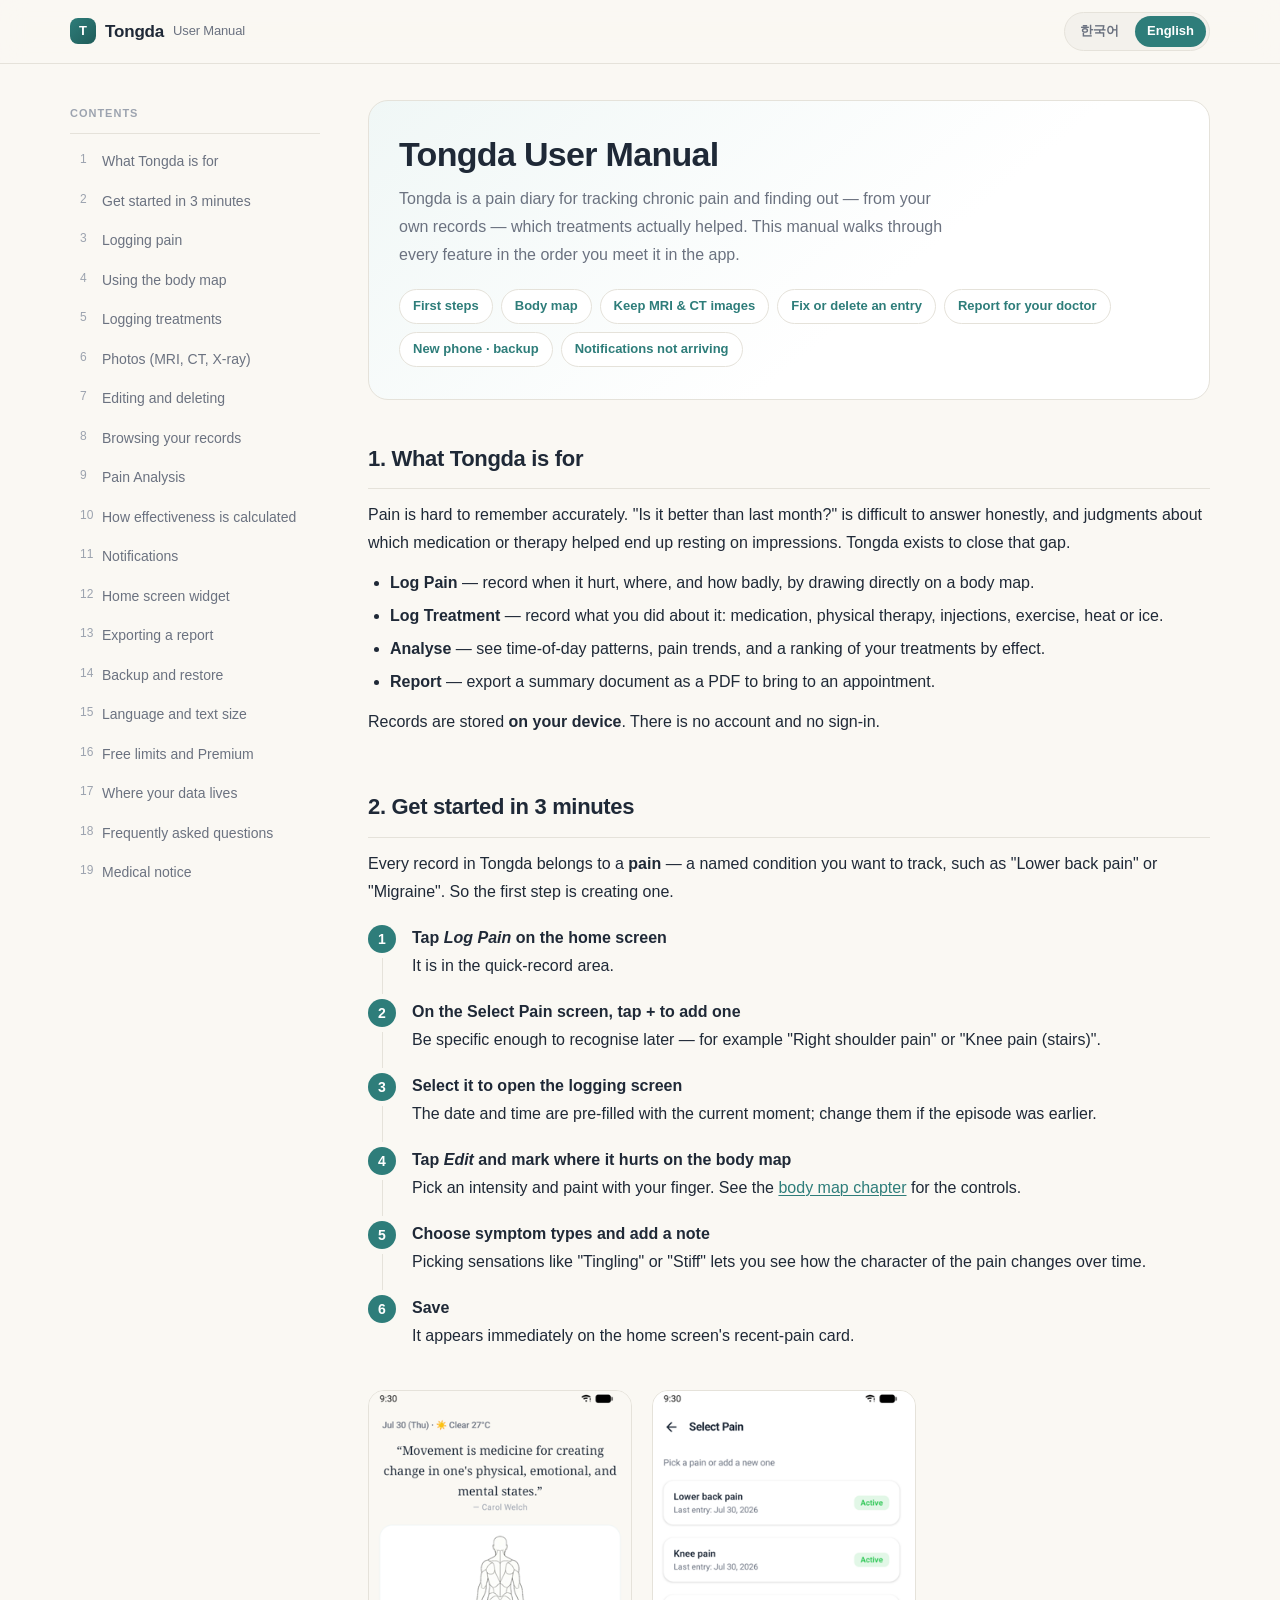
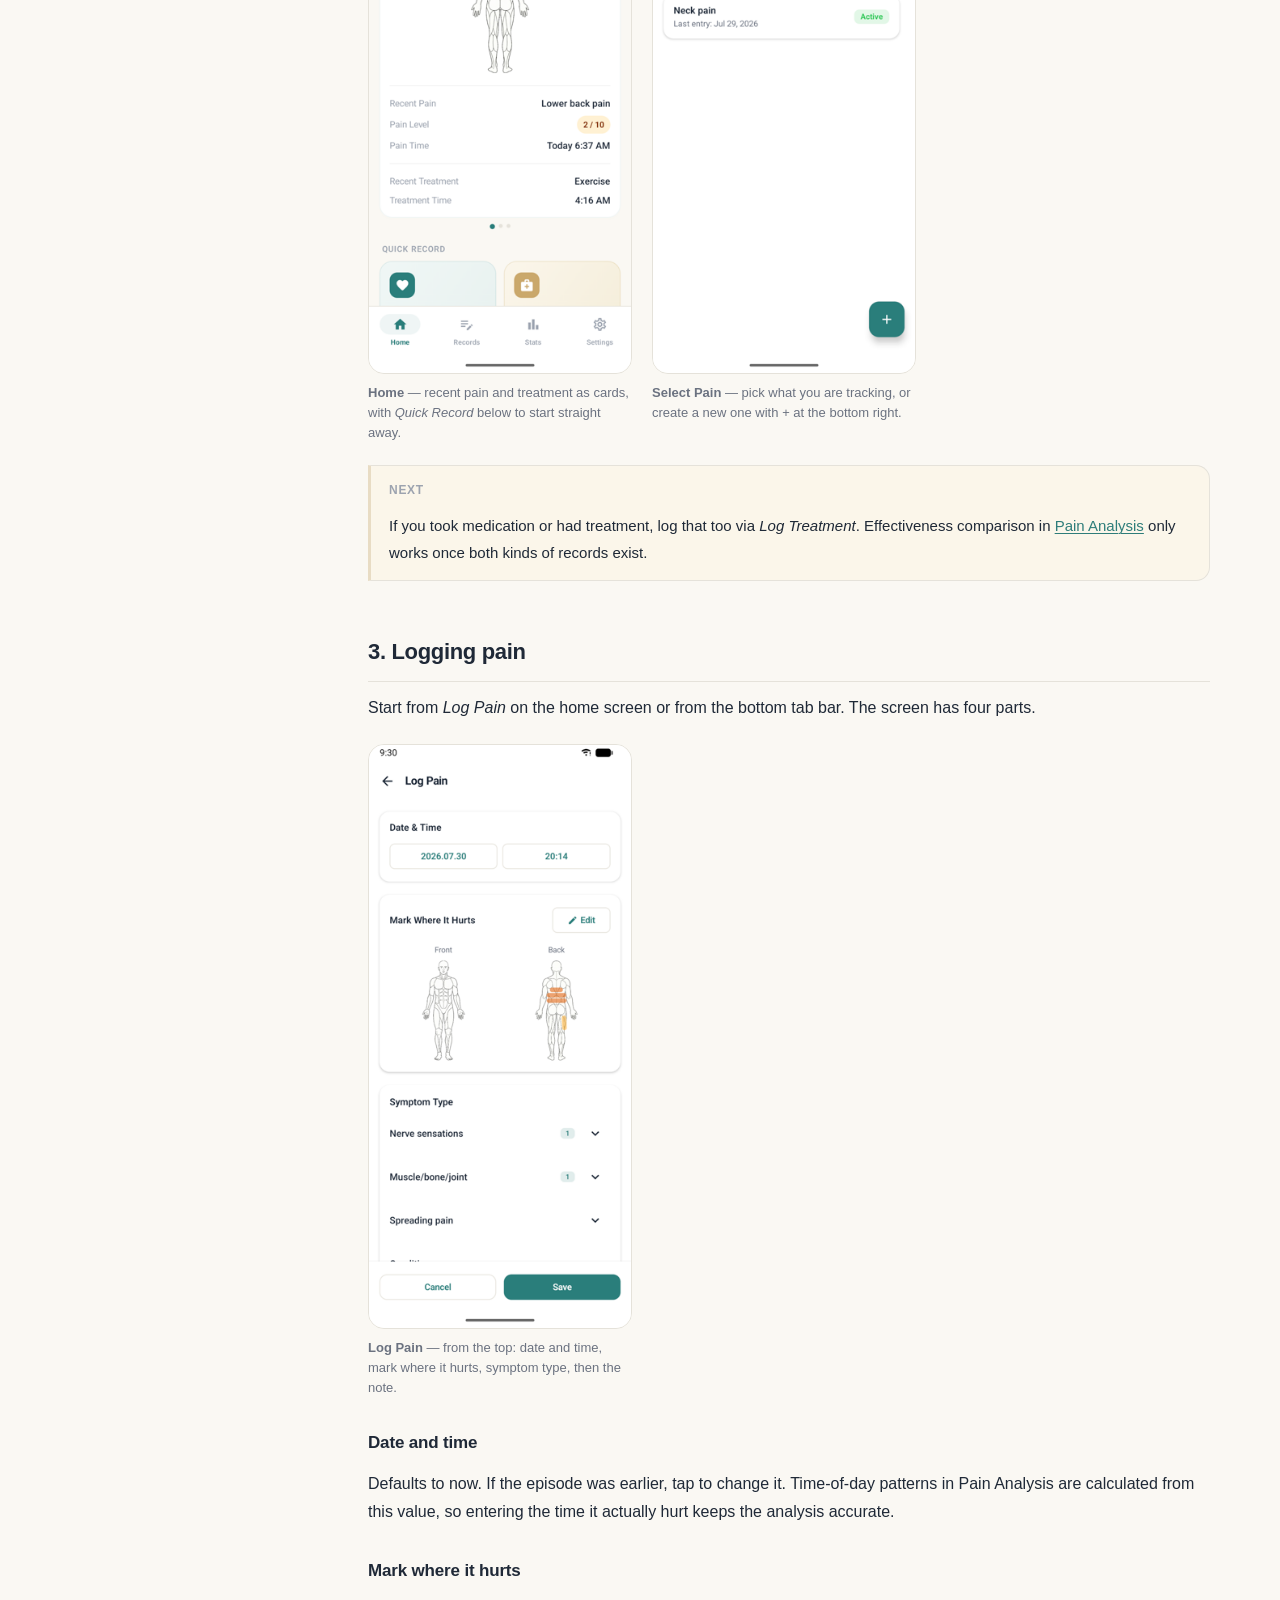
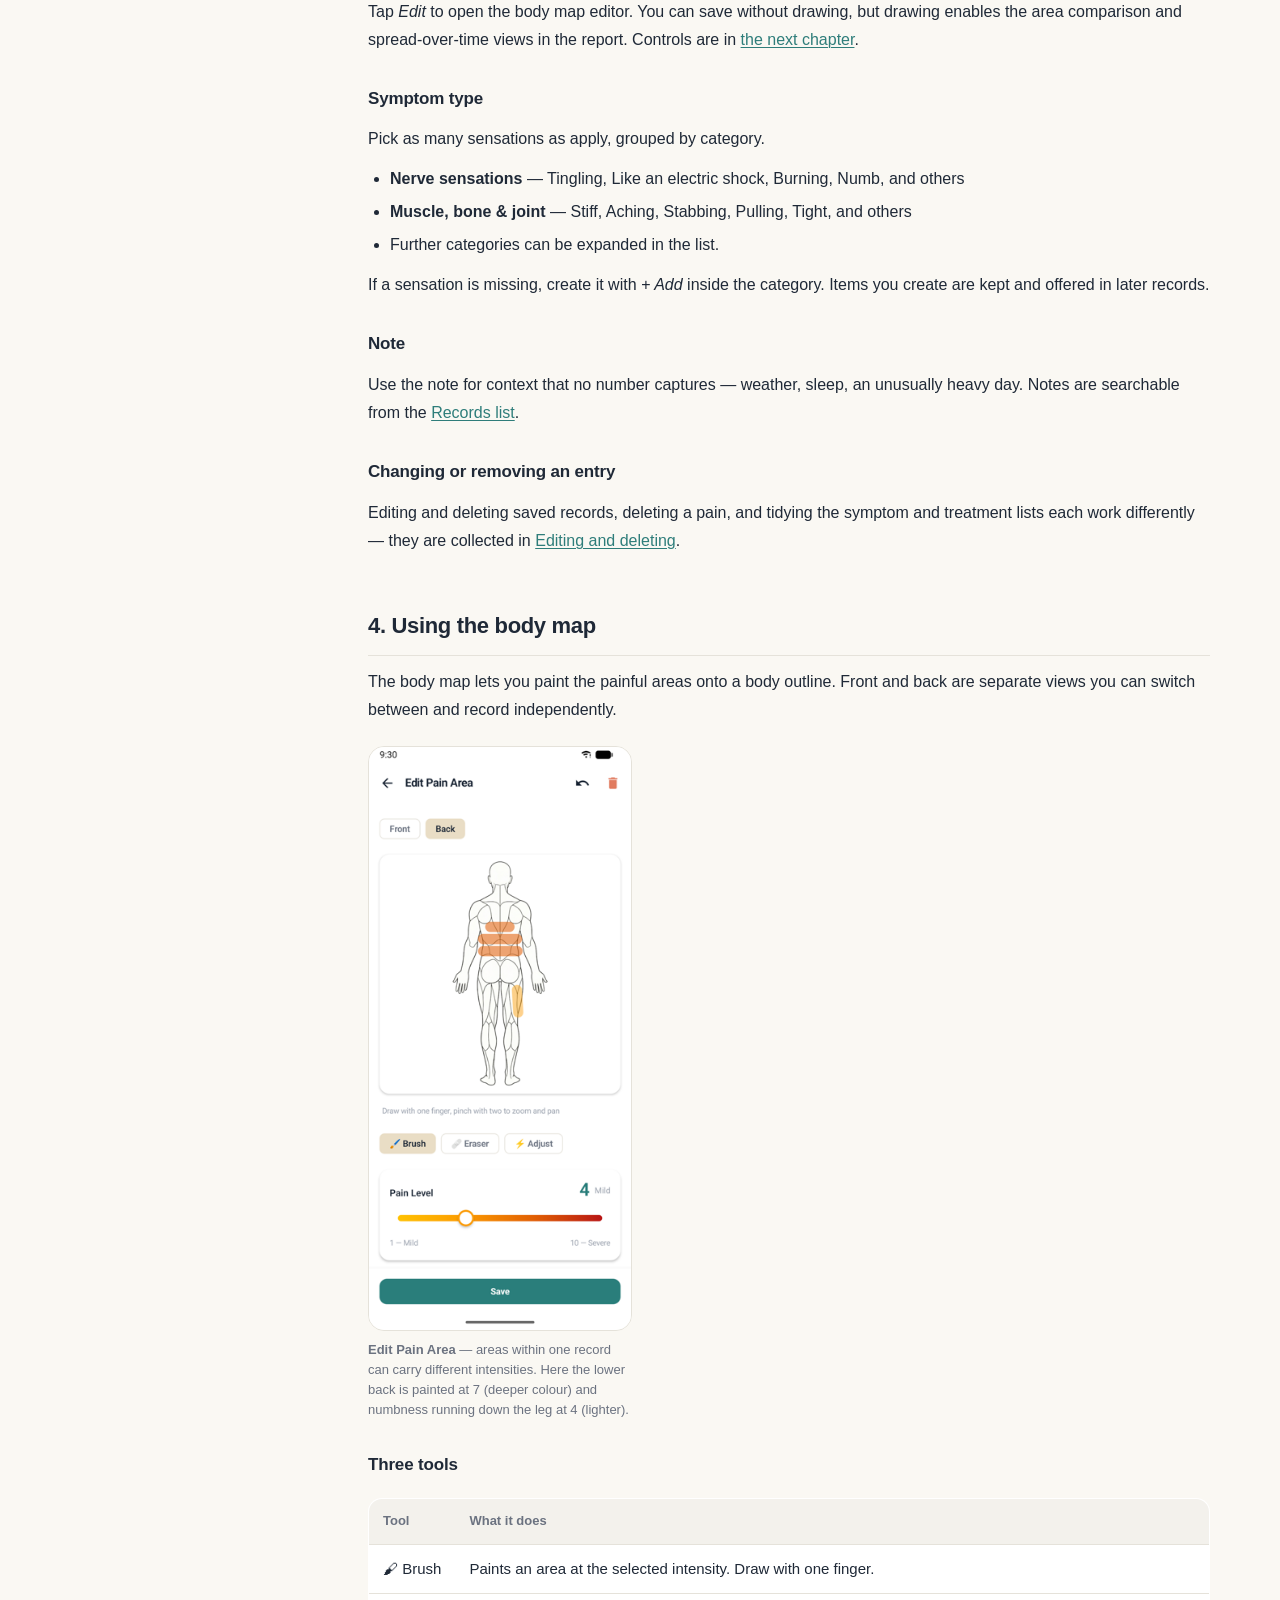
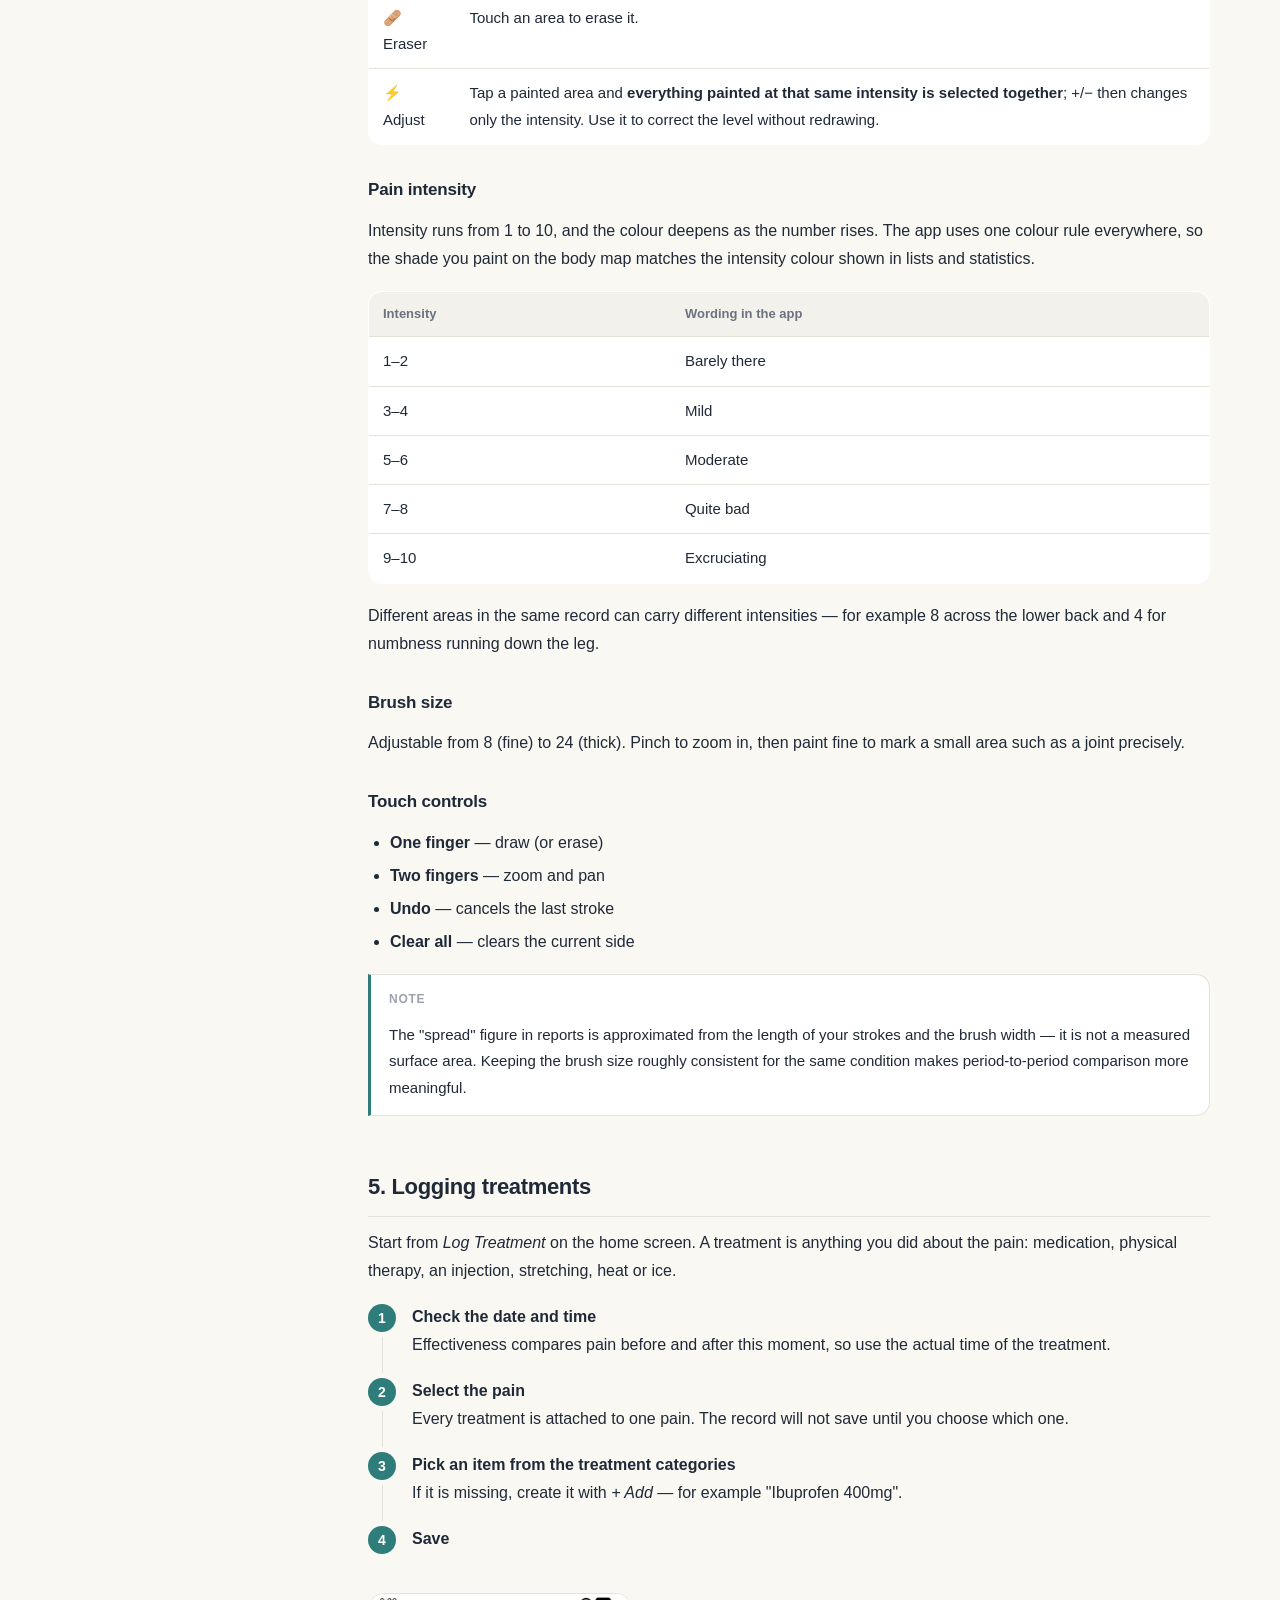
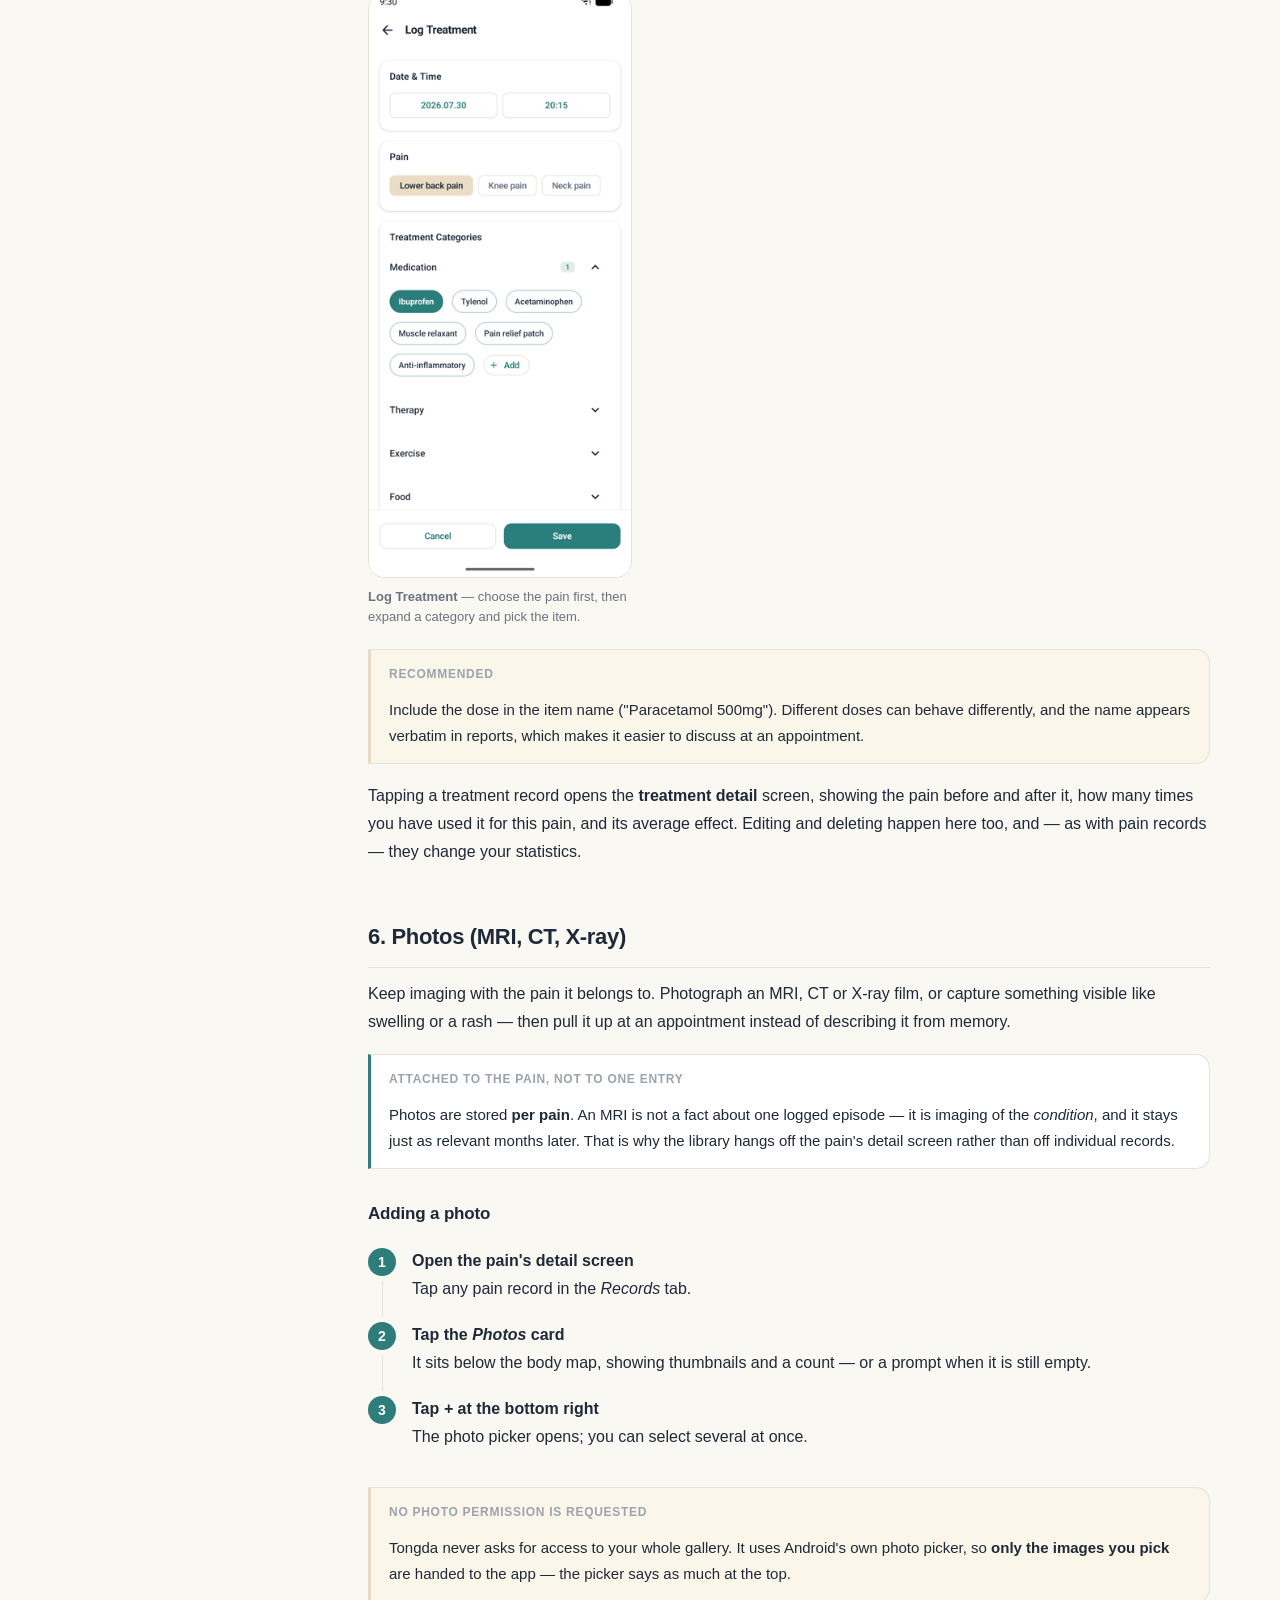
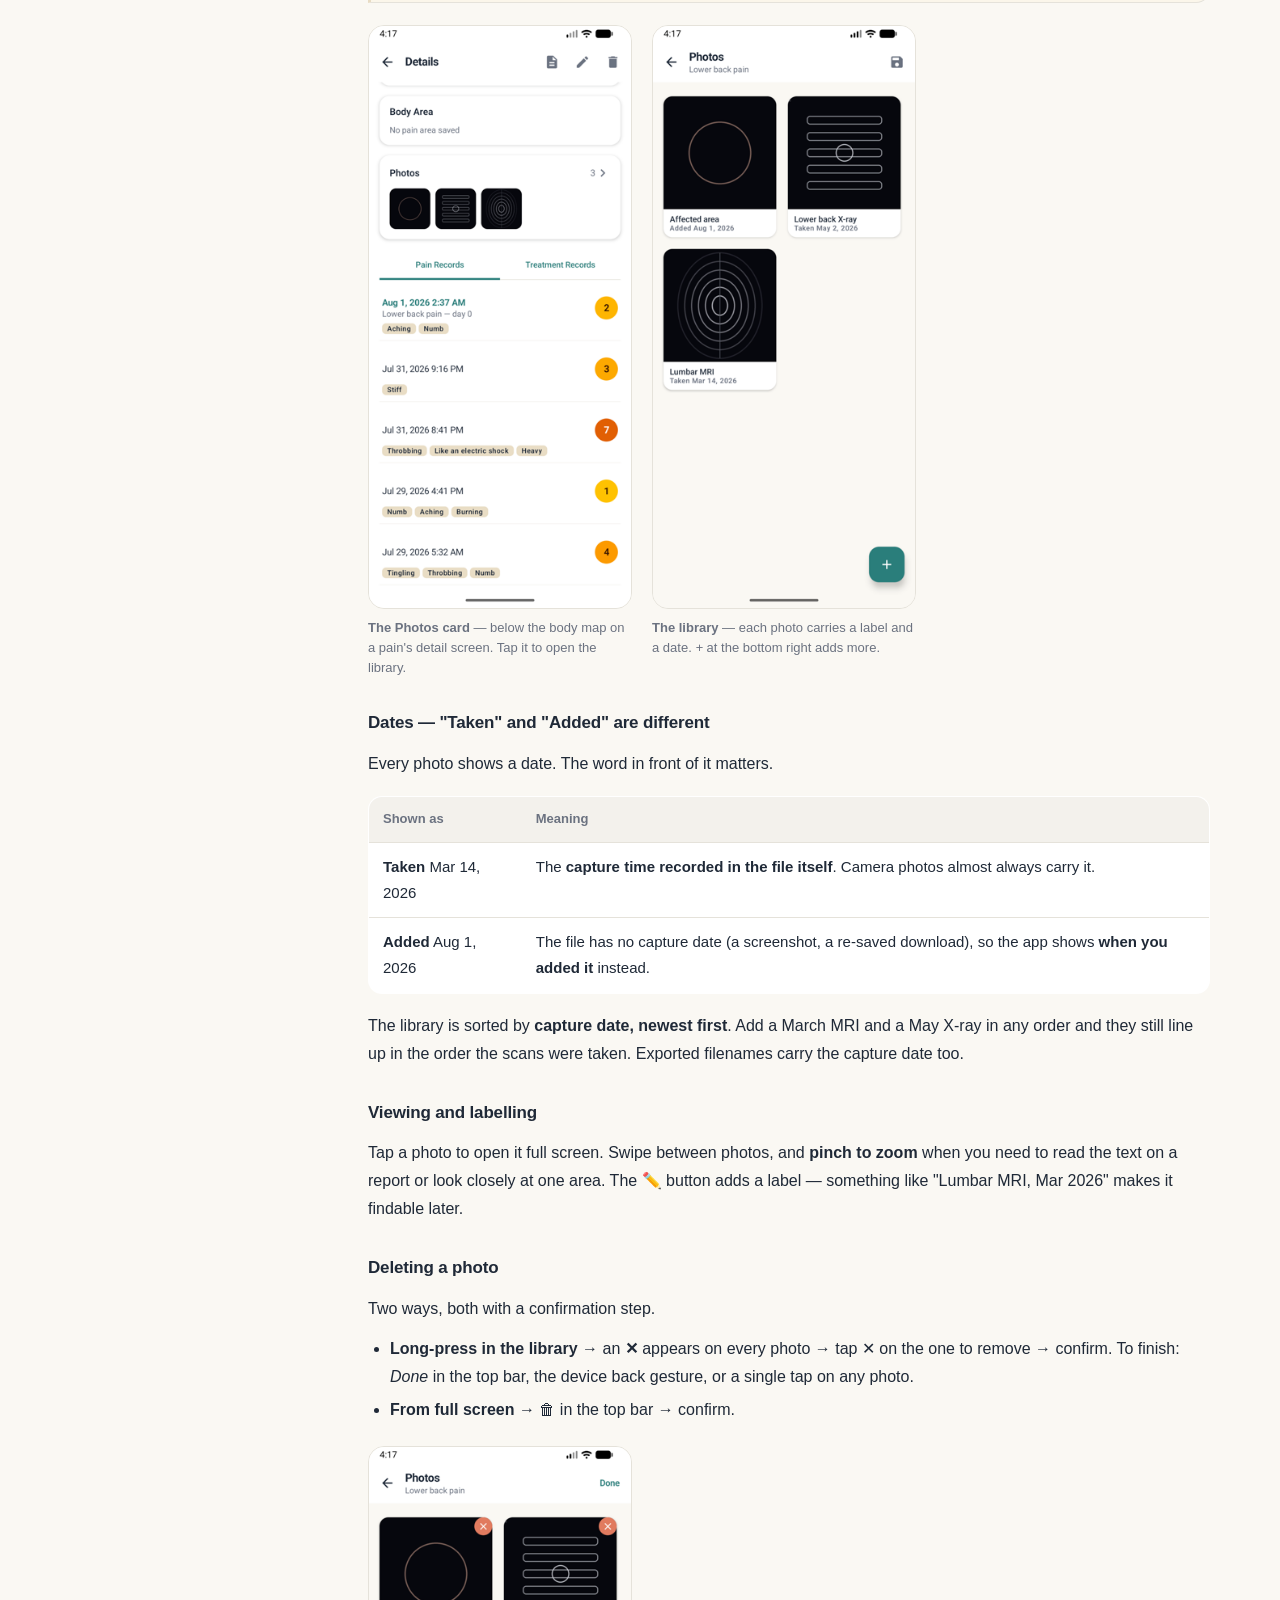
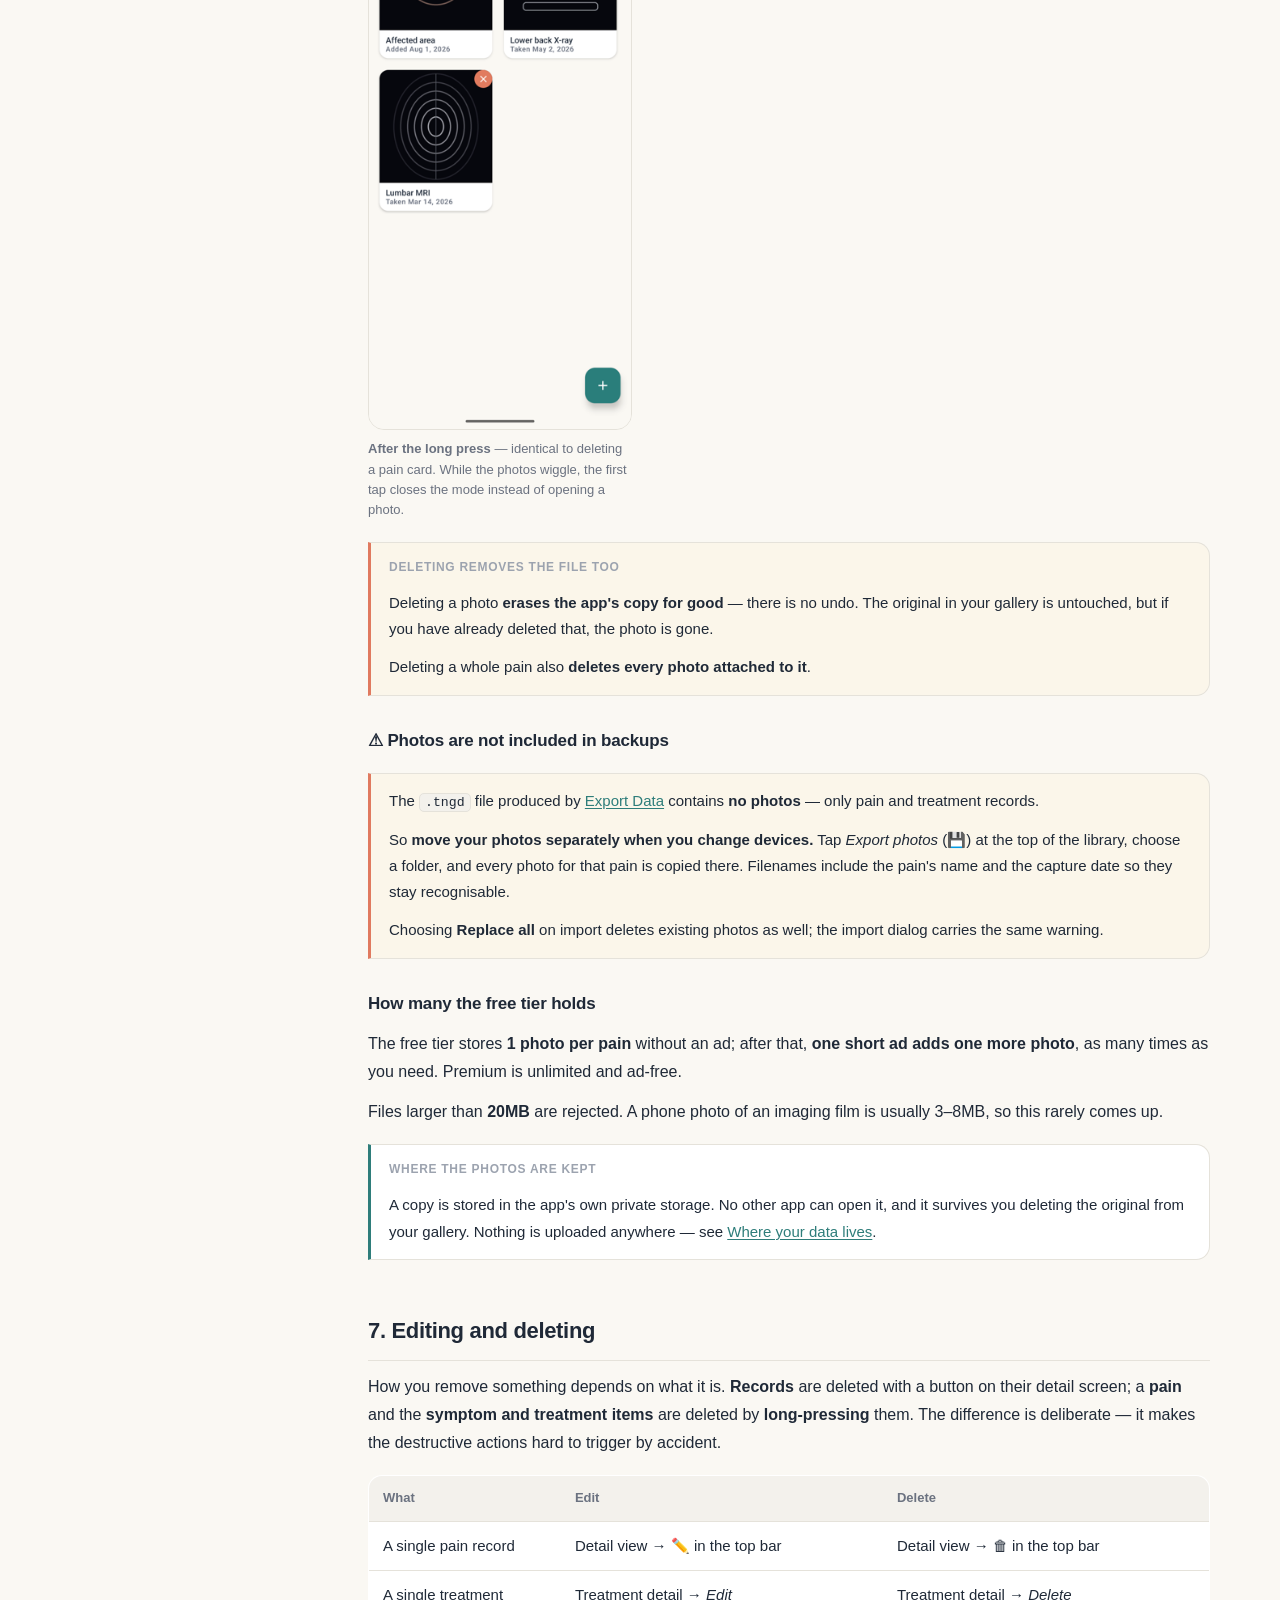
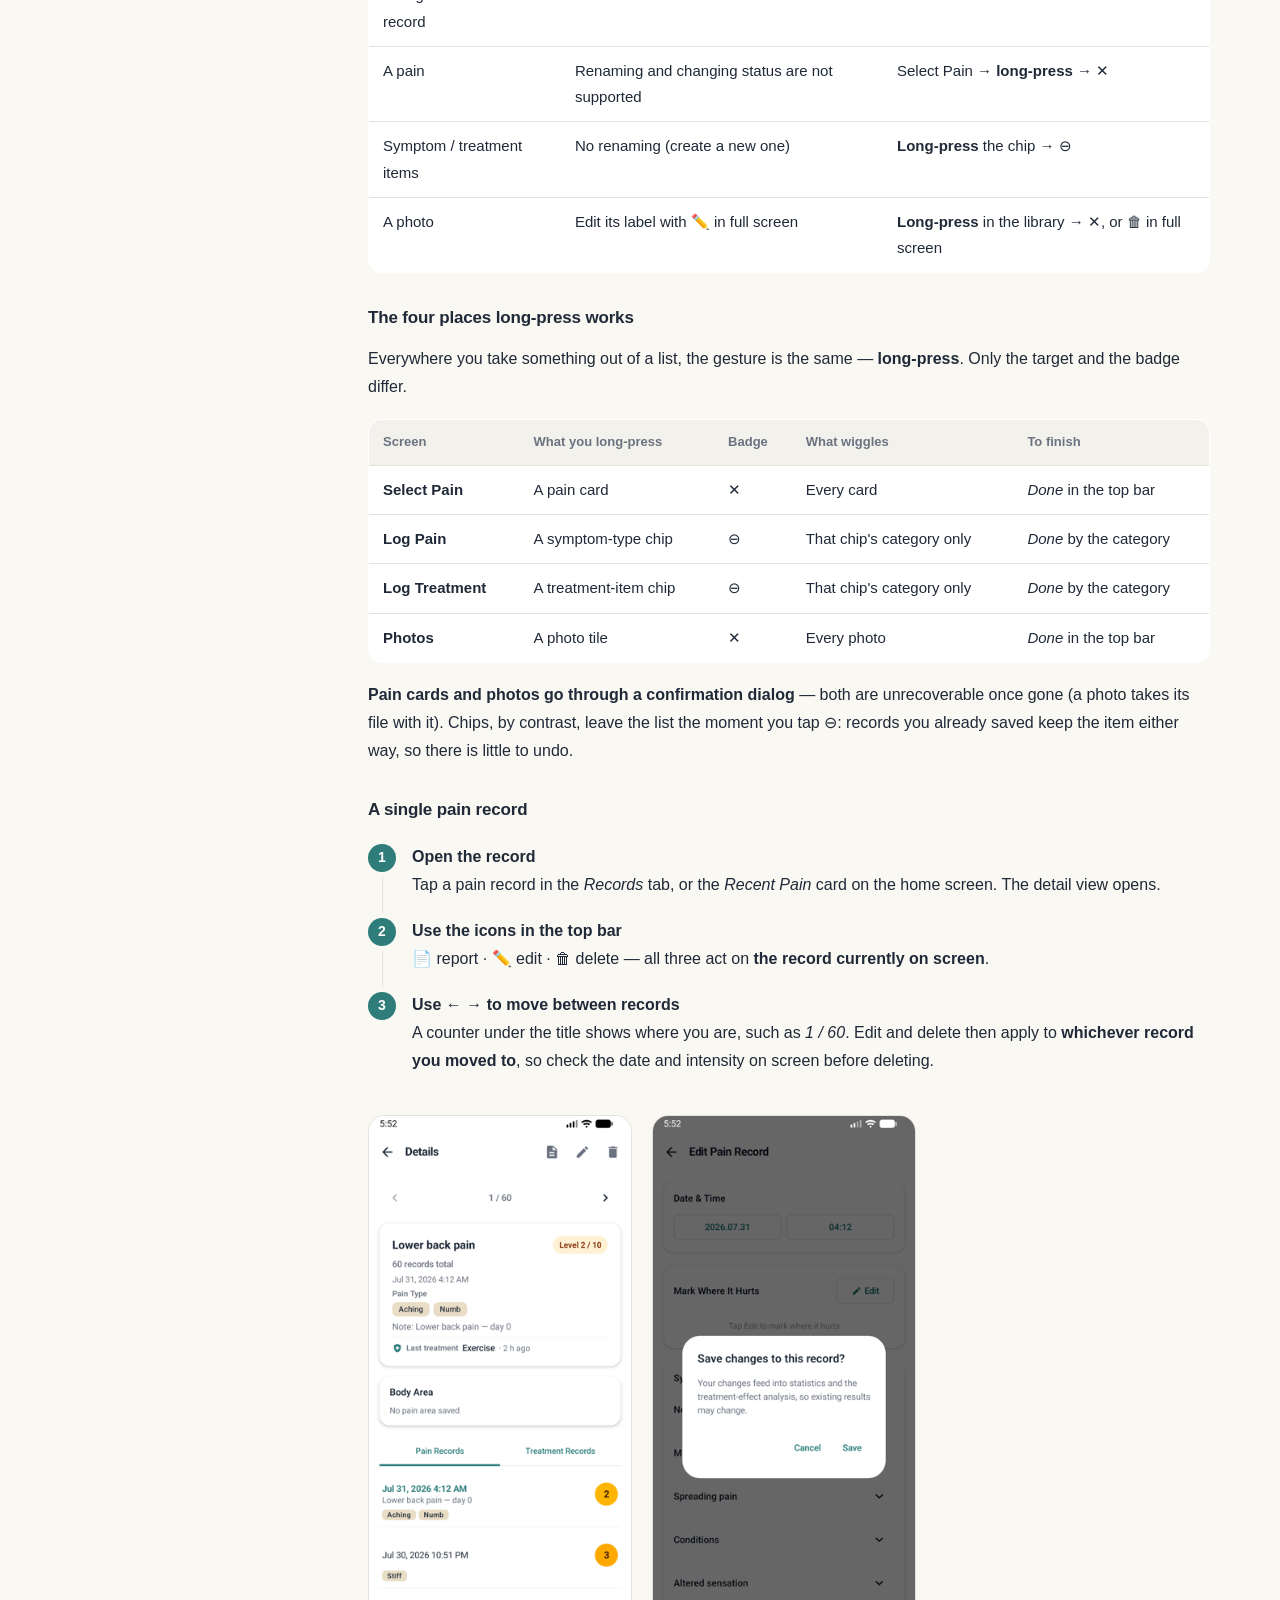
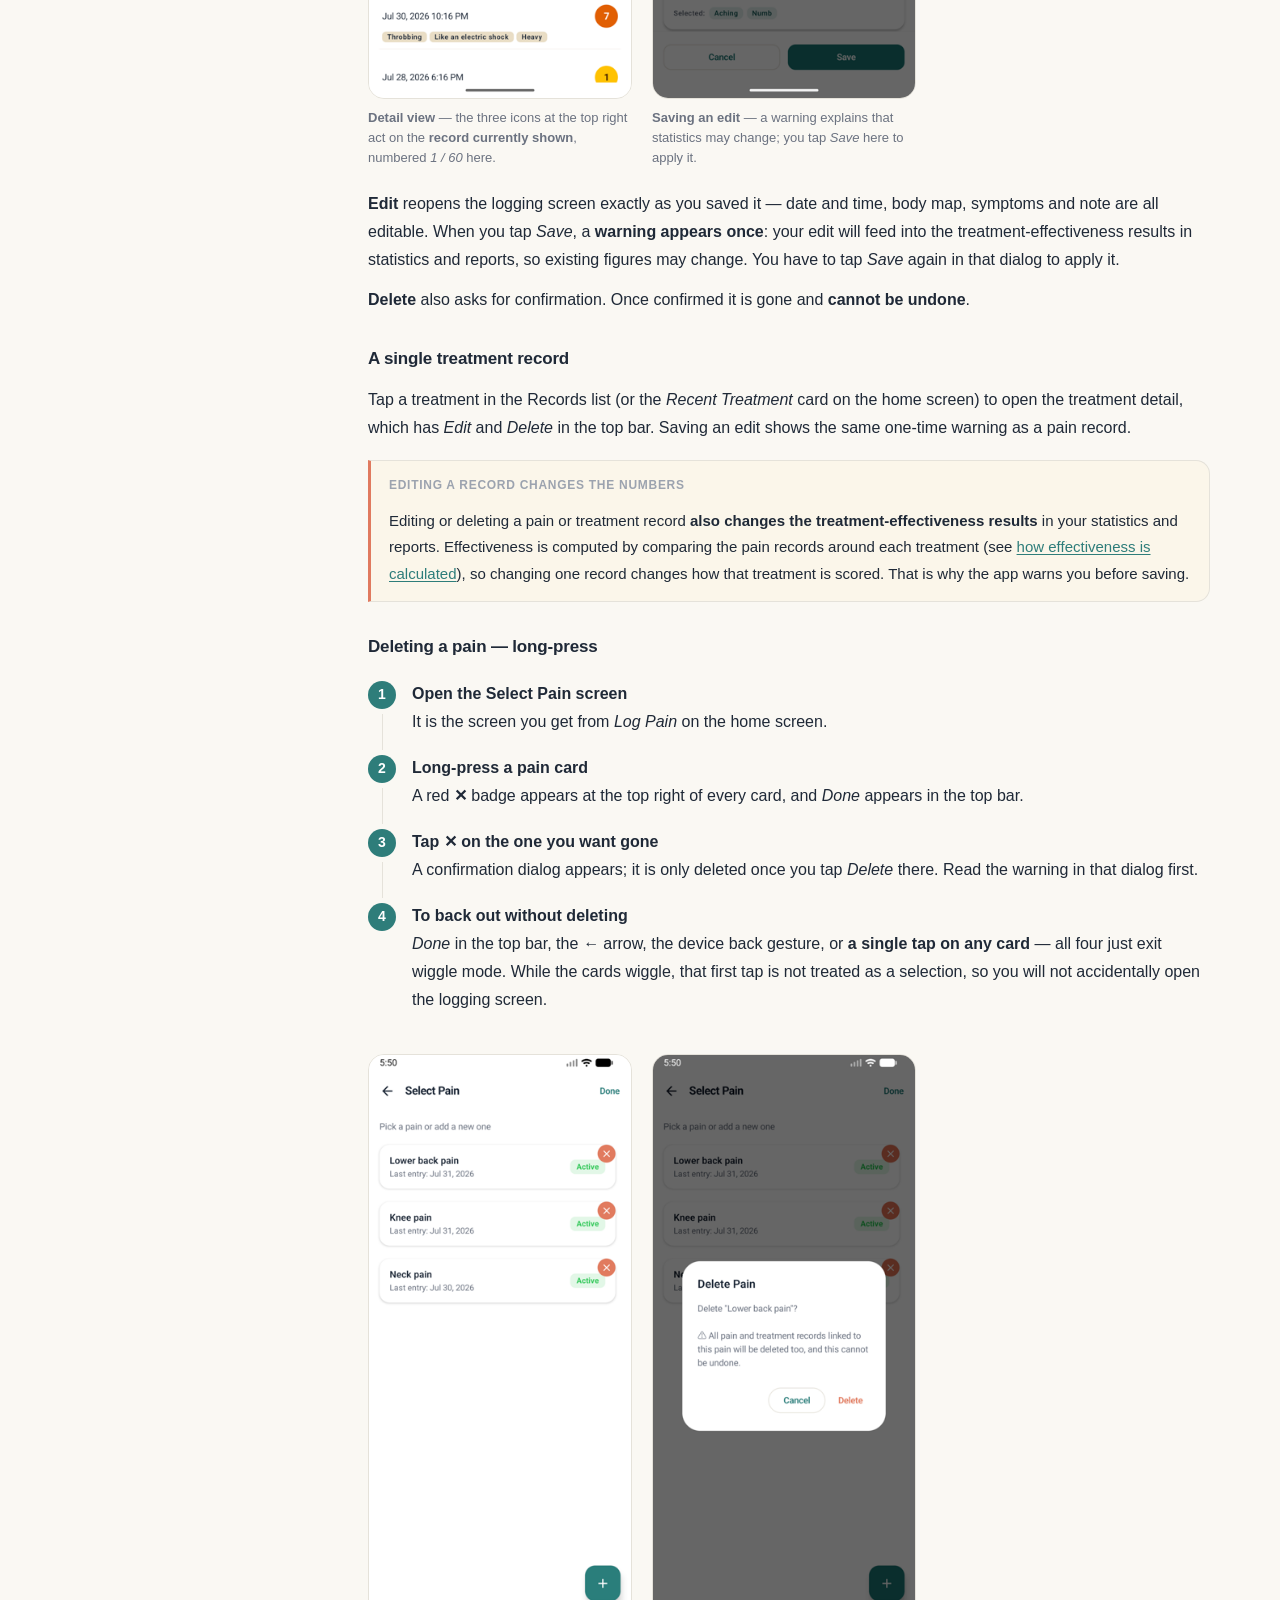
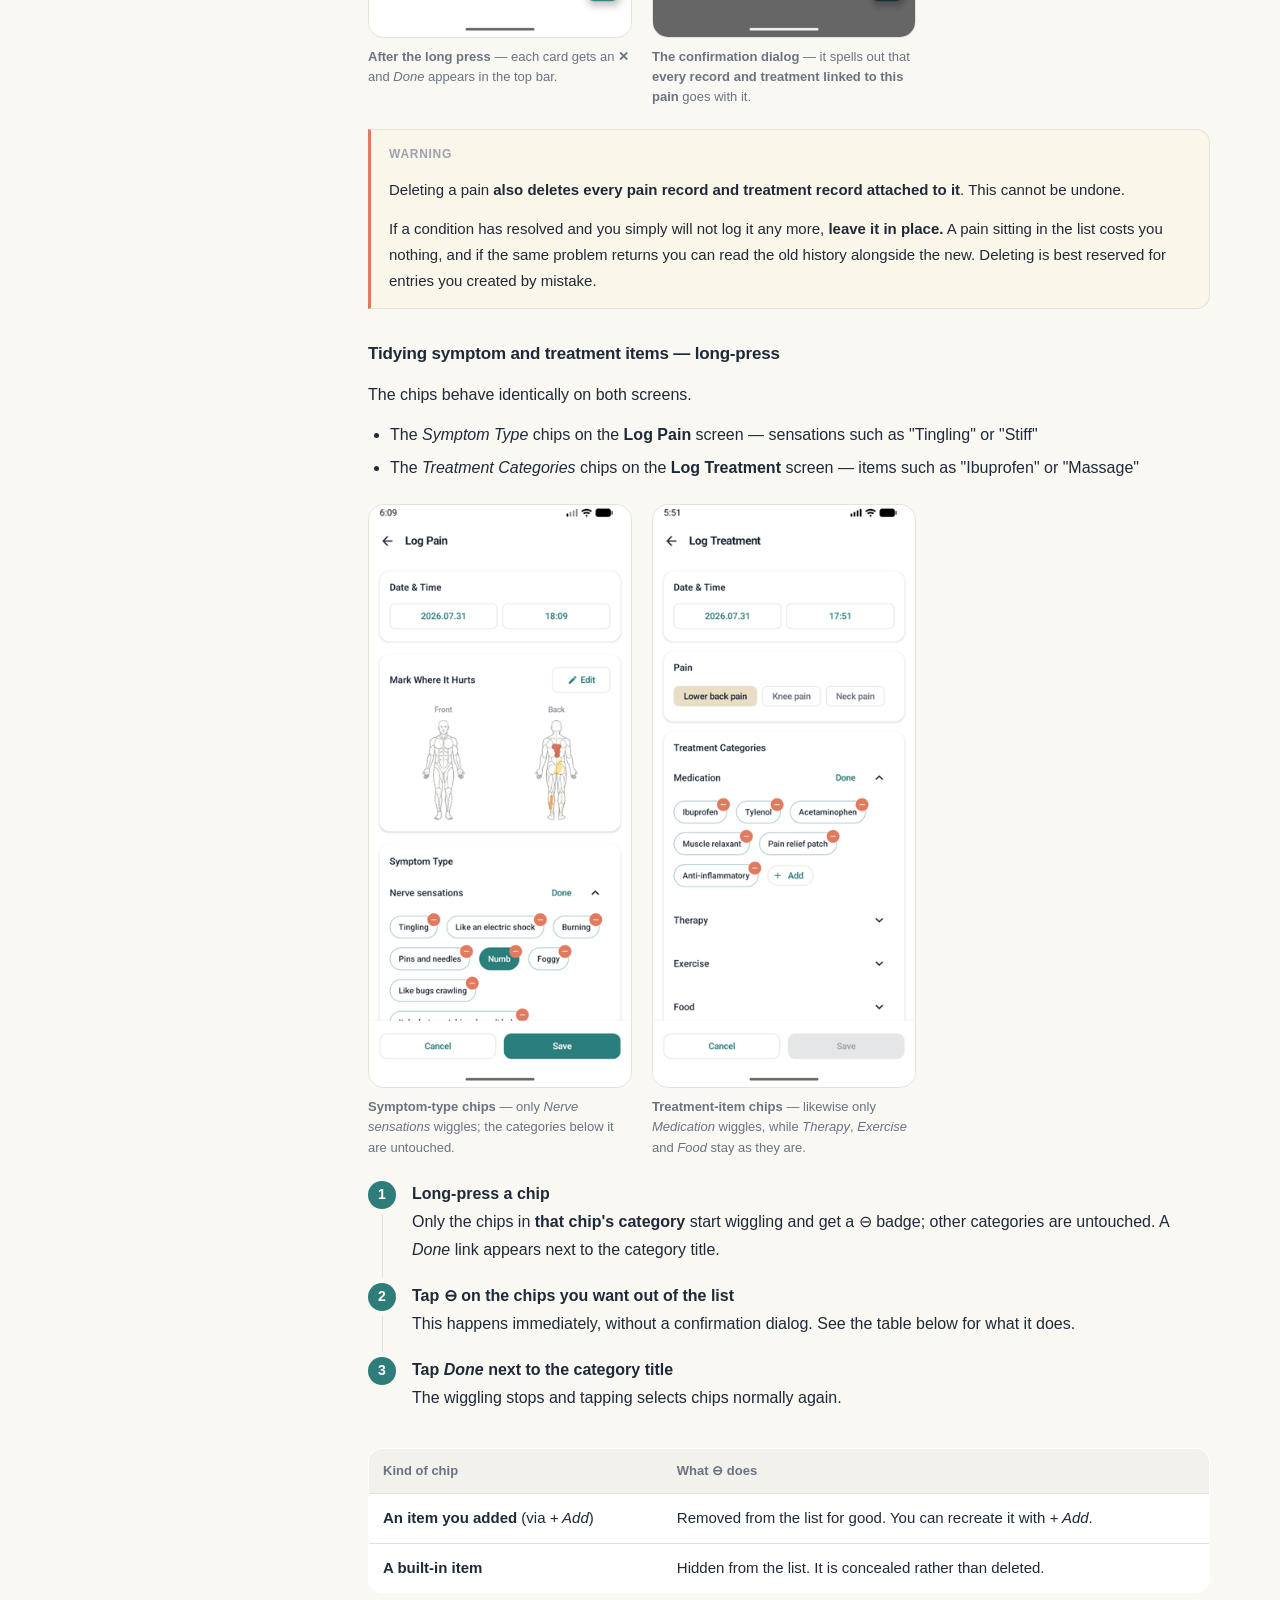
==== commit d050022f: "docs: 무료 범위·처치 효과 규칙을 앱 v232 기준으로 갱신 앱이 v230~v231에서 바뀐 내용을 설명서가 반영하지 못하고 있었다.  무료 범위 (한/영 공통) - "하루 " ====
--- a/en/index.html
+++ b/en/index.html
@@ -279,7 +279,7 @@
   </div>
 
   <h3>How many the free tier holds</h3>
-  <p>The free tier stores <strong>3 photos per pain</strong>; Premium is unlimited. There is no "watch an ad to unlock" here — photos occupy storage permanently, so a one-day pass would not fit.</p>
+  <p>The free tier stores <strong>1 photo per pain</strong> without an ad; after that, <strong>one short ad adds one more photo</strong>, as many times as you need. Premium is unlimited and ad-free.</p>
   <p>Files larger than <strong>20MB</strong> are rejected. A phone photo of an imaging film is usually 3–8MB, so this rarely comes up.</p>
 
   <div class="note">
@@ -481,7 +481,7 @@
   <p>When the most-used treatment is not the most effective one, the app points that out. It means the treatment you reach for by habit may not be the one that works best for you.</p>
   <div class="note">
     <span class="label">What the effect score is</span>
-    <p>The reduction in pain after a treatment, <strong>divided among the treatments logged at the same time</strong>, accumulated across uses. If you took medication and applied heat together, they split that reduction. Treatments that were used often and consistently helped rise to the top.</p>
+    <p>The <strong>average drop</strong> in intensity from before a treatment to after it. A single before/after pair is credited to <strong>one treatment only — the earliest one</strong>, so two treatments never split the same pair. Treatments with several real reductions behind them rise to the top.</p>
   </div>
   <p>On the free tier, statistics cover the <strong>last 30 days</strong>; earlier periods unlock with Premium.</p>
 </section>
@@ -491,12 +491,12 @@
   <p>Tongda uses one simple, transparent rule. It is worth knowing so you can read the numbers correctly.</p>
   <h3>The rule</h3>
   <ol>
-    <li>Around each treatment, the pain record <strong>within the 6 hours before</strong> counts as "before" and the one <strong>within the 6 hours after</strong> counts as "after".</li>
+    <li>Around each treatment, the nearest pain record <strong>within the 48 hours before</strong> counts as "before" and the nearest one <strong>within the 48 hours after</strong> counts as "after".</li>
     <li>The difference between those two intensities is that treatment's change.</li>
-    <li>If several treatments were logged at the same time, the change is divided among them.</li>
+    <li>A before/after pair belongs to <strong>the earliest treatment</strong> inside it. Later treatments sharing that pair are not scored from it.</li>
     <li>Where multiple comparable cases exist, they are averaged.</li>
   </ol>
-  <p>If there is no pain record within 6 hours on either side, no effect is calculated and the app reports that there is nothing to compare.</p>
+  <p>Both sides must exist within 48 hours. If either is missing, the treatment shows "nothing to compare" instead of a score. The statistics screen, the report and the treatment detail screen all use this same rule.</p>
 
   <figure class="shot">
     <img src="../assets/img/en/10_treatment_detail.png" alt="Treatment detail screen showing before intensity 3, after intensity 2, and pain went down by 1" loading="lazy">
@@ -590,7 +590,8 @@
     <p>Appointments are short. Print the report or have the PDF open, and lead with two sections: <strong>Summary</strong> and <strong>Treatment Response</strong>. Bring up the rest only if questions come up.</p>
   </div>
   <p>The saved PDF is a single self-contained file: it opens without an internet connection and can be emailed or messaged as it is. Once saving finishes, <em>Open</em> takes you straight to it.</p>
-  <p>On the free tier, exporting may show a short rewarded ad. If the ad fails to load, the export proceeds anyway — an ad will never stand between you and your own data.</p>
+  <p>On the free tier, exporting may show a short rewarded ad — the same whether you start from Settings or from a pain's detail screen. If the ad fails to load, the export proceeds anyway; an ad will never stand between you and your own data. Premium has no ads.</p>
+  <p><strong>A free report covers the last 30 days</strong>, the same window the statistics screen uses. The report says so at the top, and Premium opens the whole history. A pain with nothing recorded in the last 30 days cannot be picked from the report list.</p>
 </section>
 
 <section id="backup">
@@ -635,26 +636,29 @@
 
 <section id="premium">
   <h2>Free limits and Premium</h2>
-  <p>Tongda is free to use, with ads and a few limits. Premium is a <strong>one-time purchase that lasts forever</strong> — not a subscription.</p>
+  <p>Tongda is free to use. <strong>There is no limit on recording itself</strong> — what the free tier limits is how far back you can look (statistics and reports) and a few extras. Premium is a <strong>one-time purchase that lasts forever</strong> — not a subscription.</p>
   <div class="tablewrap">
   <table>
     <thead><tr><th></th><th>Free</th><th>Premium</th></tr></thead>
     <tbody>
-      <tr><td>Pain records per day</td><td>Up to 3</td><td>Unlimited</td></tr>
-      <tr><td>Treatment records per day</td><td>Up to 3</td><td>Unlimited</td></tr>
+      <tr><td>Pain &amp; treatment records</td><td>Unlimited, no ads</td><td>Unlimited</td></tr>
       <tr><td>Pains tracked</td><td>2 (one ad per additional pain)</td><td>Unlimited</td></tr>
-      <tr><td>Photos</td><td>3 per pain</td><td>Unlimited</td></tr>
+      <tr><td>Photos</td><td>1 per pain (one ad per extra photo)</td><td>Unlimited</td></tr>
       <tr><td>Statistics history</td><td>Last 30 days</td><td>Entire history</td></tr>
-      <tr><td>Ads</td><td>Yes</td><td>None</td></tr>
+      <tr><td>Report period</td><td>Last 30 days (one ad per export)</td><td>Entire history</td></tr>
+      <tr><td>Backup export</td><td>One ad</td><td>No ad</td></tr>
+      <tr><td>Ads</td><td>Rewarded only, no banners</td><td>None</td></tr>
     </tbody>
   </table>
   </div>
-  <p>When you reach a daily limit, you are offered a choice: watch <strong>one short ad</strong> and that kind of record becomes unlimited for the rest of the day. Pain and treatment are counted separately, so an ad watched for pain does not lift the treatment limit. Limits reset at midnight.</p>
+  <p>Ads are <strong>rewarded ads only</strong> — there is no banner anywhere in the app. You meet one in four places: from the third pain onwards (one ad each), from the second photo on a pain onwards (one ad each), when exporting a report, and when exporting a backup file.</p>
+  <p>Saving a record never shows an ad. <strong>Write as many pain and treatment records a day as you like</strong> (before the September 2026 update there was a three-a-day limit).</p>
+  <p>When an ad cannot be loaded — in airplane mode, for instance — the action simply continues without one. Health records are never held behind an ad.</p>
   <h3>Purchase and restore</h3>
   <p>Buy from Settings → Premium. After changing devices or reinstalling, sign in with the <strong>same Google account</strong> and tap <em>Restore purchase</em>. If a payment is still processing, Premium activates automatically once it completes.</p>
   <div class="note">
     <span class="label">Your records are never removed</span>
-    <p>Free limits only affect how fast you can add new records. Nothing already saved is deleted or locked. The statistics window limits only what you can view — the data remains, and buying Premium opens the earlier periods exactly as they were recorded.</p>
+    <p>Nothing already saved is ever deleted or locked. The statistics and report windows limit <strong>viewing only</strong> — the data stays on your device, and buying Premium opens the earlier periods exactly as they were recorded.</p>
   </div>
 </section>
 
@@ -708,7 +712,7 @@
 
   <details>
     <summary>My statistics say there is not enough data.</summary>
-    <p>Trends and effectiveness need a minimum number of records. Effectiveness in particular requires a <strong>pain record within 6 hours before and after the treatment</strong> (<a href="#effect">how effectiveness is calculated</a>). Logging pain just before a treatment and again a few hours later fills this in quickly. Once three or more comparable cases exist, the low-confidence notice disappears.</p>
+    <p>Trends and effectiveness need a minimum number of records. Effectiveness in particular requires a <strong>pain record within 48 hours before and after the treatment</strong> (<a href="#effect">how effectiveness is calculated</a>). Logging pain just before a treatment and again a few hours later fills this in quickly. Once three or more comparable cases exist, the low-confidence notice disappears.</p>
   </details>
 
   <details>
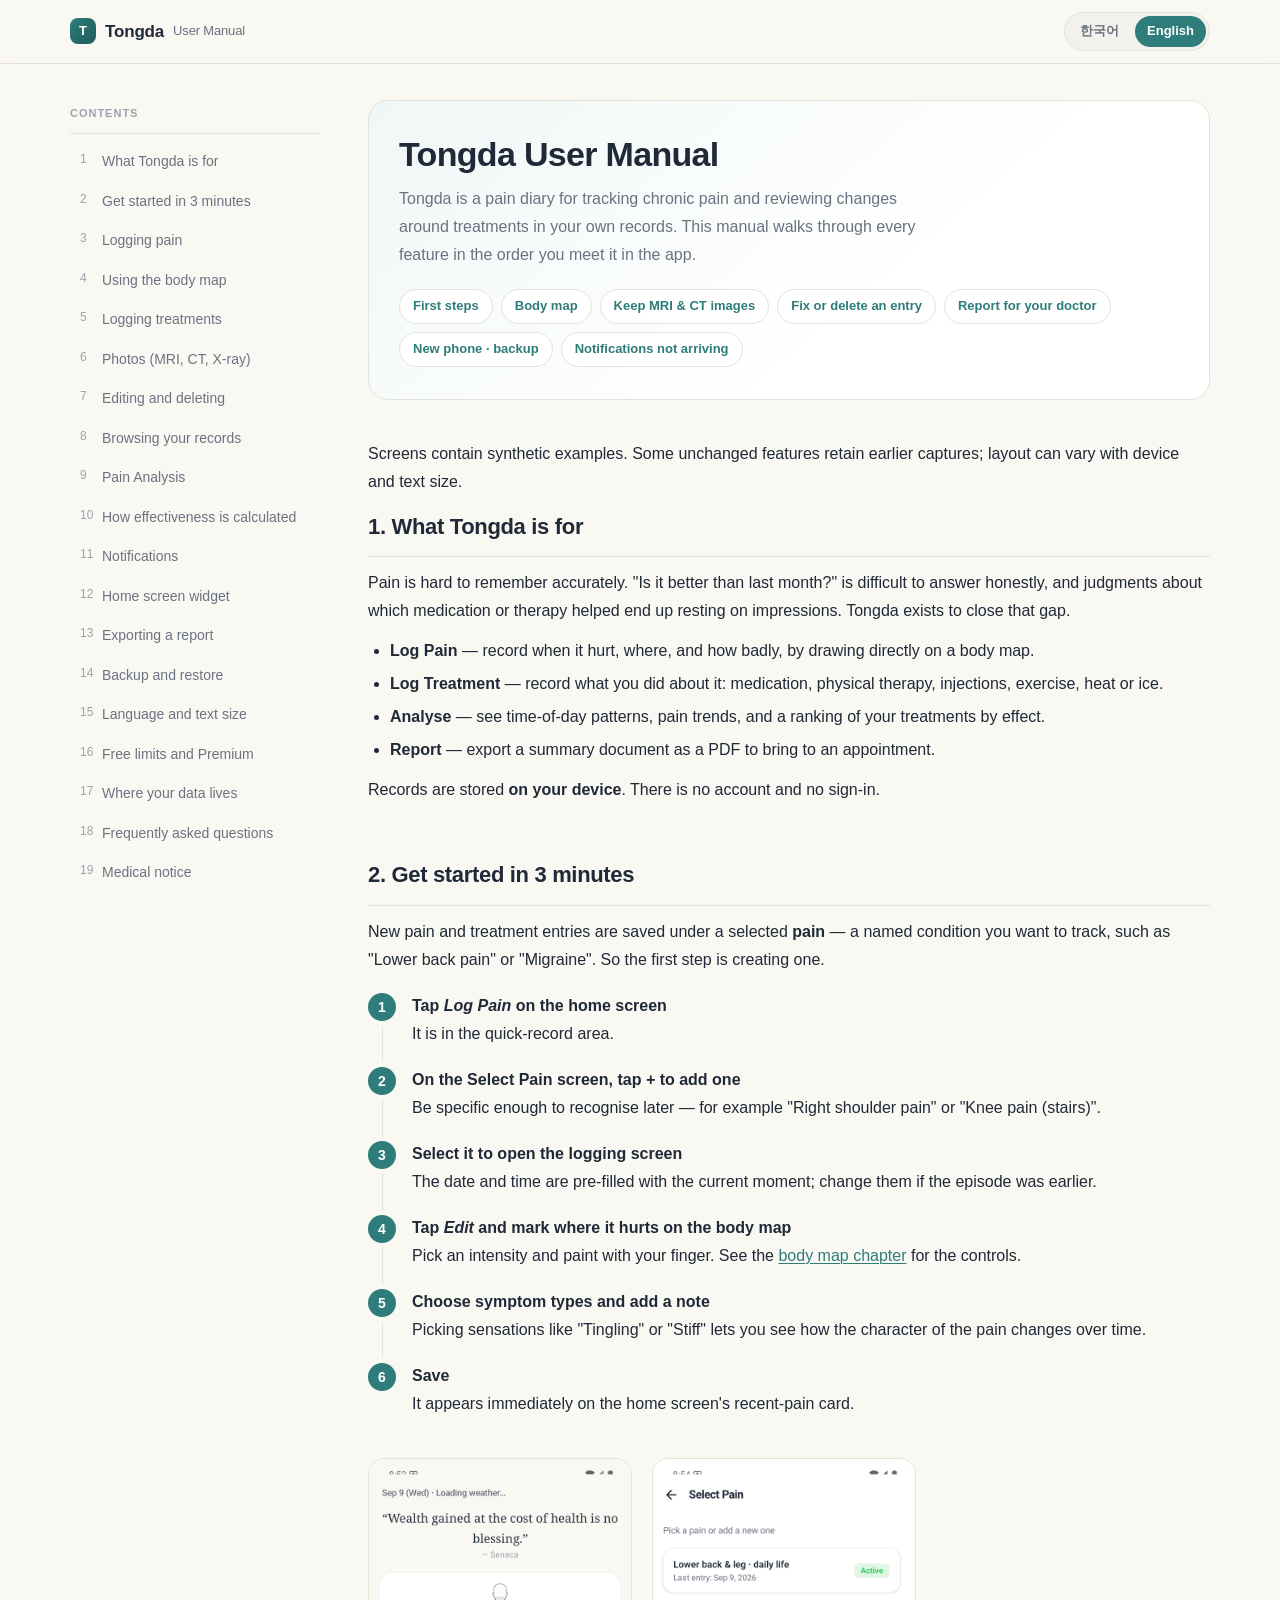
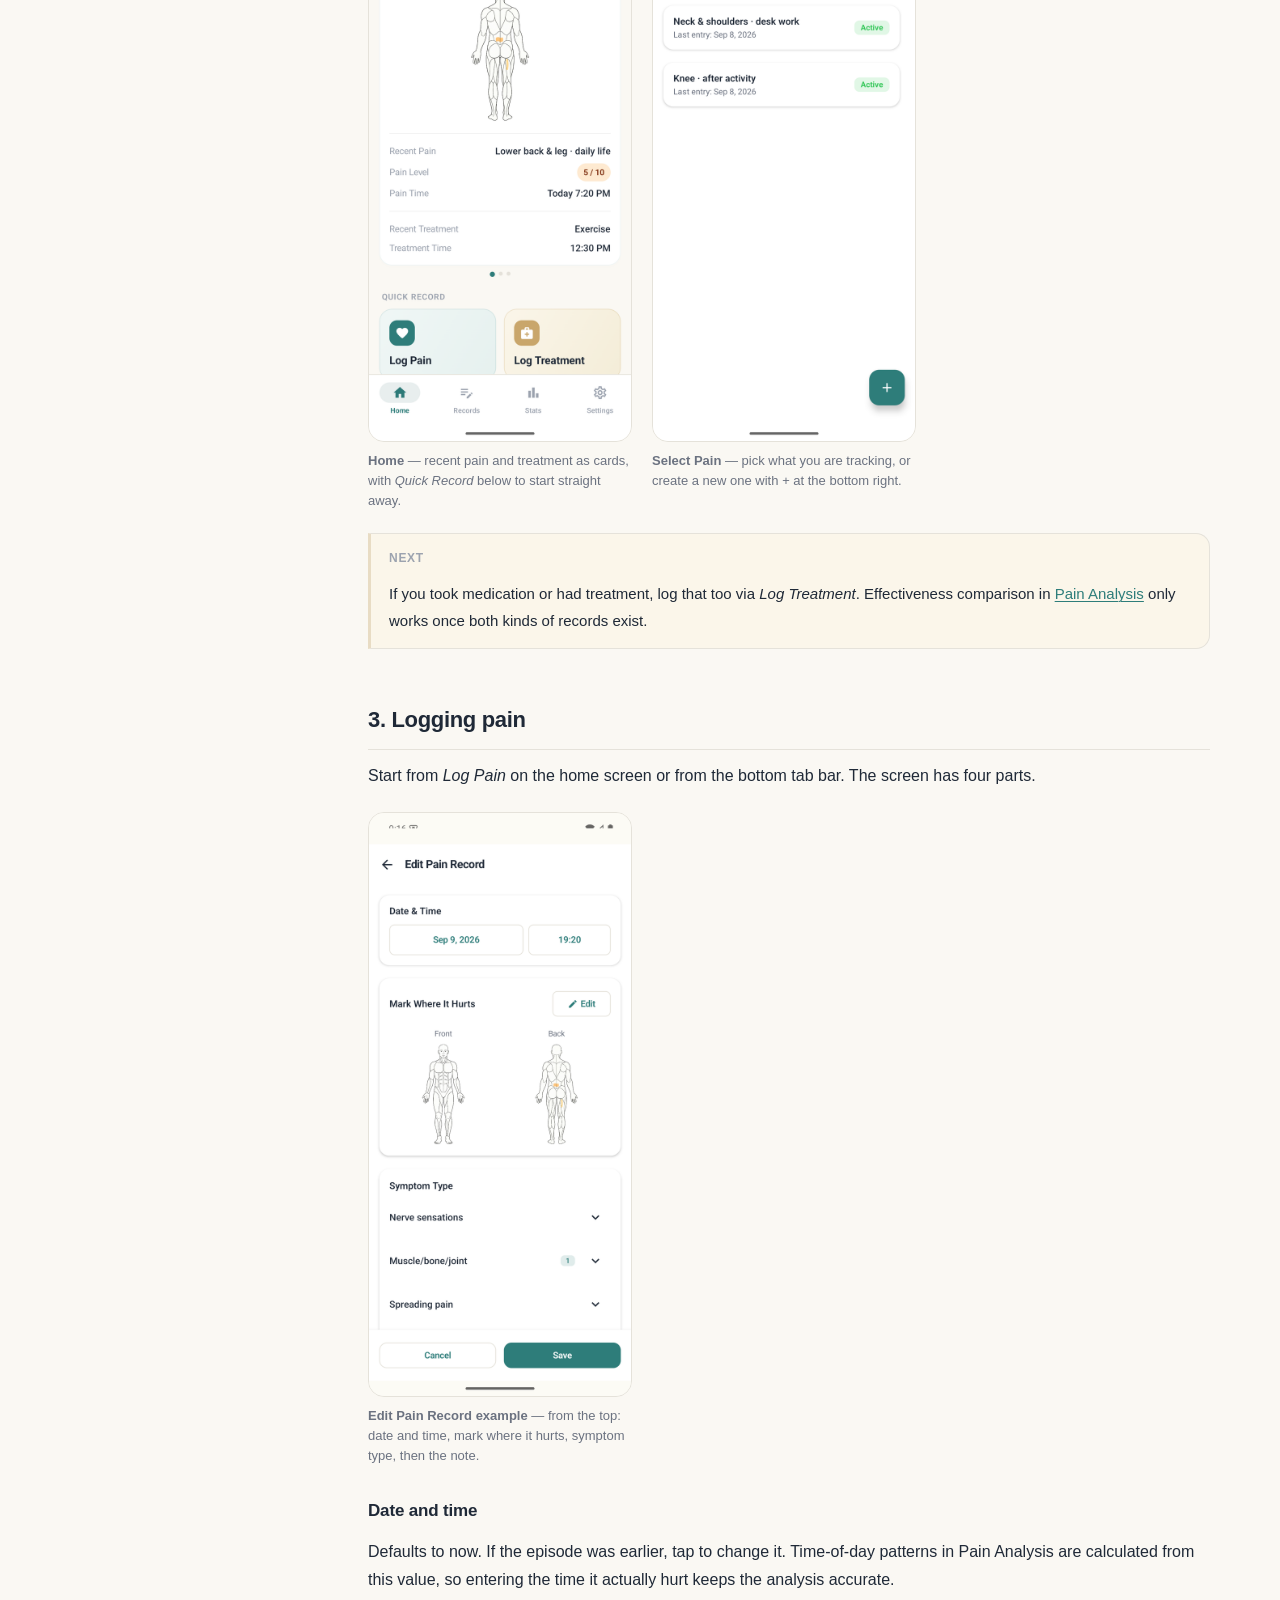
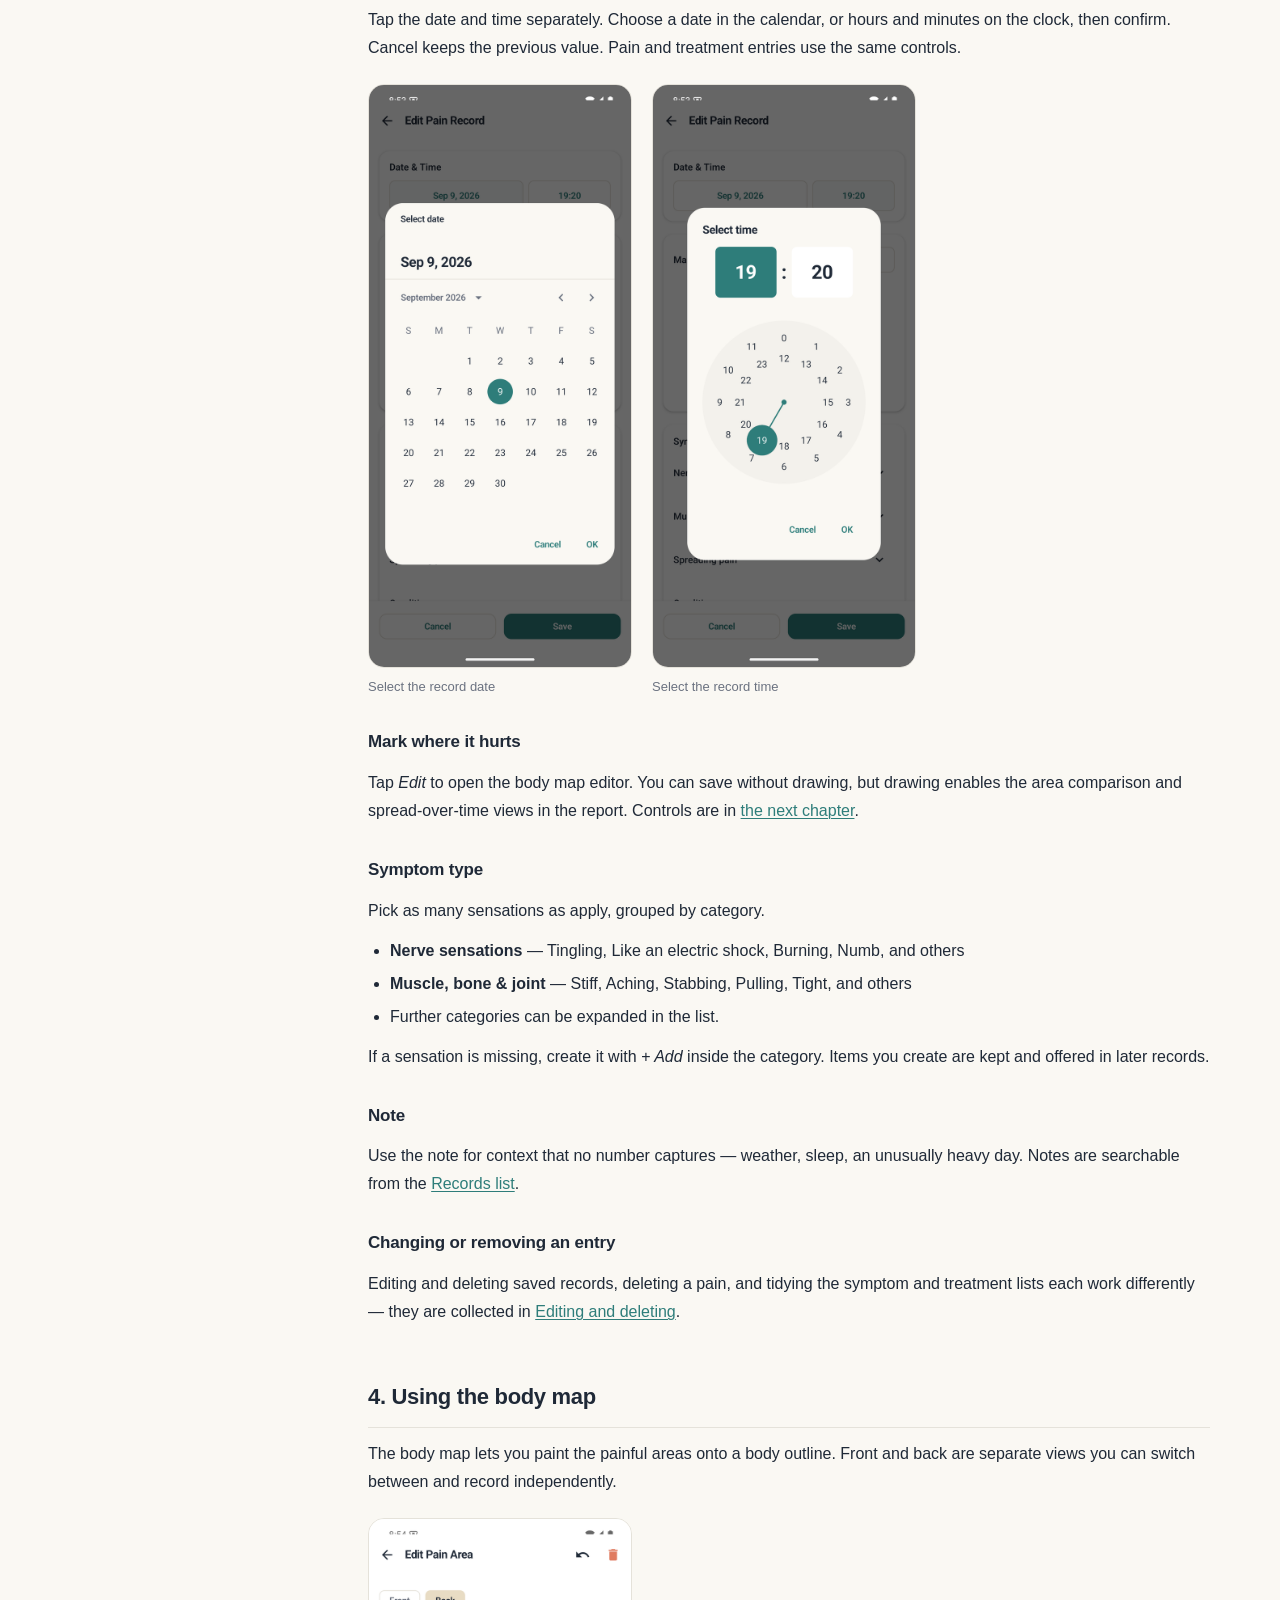
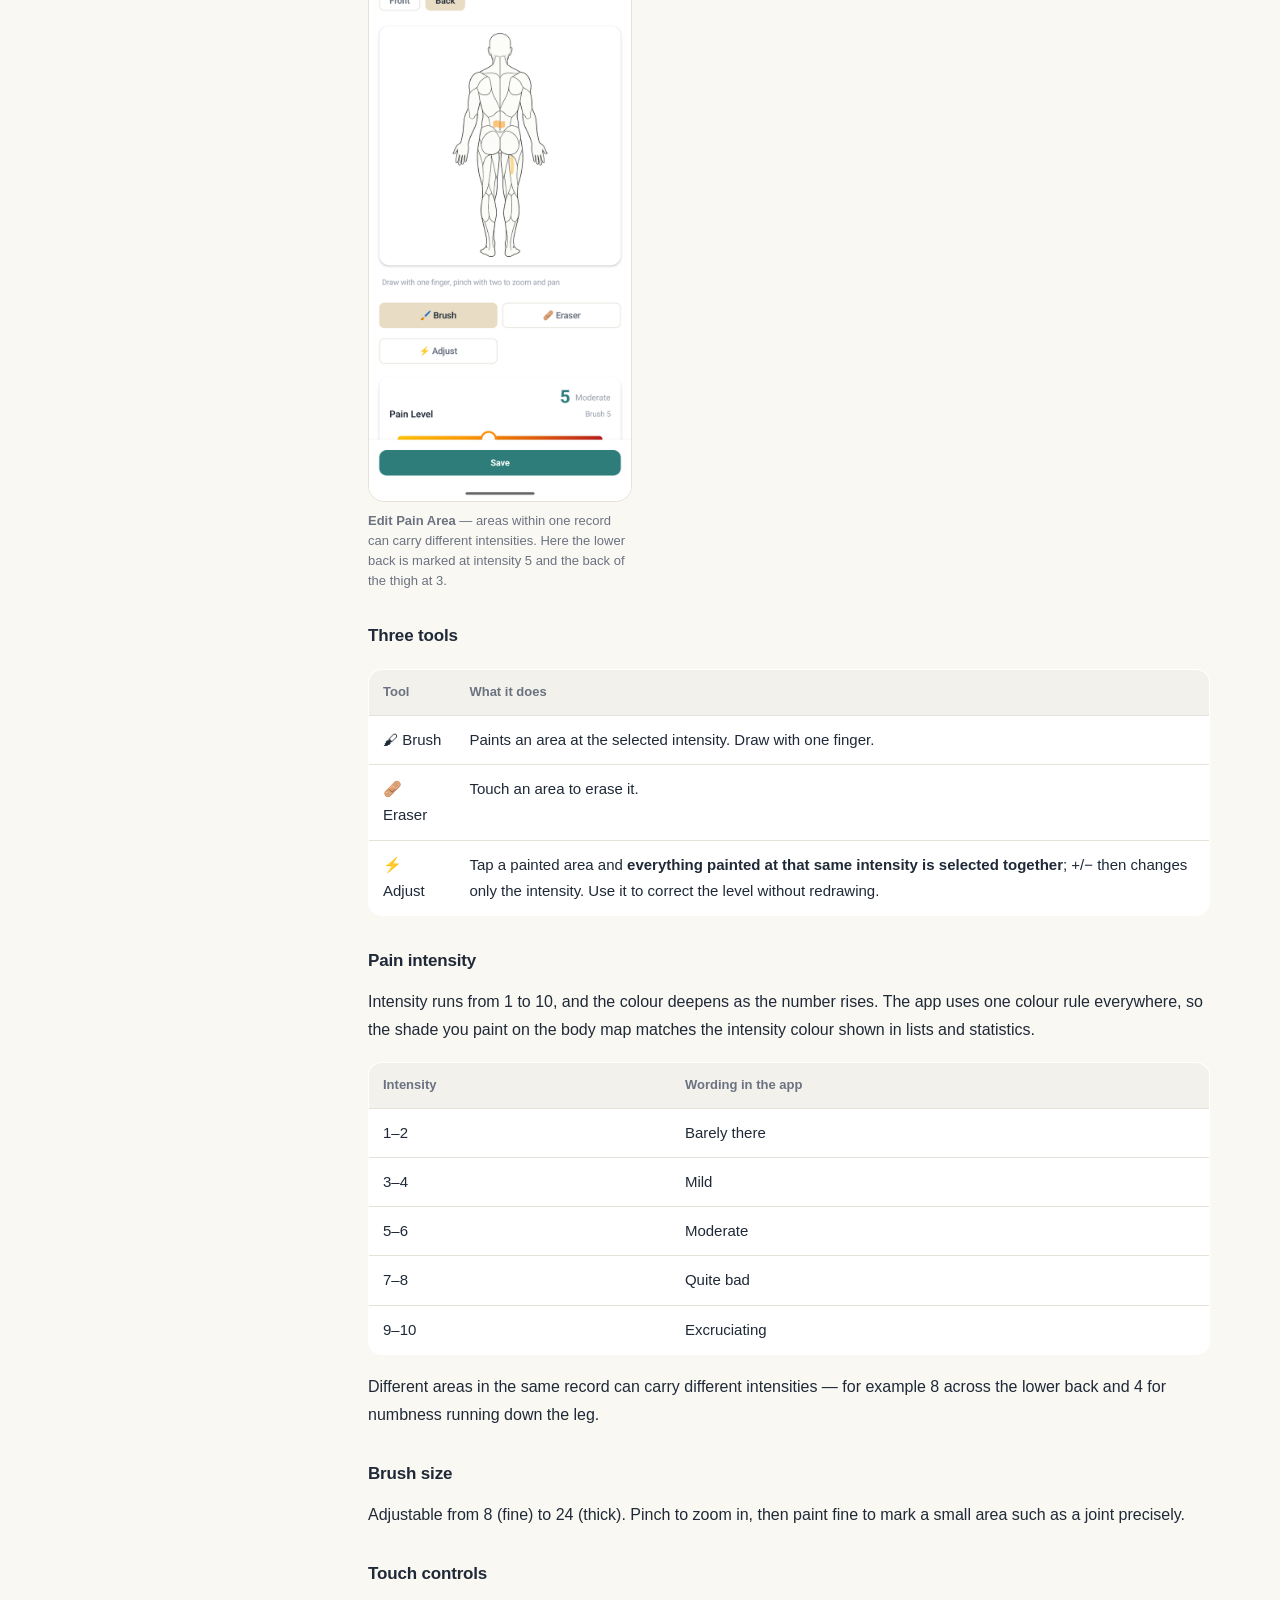
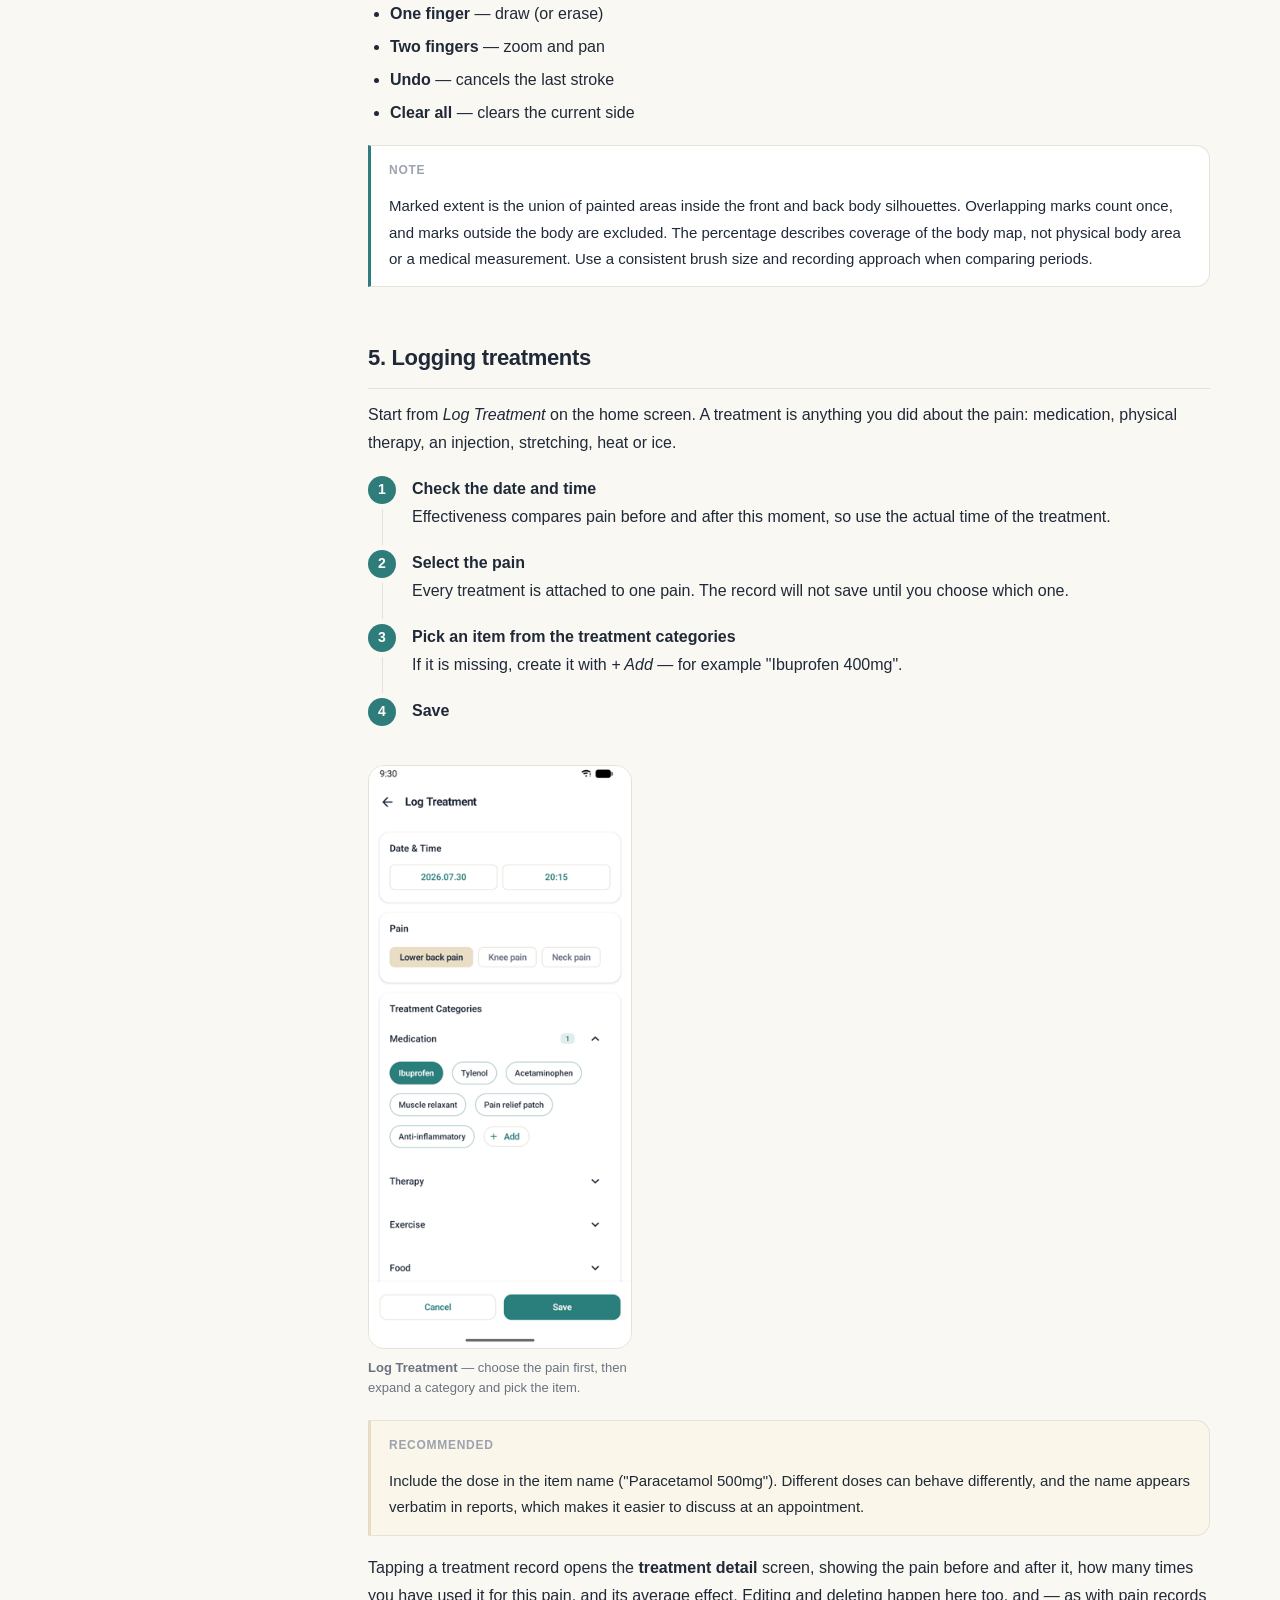
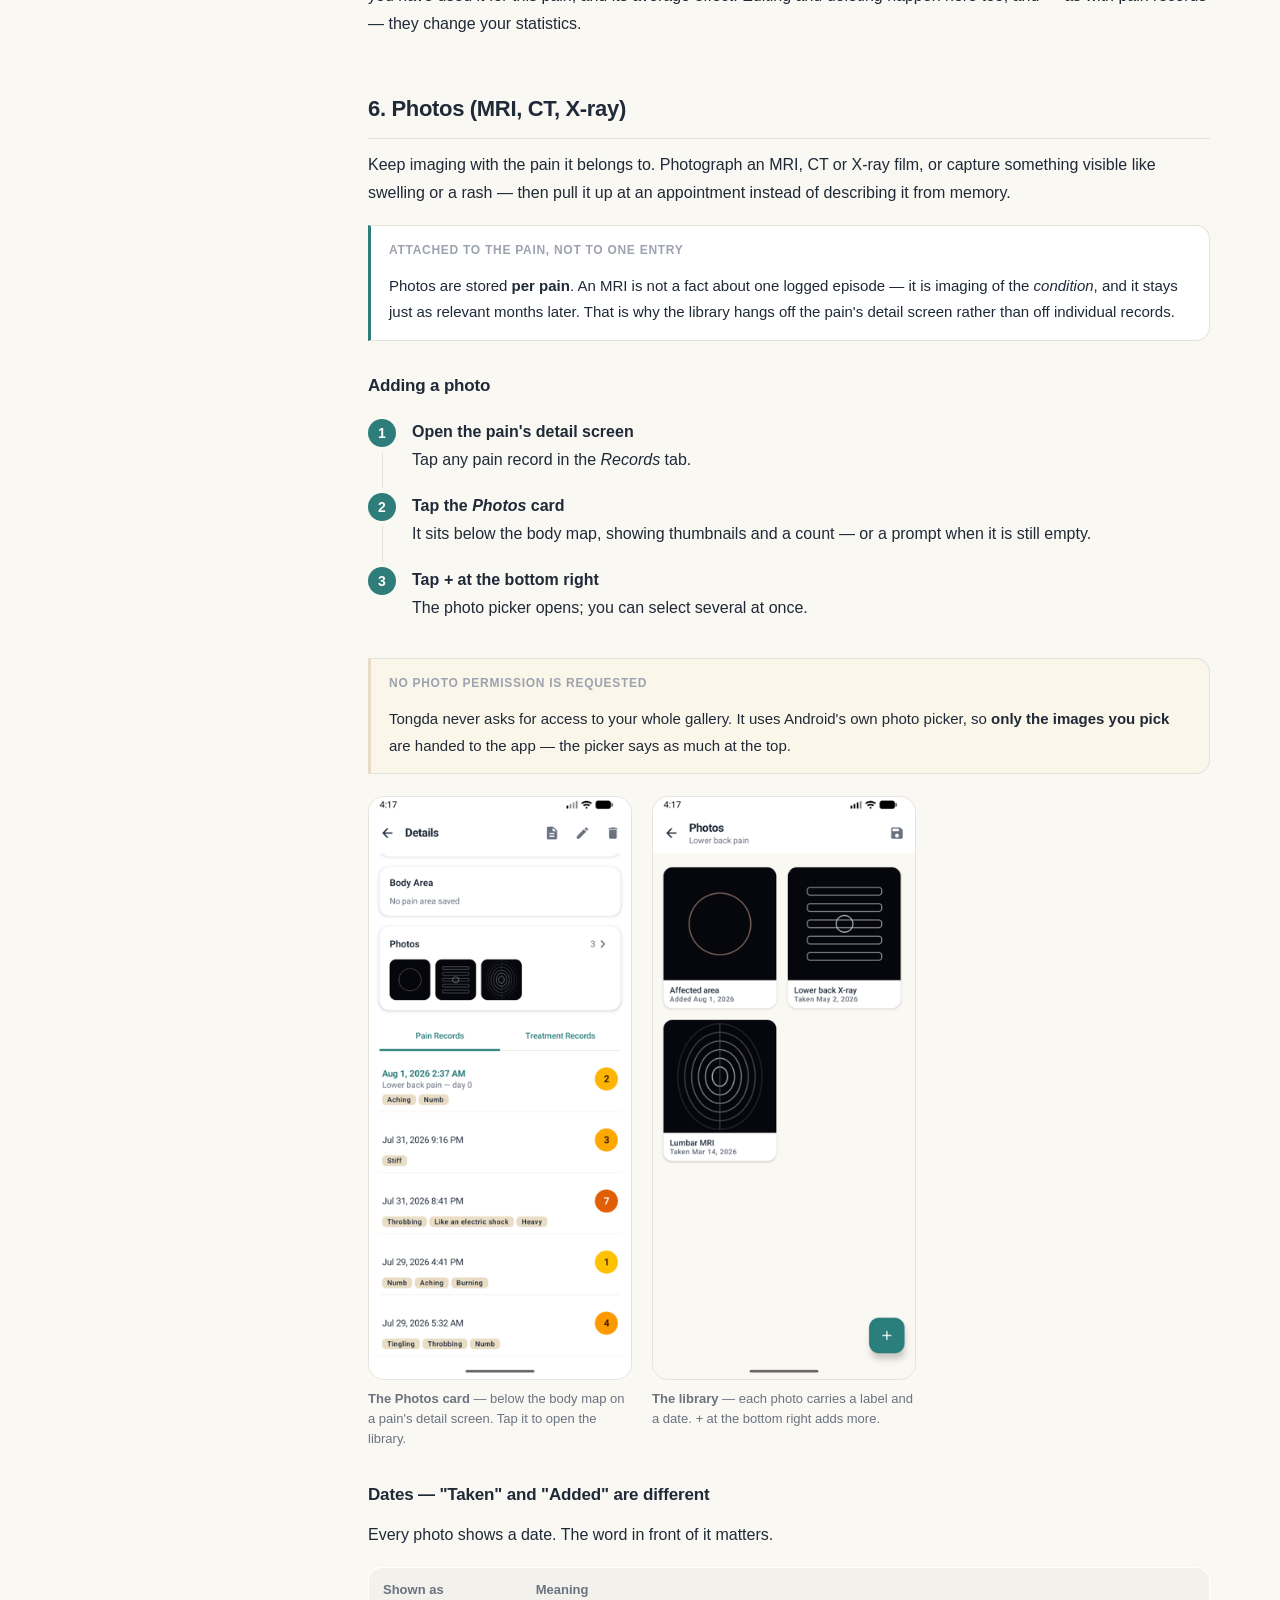
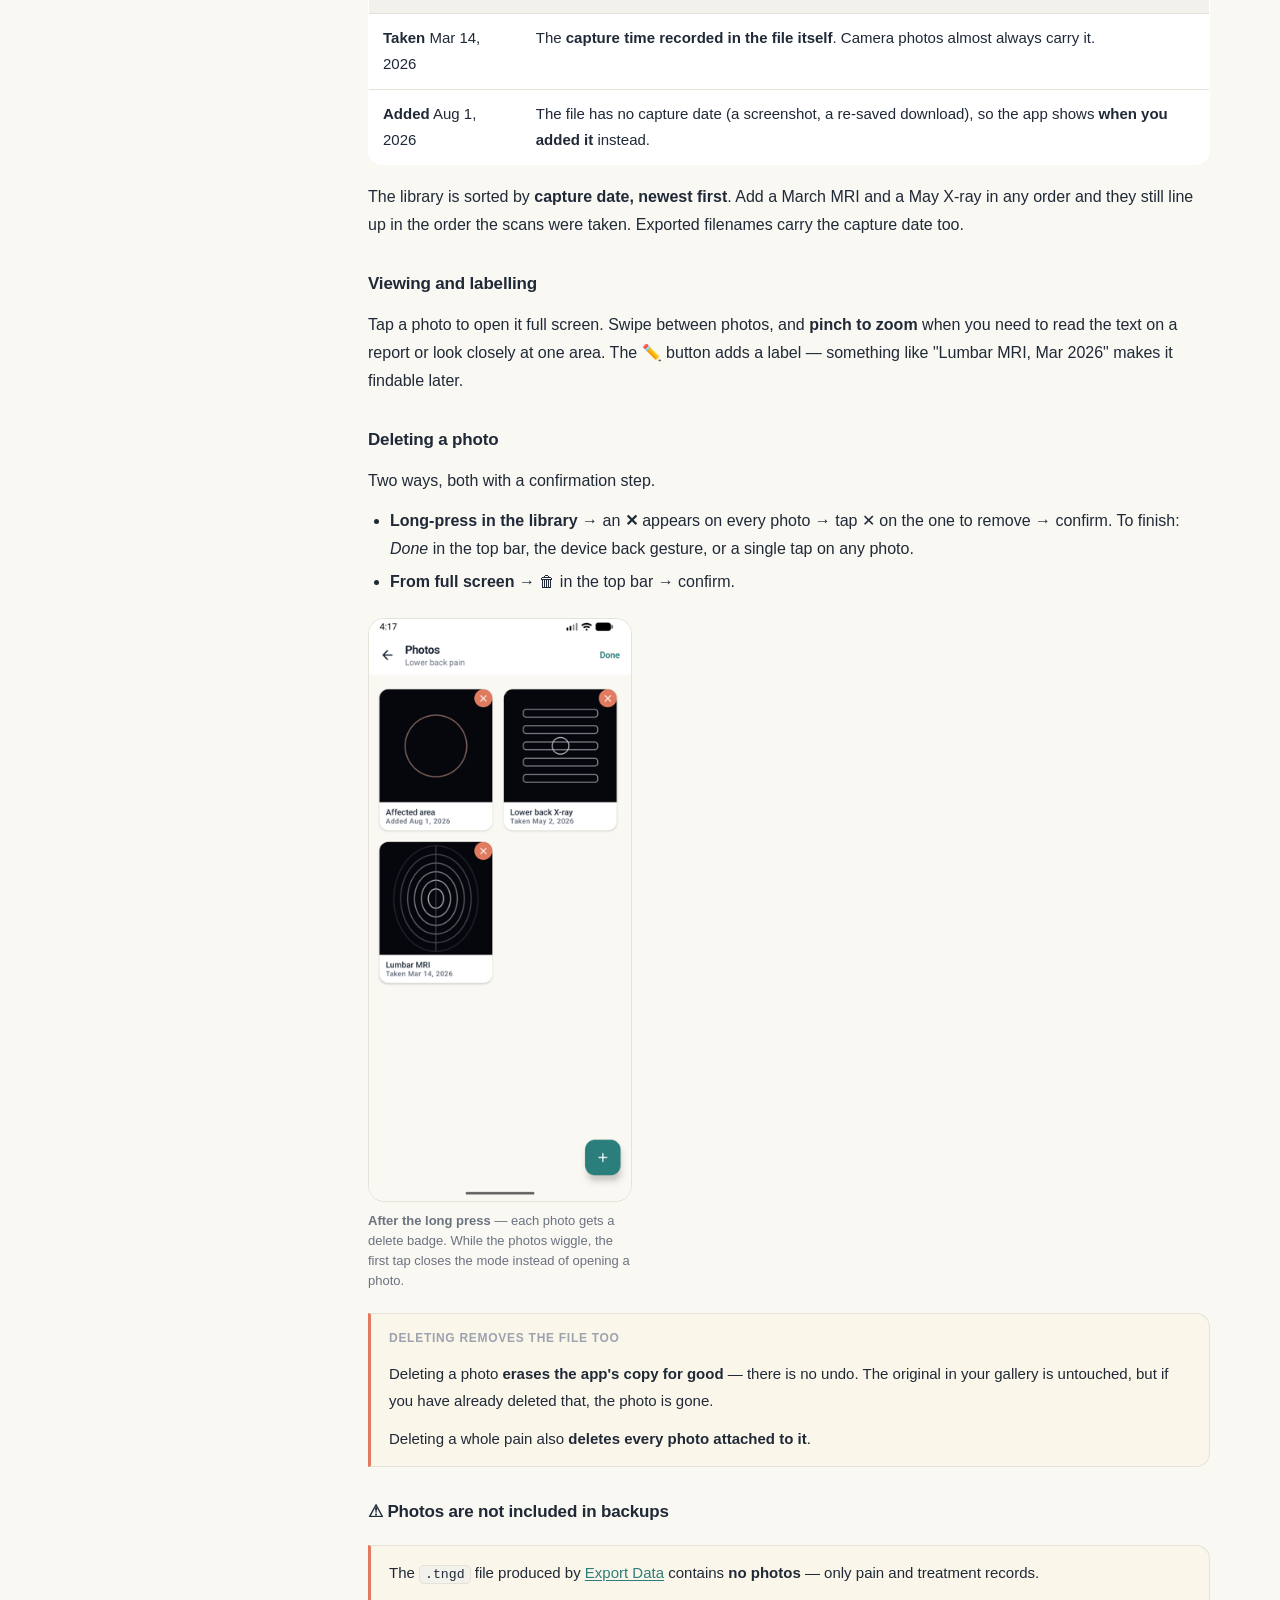
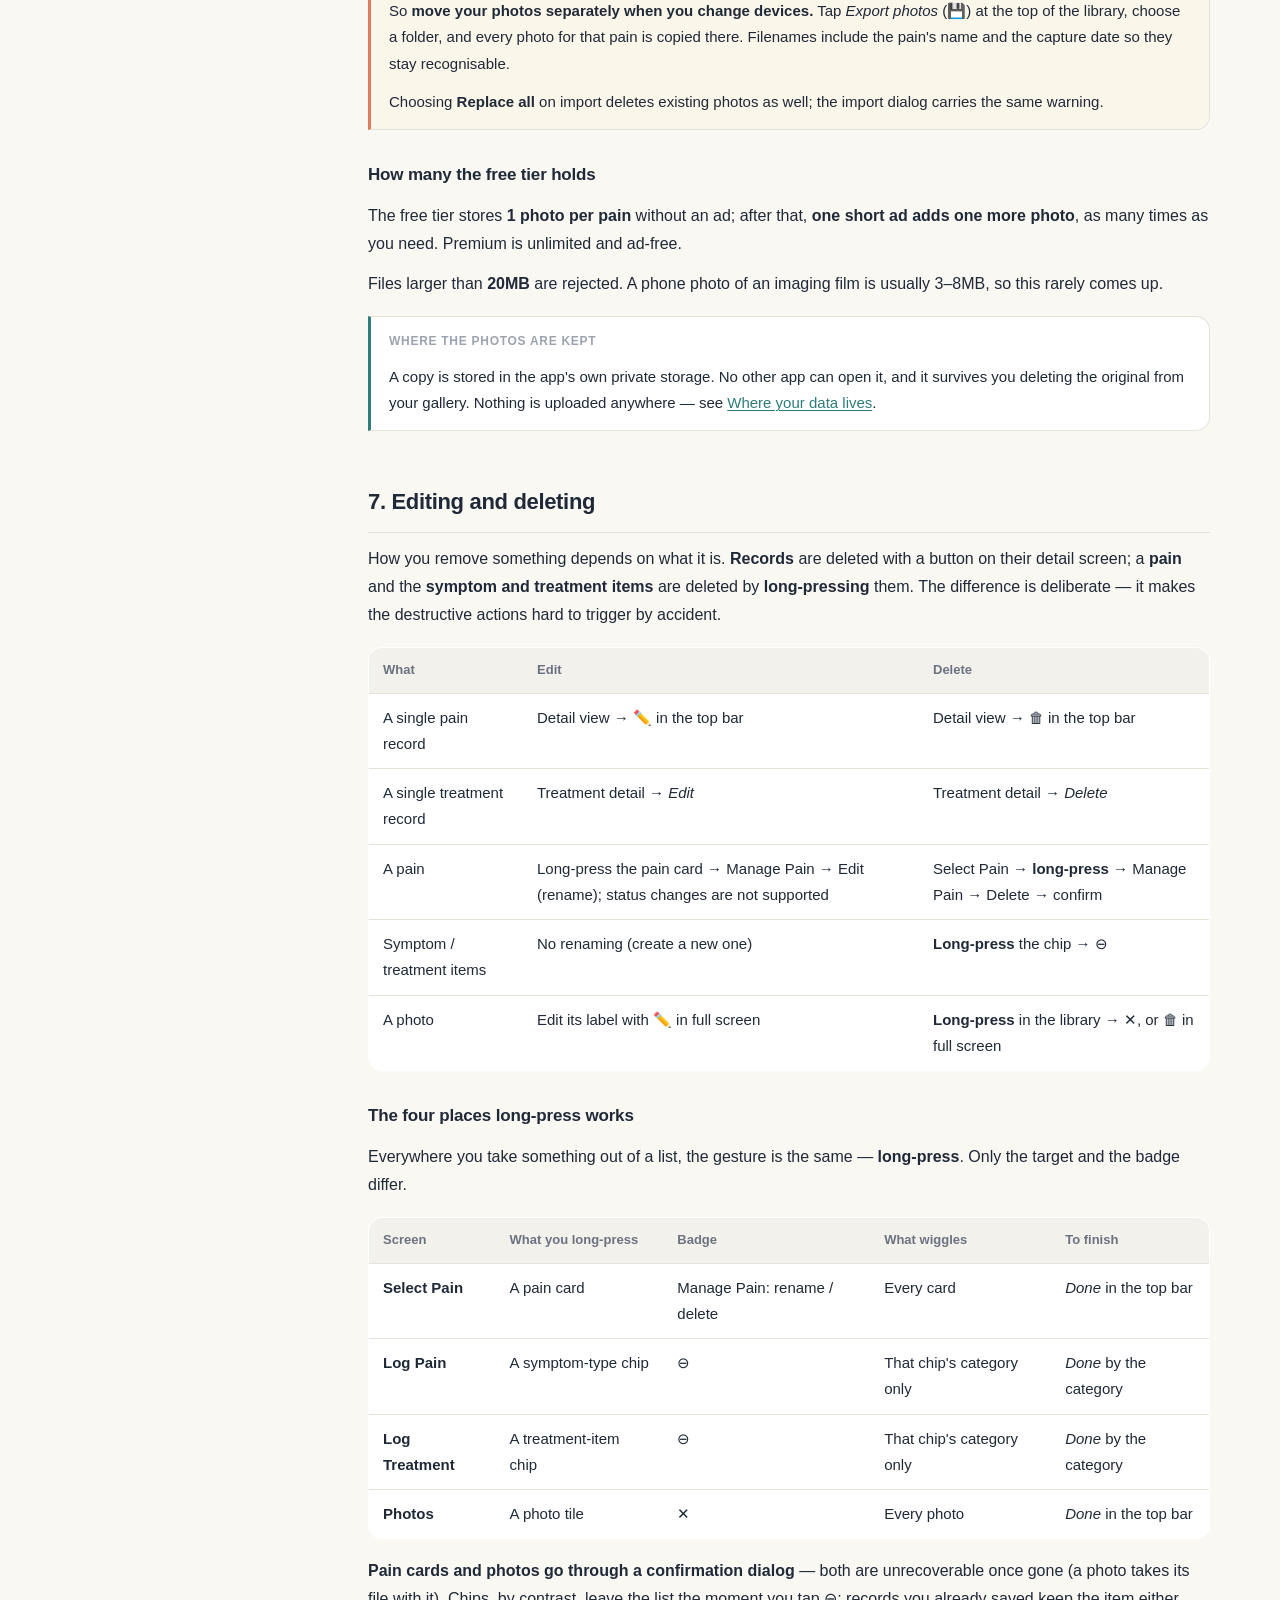
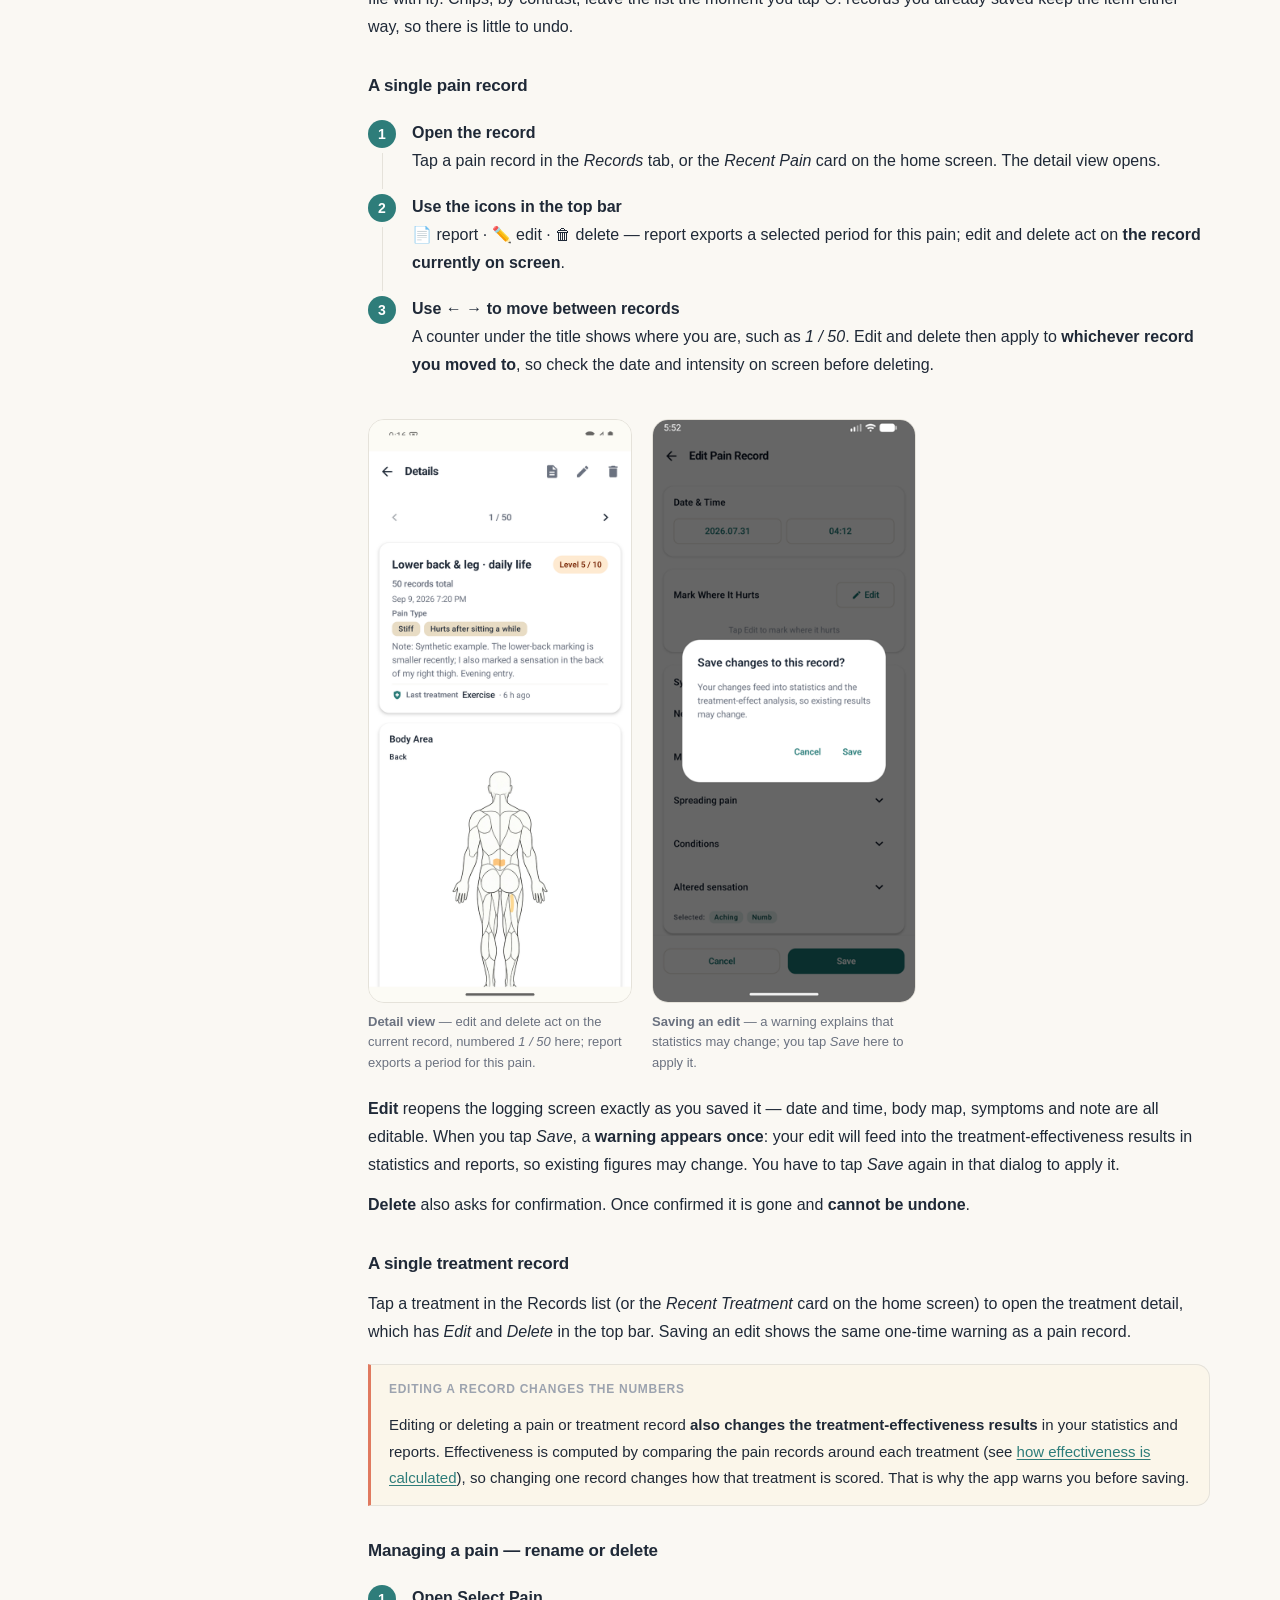
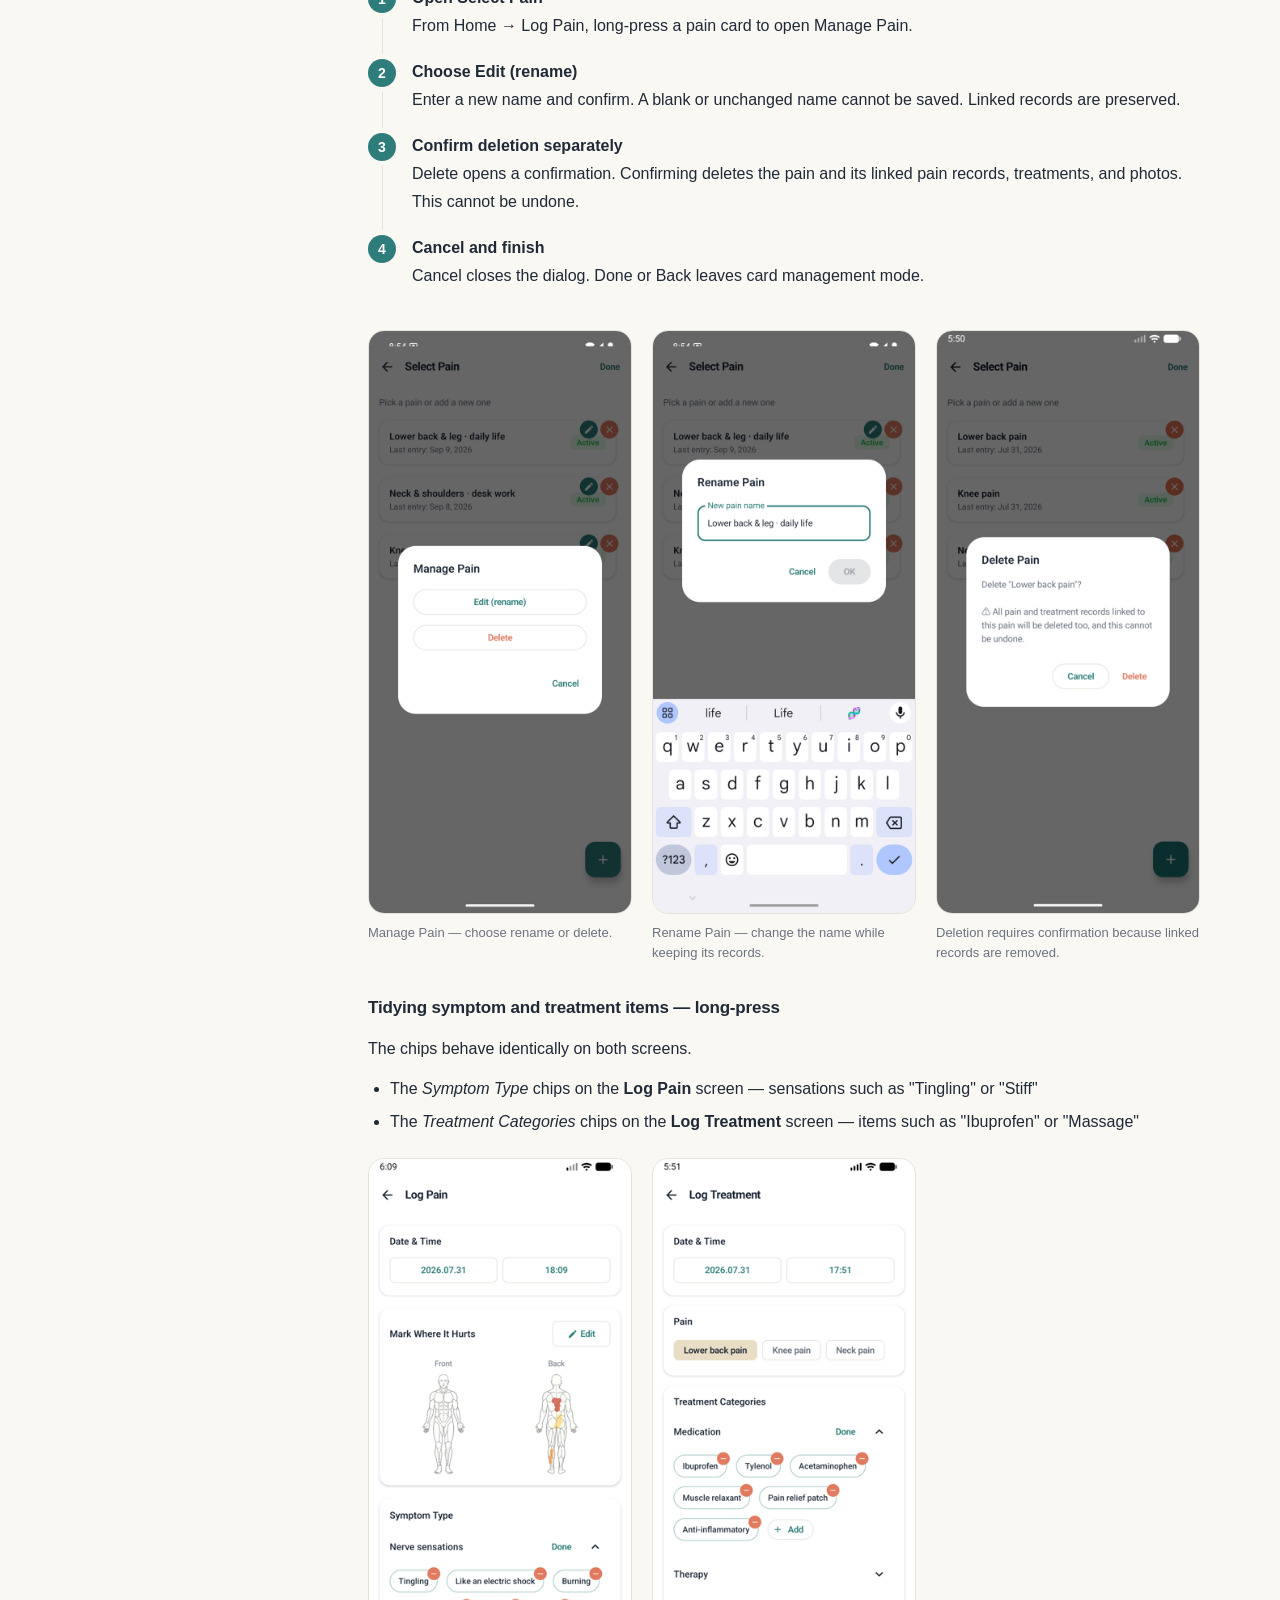
==== commit a99abc4f: "docs: v253 통계 설명·실제 샘플 캡처 갱신 및 임시 안내 제외" ====
--- a/en/index.html
+++ b/en/index.html
@@ -51,7 +51,7 @@
 
 <div class="hero">
   <h1>Tongda User Manual</h1>
-  <p>Tongda is a pain diary for tracking chronic pain and finding out — from your own records — which treatments actually helped. This manual walks through every feature in the order you meet it in the app.</p>
+  <p>Tongda is a pain diary for tracking chronic pain and reviewing changes around treatments in your own records. This manual walks through every feature in the order you meet it in the app.</p>
   <div class="chips">
     <a class="chip" href="#quickstart">First steps</a>
     <a class="chip" href="#bodymap">Body map</a>
@@ -62,7 +62,7 @@
     <a class="chip" href="#faq">Notifications not arriving</a>
   </div>
 </div>
-
+<p class="caption">Screens contain synthetic examples. Some unchanged features retain earlier captures; layout can vary with device and text size.</p>
 <section id="intro">
   <h2>What Tongda is for</h2>
   <p>Pain is hard to remember accurately. "Is it better than last month?" is difficult to answer honestly, and judgments about which medication or therapy helped end up resting on impressions. Tongda exists to close that gap.</p>
@@ -77,7 +77,7 @@
 
 <section id="quickstart">
   <h2>Get started in 3 minutes</h2>
-  <p>Every record in Tongda belongs to a <strong>pain</strong> — a named condition you want to track, such as "Lower back pain" or "Migraine". So the first step is creating one.</p>
+  <p>New pain and treatment entries are saved under a selected <strong>pain</strong> — a named condition you want to track, such as "Lower back pain" or "Migraine". So the first step is creating one.</p>
   <ol class="steps">
     <li><b>Tap <em>Log Pain</em> on the home screen</b>It is in the quick-record area.</li>
     <li><b>On the Select Pain screen, tap <em>+</em> to add one</b>Be specific enough to recognise later — for example "Right shoulder pain" or "Knee pain (stairs)".</li>
@@ -88,11 +88,11 @@
   </ol>
   <div class="shots">
     <figure class="shot">
-      <img src="../assets/img/en/01_home.png" alt="Tongda home screen with recent pain card and quick record tiles" loading="lazy">
+      <img src="../assets/img/en/01_home.png" alt="Tongda home screen with recent pain card and quick record tiles" loading="lazy" width="648" height="1440">
       <figcaption><b>Home</b> — recent pain and treatment as cards, with <em>Quick Record</em> below to start straight away.</figcaption>
     </figure>
     <figure class="shot">
-      <img src="../assets/img/en/02_issue_select.png" alt="Select Pain screen listing tracked pains with an add button" loading="lazy">
+      <img src="../assets/img/en/02_issue_select.png" alt="Select Pain screen listing tracked pains with an add button" loading="lazy" width="648" height="1440">
       <figcaption><b>Select Pain</b> — pick what you are tracking, or create a new one with <em>+</em> at the bottom right.</figcaption>
     </figure>
   </div>
@@ -107,14 +107,15 @@
   <p>Start from <em>Log Pain</em> on the home screen or from the bottom tab bar. The screen has four parts.</p>
 
   <figure class="shot">
-    <img src="../assets/img/en/03_record.png" alt="Log Pain screen showing date and time, body map, symptom types and save button" loading="lazy">
-    <figcaption><b>Log Pain</b> — from the top: date and time, mark where it hurts, symptom type, then the note.</figcaption>
+    <img src="../assets/img/en/03_record.png" alt="Log Pain screen showing date and time, body map, symptom types and save button" loading="lazy" width="648" height="1440">
+    <figcaption><b>Edit Pain Record example</b> — from the top: date and time, mark where it hurts, symptom type, then the note.</figcaption>
   </figure>
 
   <h3>Date and time</h3>
   <p>Defaults to now. If the episode was earlier, tap to change it. Time-of-day patterns in Pain Analysis are calculated from this value, so entering the time it actually hurt keeps the analysis accurate.</p>
 
-  <h3>Mark where it hurts</h3>
+  <p>Tap the date and time separately. Choose a date in the calendar, or hours and minutes on the clock, then confirm. Cancel keeps the previous value. Pain and treatment entries use the same controls.</p><div class="shots"><figure class="shot"><img src="../assets/img/en/29_date_picker.png" alt="Select the record date" loading="lazy" width="648" height="1440"><figcaption>Select the record date</figcaption></figure><figure class="shot"><img src="../assets/img/en/30_time_picker.png" alt="Select the record time" loading="lazy" width="648" height="1440"><figcaption>Select the record time</figcaption></figure></div>
+<h3>Mark where it hurts</h3>
   <p>Tap <em>Edit</em> to open the body map editor. You can save without drawing, but drawing enables the area comparison and spread-over-time views in the report. Controls are in <a href="#bodymap">the next chapter</a>.</p>
 
   <h3>Symptom type</h3>
@@ -138,8 +139,8 @@
   <p>The body map lets you paint the painful areas onto a body outline. Front and back are separate views you can switch between and record independently.</p>
 
   <figure class="shot">
-    <img src="../assets/img/en/04_bodymap.png" alt="Body map editor with the lower back painted at intensity 7 and the leg at intensity 4" loading="lazy">
-    <figcaption><b>Edit Pain Area</b> — areas within one record can carry different intensities. Here the lower back is painted at 7 (deeper colour) and numbness running down the leg at 4 (lighter).</figcaption>
+    <img src="../assets/img/en/04_bodymap.png" alt="Body map editor with the lower back marked at intensity 5 and the posterior thigh at intensity 3" loading="lazy" width="648" height="1440">
+    <figcaption><b>Edit Pain Area</b> — areas within one record can carry different intensities. Here the lower back is marked at intensity 5 and the back of the thigh at 3.</figcaption>
   </figure>
 
   <h3>Three tools</h3>
@@ -182,7 +183,7 @@
   </ul>
   <div class="note">
     <span class="label">Note</span>
-    <p>The "spread" figure in reports is approximated from the length of your strokes and the brush width — it is not a measured surface area. Keeping the brush size roughly consistent for the same condition makes period-to-period comparison more meaningful.</p>
+    <p>Marked extent is the union of painted areas inside the front and back body silhouettes. Overlapping marks count once, and marks outside the body are excluded. The percentage describes coverage of the body map, not physical body area or a medical measurement. Use a consistent brush size and recording approach when comparing periods.</p>
   </div>
 </section>
 
@@ -196,7 +197,7 @@
     <li><b>Save</b></li>
   </ol>
   <figure class="shot">
-    <img src="../assets/img/en/05_treatment.png" alt="Log Treatment screen with a pain selected and Ibuprofen picked from the medication category" loading="lazy">
+    <img src="../assets/img/en/05_treatment.png" alt="Log Treatment screen with a pain selected and Ibuprofen picked from the medication category" loading="lazy" width="324" height="720">
     <figcaption><b>Log Treatment</b> — choose the pain first, then expand a category and pick the item.</figcaption>
   </figure>
   <div class="tip">
@@ -228,11 +229,11 @@
 
   <div class="shots">
     <figure class="shot">
-      <img src="../assets/img/en/20_att_card.png" alt="Photos card on the pain detail screen with three thumbnails and a count" loading="lazy">
+      <img src="../assets/img/en/20_att_card.png" alt="Photos card on the pain detail screen with three thumbnails and a count" loading="lazy" width="324" height="720">
       <figcaption><b>The Photos card</b> — below the body map on a pain's detail screen. Tap it to open the library.</figcaption>
     </figure>
     <figure class="shot">
-      <img src="../assets/img/en/21_att_grid.png" alt="Photo library grid with a label and date under each photo" loading="lazy">
+      <img src="../assets/img/en/21_att_grid.png" alt="Photo library grid with a label and date under each photo" loading="lazy" width="324" height="720">
       <figcaption><b>The library</b> — each photo carries a label and a date. <em>+</em> at the bottom right adds more.</figcaption>
     </figure>
   </div>
@@ -261,8 +262,8 @@
   </ul>
 
   <figure class="shot">
-    <img src="../assets/img/en/22_att_wiggle.png" alt="Photo library after a long press — an X badge on each photo and Done in the top bar" loading="lazy">
-    <figcaption><b>After the long press</b> — identical to deleting a pain card. While the photos wiggle, the first tap closes the mode instead of opening a photo.</figcaption>
+    <img src="../assets/img/en/22_att_wiggle.png" alt="Photo library after a long press — an X badge on each photo and Done in the top bar" loading="lazy" width="324" height="720">
+    <figcaption><b>After the long press</b> — each photo gets a delete badge. While the photos wiggle, the first tap closes the mode instead of opening a photo.</figcaption>
   </figure>
 
   <div class="warn">
@@ -298,7 +299,7 @@
     <tbody>
       <tr><td>A single pain record</td><td>Detail view → ✏️ in the top bar</td><td>Detail view → 🗑 in the top bar</td></tr>
       <tr><td>A single treatment record</td><td>Treatment detail → <em>Edit</em></td><td>Treatment detail → <em>Delete</em></td></tr>
-      <tr><td>A pain</td><td>Renaming and changing status are not supported</td><td>Select Pain → <strong>long-press</strong> → ✕</td></tr>
+      <tr><td>A pain</td><td>Long-press the pain card → Manage Pain → Edit (rename); status changes are not supported</td><td>Select Pain → <strong>long-press</strong> → Manage Pain → Delete → confirm</td></tr>
       <tr><td>Symptom / treatment items</td><td>No renaming (create a new one)</td><td><strong>Long-press</strong> the chip → ⊖</td></tr>
       <tr><td>A photo</td><td>Edit its label with ✏️ in full screen</td><td><strong>Long-press</strong> in the library → ✕, or 🗑 in full screen</td></tr>
     </tbody>
@@ -311,7 +312,7 @@
   <table>
     <thead><tr><th>Screen</th><th>What you long-press</th><th>Badge</th><th>What wiggles</th><th>To finish</th></tr></thead>
     <tbody>
-      <tr><td><strong>Select Pain</strong></td><td>A pain card</td><td>✕</td><td>Every card</td><td><em>Done</em> in the top bar</td></tr>
+      <tr><td><strong>Select Pain</strong></td><td>A pain card</td><td>Manage Pain: rename / delete</td><td>Every card</td><td><em>Done</em> in the top bar</td></tr>
       <tr><td><strong>Log Pain</strong></td><td>A symptom-type chip</td><td>⊖</td><td>That chip's category only</td><td><em>Done</em> by the category</td></tr>
       <tr><td><strong>Log Treatment</strong></td><td>A treatment-item chip</td><td>⊖</td><td>That chip's category only</td><td><em>Done</em> by the category</td></tr>
       <tr><td><strong>Photos</strong></td><td>A photo tile</td><td>✕</td><td>Every photo</td><td><em>Done</em> in the top bar</td></tr>
@@ -323,17 +324,17 @@
   <h3>A single pain record</h3>
   <ol class="steps">
     <li><b>Open the record</b>Tap a pain record in the <em>Records</em> tab, or the <em>Recent Pain</em> card on the home screen. The detail view opens.</li>
-    <li><b>Use the icons in the top bar</b>📄 report · ✏️ edit · 🗑 delete — all three act on <strong>the record currently on screen</strong>.</li>
-    <li><b>Use ← → to move between records</b>A counter under the title shows where you are, such as <em>1 / 60</em>. Edit and delete then apply to <strong>whichever record you moved to</strong>, so check the date and intensity on screen before deleting.</li>
+    <li><b>Use the icons in the top bar</b>📄 report · ✏️ edit · 🗑 delete — report exports a selected period for this pain; edit and delete act on <strong>the record currently on screen</strong>.</li>
+    <li><b>Use ← → to move between records</b>A counter under the title shows where you are, such as <em>1 / 50</em>. Edit and delete then apply to <strong>whichever record you moved to</strong>, so check the date and intensity on screen before deleting.</li>
   </ol>
 
   <div class="shots">
     <figure class="shot">
-      <img src="../assets/img/en/17_detail_actions.png" alt="Detail view top bar with report, edit and delete icons above a 1/60 record pager" loading="lazy">
-      <figcaption><b>Detail view</b> — the three icons at the top right act on the <strong>record currently shown</strong>, numbered <em>1 / 60</em> here.</figcaption>
-    </figure>
-    <figure class="shot">
-      <img src="../assets/img/en/18_edit_warn.png" alt="Save changes to this record? warning dialog" loading="lazy">
+      <img src="../assets/img/en/17_detail_actions.png" alt="Detail view top bar with report, edit and delete icons above a 1/50 record pager" loading="lazy" width="648" height="1440">
+      <figcaption><b>Detail view</b> — edit and delete act on the current record, numbered <em>1 / 50</em> here; report exports a period for this pain.</figcaption>
+    </figure>
+    <figure class="shot">
+      <img src="../assets/img/en/18_edit_warn.png" alt="Save changes to this record? warning dialog" loading="lazy" width="324" height="720">
       <figcaption><b>Saving an edit</b> — a warning explains that statistics may change; you tap <em>Save</em> here to apply it.</figcaption>
     </figure>
   </div>
@@ -348,31 +349,8 @@
     <p>Editing or deleting a pain or treatment record <strong>also changes the treatment-effectiveness results</strong> in your statistics and reports. Effectiveness is computed by comparing the pain records around each treatment (see <a href="#effect">how effectiveness is calculated</a>), so changing one record changes how that treatment is scored. That is why the app warns you before saving.</p>
   </div>
 
-  <h3>Deleting a pain — long-press</h3>
-  <ol class="steps">
-    <li><b>Open the Select Pain screen</b>It is the screen you get from <em>Log Pain</em> on the home screen.</li>
-    <li><b>Long-press a pain card</b>A red <strong>✕</strong> badge appears at the top right of every card, and <em>Done</em> appears in the top bar.</li>
-    <li><b>Tap ✕ on the one you want gone</b>A confirmation dialog appears; it is only deleted once you tap <em>Delete</em> there. Read the warning in that dialog first.</li>
-    <li><b>To back out without deleting</b><em>Done</em> in the top bar, the <em>←</em> arrow, the device back gesture, or <strong>a single tap on any card</strong> — all four just exit wiggle mode. While the cards wiggle, that first tap is not treated as a selection, so you will not accidentally open the logging screen.</li>
-  </ol>
-
-  <div class="shots">
-    <figure class="shot">
-      <img src="../assets/img/en/14_issue_wiggle.png" alt="Select Pain screen in wiggle mode — a red X badge on each card and Done in the top bar" loading="lazy">
-      <figcaption><b>After the long press</b> — each card gets an <strong>✕</strong> and <em>Done</em> appears in the top bar.</figcaption>
-    </figure>
-    <figure class="shot">
-      <img src="../assets/img/en/15_issue_delete_confirm.png" alt="Delete Pain confirmation dialog warning that all linked records will be deleted" loading="lazy">
-      <figcaption><b>The confirmation dialog</b> — it spells out that <strong>every record and treatment linked to this pain</strong> goes with it.</figcaption>
-    </figure>
-  </div>
-  <div class="warn">
-    <span class="label">Warning</span>
-    <p>Deleting a pain <strong>also deletes every pain record and treatment record attached to it</strong>. This cannot be undone.</p>
-    <p>If a condition has resolved and you simply will not log it any more, <strong>leave it in place.</strong> A pain sitting in the list costs you nothing, and if the same problem returns you can read the old history alongside the new. Deleting is best reserved for entries you created by mistake.</p>
-  </div>
-
-  <h3>Tidying symptom and treatment items — long-press</h3>
+  <h3>Managing a pain — rename or delete</h3><ol class="steps"><li><b>Open Select Pain</b>From Home → Log Pain, long-press a pain card to open Manage Pain.</li><li><b>Choose Edit (rename)</b>Enter a new name and confirm. A blank or unchanged name cannot be saved. Linked records are preserved.</li><li><b>Confirm deletion separately</b>Delete opens a confirmation. Confirming deletes the pain and its linked pain records, treatments, and photos. This cannot be undone.</li><li><b>Cancel and finish</b>Cancel closes the dialog. Done or Back leaves card management mode.</li></ol><div class="shots"><figure class="shot"><img src="../assets/img/en/14_issue_wiggle.png" alt="Manage Pain — choose rename or delete." loading="lazy" width="648" height="1440"><figcaption>Manage Pain — choose rename or delete.</figcaption></figure><figure class="shot"><img src="../assets/img/en/28_issue_rename.png" alt="Rename Pain — change the name while keeping its records." loading="lazy" width="648" height="1440"><figcaption>Rename Pain — change the name while keeping its records.</figcaption></figure><figure class="shot"><img src="../assets/img/en/15_issue_delete_confirm.png" alt="Deletion requires confirmation because linked records are removed." loading="lazy" width="324" height="720"><figcaption>Deletion requires confirmation because linked records are removed.</figcaption></figure></div>
+<h3>Tidying symptom and treatment items — long-press</h3>
   <p>The chips behave identically on both screens.</p>
   <ul>
     <li>The <em>Symptom Type</em> chips on the <strong>Log Pain</strong> screen — sensations such as "Tingling" or "Stiff"</li>
@@ -381,11 +359,11 @@
 
   <div class="shots">
     <figure class="shot">
-      <img src="../assets/img/en/19_symptom_wiggle.png" alt="Log Pain screen with ⊖ badges only on the Nerve sensations chips and Done by the category" loading="lazy">
+      <img src="../assets/img/en/19_symptom_wiggle.png" alt="Log Pain screen with ⊖ badges only on the Nerve sensations chips and Done by the category" loading="lazy" width="324" height="720">
       <figcaption><b>Symptom-type chips</b> — only <em>Nerve sensations</em> wiggles; the categories below it are untouched.</figcaption>
     </figure>
     <figure class="shot">
-      <img src="../assets/img/en/16_chip_wiggle.png" alt="Log Treatment screen with ⊖ badges only on the medication category chips" loading="lazy">
+      <img src="../assets/img/en/16_chip_wiggle.png" alt="Log Treatment screen with ⊖ badges only on the medication category chips" loading="lazy" width="324" height="720">
       <figcaption><b>Treatment-item chips</b> — likewise only <em>Medication</em> wiggles, while <em>Therapy</em>, <em>Exercise</em> and <em>Food</em> stay as they are.</figcaption>
     </figure>
   </div>
@@ -424,7 +402,7 @@
   <p>The <em>Records</em> tab at the bottom. Filter by <strong>All / Pain / Treatment</strong>, and use the search field to search <strong>notes and treatment names</strong>. Searching "injection" finds the injection treatments; searching a word you used in a note finds those pain records.</p>
 
   <figure class="shot">
-    <img src="../assets/img/en/06_list.png" alt="Records list with All, Pain and Treatment tabs, a search field and chronological entries" loading="lazy">
+    <img src="../assets/img/en/06_list.png" alt="Records list with All, Pain and Treatment tabs, a search field and chronological entries" loading="lazy" width="324" height="720">
     <figcaption><b>Records</b> — filter by pain, split by type with the tabs, and search your notes.</figcaption>
   </figure>
 
@@ -436,54 +414,12 @@
     <li><strong>Last treatment</strong> — for each pain record, the most recent treatment before it and how long before (within 1 hour / N hours ago / N days ago)</li>
   </ul>
   <p>The detail screen is for per-entry history; aggregated figures and charts live in <a href="#stats">Pain Analysis</a>.</p>
+<figure class="shot"><img src="../assets/img/en/06_detail.png" alt="Saved pain drawing — review the actual strokes and intensity in Details." loading="lazy" width="648" height="1440"><figcaption>Saved pain drawing — review the actual strokes and intensity in Details.</figcaption></figure>
 </section>
 
 <section id="stats">
-  <h2>Pain Analysis</h2>
-  <p>The <em>Stats</em> tab at the bottom. Choose which pain to analyse and its screen opens.</p>
-
-  <div class="shots">
-    <figure class="shot">
-      <img src="../assets/img/en/07_stats_month.png" alt="Pain Analysis month view with better and worse cards and the pain calendar" loading="lazy">
-      <figcaption><b>Month</b> — better/worse summary cards and the Pain Calendar coloured by intensity.</figcaption>
-    </figure>
-    <figure class="shot">
-      <img src="../assets/img/en/08_stats_trend.png" alt="Pain Trend Graph with treatment days marked and the effectiveness summary below" loading="lazy">
-      <figcaption><b>Trend graph</b> — daily average intensity with treatment days on top; scroll on for the effectiveness summary.</figcaption>
-    </figure>
-    <figure class="shot">
-      <img src="../assets/img/en/09_stats_day.png" alt="Pain Analysis day view showing pain by hour and the detailed records for that day" loading="lazy">
-      <figcaption><b>Day</b> — that day's pain by hour and treatment times. Swipe left or right to change date.</figcaption>
-    </figure>
-  </div>
-
-  <h3>Period</h3>
-  <p>Switch between <strong>Day</strong> and <strong>Month</strong>. In Day view, swipe left and right to move between dates.</p>
-
-  <h3>Pain by Hour</h3>
-  <p>Compares average intensity across morning, afternoon, evening and night. If pain clusters in one window, that is a concrete basis for adjusting routines or dosing times.</p>
-
-  <h3>Pain Calendar</h3>
-  <p>A month grid coloured by intensity. Days without records stay empty. Tap a day to see its records below.</p>
-
-  <h3>Pain Trend Graph</h3>
-  <p>Daily average intensity as a line, with the days you had treatment marked on top. Choose <strong>30 days / All / Custom range</strong>. Where the line falls in a stretch dense with treatment markers, that period is worth a closer look.</p>
-
-  <h3>This month's insights</h3>
-  <p>Plain-language summaries of your records — for example "Pain has been easing off recently" or "Average pain fell from 6.4 to 4.1 after treatment". When there is too little data, the app says so instead of asserting a trend.</p>
-
-  <h3>Treatment effectiveness</h3>
-  <ul>
-    <li><strong>Most Effective Treatment</strong> — with use count, average before, and average after.</li>
-    <li><strong>Top 3 Most-Used Treatments</strong> — by count, which can differ from the effectiveness ranking.</li>
-    <li><strong>Overall Treatment Effectiveness</strong> — ranked by effect score.</li>
-  </ul>
-  <p>When the most-used treatment is not the most effective one, the app points that out. It means the treatment you reach for by habit may not be the one that works best for you.</p>
-  <div class="note">
-    <span class="label">What the effect score is</span>
-    <p>The <strong>average drop</strong> in intensity from before a treatment to after it. A single before/after pair is credited to <strong>one treatment only — the earliest one</strong>, so two treatments never split the same pair. Treatments with several real reductions behind them rise to the top.</p>
-  </div>
-  <p>On the free tier, statistics cover the <strong>last 30 days</strong>; earlier periods unlock with Premium.</p>
+<h2>Pain Analysis</h2><p>Open Stats, select a pain, and switch between <strong>Day · Month · Tracking</strong>. Screens below contain synthetic examples.</p><div class="shots"><figure class="shot"><img src="../assets/img/en/09_stats_day.png" alt="Day — multiple pain entries and treatment times on one date" loading="lazy" width="648" height="1440"><figcaption>Day — multiple pain entries and treatment times on one date</figcaption></figure><figure class="shot"><img src="../assets/img/en/07_stats_month.png" alt="Month — two change cards and a calendar of daily peak intensity" loading="lazy" width="648" height="1440"><figcaption>Month — two change cards and a calendar of daily peak intensity</figcaption></figure><figure class="shot"><img src="../assets/img/en/08_stats_trend.png" alt="Tracking · Premium — compare with the immediately preceding equal-length period" loading="lazy" width="648" height="1440"><figcaption>Tracking · Premium — compare with the immediately preceding equal-length period</figcaption></figure></div><h3>Day and Month</h3><p>Select a date or swipe in Day view to review the timing of entries. The circular chart shows the peak recorded intensity in each hour. An unrecorded time does not mean zero pain. The monthly calendar shows each date's peak intensity and leaves unrecorded days blank. Tap a date to review its entries.</p><p><strong>Now vs. this month's worst</strong> compares the highest daily peak with the latest recorded day's peak. <strong>Worst vs. this month's best</strong> is the difference between the highest and lowest daily peaks. At least two recorded days are needed. These cards use a different basis from the daily-average trend graph.</p>
+<h3>Tracking periods and the free summary</h3><p>The default is the last 30 days. <strong>Custom</strong> lets Premium users choose a start and end date. The comparison uses the immediately preceding period of equal length. If the previous period is outside free access, the current summary, extent flow, and current body map remain available. Inaccessible history does not mean missing records. An accessible period with no entries has a separate no-record message.</p><figure class="shot"><img src="../assets/img/en/25_tracking_free.png" alt="Free Tracking — current-period summary" loading="lazy" width="648" height="1440"><figcaption>Free Tracking — current-period summary</figcaption></figure><h3>How the figures are calculated</h3><ul><li><strong>Average recorded pain intensity:</strong> average the valid entries on each date, then average those daily means. A day with more entries does not receive more weight.</li><li><strong>Body-map marked extent:</strong> take the widest marked record on each date, then average those daily maxima. Overlapping strokes count once inside the front and back silhouettes.</li><li><strong>Show details:</strong> reveals peak intensity, extent difference in percentage points (%p), recorded days, intensity days, body-map days, and days used for extent. Percentage points are the difference between two percentages.</li></ul><p>No records, missing intensity, no body map, and unavailable calculations are not zero. Each metric uses its valid entries. Recording frequency affects interpretation. Statistics and reports share calculation functions; compare them using the same period and accessible history.</p><figure class="shot"><img src="../assets/img/en/33_tracking_details.png" alt="Show details — valid record days and calculation basis" loading="lazy" width="648" height="1440"><figcaption>Show details — valid record days and calculation basis</figcaption></figure><h3>Extent flow and before/after maps</h3><p>Open <strong>Marked Extent Over Time → Expand</strong> to see daily maximum extent. Dates without a drawing are excluded from its average. Lines join recorded points; they do not measure the state on unrecorded dates.</p><p><strong>Marked Location Comparison</strong> shows the <strong>last valid drawing in each period</strong>, rather than the average or widest drawing. Its basis differs from the average extent above.</p><figure class="shot"><img src="../assets/img/en/26_tracking_bodymaps.png" alt="Premium — daily extent changes and previous/current body maps" loading="lazy" width="648" height="1440"><figcaption>Premium — daily extent changes and previous/current body maps</figcaption></figure><p>In <strong>Overlay · show details</strong>, grey means marked in both records, orange/brown means current only, and green means previous only. These colours describe drawing differences and do not diagnose worsening or recovery.</p><figure class="shot"><img src="../assets/img/en/27_tracking_overlay.png" alt="Overlay — both records / current only / previous only" loading="lazy" width="648" height="1440"><figcaption>Overlay — both records / current only / previous only</figcaption></figure><h3>Monthly insights and treatment records</h3><p>Insights and rankings summarise entered records. Frequency rankings can differ from average before/after intensity reductions. See <a href="#effect">how treatment effectiveness is calculated</a> for its time window and pairing rules. These figures do not establish causation or treatment efficacy.</p>
 </section>
 
 <section id="effect">
@@ -496,10 +432,10 @@
     <li>A before/after pair belongs to <strong>the earliest treatment</strong> inside it. Later treatments sharing that pair are not scored from it.</li>
     <li>Where multiple comparable cases exist, they are averaged.</li>
   </ol>
-  <p>Both sides must exist within 48 hours. If either is missing, the treatment shows "nothing to compare" instead of a score. The statistics screen, the report and the treatment detail screen all use this same rule.</p>
+  <p>Both sides must exist within 48 hours. If either is missing, the treatment shows "nothing to compare" instead of a score. Statistics, reports, and treatment detail share this rule; selected periods and accessible records can differ, so results may differ too.</p>
 
   <figure class="shot">
-    <img src="../assets/img/en/10_treatment_detail.png" alt="Treatment detail screen showing before intensity 3, after intensity 2, and pain went down by 1" loading="lazy">
+    <img src="../assets/img/en/10_treatment_detail.png" alt="Treatment detail screen showing before intensity 3, after intensity 2, and pain went down by 1" loading="lazy" width="324" height="720">
     <figcaption><b>Treatment Detail</b> — the rule in plain sight: it names the before record (3) and the after record (2), summarises the difference, and states that this is a logged change rather than causation.</figcaption>
   </figure>
   <div class="warn">
@@ -528,11 +464,11 @@
   </ol>
   <div class="shots">
     <figure class="shot">
-      <img src="../assets/img/en/12_notif_editor.png" alt="Add Notification sheet with type, trigger and day options" loading="lazy">
+      <img src="../assets/img/en/12_notif_editor.png" alt="Add Notification sheet with type, trigger and day options" loading="lazy" width="324" height="720">
       <figcaption><b>Add Notification</b> — choose the type (pain or treatment), the trigger (time or interval), and the days.</figcaption>
     </figure>
     <figure class="shot">
-      <img src="../assets/img/en/13_notif_list.png" alt="Notifications list showing a 09:00 daily pain reminder with its next fire time" loading="lazy">
+      <img src="../assets/img/en/13_notif_list.png" alt="Notifications list showing a 09:00 daily pain reminder with its next fire time" loading="lazy" width="324" height="720">
       <figcaption><b>Notifications</b> — after saving, the <em>Next</em> time is shown so you can confirm the setting is right.</figcaption>
     </figure>
   </div>
@@ -568,9 +504,10 @@
 
 <section id="report">
   <h2>Exporting a report</h2>
-  <p>This produces a document to bring to an appointment. Go to Settings → Report → <em>Export Report</em>, or start from a pain's detail screen. Pick the pain, choose where to save, and the report is written as a <strong>PDF file</strong>.</p>
-
-  <h3>What the report contains</h3>
+  <p>In Settings → Export Report, choose <strong>All dates</strong> or <strong>Choose dates</strong>. For a selected range, confirm its start and end. In either case, select a pain next and choose a save location to create the PDF. The report icon in pain details saves the full available range for the current pain, without a date-range selection step. Tap the icon, then choose a save location.</p>
+
+  <div class="shots"><figure class="shot"><img src="../assets/img/en/31_report_period.png" alt="Report — confirm the period, then select a pain" loading="lazy" width="648" height="1440"><figcaption>Report — confirm the period, then select a pain</figcaption></figure><figure class="shot"><img src="../assets/img/en/32_period_picker.png" alt="Date range — choose the start and end" loading="lazy" width="648" height="1440"><figcaption>Date range — choose the start and end</figcaption></figure></div>
+<h3>What the report contains</h3>
   <div class="tablewrap">
   <table>
     <thead><tr><th>Section</th><th>Contents</th></tr></thead>
@@ -592,7 +529,7 @@
   <p>The saved PDF is a single self-contained file: it opens without an internet connection and can be emailed or messaged as it is. Once saving finishes, <em>Open</em> takes you straight to it.</p>
   <p>On the free tier, exporting may show a short rewarded ad — the same whether you start from Settings or from a pain's detail screen. If the ad fails to load, the export proceeds anyway; an ad will never stand between you and your own data. Premium has no ads.</p>
   <p><strong>A free report covers the last 30 days</strong>, the same window the statistics screen uses. The report says so at the top, and Premium opens the whole history. A pain with nothing recorded in the last 30 days cannot be picked from the report list.</p>
-</section>
+<p>Free reports use the intersection of the selected dates and the latest 30-day access window. All dates still respects that free window. A range entirely before it is unavailable and displays an explanation. Premium can include the full history.</p><p>A report with a selected date range also includes <a href="#stats">previous-period comparison and marked extent</a>. Distinguish the average of daily mean intensity, the average of daily maximum extent, and the last valid body map in each period.</p></section>
 
 <section id="backup">
   <h2>Backup and restore</h2>
@@ -625,10 +562,6 @@
   <h3>Language</h3>
   <p>Settings → Language offers <strong>System default / 한국어 / English</strong>. The app's language can differ from your device language. The change applies immediately, and this manual opens in whichever language the app is set to.</p>
   <p>Symptom and treatment items you created yourself stay in the language you typed them in. Only the items the app ships with are translated.</p>
-  <figure class="shot">
-    <img src="../assets/img/en/11_settings_info.png" alt="Settings About section with version, User Manual and Privacy Policy rows" loading="lazy">
-    <figcaption><b>Settings → About</b> — <em>User Manual</em> opens this document in the app's current language.</figcaption>
-  </figure>
 
   <h3>Text size</h3>
   <p>Settings → Text size offers <strong>Small / Default / Large / Extra Large</strong>, with a live preview. It applies throughout the app.</p>
@@ -652,7 +585,7 @@
   </table>
   </div>
   <p>Ads are <strong>rewarded ads only</strong> — there is no banner anywhere in the app. You meet one in four places: from the third pain onwards (one ad each), from the second photo on a pain onwards (one ad each), when exporting a report, and when exporting a backup file.</p>
-  <p>Saving a record never shows an ad. <strong>Write as many pain and treatment records a day as you like</strong> (before the September 2026 update there was a three-a-day limit).</p>
+  <p>Saving a record never shows an ad. <strong>Write as many pain and treatment records a day as you like</strong> (the daily limit from earlier versions no longer applies).</p>
   <p>When an ad cannot be loaded — in airplane mode, for instance — the action simply continues without one. Health records are never held behind an ad.</p>
   <h3>Purchase and restore</h3>
   <p>Buy from Settings → Premium. After changing devices or reinstalling, sign in with the <strong>same Google account</strong> and tap <em>Restore purchase</em>. If a payment is still processing, Premium activates automatically once it completes.</p>
@@ -669,7 +602,7 @@
     <li><strong>Backup files are yours to manage.</strong> You decide where the exported <code>.tngd</code> file is kept.</li>
     <li><strong>The weather card on the home screen</strong> checks your approximate location (city-level accuracy) to fetch conditions from an external weather service. It is for display only and is not stored in your pain records. The rest of the app works normally if you decline the location permission.</li>
     <li><strong>Ads</strong> are shown on the free tier, and the ad provider's own policies apply to them.</li>
-  </ul>
+  <li><strong>UI usage information</strong> — anonymous events record screen views and button taps. These events do not contain pain intensity, symptoms, body parts, notes, treatment names, record dates or counts, or location.</li></ul>
   <p>Full details are in the <a href="https://choi32013.github.io/tongda-privacy/">privacy policy</a>, also reachable in the app via Settings → App info → Privacy policy.</p>
 </section>
 
@@ -699,9 +632,8 @@
   </details>
 
   <details>
-    <summary>I named a pain badly. Can I rename it?</summary>
-    <p><strong>Renaming is not currently supported</strong>, and neither is changing the status (active / chronic / resolved) — a pain you create always starts as "active".</p>
-    <p>If it holds almost no records yet, it is quicker to <a href="#manage">long-press and delete it</a> and create it again under the right name. If records have already accumulated, leave the name as it is: deleting takes every record and treatment attached to that pain with it, which is a far worse loss than an awkward name.</p>
+    <summary>I named a pain badly. Can I rename it?</summary><p>Yes. Long-press its card in Select Pain, choose <strong>Edit (rename)</strong>, enter the new name, and confirm. Records stay linked to the pain. Status changes are not supported. See <a href="#manage">managing a pain</a>.</p>
+
   </details>
 
   <details>
